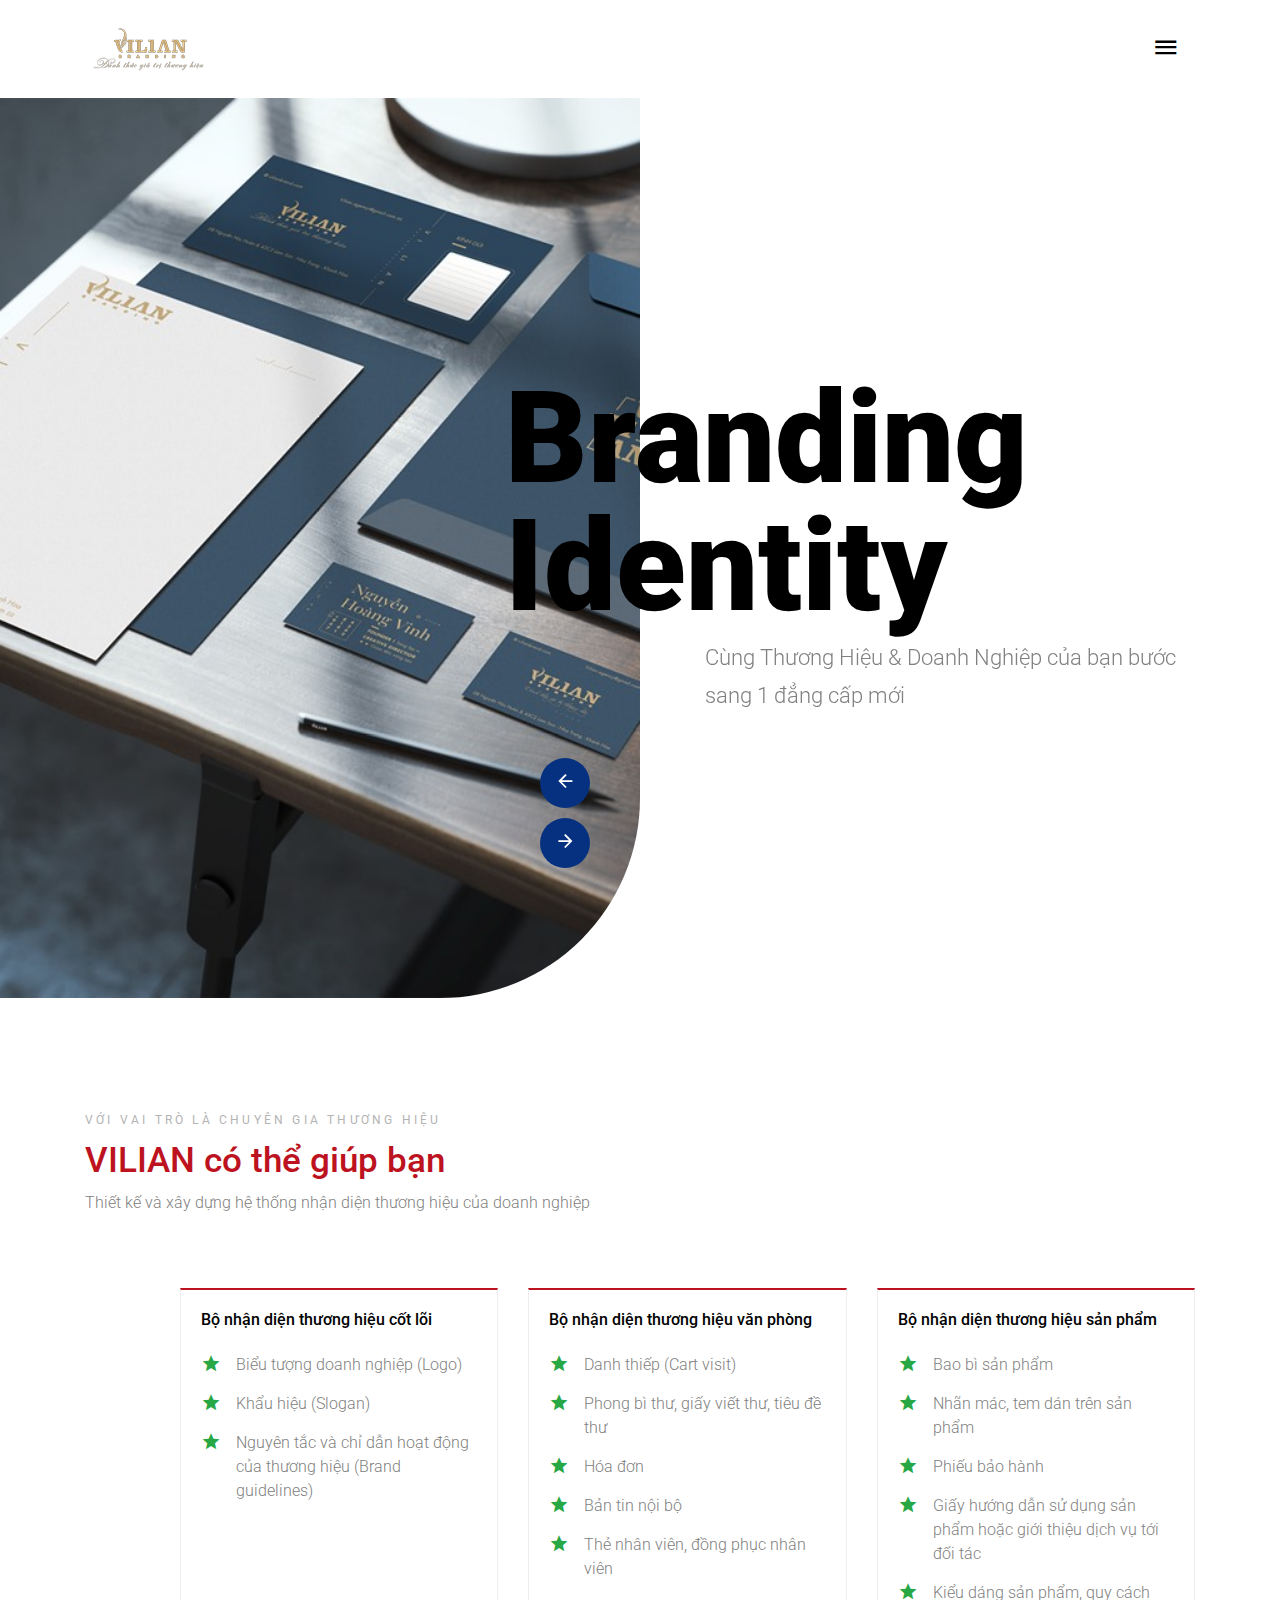
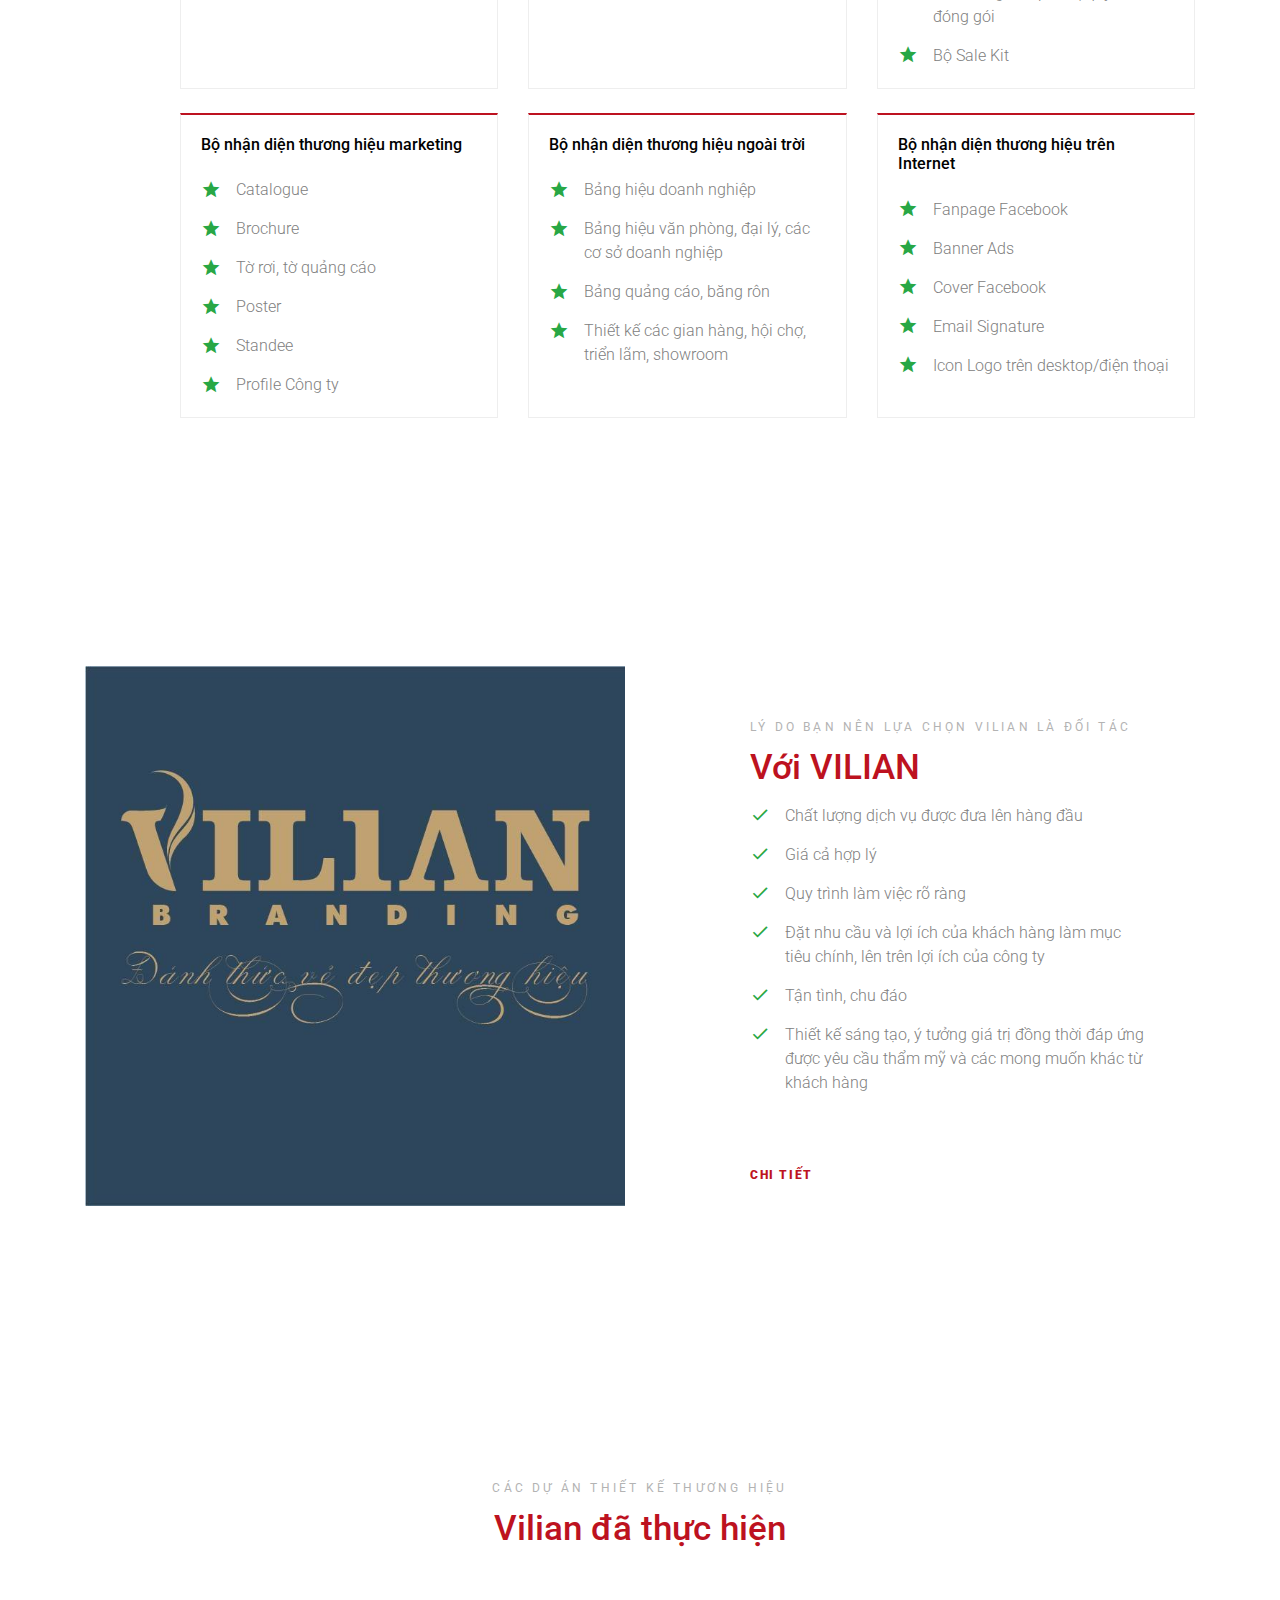
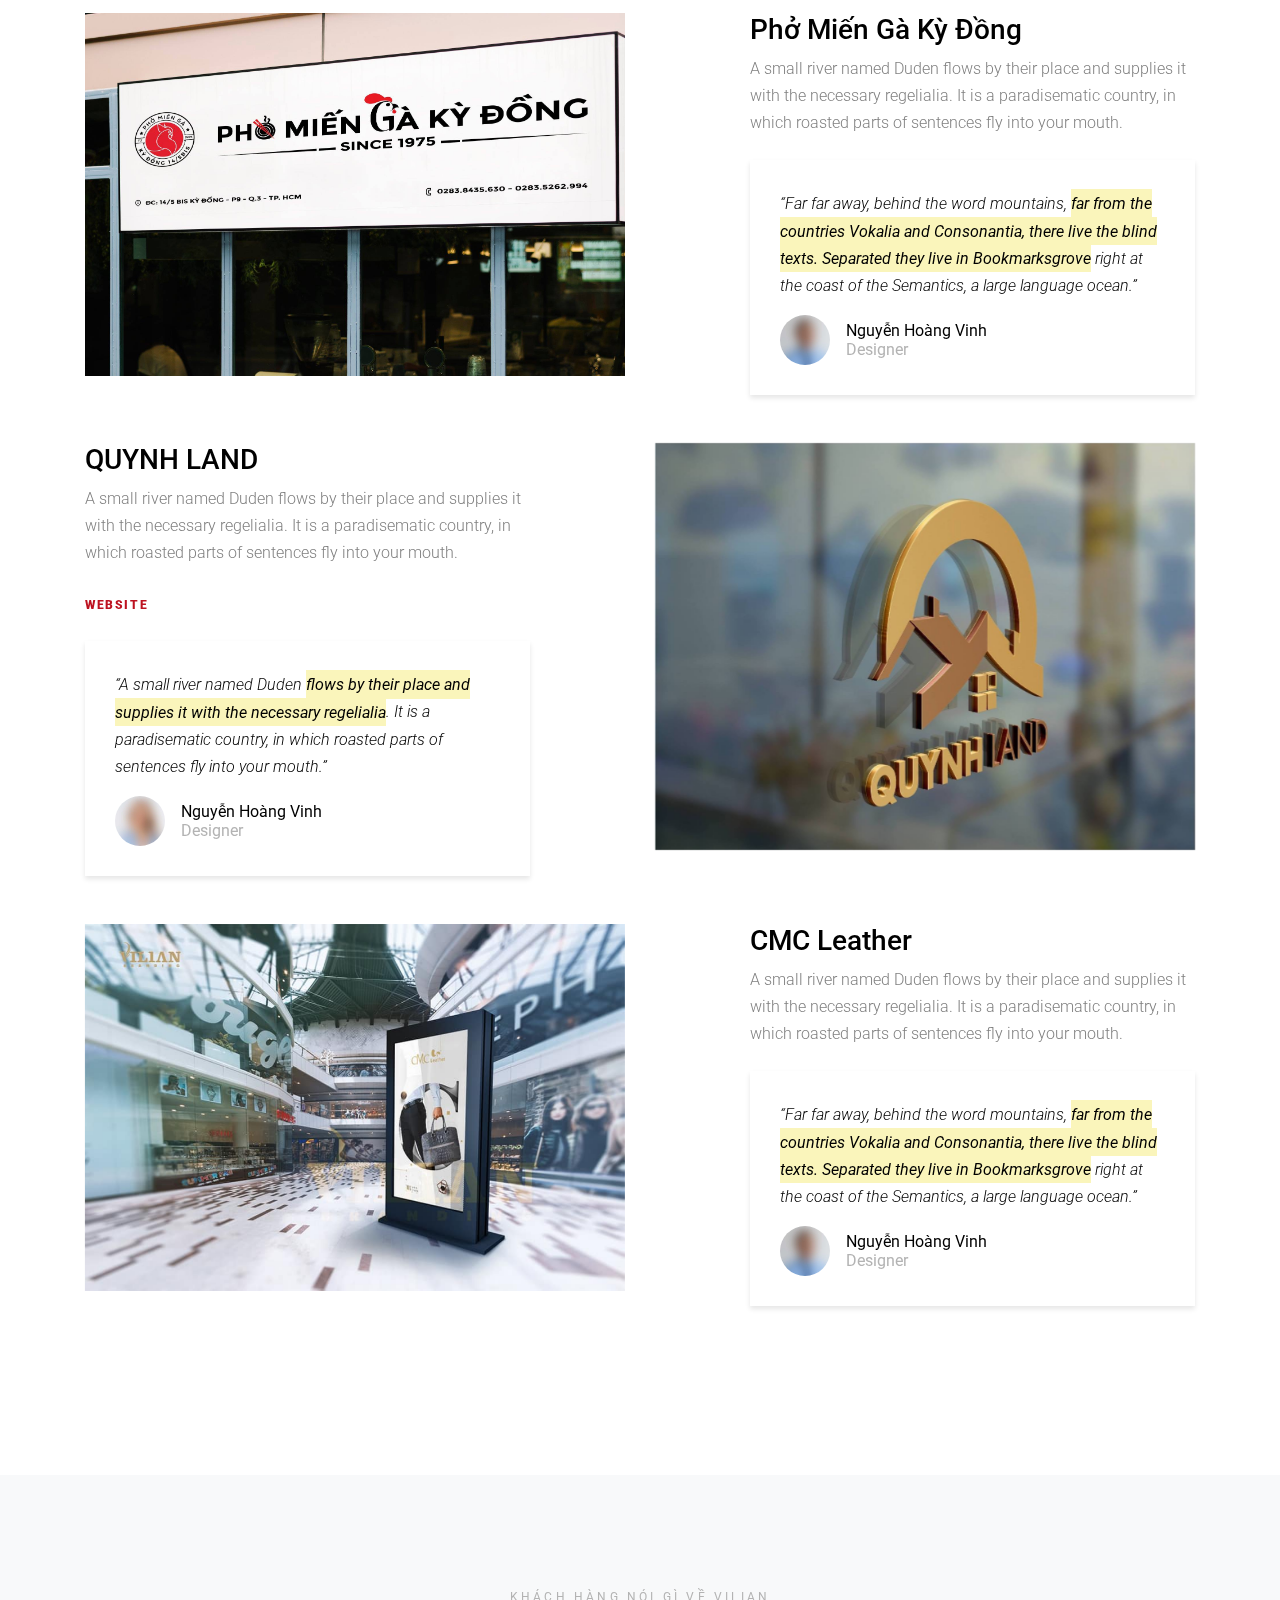
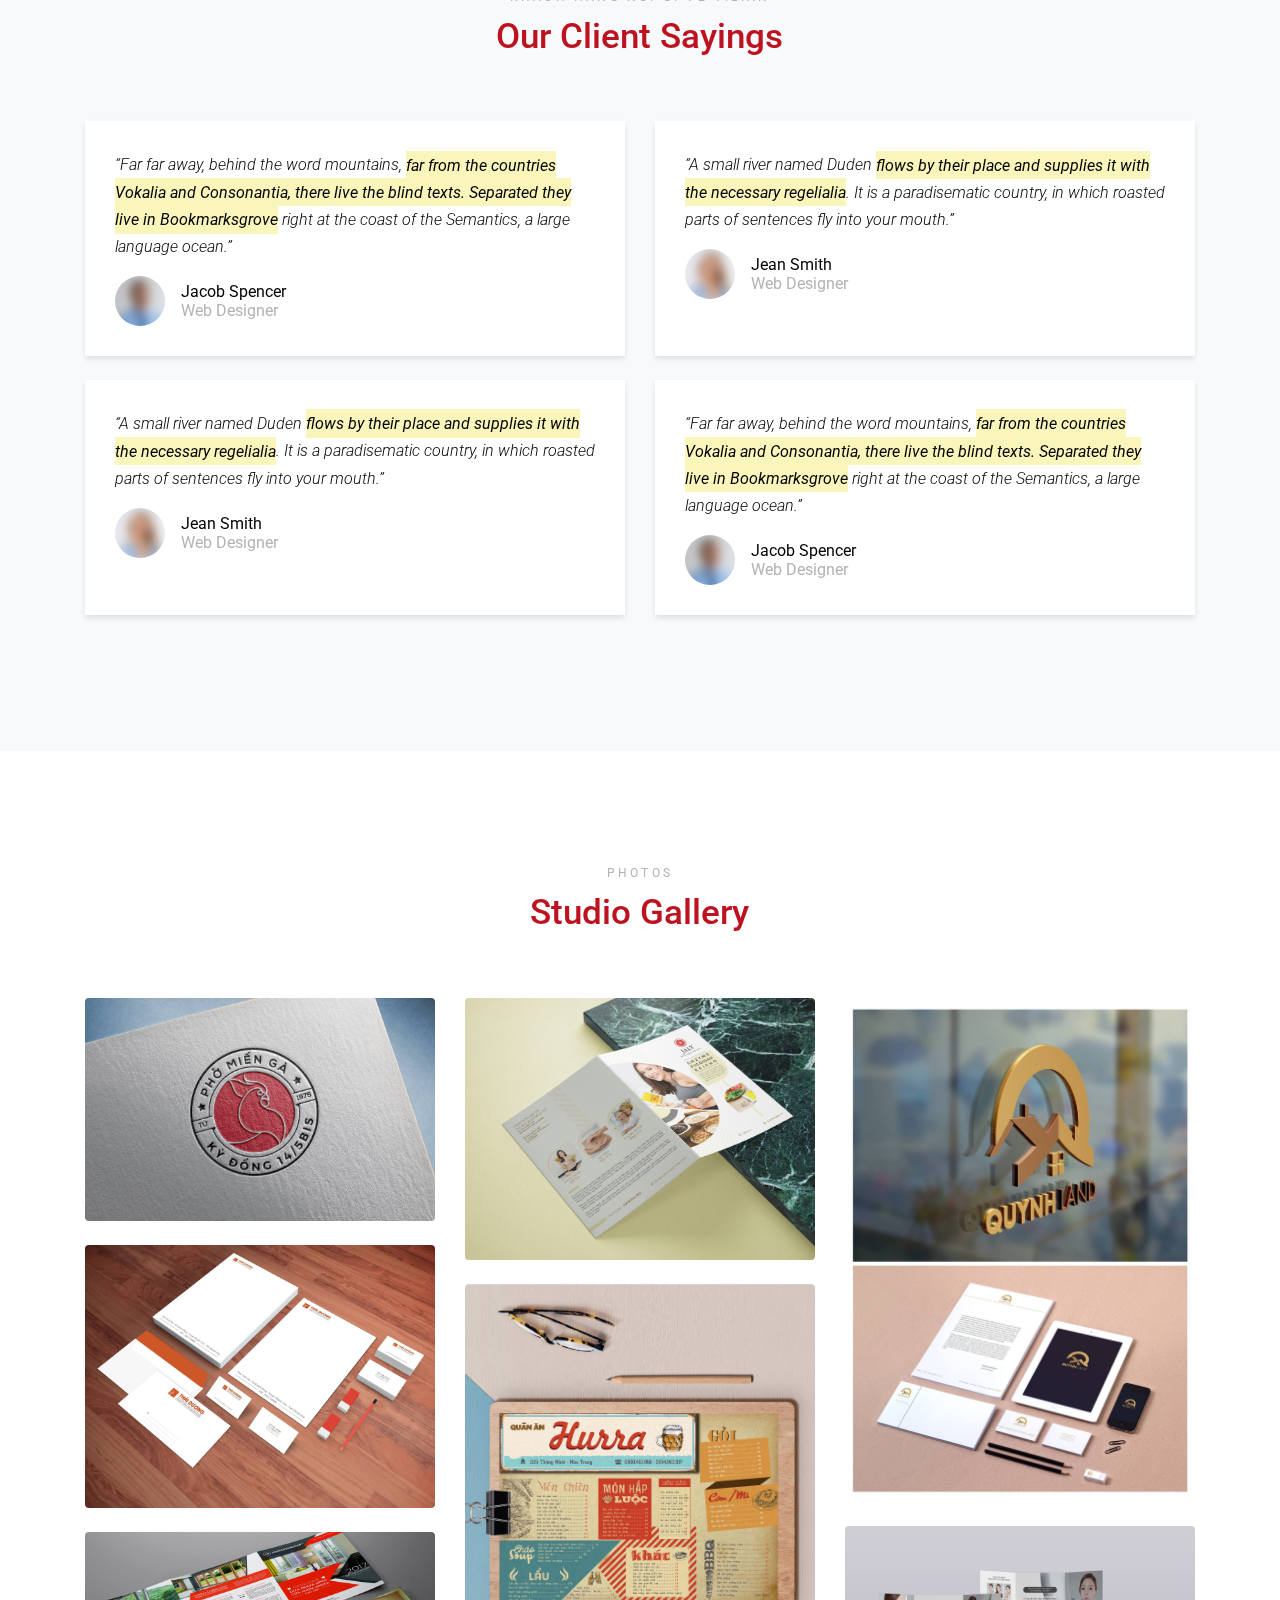
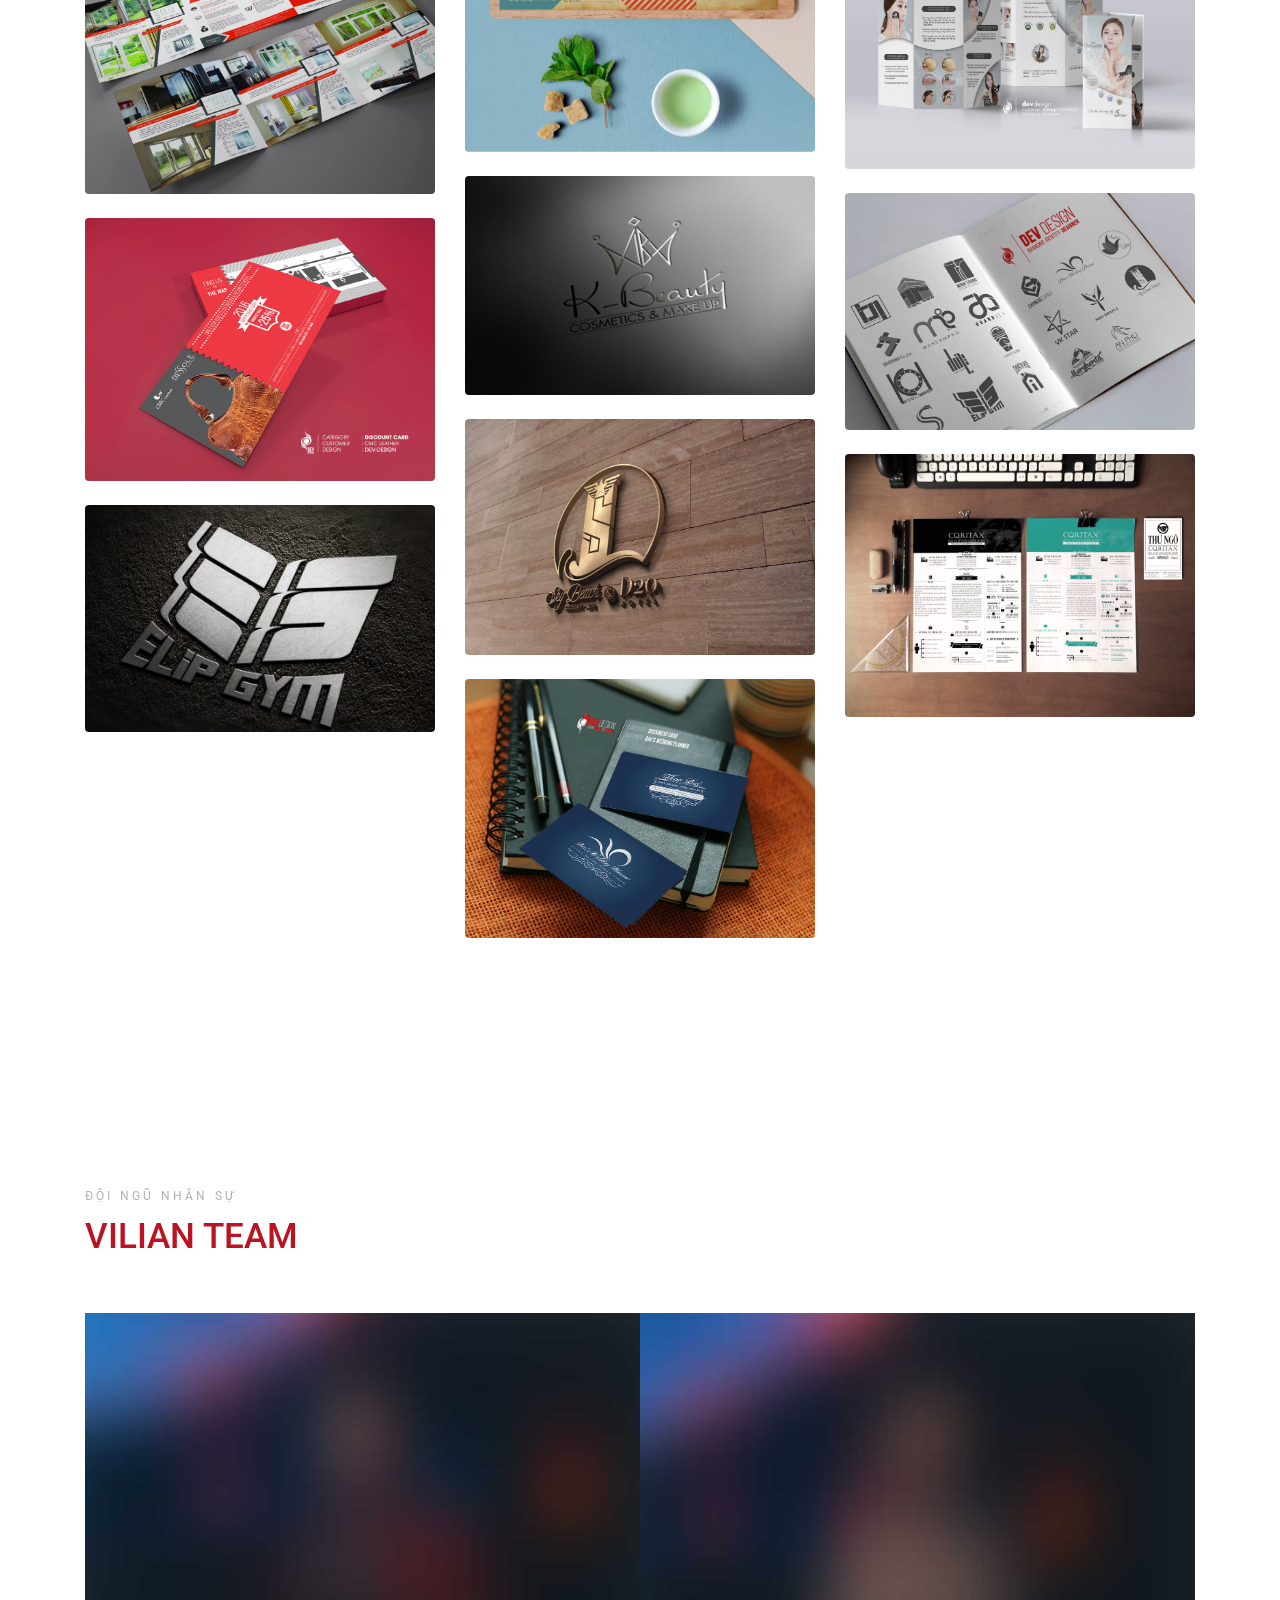
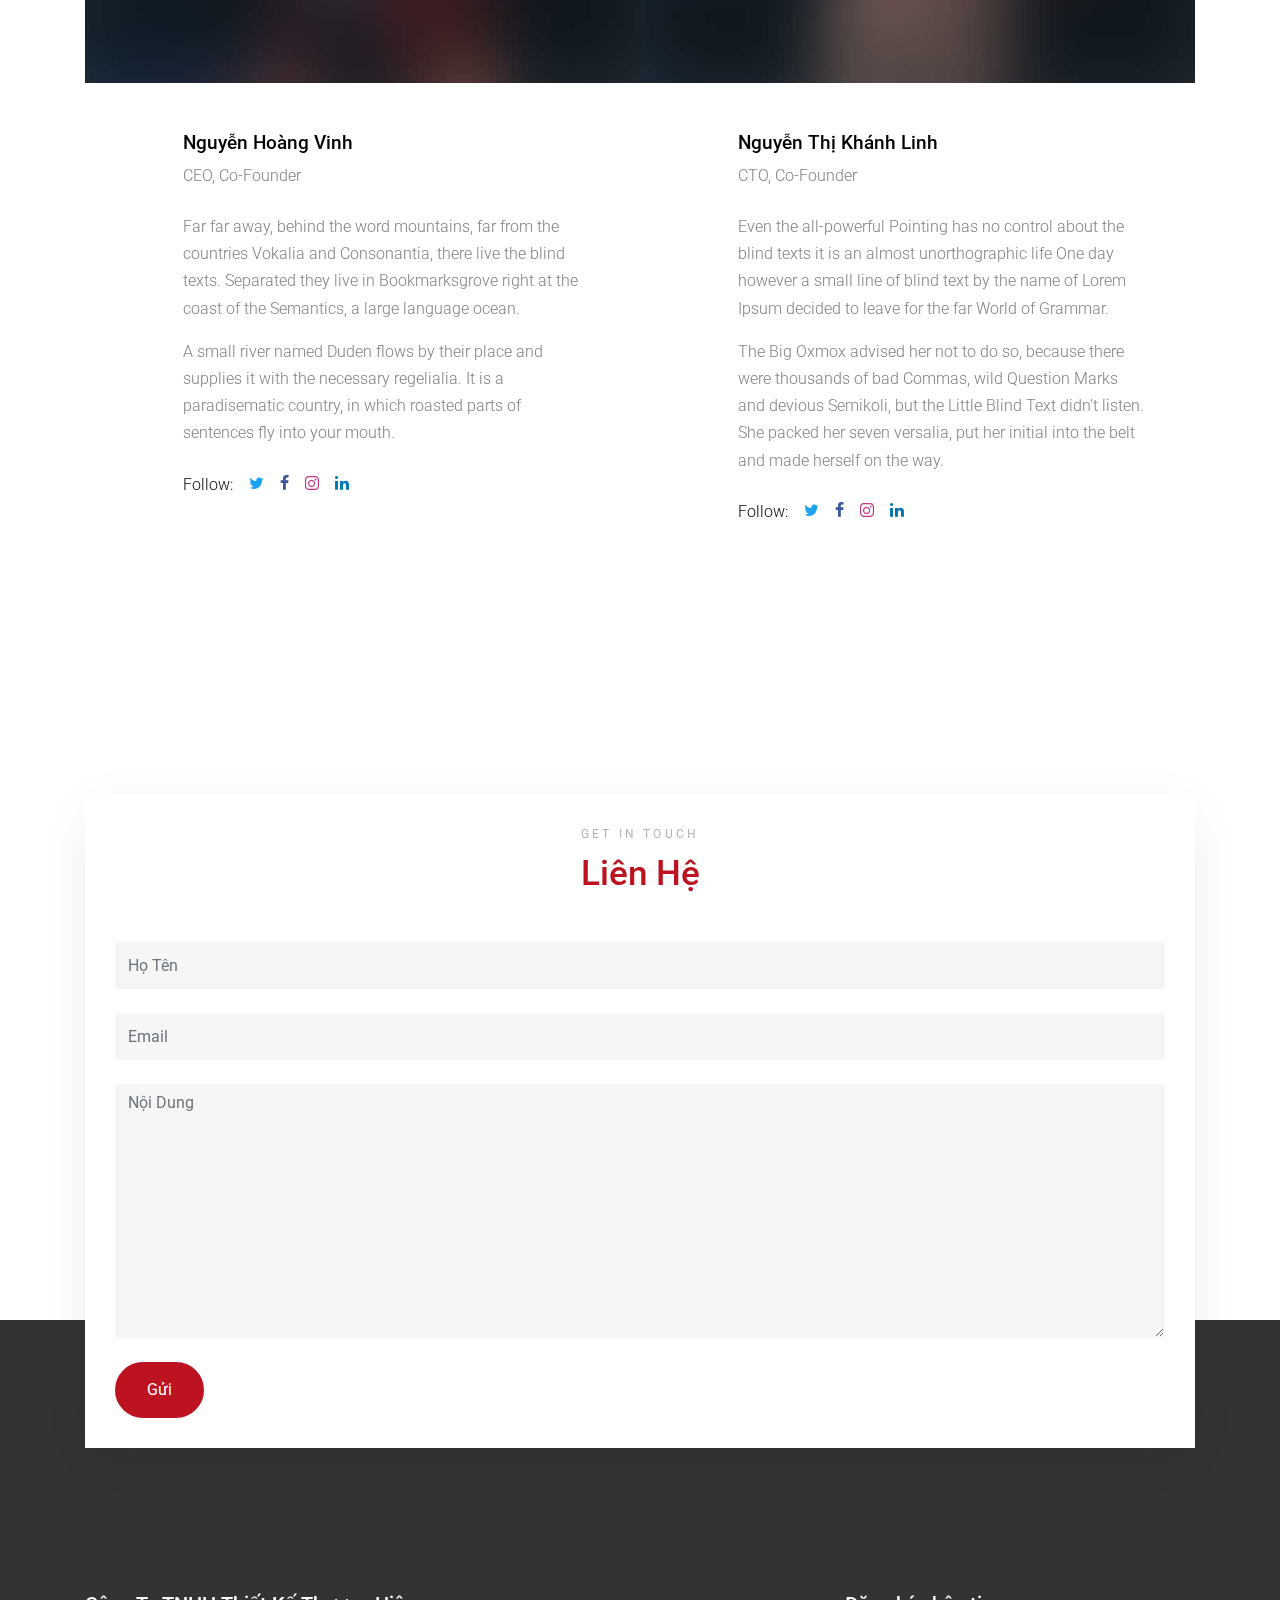
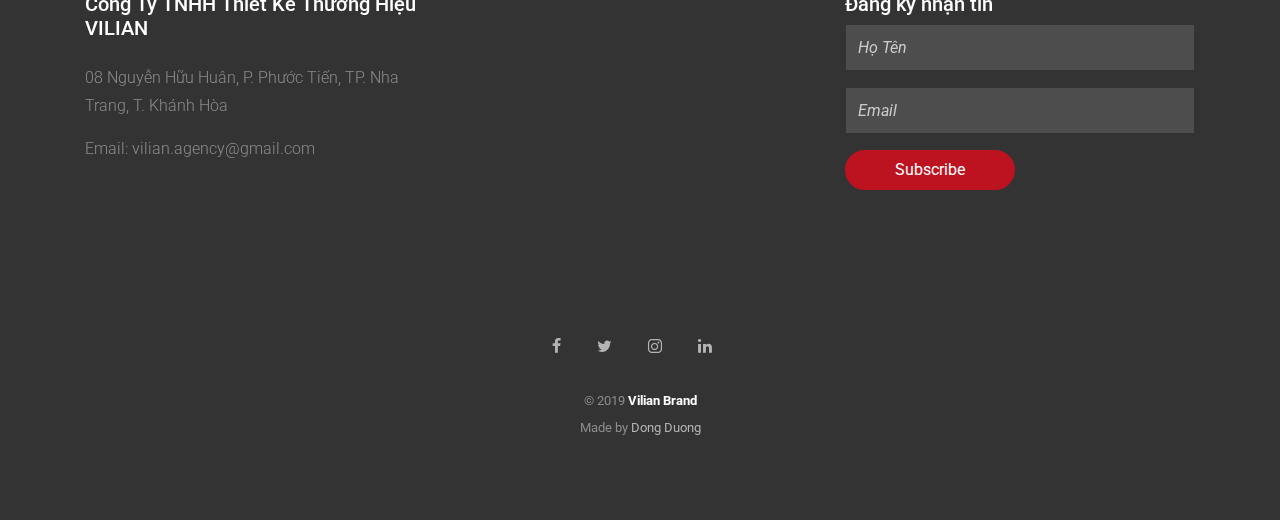
==== public/index.html @ 64f5fb16 "update" ====
<!DOCTYPE html>
<html lang="en">
  <head>
    <title>Vilian Branding Design</title>
    <meta charset="utf-8">
    <meta name="viewport" content="width=device-width, initial-scale=1, shrink-to-fit=no">
    
    <meta name="description" content="" />
    <meta name="keywords" content="" />
    <meta name="author" content="" />

    <link rel="shortcut icon" href="favicon.ico">

    <link href="https://fonts.googleapis.com/css?family=Roboto:300,400,500,700,900" rel="stylesheet">
    <link rel="stylesheet" href="fonts/icomoon/style.css">
    <link rel="stylesheet" href="css/bootstrap.min.css">
    <link rel="stylesheet" href="css/animate.css">
    <link rel="stylesheet" href="css/owl.carousel.min.css">
    <link rel="stylesheet" href="css/owl.theme.default.min.css">
    <link rel="stylesheet" href="css/bootstrap-datepicker.css">
    
    
    <link rel="stylesheet" href="fonts/flaticon/font/flaticon.css">
  
    <link rel="stylesheet" href="css/aos.css">
    <link rel="stylesheet" href="css/jquery.fancybox.min.css">
    

    <link rel="stylesheet" href="css/style.css">
    
  </head>
  <body data-spy="scroll" data-target=".site-navbar-target" data-offset="300">

    <!-- Load Facebook SDK for JavaScript -->
      <div id="fb-root"></div>
      <script>
        window.fbAsyncInit = function() {
          FB.init({
            xfbml            : true,
            version          : 'v4.0'
          });
        };

        (function(d, s, id) {
        var js, fjs = d.getElementsByTagName(s)[0];
        if (d.getElementById(id)) return;
        js = d.createElement(s); js.id = id;
        js.src = 'https://connect.facebook.net/vi_VN/sdk/xfbml.customerchat.js';
        fjs.parentNode.insertBefore(js, fjs);
      }(document, 'script', 'facebook-jssdk'));</script>

      <!-- Your customer chat code -->
      <div class="fb-customerchat"
        attribution=setup_tool
        page_id="670050579744004"
  theme_color="#6699cc">
      </div>
  
 <!--  <div id="overlayer"></div>
  <div class="loader">
    <div class="spinner-border text-primary" role="status">
      <span class="sr-only">Loading...</span>
    </div>
  </div> -->

  <div class="site-wrap">

    <div class="site-mobile-menu site-navbar-target">
      <div class="site-mobile-menu-header">
        <div class="site-mobile-menu-close mt-3">
          <span class="icon-close2 js-menu-toggle"></span>
        </div>
      </div>
      <div class="site-mobile-menu-body"></div>
    </div> <!-- .site-mobile-menu -->
    
    
    <div class="site-navbar-wrap">
      
      <div class="site-navbar site-navbar-target js-sticky-header">
        <div class="container">
          <div class="row align-items-center">
            <div class="col-6 col-md-4">
              <h1 class="my-0 site-logo"><a href="index.html"><img src="images/logo-m.png"></a></a></h1>
            </div>
            <div class="col-6 col-md-8">
              <nav class="site-navigation text-right" role="navigation">
                <div class="container">

                  <div class="d-inline-block d-lg-block ml-md-0 mr-auto py-3"><a href="#" class="site-menu-toggle js-menu-toggle text-black">
                    <span class="icon-menu h3"></span> <span class="menu-text"></span>
                  </a></div>

                  <ul class="site-menu main-menu js-clone-nav d-none d-lg-none">
                    <li><a href="#home-section" class="nav-link">Trang Chủ</a></li>
                    <li><a href="#what-we-do-section" class="nav-link">Dịch Vụ</a></li>
                    <li><a href="#about-section" class="nav-link">Về Chúng Tôi</a></li>
                    <li><a href="#portfolio-section" class="nav-link">Dự Án</a></li>
                    <li><a href="#studio-section" class="nav-link">Hình Ảnh</a></li>
                    <li><a href="#contact-section" class="nav-link">Liên Hệ</a></li>
                  </ul>
                </div>
              </nav>
            </div>
          </div>
        </div>
      </div>
    </div> <!-- END .site-navbar-wrap -->
    
    <div class="site-blocks-cover" id="home-section">
      <div class="img-wrap">
        <div class="owl-carousel slide-one-item hero-slider">
          <div class="slide">
            <img src="images/vilian_banner1.jpg" alt="">  
          </div>
          <div class="slide">
            <img src="images/vilian_banner2.jpg" alt="">  
          </div>
          <div class="slide">
            <img src="images/vilian_banner3.jpg" alt="">  
          </div>
        </div>
      </div>
      <div class="container">
        <div class="row">
          <div class="col-md-6 ml-auto align-self-center">
            <div class="intro">
              <div class="heading">
                <h1>Branding Identity</h1>
              </div>
              <div class="text">
                <p class="sub-text mb-2">Cùng Thương Hiệu & Doanh Nghiệp của bạn bước sang 1 đẳng cấp mới</p>
              </div>
            </div>
          </div>
        </div>
      </div>
    </div> <!-- END .site-blocks-cover -->

    <div class="site-section" id="what-we-do-section">
      <div class="container">
        <div class="row mb-5">
          <div class="col-lg-6 section-title">
            <span class="sub-title mb-2 d-block">Với vai trò là chuyên gia thương hiệu</span>
            <h2 class="title text-primary">VILIAN có thể giúp bạn</h2>
            <p class="mb-4">Thiết kế và xây dựng hệ thống nhận diện thương hiệu của doanh nghiệp</p>
          </div>
        </div>
        <div class="row">
          <div class="col-lg-11 ml-auto">
            <div class="row">
              <div class="col-md-6 col-lg-4 mb-4 mb-lg-4">
                <div class="service h-100 d-flex flex-column">
                  <h3>Bộ nhận diện thương hiệu cốt lõi</h3>
                  <!-- <p>A small river named Duden flows by their place and supplies it with the necessary regelialia.</p> -->
                  <p/>
                  <div class="d-flex">
                    <ul class="list-unstyled ul-star success mr-0">
                      <li>Biểu tượng doanh nghiệp (Logo)</li>
                      <li>Khẩu hiệu (Slogan)</li>
                      <li>Nguyên tắc và chỉ dẫn hoạt động của thương hiệu (Brand guidelines)</li>
                    </ul>
                  </div>
                  <!-- <br/> -->
                  <!-- <p class="mt-auto"><a href="#" class="readmore">Chi Tiết</a></p> -->
                </div>
              </div>
              <div class="col-md-6 col-lg-4 mb-4 mb-lg-4">
                <div class="service h-100 d-flex flex-column"> 
                  <h3>Bộ nhận diện thương hiệu văn phòng</h3>
                  <!-- <p>A small river named Duden flows by their place and supplies it with the necessary regelialia.</p> -->
                  <p/>
                  <div class="d-flex">
                    <ul class="list-unstyled ul-star success mr-0">
                      <li>Danh thiếp (Cart visit)</li>
                      <li>Phong bì thư, giấy viết thư, tiêu đề thư</li>
                      <li>Hóa đơn</li>
                      <li>Bản tin nội bộ</li>
                      <li>Thẻ nhân viên, đồng phục nhân viên</li>
                    </ul>
                  </div>
                  <!-- <br/>
                  <p class="mt-auto"><a href="#" class="readmore">Chi Tiết</a></p> -->
                </div>
              </div>
              <div class="col-md-6 col-lg-4 mb-4 mb-lg-4">
                <div class="service h-100 d-flex flex-column">
                  <h3>Bộ nhận diện thương hiệu sản phẩm</h3>
                  <!-- <p>A small river named Duden flows by their place and supplies it with the necessary regelialia.</p> -->
                  <p/>
                  <div class="d-flex">
                    <ul class="list-unstyled ul-star success mr-0">
                      <li>Bao bì sản phẩm</li>
                      <li>Nhãn mác, tem dán trên sản phẩm</li>
                      <li>Phiếu bảo hành</li>
                      <li>Giấy hướng dẫn sử dụng sản phẩm hoặc giới thiệu dịch vụ tới đối tác</li>
                      <li>Kiểu dáng sản phẩm, quy cách đóng gói</li>
                      <li>Bộ Sale Kit</li>
                    </ul>
                  </div>
                  <!-- <br/>
                  <p class="mt-auto"><a href="#" class="readmore">Chi Tiết</a></p> -->
                </div>
              </div>
            </div>
          </div>

          <div class="col-lg-11 ml-auto">
            <div class="row">
              <div class="col-md-6 col-lg-4 mb-4 mb-lg-4">
                <div class="service h-100 d-flex flex-column">
                  <h3>Bộ nhận diện thương hiệu marketing</h3>
                  <!-- <p>A small river named Duden flows by their place and supplies it with the necessary regelialia.</p> -->
                  <p/>
                  <div class="d-flex">
                    <ul class="list-unstyled ul-star success mr-0">
                      <li>Catalogue</li>
                      <li>Brochure</li>
                      <li>Tờ rơi, tờ quảng cáo</li>
                      <li>Poster</li>
                      <li>Standee</li>
                      <li>Profile Công ty</li>
                    </ul>
                  </div>
                  <!-- <br/>
                  <p class="mt-auto"><a href="#" class="readmore">Chi Tiết</a></p> -->
                </div>
              </div>
              <div class="col-md-6 col-lg-4 mb-4 mb-lg-4">
                <div class="service h-100 d-flex flex-column"> 
                  <h3>Bộ nhận diện thương hiệu ngoài trời</h3>
                  <!-- <p>A small river named Duden flows by their place and supplies it with the necessary regelialia.</p> -->
                  <p/>
                  <div class="d-flex">
                    <ul class="list-unstyled ul-star success mr-0">
                      <li>Bảng hiệu doanh nghiệp</li>
                      <li>Bảng hiệu văn phòng, đại lý, các cơ sở doanh nghiệp</li>
                      <li>Bảng quảng cáo, băng rôn</li>
                      <li>Thiết kế các gian hàng, hội chợ, triển lãm, showroom</li>
                    </ul>
                  </div>
                  <!-- <br/>
                  <p class="mt-auto"><a href="#" class="readmore">Chi Tiết</a></p> -->
                </div>
              </div>
              <div class="col-md-6 col-lg-4 mb-4 mb-lg-4">
                <div class="service h-100 d-flex flex-column">
                  <h3>Bộ nhận diện thương hiệu trên Internet</h3>
                  <!-- <p>A small river named Duden flows by their place and supplies it with the necessary regelialia.</p> -->
                  <p/>
                  <div class="d-flex">
                    <ul class="list-unstyled ul-star success mr-0">
                      <li>Fanpage Facebook</li>
                      <li>Banner Ads</li>
                      <li>Cover Facebook</li>
                      <li>Email Signature</li>
                      <li>Icon Logo trên desktop/điện thoại</li>
                    </ul>
                  </div>
                  <!-- <br/>
                  <p class="mt-auto"><a href="#" class="readmore">Chi Tiết</a></p> -->
                </div>
              </div>
            </div>
          </div>
        </div>
      </div>
    </div> <!-- END .site-section -->

    <div class="site-section" id="about-section">
      <div class="container">
        <div class="row align-items-center">
          <div class="col-lg-6 mb-5">
            <img src="images/about_us.jpg" alt="" class="img-fluid">
          </div>
          <div class="col-lg-5 ml-auto section-title">
            <span class="sub-title mb-2 d-block">Lý do bạn nên lựa chọn Vilian là đối tác</span>
            <h2 class="title text-primary mb-3">Với VILIAN</h2>
            <!-- <p class="mb-4">A small river named Duden flows by their place and supplies it with the necessary regelialia. It is a paradisematic country, in which roasted parts of sentences fly into your mouth.</p> -->


            <div class="d-flex">
              <ul class="list-unstyled ul-check success mr-5">
                <li>Chất lượng dịch vụ được đưa lên hàng đầu</li>
                <li>Giá cả hợp lý</li>
                <li>Quy trình làm việc rõ ràng</li>
                <li>Đặt nhu cầu và lợi ích của khách hàng làm mục tiêu chính, lên trên lợi ích của công ty</li>
                <li>Tận tình, chu đáo</li>
                <li>Thiết kế sáng tạo, ý tưởng giá trị đồng thời đáp ứng được yêu cầu thẩm mỹ và các mong muốn khác từ khách hàng</li>
                
              </ul>
              <!-- <ul class="list-unstyled ul-check success">
                
                <li>Mobile Apps</li>
                <li>Copywriting</li>
                <li>SEO</li>
              </ul> -->
            </div>
            <!-- <p><a data-fancybox data-ratio="2" href="https://vimeo.com/326176805" class="d-flex align-items-center"><span class="icon-play_circle_outline h4 m-0 mr-2"></span> <span>Watch the video</span></a></p> -->
            <p><a href="why-us.html" class="readmore">Chi Tiết</a></p>
          </div>
        </div>
      </div>
    </div> <!-- .END site-section -->

    <div class="site-section" id="portfolio-section">
      <div class="container">
        <div class="row mb-5 ">
          <div class="col-md-7 section-title text-center mx-auto">
            <span class="sub-title mb-2 d-block">Các dự án thiết kế thương hiệu</span>
            <h2 class="title text-primary mb-3">Vilian đã thực hiện</h2>
          </div>
        </div>
        <div class="row mb-5">
          <div class="col-lg-6 mb-4 mb-lg-0">
            <img src="images/project1.jpg" alt="Pho Mien Ga Ky Dong Logo" class="img-fluid">
          </div>
          <div class="col-lg-5 h-100 jm-sticky-top ml-auto">
            <h3>Phở Miến Gà Kỳ Đồng</h3>
            <p class="mb-4">A small river named Duden flows by their place and supplies it with the necessary regelialia. It is a paradisematic country, in which roasted parts of sentences fly into your mouth.</p> 
            <div class="testimonial bg-white h-100">
              <blockquote class="mb-3">
                <p>&ldquo;Far far away, behind the word mountains, <strong>far from the countries Vokalia and Consonantia, there live the blind texts. Separated they live in Bookmarksgrove</strong> right at the coast of the Semantics, a large language ocean.&rdquo;</p>
              </blockquote>
              <div class="d-flex align-items-center vcard">
                <figure class="mb-0 mr-3">
                  <img src="images/person_3.jpg" alt="" class="img-fluid ounded-circle">
                </figure>
                <div class="vcard-text">
                  <span class="d-block">Nguyễn Hoàng Vinh</span>
                  <span class="position">Designer</span>
                </div>
              </div>
            </div>
          </div>
        </div>

        <div class="row mb-5">
          <div class="col-lg-6 order-1 order-lg-2 mb-4 mb-lg-0">
            <img src="images/project2.jpg" alt="" class="img-fluid">
          </div>
          <div class="col-lg-5 h-100 jm-sticky-top mr-auto order-2 order-lg-1">
            <h3>QUYNH LAND</h3>
            <p class="mb-4">A small river named Duden flows by their place and supplies it with the necessary regelialia. It is a paradisematic country, in which roasted parts of sentences fly into your mouth.</p>
            <p class="mb-4"><a href="http://quynhland.vn" class="readmore">Website</a></p>
            <div class="testimonial bg-white h-100">
              <blockquote class="mb-3">
                <p>&ldquo;A small river named Duden <strong>flows by their place and supplies it with the necessary regelialia</strong>. It is a paradisematic country, in which roasted parts of sentences fly into your mouth.&rdquo;</p>
              </blockquote>
              <div class="d-flex align-items-center vcard">
                <figure class="mb-0 mr-3">
                  <img src="images/person_4.jpg" alt="" class="img-fluid ounded-circle">
                </figure>
                <div class="vcard-text">
                  <span class="d-block">Nguyễn Hoàng Vinh</span>
                  <span class="position">Designer</span>
                </div>
              </div>
            </div>
          </div>
        </div>

          <div class="row mb-5">
          <div class="col-lg-6 mb-4 mb-lg-40">
            <img src="images/project3.jpg" alt="" class="img-fluid">
          </div>
          <div class="col-lg-5 h-100 jm-sticky-top ml-auto">
            <h3>CMC Leather</h3>
            <p class="mb-4">A small river named Duden flows by their place and supplies it with the necessary regelialia. It is a paradisematic country, in which roasted parts of sentences fly into your mouth.</p>
            <div class="testimonial bg-white h-100">
              <blockquote class="mb-3">
                <p>&ldquo;Far far away, behind the word mountains, <strong>far from the countries Vokalia and Consonantia, there live the blind texts. Separated they live in Bookmarksgrove</strong> right at the coast of the Semantics, a large language ocean.&rdquo;</p>
              </blockquote>
              <div class="d-flex align-items-center vcard">
                <figure class="mb-0 mr-3">
                  <img src="images/person_3.jpg" alt="" class="img-fluid ounded-circle">
                </figure>
                <div class="vcard-text">
                  <span class="d-block">Nguyễn Hoàng Vinh</span>
                  <span class="position">Designer</span>
                </div>
              </div>
            </div>
          </div>
        </div>

      </div>
    </div>

    <div class="site-section bg-light">
      <div class="container">
         <div class="row mb-5 ">
          <div class="col-md-7 section-title text-center mx-auto">
            <span class="sub-title mb-2 d-block">Khách hàng nói gì về Vilian</span>
            <h2 class="title text-primary mb-3">Our Client Sayings</h2>
          </div>
        </div>
        <div class="row">
          <div class="col-lg-6 mb-4">
            <div class="testimonial bg-white h-100">
              <blockquote class="mb-3">
                <p>&ldquo;Far far away, behind the word mountains, <strong>far from the countries Vokalia and Consonantia, there live the blind texts. Separated they live in Bookmarksgrove</strong> right at the coast of the Semantics, a large language ocean.&rdquo;</p>
              </blockquote>
              <div class="d-flex align-items-center vcard">
                <figure class="mb-0 mr-3">
                  <img src="images/person_3.jpg" alt="" class="img-fluid ounded-circle">
                </figure>
                <div class="vcard-text">
                  <span class="d-block">Jacob Spencer</span>
                  <span class="position">Web Designer</span>
                </div>
              </div>
            </div>
          </div>
          <div class="col-lg-6 mb-4">
            <div class="testimonial bg-white h-100">
              <blockquote class="mb-3">
                <p>&ldquo;A small river named Duden <strong>flows by their place and supplies it with the necessary regelialia</strong>. It is a paradisematic country, in which roasted parts of sentences fly into your mouth.&rdquo;</p>
              </blockquote>
              <div class="d-flex align-items-center vcard">
                <figure class="mb-0 mr-3">
                  <img src="images/person_4.jpg" alt="" class="img-fluid ounded-circle">
                </figure>
                <div class="vcard-text">
                  <span class="d-block">Jean Smith</span>
                  <span class="position">Web Designer</span>
                </div>
              </div>
            </div>
          </div>

          <div class="col-lg-6 mb-4">
            <div class="testimonial bg-white h-100">
              <blockquote class="mb-3">
                <p>&ldquo;A small river named Duden <strong>flows by their place and supplies it with the necessary regelialia</strong>. It is a paradisematic country, in which roasted parts of sentences fly into your mouth.&rdquo;</p>
              </blockquote>
              <div class="d-flex align-items-center vcard">
                <figure class="mb-0 mr-3">
                  <img src="images/person_4.jpg" alt="" class="img-fluid ounded-circle">
                </figure>
                <div class="vcard-text">
                  <span class="d-block">Jean Smith</span>
                  <span class="position">Web Designer</span>
                </div>
              </div>
            </div>
            
          </div>
          <div class="col-lg-6 mb-4">
            <div class="testimonial bg-white h-100">
              <blockquote class="mb-3">
                <p>&ldquo;Far far away, behind the word mountains, <strong>far from the countries Vokalia and Consonantia, there live the blind texts. Separated they live in Bookmarksgrove</strong> right at the coast of the Semantics, a large language ocean.&rdquo;</p>
              </blockquote>
              <div class="d-flex align-items-center vcard">
                <figure class="mb-0 mr-3">
                  <img src="images/person_3.jpg" alt="" class="img-fluid ounded-circle">
                </figure>
                <div class="vcard-text">
                  <span class="d-block">Jacob Spencer</span>
                  <span class="position">Web Designer</span>
                </div>
              </div>
            </div>
          </div>
        </div>
      </div>
    </div>


    
    <div class="site-section" id="studio-section">
      <div class="container">

        <div class="row mb-5 ">
          <div class="col-md-7 section-title text-center mx-auto">
            <span class="sub-title mb-2 d-block">Photos</span>
            <h2 class="title text-primary mb-3">Studio Gallery</h2>
          </div>
        </div>
       
        <div id="posts" class="row no-gutter">
          <div class="item web col-6 col-sm-6 col-md-6 col-lg-4 col-xl-4 mb-4">
            <a href="images/galery1.jpg" class="item-wrap" data-fancybox="gal">
              <span class="icon-search2"></span>
              <img class="img-fluid" src="images/galery1.jpg">
            </a>
          </div>
          <div class="item web col-6 col-sm-6 col-md-6 col-lg-4 col-xl-4 mb-4">
            <a href="images/galery2.jpg" class="item-wrap" data-fancybox="gal">
              <span class="icon-search2"></span>
              <img class="img-fluid" src="images/galery2.jpg">
            </a>
          </div>

          <div class="item brand col-6 col-sm-6 col-md-6 col-lg-4 col-xl-4 mb-4">
            <a href="images/galery3.jpg" class="item-wrap" data-fancybox="gal">
              <span class="icon-search2"></span>
              <img class="img-fluid" src="images/galery3.jpg">
            </a>
          </div>

          <div class="item design col-6 col-sm-6 col-md-6 col-lg-4 col-xl-4 mb-4">
            <a href="images/galery4.jpg" class="item-wrap" data-fancybox="gal">
              <span class="icon-search2"></span>
              <img class="img-fluid" src="images/galery4.jpg">
            </a>
          </div>

          <div class="item web col-6 col-sm-6 col-md-6 col-lg-4 col-xl-4 mb-4">
            <a href="images/galery5.jpg" class="item-wrap" data-fancybox="gal">
              <span class="icon-search2"></span>
              <img class="img-fluid" src="images/galery5.jpg">
            </a>
          </div>

          <div class="item brand col-6 col-sm-6 col-md-6 col-lg-4 col-xl-4 mb-4">
            <a href="images/galery6.jpg" class="item-wrap" data-fancybox="gal">
              <span class="icon-search2"></span>
              <img class="img-fluid" src="images/galery6.jpg">
            </a>
          </div>

          <div class="item web col-6 col-sm-6 col-md-6 col-lg-4 col-xl-4 mb-4">
            <a href="images/galery7.jpg" class="item-wrap" data-fancybox="gal">
              <span class="icon-search2"></span>
              <img class="img-fluid" src="images/galery7.jpg">
            </a>
          </div>

          <div class="item web col-6 col-sm-6 col-md-6 col-lg-4 col-xl-4 mb-4">
            <a href="images/galery8.jpg" class="item-wrap" data-fancybox="gal">
              <span class="icon-search2"></span>
              <img class="img-fluid" src="images/galery8.jpg">
            </a>
          </div>

          <div class="item web col-6 col-sm-6 col-md-6 col-lg-4 col-xl-4 mb-4">
            <a href="images/galery9.jpg" class="item-wrap" data-fancybox="gal">
              <span class="icon-search2"></span>
              <img class="img-fluid" src="images/galery9.jpg">
            </a>
          </div>

          <div class="item design col-6 col-sm-6 col-md-6 col-lg-4 col-xl-4 mb-4">
            <a href="images/galery10.jpg" class="item-wrap" data-fancybox="gal">
              <span class="icon-search2"></span>
              <img class="img-fluid" src="images/galery10.jpg">
            </a>
          </div>

          <div class="item brand col-6 col-sm-6 col-md-6 col-lg-4 col-xl-4 mb-4">
            <a href="images/galery11.jpg" class="item-wrap" data-fancybox="gal">
              <span class="icon-search2"></span>
              <img class="img-fluid" src="images/galery11.jpg">
            </a>
          </div>

          <div class="item design col-6 col-sm-6 col-md-6 col-lg-4 col-xl-4 mb-4">
            <a href="images/galery12.jpg" class="item-wrap" data-fancybox="gal">
              <span class="icon-search2"></span>
              <img class="img-fluid" src="images/galery12.jpg">
            </a>
          </div>

          <div class="item brand col-6 col-sm-6 col-md-6 col-lg-4 col-xl-4 mb-4">
            <a href="images/galery13.jpg" class="item-wrap" data-fancybox="gal">
              <span class="icon-search2"></span>
              <img class="img-fluid" src="images/galery13.jpg">
            </a>
          </div>

          <div class="item design col-6 col-sm-6 col-md-6 col-lg-4 col-xl-4 mb-4">
            <a href="images/galery14.jpg" class="item-wrap" data-fancybox="gal">
              <span class="icon-search2"></span>
              <img class="img-fluid" src="images/galery14.jpg">
            </a>
          </div>


        </div>
      </div>
    </div> <!-- END .site-section -->

    <div class="site-section" id="what-we-do-section">
      <div class="container">
        <div class="row mb-5">
          <div class="col-lg-6 section-title">
            <span class="sub-title mb-2 d-block">ĐỘI NGŨ NHÂN SỰ</span>
            <h2 class="title text-primary">VILIAN TEAM</h2>
          </div>
        </div>
        <div class="row no-gutters">
          <div class="col-lg-6 mb-5 person">
            <img src="images/person_1.jpg" alt="" class="img-fluid mb-5">

            <div class="row">
              <div class="col-lg-10 ml-auto">
                <div class="pr-lg-5">
                  <h3>Nguyễn Hoàng Vinh</h3>
                  <span class="mb-4 d-block">CEO, Co-Founder</span>
                  <p>Far far away, behind the word mountains, far from the countries Vokalia and Consonantia, there live the blind texts. Separated they live in Bookmarksgrove right at the coast of the Semantics, a large language ocean.</p>
                  <p>A small river named Duden flows by their place and supplies it with the necessary regelialia. It is a paradisematic country, in which roasted parts of sentences fly into your mouth.</p>
                  <p class="d-flex align-items-center">
                    <span class="mr-3 text-black">Follow:</span>
                    <a href="#" class="twitter pr-2 pt-2 pb-2 pl-0"><span class="icon-twitter"></span></a>
                    <a href="#" class="facebook p-2"><span class="icon-facebook"></span></a>
                    <a href="#" class="instagram p-2"><span class="icon-instagram"></span></a>
                    <a href="#" class="linkedin p-2"><span class="icon-linkedin"></span></a>
                  </p>
                </div>
              </div>
            </div>
          </div>
          <div class="col-lg-6 person">
            <img src="images/person_2.jpg" alt="" class="img-fluid mb-5">
            <div class="row">
              <div class="col-lg-10 ml-auto">
                <div class="pr-lg-5">
                  <h3>Nguyễn Thị Khánh Linh</h3>
                  <span class="mb-4 d-block">CTO, Co-Founder</span>
                  <p>Even the all-powerful Pointing has no control about the blind texts it is an almost unorthographic life One day however a small line of blind text by the name of Lorem Ipsum decided to leave for the far World of Grammar.</p> 
                  <p>The Big Oxmox advised her not to do so, because there were thousands of bad Commas, wild Question Marks and devious Semikoli, but the Little Blind Text didn’t listen. She packed her seven versalia, put her initial into the belt and made herself on the way.</p>
                  <p class="d-flex align-items-center">
                    <span class="mr-3 text-black">Follow:</span>
                    <a href="#" class="twitter pr-2 pt-2 pb-2 pl-0"><span class="icon-twitter"></span></a>
                    <a href="#" class="facebook p-2"><span class="icon-facebook"></span></a>
                    <a href="#" class="instagram p-2"><span class="icon-instagram"></span></a>
                    <a href="#" class="linkedin p-2"><span class="icon-linkedin"></span></a>
                  </p>
                </div>
              </div>
            </div>
          </div>
        </div>
      </div>
    </div>
    
    <div class="site-section" id="contact-section">
      <div class="container">
        <form action="" class="contact-form">

          <div class="section-title text-center mb-5">
            <span class="sub-title mb-2 d-block">Get In Touch</span>
            <h2 class="title text-primary">Liên Hệ</h2>
          </div>

          <div class="row mb-4">
            <div class="col-12">
              <input type="text" class="form-control" placeholder="Họ Tên">
            </div>
          </div>

          <div class="row mb-4">
            <div class="col-12">
              <input type="text" class="form-control" placeholder="Email">
            </div>
          </div>

          <div class="row mb-4">
            <div class="col-12">
              <textarea class="form-control" name="" id="" cols="30" rows="10" placeholder="Nội Dung"></textarea>
            </div>
          </div>

          <div class="row">
            <div class="col-12">
              <button type="submit" class="btn btn-primary btn-md">Gửi</button>
            </div>
          </div>

        </form>
      </div>
    </div> <!-- END .site-section -->
  
    <footer class="site-footer">
      <div class="container">
        <div class="row">
          <div class="col-lg-4 mb-5 mb-lg-0">
            <div class="row mb-5">
              <div class="col-12">
                <h3 class="footer-heading mb-4">Công Ty TNHH Thiết Kế Thương Hiệu VILIAN</h3>
                <p>08 Nguyễn Hữu Huân, P. Phước Tiến, TP. Nha Trang, T. Khánh Hòa</p>
                <p>Email: vilian.agency@gmail.com</p>
              </div>
            </div>
            

            
          </div>
          <div class="col-lg-3 ml-auto">
           
            <!-- <div class="row mb-5">
              <div class="col-md-12">
                <h3 class="footer-heading mb-4">Navigation</h3>
              </div>
              <div class="col-md-6 col-lg-6">
                <ul class="list-unstyled">
                  <li><a href="#home-section" class="smoothscroll">Home</a></li>
                  <li><a href="#what-we-do-section" class="smoothscroll">What We Do</a></li>
                  <li><a href="#about-section" class="smoothscroll">About Us</a></li>
                  <li><a href="#team-section"  class="smoothscroll">Team</a></li>
                </ul>
              </div>
              
            </div> -->
            
          </div>
          

          <div class="col-lg-4 mb-5 mb-lg-0">

            <div class="mb-5">
              <h3 class="footer-heading mb-2">Đăng ký nhận tin</h3>
              <!-- <p>A small river named Duden flows by their place and supplies it with the necessary regelialia.</p> -->

              <form method="post" class="form-subscribe">
                <div class="form-group mb-3">
                  <input type="text" class="form-control border-white text-white bg-transparent" placeholder="Họ Tên" aria-label="Enter Email" aria-describedby="button-addon2">
                </div>
                <div class="form-group mb-3">
                  <input type="text" class="form-control border-white text-white bg-transparent" placeholder="Email" aria-label="Enter Email" aria-describedby="button-addon2">
                </div>
                <div class="form-group">
                  <button class="btn btn-primary px-5" type="submit">Subscribe</button>
                </div>
              </form>

            </div>

            


          </div>
          
        </div>
        <div class="row pt-5 mt-5 text-center">
          <div class="col-md-12">
            <div class="mb-4">
                  <a href="https://www.facebook.com/VilianBranding" class="pl-0 pr-3"><span class="icon-facebook"></span></a>
                  <a href="#" class="pl-3 pr-3"><span class="icon-twitter"></span></a>
                  <a href="#" class="pl-3 pr-3"><span class="icon-instagram"></span></a>
                  <a href="#" class="pl-3 pr-3"><span class="icon-linkedin"></span></a>
                </div>
            <p>

          <small class="block">&copy; 2019 <strong class="text-white">Vilian Brand</strong> <br> Made by <a href="https://www.facebook.com/dhoangdong" target="_blank">Dong Duong</a></small> 
          </p>
          </div>
          
        </div>
      </div>
    </footer>
  </div>

  <script src="js/jquery-3.3.1.min.js"></script>
  <script src="js/popper.min.js"></script>
  <script src="js/bootstrap.min.js"></script>
  <script src="js/owl.carousel.min.js"></script>
  <script src="js/aos.js"></script>
  <script src="js/jquery.sticky.js"></script>
  <script src="js/stickyfill.min.js"></script>
  <script src="js/jquery.easing.1.3.js"></script>
  <script src="js/isotope.pkgd.min.js"></script>
  
  <script src="js/jquery.fancybox.min.js"></script>
  <script src="js/main.js"></script>

     
  </body>
</html>
---- public/fonts/icomoon/style.css ----
@font-face {
  font-family: 'icomoon';
  src:  url('fonts/icomoon.eot?10si43');
  src:  url('fonts/icomoon.eot?10si43#iefix') format('embedded-opentype'),
    url('fonts/icomoon.ttf?10si43') format('truetype'),
    url('fonts/icomoon.woff?10si43') format('woff'),
    url('fonts/icomoon.svg?10si43#icomoon') format('svg');
  font-weight: normal;
  font-style: normal;
}

[class^="icon-"], [class*=" icon-"] {
  /* use !important to prevent issues with browser extensions that change fonts */
  font-family: 'icomoon' !important;
  speak: none;
  font-style: normal;
  font-weight: normal;
  font-variant: normal;
  text-transform: none;
  line-height: 1;

  /* Better Font Rendering =========== */
  -webkit-font-smoothing: antialiased;
  -moz-osx-font-smoothing: grayscale;
}

.icon-asterisk:before {
  content: "\f069";
}
.icon-plus:before {
  content: "\f067";
}
.icon-question:before {
  content: "\f128";
}
.icon-minus:before {
  content: "\f068";
}
.icon-glass:before {
  content: "\f000";
}
.icon-music:before {
  content: "\f001";
}
.icon-search:before {
  content: "\f002";
}
.icon-envelope-o:before {
  content: "\f003";
}
.icon-heart:before {
  content: "\f004";
}
.icon-star:before {
  content: "\f005";
}
.icon-star-o:before {
  content: "\f006";
}
.icon-user:before {
  content: "\f007";
}
.icon-film:before {
  content: "\f008";
}
.icon-th-large:before {
  content: "\f009";
}
.icon-th:before {
  content: "\f00a";
}
.icon-th-list:before {
  content: "\f00b";
}
.icon-check:before {
  content: "\f00c";
}
.icon-close:before {
  content: "\f00d";
}
.icon-remove:before {
  content: "\f00d";
}
.icon-times:before {
  content: "\f00d";
}
.icon-search-plus:before {
  content: "\f00e";
}
.icon-search-minus:before {
  content: "\f010";
}
.icon-power-off:before {
  content: "\f011";
}
.icon-signal:before {
  content: "\f012";
}
.icon-cog:before {
  content: "\f013";
}
.icon-gear:before {
  content: "\f013";
}
.icon-trash-o:before {
  content: "\f014";
}
.icon-home:before {
  content: "\f015";
}
.icon-file-o:before {
  content: "\f016";
}
.icon-clock-o:before {
  content: "\f017";
}
.icon-road:before {
  content: "\f018";
}
.icon-download:before {
  content: "\f019";
}
.icon-arrow-circle-o-down:before {
  content: "\f01a";
}
.icon-arrow-circle-o-up:before {
  content: "\f01b";
}
.icon-inbox:before {
  content: "\f01c";
}
.icon-play-circle-o:before {
  content: "\f01d";
}
.icon-repeat:before {
  content: "\f01e";
}
.icon-rotate-right:before {
  content: "\f01e";
}
.icon-refresh:before {
  content: "\f021";
}
.icon-list-alt:before {
  content: "\f022";
}
.icon-lock:before {
  content: "\f023";
}
.icon-flag:before {
  content: "\f024";
}
.icon-headphones:before {
  content: "\f025";
}
.icon-volume-off:before {
  content: "\f026";
}
.icon-volume-down:before {
  content: "\f027";
}
.icon-volume-up:before {
  content: "\f028";
}
.icon-qrcode:before {
  content: "\f029";
}
.icon-barcode:before {
  content: "\f02a";
}
.icon-tag:before {
  content: "\f02b";
}
.icon-tags:before {
  content: "\f02c";
}
.icon-book:before {
  content: "\f02d";
}
.icon-bookmark:before {
  content: "\f02e";
}
.icon-print:before {
  content: "\f02f";
}
.icon-camera:before {
  content: "\f030";
}
.icon-font:before {
  content: "\f031";
}
.icon-bold:before {
  content: "\f032";
}
.icon-italic:before {
  content: "\f033";
}
.icon-text-height:before {
  content: "\f034";
}
.icon-text-width:before {
  content: "\f035";
}
.icon-align-left:before {
  content: "\f036";
}
.icon-align-center:before {
  content: "\f037";
}
.icon-align-right:before {
  content: "\f038";
}
.icon-align-justify:before {
  content: "\f039";
}
.icon-list:before {
  content: "\f03a";
}
.icon-dedent:before {
  content: "\f03b";
}
.icon-outdent:before {
  content: "\f03b";
}
.icon-indent:before {
  content: "\f03c";
}
.icon-video-camera:before {
  content: "\f03d";
}
.icon-image:before {
  content: "\f03e";
}
.icon-photo:before {
  content: "\f03e";
}
.icon-picture-o:before {
  content: "\f03e";
}
.icon-pencil:before {
  content: "\f040";
}
.icon-map-marker:before {
  content: "\f041";
}
.icon-adjust:before {
  content: "\f042";
}
.icon-tint:before {
  content: "\f043";
}
.icon-edit:before {
  content: "\f044";
}
.icon-pencil-square-o:before {
  content: "\f044";
}
.icon-share-square-o:before {
  content: "\f045";
}
.icon-check-square-o:before {
  content: "\f046";
}
.icon-arrows:before {
  content: "\f047";
}
.icon-step-backward:before {
  content: "\f048";
}
.icon-fast-backward:before {
  content: "\f049";
}
.icon-backward:before {
  content: "\f04a";
}
.icon-play:before {
  content: "\f04b";
}
.icon-pause:before {
  content: "\f04c";
}
.icon-stop:before {
  content: "\f04d";
}
.icon-forward:before {
  content: "\f04e";
}
.icon-fast-forward:before {
  content: "\f050";
}
.icon-step-forward:before {
  content: "\f051";
}
.icon-eject:before {
  content: "\f052";
}
.icon-chevron-left:before {
  content: "\f053";
}
.icon-chevron-right:before {
  content: "\f054";
}
.icon-plus-circle:before {
  content: "\f055";
}
.icon-minus-circle:before {
  content: "\f056";
}
.icon-times-circle:before {
  content: "\f057";
}
.icon-check-circle:before {
  content: "\f058";
}
.icon-question-circle:before {
  content: "\f059";
}
.icon-info-circle:before {
  content: "\f05a";
}
.icon-crosshairs:before {
  content: "\f05b";
}
.icon-times-circle-o:before {
  content: "\f05c";
}
.icon-check-circle-o:before {
  content: "\f05d";
}
.icon-ban:before {
  content: "\f05e";
}
.icon-arrow-left:before {
  content: "\f060";
}
.icon-arrow-right:before {
  content: "\f061";
}
.icon-arrow-up:before {
  content: "\f062";
}
.icon-arrow-down:before {
  content: "\f063";
}
.icon-mail-forward:before {
  content: "\f064";
}
.icon-share:before {
  content: "\f064";
}
.icon-expand:before {
  content: "\f065";
}
.icon-compress:before {
  content: "\f066";
}
.icon-exclamation-circle:before {
  content: "\f06a";
}
.icon-gift:before {
  content: "\f06b";
}
.icon-leaf:before {
  content: "\f06c";
}
.icon-fire:before {
  content: "\f06d";
}
.icon-eye:before {
  content: "\f06e";
}
.icon-eye-slash:before {
  content: "\f070";
}
.icon-exclamation-triangle:before {
  content: "\f071";
}
.icon-warning:before {
  content: "\f071";
}
.icon-plane:before {
  content: "\f072";
}
.icon-calendar:before {
  content: "\f073";
}
.icon-random:before {
  content: "\f074";
}
.icon-comment:before {
  content: "\f075";
}
.icon-magnet:before {
  content: "\f076";
}
.icon-chevron-up:before {
  content: "\f077";
}
.icon-chevron-down:before {
  content: "\f078";
}
.icon-retweet:before {
  content: "\f079";
}
.icon-shopping-cart:before {
  content: "\f07a";
}
.icon-folder:before {
  content: "\f07b";
}
.icon-folder-open:before {
  content: "\f07c";
}
.icon-arrows-v:before {
  content: "\f07d";
}
.icon-arrows-h:before {
  content: "\f07e";
}
.icon-bar-chart:before {
  content: "\f080";
}
.icon-bar-chart-o:before {
  content: "\f080";
}
.icon-twitter-square:before {
  content: "\f081";
}
.icon-facebook-square:before {
  content: "\f082";
}
.icon-camera-retro:before {
  content: "\f083";
}
.icon-key:before {
  content: "\f084";
}
.icon-cogs:before {
  content: "\f085";
}
.icon-gears:before {
  content: "\f085";
}
.icon-comments:before {
  content: "\f086";
}
.icon-thumbs-o-up:before {
  content: "\f087";
}
.icon-thumbs-o-down:before {
  content: "\f088";
}
.icon-star-half:before {
  content: "\f089";
}
.icon-heart-o:before {
  content: "\f08a";
}
.icon-sign-out:before {
  content: "\f08b";
}
.icon-linkedin-square:before {
  content: "\f08c";
}
.icon-thumb-tack:before {
  content: "\f08d";
}
.icon-external-link:before {
  content: "\f08e";
}
.icon-sign-in:before {
  content: "\f090";
}
.icon-trophy:before {
  content: "\f091";
}
.icon-github-square:before {
  content: "\f092";
}
.icon-upload:before {
  content: "\f093";
}
.icon-lemon-o:before {
  content: "\f094";
}
.icon-phone:before {
  content: "\f095";
}
.icon-square-o:before {
  content: "\f096";
}
.icon-bookmark-o:before {
  content: "\f097";
}
.icon-phone-square:before {
  content: "\f098";
}
.icon-twitter:before {
  content: "\f099";
}
.icon-facebook:before {
  content: "\f09a";
}
.icon-facebook-f:before {
  content: "\f09a";
}
.icon-github:before {
  content: "\f09b";
}
.icon-unlock:before {
  content: "\f09c";
}
.icon-credit-card:before {
  content: "\f09d";
}
.icon-feed:before {
  content: "\f09e";
}
.icon-rss:before {
  content: "\f09e";
}
.icon-hdd-o:before {
  content: "\f0a0";
}
.icon-bullhorn:before {
  content: "\f0a1";
}
.icon-bell-o:before {
  content: "\f0a2";
}
.icon-certificate:before {
  content: "\f0a3";
}
.icon-hand-o-right:before {
  content: "\f0a4";
}
.icon-hand-o-left:before {
  content: "\f0a5";
}
.icon-hand-o-up:before {
  content: "\f0a6";
}
.icon-hand-o-down:before {
  content: "\f0a7";
}
.icon-arrow-circle-left:before {
  content: "\f0a8";
}
.icon-arrow-circle-right:before {
  content: "\f0a9";
}
.icon-arrow-circle-up:before {
  content: "\f0aa";
}
.icon-arrow-circle-down:before {
  content: "\f0ab";
}
.icon-globe:before {
  content: "\f0ac";
}
.icon-wrench:before {
  content: "\f0ad";
}
.icon-tasks:before {
  content: "\f0ae";
}
.icon-filter:before {
  content: "\f0b0";
}
.icon-briefcase:before {
  content: "\f0b1";
}
.icon-arrows-alt:before {
  content: "\f0b2";
}
.icon-group:before {
  content: "\f0c0";
}
.icon-users:before {
  content: "\f0c0";
}
.icon-chain:before {
  content: "\f0c1";
}
.icon-link:before {
  content: "\f0c1";
}
.icon-cloud:before {
  content: "\f0c2";
}
.icon-flask:before {
  content: "\f0c3";
}
.icon-cut:before {
  content: "\f0c4";
}
.icon-scissors:before {
  content: "\f0c4";
}
.icon-copy:before {
  content: "\f0c5";
}
.icon-files-o:before {
  content: "\f0c5";
}
.icon-paperclip:before {
  content: "\f0c6";
}
.icon-floppy-o:before {
  content: "\f0c7";
}
.icon-save:before {
  content: "\f0c7";
}
.icon-square:before {
  content: "\f0c8";
}
.icon-bars:before {
  content: "\f0c9";
}
.icon-navicon:before {
  content: "\f0c9";
}
.icon-reorder:before {
  content: "\f0c9";
}
.icon-list-ul:before {
  content: "\f0ca";
}
.icon-list-ol:before {
  content: "\f0cb";
}
.icon-strikethrough:before {
  content: "\f0cc";
}
.icon-underline:before {
  content: "\f0cd";
}
.icon-table:before {
  content: "\f0ce";
}
.icon-magic:before {
  content: "\f0d0";
}
.icon-truck:before {
  content: "\f0d1";
}
.icon-pinterest:before {
  content: "\f0d2";
}
.icon-pinterest-square:before {
  content: "\f0d3";
}
.icon-google-plus-square:before {
  content: "\f0d4";
}
.icon-google-plus:before {
  content: "\f0d5";
}
.icon-money:before {
  content: "\f0d6";
}
.icon-caret-down:before {
  content: "\f0d7";
}
.icon-caret-up:before {
  content: "\f0d8";
}
.icon-caret-left:before {
  content: "\f0d9";
}
.icon-caret-right:before {
  content: "\f0da";
}
.icon-columns:before {
  content: "\f0db";
}
.icon-sort:before {
  content: "\f0dc";
}
.icon-unsorted:before {
  content: "\f0dc";
}
.icon-sort-desc:before {
  content: "\f0dd";
}
.icon-sort-down:before {
  content: "\f0dd";
}
.icon-sort-asc:before {
  content: "\f0de";
}
.icon-sort-up:before {
  content: "\f0de";
}
.icon-envelope:before {
  content: "\f0e0";
}
.icon-linkedin:before {
  content: "\f0e1";
}
.icon-rotate-left:before {
  content: "\f0e2";
}
.icon-undo:before {
  content: "\f0e2";
}
.icon-gavel:before {
  content: "\f0e3";
}
.icon-legal:before {
  content: "\f0e3";
}
.icon-dashboard:before {
  content: "\f0e4";
}
.icon-tachometer:before {
  content: "\f0e4";
}
.icon-comment-o:before {
  content: "\f0e5";
}
.icon-comments-o:before {
  content: "\f0e6";
}
.icon-bolt:before {
  content: "\f0e7";
}
.icon-flash:before {
  content: "\f0e7";
}
.icon-sitemap:before {
  content: "\f0e8";
}
.icon-umbrella:before {
  content: "\f0e9";
}
.icon-clipboard:before {
  content: "\f0ea";
}
.icon-paste:before {
  content: "\f0ea";
}
.icon-lightbulb-o:before {
  content: "\f0eb";
}
.icon-exchange:before {
  content: "\f0ec";
}
.icon-cloud-download:before {
  content: "\f0ed";
}
.icon-cloud-upload:before {
  content: "\f0ee";
}
.icon-user-md:before {
  content: "\f0f0";
}
.icon-stethoscope:before {
  content: "\f0f1";
}
.icon-suitcase:before {
  content: "\f0f2";
}
.icon-bell:before {
  content: "\f0f3";
}
.icon-coffee:before {
  content: "\f0f4";
}
.icon-cutlery:before {
  content: "\f0f5";
}
.icon-file-text-o:before {
  content: "\f0f6";
}
.icon-building-o:before {
  content: "\f0f7";
}
.icon-hospital-o:before {
  content: "\f0f8";
}
.icon-ambulance:before {
  content: "\f0f9";
}
.icon-medkit:before {
  content: "\f0fa";
}
.icon-fighter-jet:before {
  content: "\f0fb";
}
.icon-beer:before {
  content: "\f0fc";
}
.icon-h-square:before {
  content: "\f0fd";
}
.icon-plus-square:before {
  content: "\f0fe";
}
.icon-angle-double-left:before {
  content: "\f100";
}
.icon-angle-double-right:before {
  content: "\f101";
}
.icon-angle-double-up:before {
  content: "\f102";
}
.icon-angle-double-down:before {
  content: "\f103";
}
.icon-angle-left:before {
  content: "\f104";
}
.icon-angle-right:before {
  content: "\f105";
}
.icon-angle-up:before {
  content: "\f106";
}
.icon-angle-down:before {
  content: "\f107";
}
.icon-desktop:before {
  content: "\f108";
}
.icon-laptop:before {
  content: "\f109";
}
.icon-tablet:before {
  content: "\f10a";
}
.icon-mobile:before {
  content: "\f10b";
}
.icon-mobile-phone:before {
  content: "\f10b";
}
.icon-circle-o:before {
  content: "\f10c";
}
.icon-quote-left:before {
  content: "\f10d";
}
.icon-quote-right:before {
  content: "\f10e";
}
.icon-spinner:before {
  content: "\f110";
}
.icon-circle:before {
  content: "\f111";
}
.icon-mail-reply:before {
  content: "\f112";
}
.icon-reply:before {
  content: "\f112";
}
.icon-github-alt:before {
  content: "\f113";
}
.icon-folder-o:before {
  content: "\f114";
}
.icon-folder-open-o:before {
  content: "\f115";
}
.icon-smile-o:before {
  content: "\f118";
}
.icon-frown-o:before {
  content: "\f119";
}
.icon-meh-o:before {
  content: "\f11a";
}
.icon-gamepad:before {
  content: "\f11b";
}
.icon-keyboard-o:before {
  content: "\f11c";
}
.icon-flag-o:before {
  content: "\f11d";
}
.icon-flag-checkered:before {
  content: "\f11e";
}
.icon-terminal:before {
  content: "\f120";
}
.icon-code:before {
  content: "\f121";
}
.icon-mail-reply-all:before {
  content: "\f122";
}
.icon-reply-all:before {
  content: "\f122";
}
.icon-star-half-empty:before {
  content: "\f123";
}
.icon-star-half-full:before {
  content: "\f123";
}
.icon-star-half-o:before {
  content: "\f123";
}
.icon-location-arrow:before {
  content: "\f124";
}
.icon-crop:before {
  content: "\f125";
}
.icon-code-fork:before {
  content: "\f126";
}
.icon-chain-broken:before {
  content: "\f127";
}
.icon-unlink:before {
  content: "\f127";
}
.icon-info:before {
  content: "\f129";
}
.icon-exclamation:before {
  content: "\f12a";
}
.icon-superscript:before {
  content: "\f12b";
}
.icon-subscript:before {
  content: "\f12c";
}
.icon-eraser:before {
  content: "\f12d";
}
.icon-puzzle-piece:before {
  content: "\f12e";
}
.icon-microphone:before {
  content: "\f130";
}
.icon-microphone-slash:before {
  content: "\f131";
}
.icon-shield:before {
  content: "\f132";
}
.icon-calendar-o:before {
  content: "\f133";
}
.icon-fire-extinguisher:before {
  content: "\f134";
}
.icon-rocket:before {
  content: "\f135";
}
.icon-maxcdn:before {
  content: "\f136";
}
.icon-chevron-circle-left:before {
  content: "\f137";
}
.icon-chevron-circle-right:before {
  content: "\f138";
}
.icon-chevron-circle-up:before {
  content: "\f139";
}
.icon-chevron-circle-down:before {
  content: "\f13a";
}
.icon-html5:before {
  content: "\f13b";
}
.icon-css3:before {
  content: "\f13c";
}
.icon-anchor:before {
  content: "\f13d";
}
.icon-unlock-alt:before {
  content: "\f13e";
}
.icon-bullseye:before {
  content: "\f140";
}
.icon-ellipsis-h:before {
  content: "\f141";
}
.icon-ellipsis-v:before {
  content: "\f142";
}
.icon-rss-square:before {
  content: "\f143";
}
.icon-play-circle:before {
  content: "\f144";
}
.icon-ticket:before {
  content: "\f145";
}
.icon-minus-square:before {
  content: "\f146";
}
.icon-minus-square-o:before {
  content: "\f147";
}
.icon-level-up:before {
  content: "\f148";
}
.icon-level-down:before {
  content: "\f149";
}
.icon-check-square:before {
  content: "\f14a";
}
.icon-pencil-square:before {
  content: "\f14b";
}
.icon-external-link-square:before {
  content: "\f14c";
}
.icon-share-square:before {
  content: "\f14d";
}
.icon-compass:before {
  content: "\f14e";
}
.icon-caret-square-o-down:before {
  content: "\f150";
}
.icon-toggle-down:before {
  content: "\f150";
}
.icon-caret-square-o-up:before {
  content: "\f151";
}
.icon-toggle-up:before {
  content: "\f151";
}
.icon-caret-square-o-right:before {
  content: "\f152";
}
.icon-toggle-right:before {
  content: "\f152";
}
.icon-eur:before {
  content: "\f153";
}
.icon-euro:before {
  content: "\f153";
}
.icon-gbp:before {
  content: "\f154";
}
.icon-dollar:before {
  content: "\f155";
}
.icon-usd:before {
  content: "\f155";
}
.icon-inr:before {
  content: "\f156";
}
.icon-rupee:before {
  content: "\f156";
}
.icon-cny:before {
  content: "\f157";
}
.icon-jpy:before {
  content: "\f157";
}
.icon-rmb:before {
  content: "\f157";
}
.icon-yen:before {
  content: "\f157";
}
.icon-rouble:before {
  content: "\f158";
}
.icon-rub:before {
  content: "\f158";
}
.icon-ruble:before {
  content: "\f158";
}
.icon-krw:before {
  content: "\f159";
}
.icon-won:before {
  content: "\f159";
}
.icon-bitcoin:before {
  content: "\f15a";
}
.icon-btc:before {
  content: "\f15a";
}
.icon-file:before {
  content: "\f15b";
}
.icon-file-text:before {
  content: "\f15c";
}
.icon-sort-alpha-asc:before {
  content: "\f15d";
}
.icon-sort-alpha-desc:before {
  content: "\f15e";
}
.icon-sort-amount-asc:before {
  content: "\f160";
}
.icon-sort-amount-desc:before {
  content: "\f161";
}
.icon-sort-numeric-asc:before {
  content: "\f162";
}
.icon-sort-numeric-desc:before {
  content: "\f163";
}
.icon-thumbs-up:before {
  content: "\f164";
}
.icon-thumbs-down:before {
  content: "\f165";
}
.icon-youtube-square:before {
  content: "\f166";
}
.icon-youtube:before {
  content: "\f167";
}
.icon-xing:before {
  content: "\f168";
}
.icon-xing-square:before {
  content: "\f169";
}
.icon-youtube-play:before {
  content: "\f16a";
}
.icon-dropbox:before {
  content: "\f16b";
}
.icon-stack-overflow:before {
  content: "\f16c";
}
.icon-instagram:before {
  content: "\f16d";
}
.icon-flickr:before {
  content: "\f16e";
}
.icon-adn:before {
  content: "\f170";
}
.icon-bitbucket:before {
  content: "\f171";
}
.icon-bitbucket-square:before {
  content: "\f172";
}
.icon-tumblr:before {
  content: "\f173";
}
.icon-tumblr-square:before {
  content: "\f174";
}
.icon-long-arrow-down:before {
  content: "\f175";
}
.icon-long-arrow-up:before {
  content: "\f176";
}
.icon-long-arrow-left:before {
  content: "\f177";
}
.icon-long-arrow-right:before {
  content: "\f178";
}
.icon-apple:before {
  content: "\f179";
}
.icon-windows:before {
  content: "\f17a";
}
.icon-android:before {
  content: "\f17b";
}
.icon-linux:before {
  content: "\f17c";
}
.icon-dribbble:before {
  content: "\f17d";
}
.icon-skype:before {
  content: "\f17e";
}
.icon-foursquare:before {
  content: "\f180";
}
.icon-trello:before {
  content: "\f181";
}
.icon-female:before {
  content: "\f182";
}
.icon-male:before {
  content: "\f183";
}
.icon-gittip:before {
  content: "\f184";
}
.icon-gratipay:before {
  content: "\f184";
}
.icon-sun-o:before {
  content: "\f185";
}
.icon-moon-o:before {
  content: "\f186";
}
.icon-archive:before {
  content: "\f187";
}
.icon-bug:before {
  content: "\f188";
}
.icon-vk:before {
  content: "\f189";
}
.icon-weibo:before {
  content: "\f18a";
}
.icon-renren:before {
  content: "\f18b";
}
.icon-pagelines:before {
  content: "\f18c";
}
.icon-stack-exchange:before {
  content: "\f18d";
}
.icon-arrow-circle-o-right:before {
  content: "\f18e";
}
.icon-arrow-circle-o-left:before {
  content: "\f190";
}
.icon-caret-square-o-left:before {
  content: "\f191";
}
.icon-toggle-left:before {
  content: "\f191";
}
.icon-dot-circle-o:before {
  content: "\f192";
}
.icon-wheelchair:before {
  content: "\f193";
}
.icon-vimeo-square:before {
  content: "\f194";
}
.icon-try:before {
  content: "\f195";
}
.icon-turkish-lira:before {
  content: "\f195";
}
.icon-plus-square-o:before {
  content: "\f196";
}
.icon-space-shuttle:before {
  content: "\f197";
}
.icon-slack:before {
  content: "\f198";
}
.icon-envelope-square:before {
  content: "\f199";
}
.icon-wordpress:before {
  content: "\f19a";
}
.icon-openid:before {
  content: "\f19b";
}
.icon-bank:before {
  content: "\f19c";
}
.icon-institution:before {
  content: "\f19c";
}
.icon-university:before {
  content: "\f19c";
}
.icon-graduation-cap:before {
  content: "\f19d";
}
.icon-mortar-board:before {
  content: "\f19d";
}
.icon-yahoo:before {
  content: "\f19e";
}
.icon-google:before {
  content: "\f1a0";
}
.icon-reddit:before {
  content: "\f1a1";
}
.icon-reddit-square:before {
  content: "\f1a2";
}
.icon-stumbleupon-circle:before {
  content: "\f1a3";
}
.icon-stumbleupon:before {
  content: "\f1a4";
}
.icon-delicious:before {
  content: "\f1a5";
}
.icon-digg:before {
  content: "\f1a6";
}
.icon-pied-piper-pp:before {
  content: "\f1a7";
}
.icon-pied-piper-alt:before {
  content: "\f1a8";
}
.icon-drupal:before {
  content: "\f1a9";
}
.icon-joomla:before {
  content: "\f1aa";
}
.icon-language:before {
  content: "\f1ab";
}
.icon-fax:before {
  content: "\f1ac";
}
.icon-building:before {
  content: "\f1ad";
}
.icon-child:before {
  content: "\f1ae";
}
.icon-paw:before {
  content: "\f1b0";
}
.icon-spoon:before {
  content: "\f1b1";
}
.icon-cube:before {
  content: "\f1b2";
}
.icon-cubes:before {
  content: "\f1b3";
}
.icon-behance:before {
  content: "\f1b4";
}
.icon-behance-square:before {
  content: "\f1b5";
}
.icon-steam:before {
  content: "\f1b6";
}
.icon-steam-square:before {
  content: "\f1b7";
}
.icon-recycle:before {
  content: "\f1b8";
}
.icon-automobile:before {
  content: "\f1b9";
}
.icon-car:before {
  content: "\f1b9";
}
.icon-cab:before {
  content: "\f1ba";
}
.icon-taxi:before {
  content: "\f1ba";
}
.icon-tree:before {
  content: "\f1bb";
}
.icon-spotify:before {
  content: "\f1bc";
}
.icon-deviantart:before {
  content: "\f1bd";
}
.icon-soundcloud:before {
  content: "\f1be";
}
.icon-database:before {
  content: "\f1c0";
}
.icon-file-pdf-o:before {
  content: "\f1c1";
}
.icon-file-word-o:before {
  content: "\f1c2";
}
.icon-file-excel-o:before {
  content: "\f1c3";
}
.icon-file-powerpoint-o:before {
  content: "\f1c4";
}
.icon-file-image-o:before {
  content: "\f1c5";
}
.icon-file-photo-o:before {
  content: "\f1c5";
}
.icon-file-picture-o:before {
  content: "\f1c5";
}
.icon-file-archive-o:before {
  content: "\f1c6";
}
.icon-file-zip-o:before {
  content: "\f1c6";
}
.icon-file-audio-o:before {
  content: "\f1c7";
}
.icon-file-sound-o:before {
  content: "\f1c7";
}
.icon-file-movie-o:before {
  content: "\f1c8";
}
.icon-file-video-o:before {
  content: "\f1c8";
}
.icon-file-code-o:before {
  content: "\f1c9";
}
.icon-vine:before {
  content: "\f1ca";
}
.icon-codepen:before {
  content: "\f1cb";
}
.icon-jsfiddle:before {
  content: "\f1cc";
}
.icon-life-bouy:before {
  content: "\f1cd";
}
.icon-life-buoy:before {
  content: "\f1cd";
}
.icon-life-ring:before {
  content: "\f1cd";
}
.icon-life-saver:before {
  content: "\f1cd";
}
.icon-support:before {
  content: "\f1cd";
}
.icon-circle-o-notch:before {
  content: "\f1ce";
}
.icon-ra:before {
  content: "\f1d0";
}
.icon-rebel:before {
  content: "\f1d0";
}
.icon-resistance:before {
  content: "\f1d0";
}
.icon-empire:before {
  content: "\f1d1";
}
.icon-ge:before {
  content: "\f1d1";
}
.icon-git-square:before {
  content: "\f1d2";
}
.icon-git:before {
  content: "\f1d3";
}
.icon-hacker-news:before {
  content: "\f1d4";
}
.icon-y-combinator-square:before {
  content: "\f1d4";
}
.icon-yc-square:before {
  content: "\f1d4";
}
.icon-tencent-weibo:before {
  content: "\f1d5";
}
.icon-qq:before {
  content: "\f1d6";
}
.icon-wechat:before {
  content: "\f1d7";
}
.icon-weixin:before {
  content: "\f1d7";
}
.icon-paper-plane:before {
  content: "\f1d8";
}
.icon-send:before {
  content: "\f1d8";
}
.icon-paper-plane-o:before {
  content: "\f1d9";
}
.icon-send-o:before {
  content: "\f1d9";
}
.icon-history:before {
  content: "\f1da";
}
.icon-circle-thin:before {
  content: "\f1db";
}
.icon-header:before {
  content: "\f1dc";
}
.icon-paragraph:before {
  content: "\f1dd";
}
.icon-sliders:before {
  content: "\f1de";
}
.icon-share-alt:before {
  content: "\f1e0";
}
.icon-share-alt-square:before {
  content: "\f1e1";
}
.icon-bomb:before {
  content: "\f1e2";
}
.icon-futbol-o:before {
  content: "\f1e3";
}
.icon-soccer-ball-o:before {
  content: "\f1e3";
}
.icon-tty:before {
  content: "\f1e4";
}
.icon-binoculars:before {
  content: "\f1e5";
}
.icon-plug:before {
  content: "\f1e6";
}
.icon-slideshare:before {
  content: "\f1e7";
}
.icon-twitch:before {
  content: "\f1e8";
}
.icon-yelp:before {
  content: "\f1e9";
}
.icon-newspaper-o:before {
  content: "\f1ea";
}
.icon-wifi:before {
  content: "\f1eb";
}
.icon-calculator:before {
  content: "\f1ec";
}
.icon-paypal:before {
  content: "\f1ed";
}
.icon-google-wallet:before {
  content: "\f1ee";
}
.icon-cc-visa:before {
  content: "\f1f0";
}
.icon-cc-mastercard:before {
  content: "\f1f1";
}
.icon-cc-discover:before {
  content: "\f1f2";
}
.icon-cc-amex:before {
  content: "\f1f3";
}
.icon-cc-paypal:before {
  content: "\f1f4";
}
.icon-cc-stripe:before {
  content: "\f1f5";
}
.icon-bell-slash:before {
  content: "\f1f6";
}
.icon-bell-slash-o:before {
  content: "\f1f7";
}
.icon-trash:before {
  content: "\f1f8";
}
.icon-copyright:before {
  content: "\f1f9";
}
.icon-at:before {
  content: "\f1fa";
}
.icon-eyedropper:before {
  content: "\f1fb";
}
.icon-paint-brush:before {
  content: "\f1fc";
}
.icon-birthday-cake:before {
  content: "\f1fd";
}
.icon-area-chart:before {
  content: "\f1fe";
}
.icon-pie-chart:before {
  content: "\f200";
}
.icon-line-chart:before {
  content: "\f201";
}
.icon-lastfm:before {
  content: "\f202";
}
.icon-lastfm-square:before {
  content: "\f203";
}
.icon-toggle-off:before {
  content: "\f204";
}
.icon-toggle-on:before {
  content: "\f205";
}
.icon-bicycle:before {
  content: "\f206";
}
.icon-bus:before {
  content: "\f207";
}
.icon-ioxhost:before {
  content: "\f208";
}
.icon-angellist:before {
  content: "\f209";
}
.icon-cc:before {
  content: "\f20a";
}
.icon-ils:before {
  content: "\f20b";
}
.icon-shekel:before {
  content: "\f20b";
}
.icon-sheqel:before {
  content: "\f20b";
}
.icon-meanpath:before {
  content: "\f20c";
}
.icon-buysellads:before {
  content: "\f20d";
}
.icon-connectdevelop:before {
  content: "\f20e";
}
.icon-dashcube:before {
  content: "\f210";
}
.icon-forumbee:before {
  content: "\f211";
}
.icon-leanpub:before {
  content: "\f212";
}
.icon-sellsy:before {
  content: "\f213";
}
.icon-shirtsinbulk:before {
  content: "\f214";
}
.icon-simplybuilt:before {
  content: "\f215";
}
.icon-skyatlas:before {
  content: "\f216";
}
.icon-cart-plus:before {
  content: "\f217";
}
.icon-cart-arrow-down:before {
  content: "\f218";
}
.icon-diamond:before {
  content: "\f219";
}
.icon-ship:before {
  content: "\f21a";
}
.icon-user-secret:before {
  content: "\f21b";
}
.icon-motorcycle:before {
  content: "\f21c";
}
.icon-street-view:before {
  content: "\f21d";
}
.icon-heartbeat:before {
  content: "\f21e";
}
.icon-venus:before {
  content: "\f221";
}
.icon-mars:before {
  content: "\f222";
}
.icon-mercury:before {
  content: "\f223";
}
.icon-intersex:before {
  content: "\f224";
}
.icon-transgender:before {
  content: "\f224";
}
.icon-transgender-alt:before {
  content: "\f225";
}
.icon-venus-double:before {
  content: "\f226";
}
.icon-mars-double:before {
  content: "\f227";
}
.icon-venus-mars:before {
  content: "\f228";
}
.icon-mars-stroke:before {
  content: "\f229";
}
.icon-mars-stroke-v:before {
  content: "\f22a";
}
.icon-mars-stroke-h:before {
  content: "\f22b";
}
.icon-neuter:before {
  content: "\f22c";
}
.icon-genderless:before {
  content: "\f22d";
}
.icon-facebook-official:before {
  content: "\f230";
}
.icon-pinterest-p:before {
  content: "\f231";
}
.icon-whatsapp:before {
  content: "\f232";
}
.icon-server:before {
  content: "\f233";
}
.icon-user-plus:before {
  content: "\f234";
}
.icon-user-times:before {
  content: "\f235";
}
.icon-bed:before {
  content: "\f236";
}
.icon-hotel:before {
  content: "\f236";
}
.icon-viacoin:before {
  content: "\f237";
}
.icon-train:before {
  content: "\f238";
}
.icon-subway:before {
  content: "\f239";
}
.icon-medium:before {
  content: "\f23a";
}
.icon-y-combinator:before {
  content: "\f23b";
}
.icon-yc:before {
  content: "\f23b";
}
.icon-optin-monster:before {
  content: "\f23c";
}
.icon-opencart:before {
  content: "\f23d";
}
.icon-expeditedssl:before {
  content: "\f23e";
}
.icon-battery:before {
  content: "\f240";
}
.icon-battery-4:before {
  content: "\f240";
}
.icon-battery-full:before {
  content: "\f240";
}
.icon-battery-3:before {
  content: "\f241";
}
.icon-battery-three-quarters:before {
  content: "\f241";
}
.icon-battery-2:before {
  content: "\f242";
}
.icon-battery-half:before {
  content: "\f242";
}
.icon-battery-1:before {
  content: "\f243";
}
.icon-battery-quarter:before {
  content: "\f243";
}
.icon-battery-0:before {
  content: "\f244";
}
.icon-battery-empty:before {
  content: "\f244";
}
.icon-mouse-pointer:before {
  content: "\f245";
}
.icon-i-cursor:before {
  content: "\f246";
}
.icon-object-group:before {
  content: "\f247";
}
.icon-object-ungroup:before {
  content: "\f248";
}
.icon-sticky-note:before {
  content: "\f249";
}
.icon-sticky-note-o:before {
  content: "\f24a";
}
.icon-cc-jcb:before {
  content: "\f24b";
}
.icon-cc-diners-club:before {
  content: "\f24c";
}
.icon-clone:before {
  content: "\f24d";
}
.icon-balance-scale:before {
  content: "\f24e";
}
.icon-hourglass-o:before {
  content: "\f250";
}
.icon-hourglass-1:before {
  content: "\f251";
}
.icon-hourglass-start:before {
  content: "\f251";
}
.icon-hourglass-2:before {
  content: "\f252";
}
.icon-hourglass-half:before {
  content: "\f252";
}
.icon-hourglass-3:before {
  content: "\f253";
}
.icon-hourglass-end:before {
  content: "\f253";
}
.icon-hourglass:before {
  content: "\f254";
}
.icon-hand-grab-o:before {
  content: "\f255";
}
.icon-hand-rock-o:before {
  content: "\f255";
}
.icon-hand-paper-o:before {
  content: "\f256";
}
.icon-hand-stop-o:before {
  content: "\f256";
}
.icon-hand-scissors-o:before {
  content: "\f257";
}
.icon-hand-lizard-o:before {
  content: "\f258";
}
.icon-hand-spock-o:before {
  content: "\f259";
}
.icon-hand-pointer-o:before {
  content: "\f25a";
}
.icon-hand-peace-o:before {
  content: "\f25b";
}
.icon-trademark:before {
  content: "\f25c";
}
.icon-registered:before {
  content: "\f25d";
}
.icon-creative-commons:before {
  content: "\f25e";
}
.icon-gg:before {
  content: "\f260";
}
.icon-gg-circle:before {
  content: "\f261";
}
.icon-tripadvisor:before {
  content: "\f262";
}
.icon-odnoklassniki:before {
  content: "\f263";
}
.icon-odnoklassniki-square:before {
  content: "\f264";
}
.icon-get-pocket:before {
  content: "\f265";
}
.icon-wikipedia-w:before {
  content: "\f266";
}
.icon-safari:before {
  content: "\f267";
}
.icon-chrome:before {
  content: "\f268";
}
.icon-firefox:before {
  content: "\f269";
}
.icon-opera:before {
  content: "\f26a";
}
.icon-internet-explorer:before {
  content: "\f26b";
}
.icon-television:before {
  content: "\f26c";
}
.icon-tv:before {
  content: "\f26c";
}
.icon-contao:before {
  content: "\f26d";
}
.icon-500px:before {
  content: "\f26e";
}
.icon-amazon:before {
  content: "\f270";
}
.icon-calendar-plus-o:before {
  content: "\f271";
}
.icon-calendar-minus-o:before {
  content: "\f272";
}
.icon-calendar-times-o:before {
  content: "\f273";
}
.icon-calendar-check-o:before {
  content: "\f274";
}
.icon-industry:before {
  content: "\f275";
}
.icon-map-pin:before {
  content: "\f276";
}
.icon-map-signs:before {
  content: "\f277";
}
.icon-map-o:before {
  content: "\f278";
}
.icon-map:before {
  content: "\f279";
}
.icon-commenting:before {
  content: "\f27a";
}
.icon-commenting-o:before {
  content: "\f27b";
}
.icon-houzz:before {
  content: "\f27c";
}
.icon-vimeo:before {
  content: "\f27d";
}
.icon-black-tie:before {
  content: "\f27e";
}
.icon-fonticons:before {
  content: "\f280";
}
.icon-reddit-alien:before {
  content: "\f281";
}
.icon-edge:before {
  content: "\f282";
}
.icon-credit-card-alt:before {
  content: "\f283";
}
.icon-codiepie:before {
  content: "\f284";
}
.icon-modx:before {
  content: "\f285";
}
.icon-fort-awesome:before {
  content: "\f286";
}
.icon-usb:before {
  content: "\f287";
}
.icon-product-hunt:before {
  content: "\f288";
}
.icon-mixcloud:before {
  content: "\f289";
}
.icon-scribd:before {
  content: "\f28a";
}
.icon-pause-circle:before {
  content: "\f28b";
}
.icon-pause-circle-o:before {
  content: "\f28c";
}
.icon-stop-circle:before {
  content: "\f28d";
}
.icon-stop-circle-o:before {
  content: "\f28e";
}
.icon-shopping-bag:before {
  content: "\f290";
}
.icon-shopping-basket:before {
  content: "\f291";
}
.icon-hashtag:before {
  content: "\f292";
}
.icon-bluetooth:before {
  content: "\f293";
}
.icon-bluetooth-b:before {
  content: "\f294";
}
.icon-percent:before {
  content: "\f295";
}
.icon-gitlab:before {
  content: "\f296";
}
.icon-wpbeginner:before {
  content: "\f297";
}
.icon-wpforms:before {
  content: "\f298";
}
.icon-envira:before {
  content: "\f299";
}
.icon-universal-access:before {
  content: "\f29a";
}
.icon-wheelchair-alt:before {
  content: "\f29b";
}
.icon-question-circle-o:before {
  content: "\f29c";
}
.icon-blind:before {
  content: "\f29d";
}
.icon-audio-description:before {
  content: "\f29e";
}
.icon-volume-control-phone:before {
  content: "\f2a0";
}
.icon-braille:before {
  content: "\f2a1";
}
.icon-assistive-listening-systems:before {
  content: "\f2a2";
}
.icon-american-sign-language-interpreting:before {
  content: "\f2a3";
}
.icon-asl-interpreting:before {
  content: "\f2a3";
}
.icon-deaf:before {
  content: "\f2a4";
}
.icon-deafness:before {
  content: "\f2a4";
}
.icon-hard-of-hearing:before {
  content: "\f2a4";
}
.icon-glide:before {
  content: "\f2a5";
}
.icon-glide-g:before {
  content: "\f2a6";
}
.icon-sign-language:before {
  content: "\f2a7";
}
.icon-signing:before {
  content: "\f2a7";
}
.icon-low-vision:before {
  content: "\f2a8";
}
.icon-viadeo:before {
  content: "\f2a9";
}
.icon-viadeo-square:before {
  content: "\f2aa";
}
.icon-snapchat:before {
  content: "\f2ab";
}
.icon-snapchat-ghost:before {
  content: "\f2ac";
}
.icon-snapchat-square:before {
  content: "\f2ad";
}
.icon-pied-piper:before {
  content: "\f2ae";
}
.icon-first-order:before {
  content: "\f2b0";
}
.icon-yoast:before {
  content: "\f2b1";
}
.icon-themeisle:before {
  content: "\f2b2";
}
.icon-google-plus-circle:before {
  content: "\f2b3";
}
.icon-google-plus-official:before {
  content: "\f2b3";
}
.icon-fa:before {
  content: "\f2b4";
}
.icon-font-awesome:before {
  content: "\f2b4";
}
.icon-handshake-o:before {
  content: "\f2b5";
}
.icon-envelope-open:before {
  content: "\f2b6";
}
.icon-envelope-open-o:before {
  content: "\f2b7";
}
.icon-linode:before {
  content: "\f2b8";
}
.icon-address-book:before {
  content: "\f2b9";
}
.icon-address-book-o:before {
  content: "\f2ba";
}
.icon-address-card:before {
  content: "\f2bb";
}
.icon-vcard:before {
  content: "\f2bb";
}
.icon-address-card-o:before {
  content: "\f2bc";
}
.icon-vcard-o:before {
  content: "\f2bc";
}
.icon-user-circle:before {
  content: "\f2bd";
}
.icon-user-circle-o:before {
  content: "\f2be";
}
.icon-user-o:before {
  content: "\f2c0";
}
.icon-id-badge:before {
  content: "\f2c1";
}
.icon-drivers-license:before {
  content: "\f2c2";
}
.icon-id-card:before {
  content: "\f2c2";
}
.icon-drivers-license-o:before {
  content: "\f2c3";
}
.icon-id-card-o:before {
  content: "\f2c3";
}
.icon-quora:before {
  content: "\f2c4";
}
.icon-free-code-camp:before {
  content: "\f2c5";
}
.icon-telegram:before {
  content: "\f2c6";
}
.icon-thermometer:before {
  content: "\f2c7";
}
.icon-thermometer-4:before {
  content: "\f2c7";
}
.icon-thermometer-full:before {
  content: "\f2c7";
}
.icon-thermometer-3:before {
  content: "\f2c8";
}
.icon-thermometer-three-quarters:before {
  content: "\f2c8";
}
.icon-thermometer-2:before {
  content: "\f2c9";
}
.icon-thermometer-half:before {
  content: "\f2c9";
}
.icon-thermometer-1:before {
  content: "\f2ca";
}
.icon-thermometer-quarter:before {
  content: "\f2ca";
}
.icon-thermometer-0:before {
  content: "\f2cb";
}
.icon-thermometer-empty:before {
  content: "\f2cb";
}
.icon-shower:before {
  content: "\f2cc";
}
.icon-bath:before {
  content: "\f2cd";
}
.icon-bathtub:before {
  content: "\f2cd";
}
.icon-s15:before {
  content: "\f2cd";
}
.icon-podcast:before {
  content: "\f2ce";
}
.icon-window-maximize:before {
  content: "\f2d0";
}
.icon-window-minimize:before {
  content: "\f2d1";
}
.icon-window-restore:before {
  content: "\f2d2";
}
.icon-times-rectangle:before {
  content: "\f2d3";
}
.icon-window-close:before {
  content: "\f2d3";
}
.icon-times-rectangle-o:before {
  content: "\f2d4";
}
.icon-window-close-o:before {
  content: "\f2d4";
}
.icon-bandcamp:before {
  content: "\f2d5";
}
.icon-grav:before {
  content: "\f2d6";
}
.icon-etsy:before {
  content: "\f2d7";
}
.icon-imdb:before {
  content: "\f2d8";
}
.icon-ravelry:before {
  content: "\f2d9";
}
.icon-eercast:before {
  content: "\f2da";
}
.icon-microchip:before {
  content: "\f2db";
}
.icon-snowflake-o:before {
  content: "\f2dc";
}
.icon-superpowers:before {
  content: "\f2dd";
}
.icon-wpexplorer:before {
  content: "\f2de";
}
.icon-meetup:before {
  content: "\f2e0";
}
.icon-3d_rotation:before {
  content: "\e84d";
}
.icon-ac_unit:before {
  content: "\eb3b";
}
.icon-alarm:before {
  content: "\e855";
}
.icon-access_alarms:before {
  content: "\e191";
}
.icon-schedule:before {
  content: "\e8b5";
}
.icon-accessibility:before {
  content: "\e84e";
}
.icon-accessible:before {
  content: "\e914";
}
.icon-account_balance:before {
  content: "\e84f";
}
.icon-account_balance_wallet:before {
  content: "\e850";
}
.icon-account_box:before {
  content: "\e851";
}
.icon-account_circle:before {
  content: "\e853";
}
.icon-adb:before {
  content: "\e60e";
}
.icon-add:before {
  content: "\e145";
}
.icon-add_a_photo:before {
  content: "\e439";
}
.icon-alarm_add:before {
  content: "\e856";
}
.icon-add_alert:before {
  content: "\e003";
}
.icon-add_box:before {
  content: "\e146";
}
.icon-add_circle:before {
  content: "\e147";
}
.icon-control_point:before {
  content: "\e3ba";
}
.icon-add_location:before {
  content: "\e567";
}
.icon-add_shopping_cart:before {
  content: "\e854";
}
.icon-queue:before {
  content: "\e03c";
}
.icon-add_to_queue:before {
  content: "\e05c";
}
.icon-adjust2:before {
  content: "\e39e";
}
.icon-airline_seat_flat:before {
  content: "\e630";
}
.icon-airline_seat_flat_angled:before {
  content: "\e631";
}
.icon-airline_seat_individual_suite:before {
  content: "\e632";
}
.icon-airline_seat_legroom_extra:before {
  content: "\e633";
}
.icon-airline_seat_legroom_normal:before {
  content: "\e634";
}
.icon-airline_seat_legroom_reduced:before {
  content: "\e635";
}
.icon-airline_seat_recline_extra:before {
  content: "\e636";
}
.icon-airline_seat_recline_normal:before {
  content: "\e637";
}
.icon-flight:before {
  content: "\e539";
}
.icon-airplanemode_inactive:before {
  content: "\e194";
}
.icon-airplay:before {
  content: "\e055";
}
.icon-airport_shuttle:before {
  content: "\eb3c";
}
.icon-alarm_off:before {
  content: "\e857";
}
.icon-alarm_on:before {
  content: "\e858";
}
.icon-album:before {
  content: "\e019";
}
.icon-all_inclusive:before {
  content: "\eb3d";
}
.icon-all_out:before {
  content: "\e90b";
}
.icon-android2:before {
  content: "\e859";
}
.icon-announcement:before {
  content: "\e85a";
}
.icon-apps:before {
  content: "\e5c3";
}
.icon-archive2:before {
  content: "\e149";
}
.icon-arrow_back:before {
  content: "\e5c4";
}
.icon-arrow_downward:before {
  content: "\e5db";
}
.icon-arrow_drop_down:before {
  content: "\e5c5";
}
.icon-arrow_drop_down_circle:before {
  content: "\e5c6";
}
.icon-arrow_drop_up:before {
  content: "\e5c7";
}
.icon-arrow_forward:before {
  content: "\e5c8";
}
.icon-arrow_upward:before {
  content: "\e5d8";
}
.icon-art_track:before {
  content: "\e060";
}
.icon-aspect_ratio:before {
  content: "\e85b";
}
.icon-poll:before {
  content: "\e801";
}
.icon-assignment:before {
  content: "\e85d";
}
.icon-assignment_ind:before {
  content: "\e85e";
}
.icon-assignment_late:before {
  content: "\e85f";
}
.icon-assignment_return:before {
  content: "\e860";
}
.icon-assignment_returned:before {
  content: "\e861";
}
.icon-assignment_turned_in:before {
  content: "\e862";
}
.icon-assistant:before {
  content: "\e39f";
}
.icon-flag2:before {
  content: "\e153";
}
.icon-attach_file:before {
  content: "\e226";
}
.icon-attach_money:before {
  content: "\e227";
}
.icon-attachment:before {
  content: "\e2bc";
}
.icon-audiotrack:before {
  content: "\e3a1";
}
.icon-autorenew:before {
  content: "\e863";
}
.icon-av_timer:before {
  content: "\e01b";
}
.icon-backspace:before {
  content: "\e14a";
}
.icon-cloud_upload:before {
  content: "\e2c3";
}
.icon-battery_alert:before {
  content: "\e19c";
}
.icon-battery_charging_full:before {
  content: "\e1a3";
}
.icon-battery_std:before {
  content: "\e1a5";
}
.icon-battery_unknown:before {
  content: "\e1a6";
}
.icon-beach_access:before {
  content: "\eb3e";
}
.icon-beenhere:before {
  content: "\e52d";
}
.icon-block:before {
  content: "\e14b";
}
.icon-bluetooth2:before {
  content: "\e1a7";
}
.icon-bluetooth_searching:before {
  content: "\e1aa";
}
.icon-bluetooth_connected:before {
  content: "\e1a8";
}
.icon-bluetooth_disabled:before {
  content: "\e1a9";
}
.icon-blur_circular:before {
  content: "\e3a2";
}
.icon-blur_linear:before {
  content: "\e3a3";
}
.icon-blur_off:before {
  content: "\e3a4";
}
.icon-blur_on:before {
  content: "\e3a5";
}
.icon-class:before {
  content: "\e86e";
}
.icon-turned_in:before {
  content: "\e8e6";
}
.icon-turned_in_not:before {
  content: "\e8e7";
}
.icon-border_all:before {
  content: "\e228";
}
.icon-border_bottom:before {
  content: "\e229";
}
.icon-border_clear:before {
  content: "\e22a";
}
.icon-border_color:before {
  content: "\e22b";
}
.icon-border_horizontal:before {
  content: "\e22c";
}
.icon-border_inner:before {
  content: "\e22d";
}
.icon-border_left:before {
  content: "\e22e";
}
.icon-border_outer:before {
  content: "\e22f";
}
.icon-border_right:before {
  content: "\e230";
}
.icon-border_style:before {
  content: "\e231";
}
.icon-border_top:before {
  content: "\e232";
}
.icon-border_vertical:before {
  content: "\e233";
}
.icon-branding_watermark:before {
  content: "\e06b";
}
.icon-brightness_1:before {
  content: "\e3a6";
}
.icon-brightness_2:before {
  content: "\e3a7";
}
.icon-brightness_3:before {
  content: "\e3a8";
}
.icon-brightness_4:before {
  content: "\e3a9";
}
.icon-brightness_low:before {
  content: "\e1ad";
}
.icon-brightness_medium:before {
  content: "\e1ae";
}
.icon-brightness_high:before {
  content: "\e1ac";
}
.icon-brightness_auto:before {
  content: "\e1ab";
}
.icon-broken_image:before {
  content: "\e3ad";
}
.icon-brush:before {
  content: "\e3ae";
}
.icon-bubble_chart:before {
  content: "\e6dd";
}
.icon-bug_report:before {
  content: "\e868";
}
.icon-build:before {
  content: "\e869";
}
.icon-burst_mode:before {
  content: "\e43c";
}
.icon-domain:before {
  content: "\e7ee";
}
.icon-business_center:before {
  content: "\eb3f";
}
.icon-cached:before {
  content: "\e86a";
}
.icon-cake:before {
  content: "\e7e9";
}
.icon-phone2:before {
  content: "\e0cd";
}
.icon-call_end:before {
  content: "\e0b1";
}
.icon-call_made:before {
  content: "\e0b2";
}
.icon-merge_type:before {
  content: "\e252";
}
.icon-call_missed:before {
  content: "\e0b4";
}
.icon-call_missed_outgoing:before {
  content: "\e0e4";
}
.icon-call_received:before {
  content: "\e0b5";
}
.icon-call_split:before {
  content: "\e0b6";
}
.icon-call_to_action:before {
  content: "\e06c";
}
.icon-camera2:before {
  content: "\e3af";
}
.icon-photo_camera:before {
  content: "\e412";
}
.icon-camera_enhance:before {
  content: "\e8fc";
}
.icon-camera_front:before {
  content: "\e3b1";
}
.icon-camera_rear:before {
  content: "\e3b2";
}
.icon-camera_roll:before {
  content: "\e3b3";
}
.icon-cancel:before {
  content: "\e5c9";
}
.icon-redeem:before {
  content: "\e8b1";
}
.icon-card_membership:before {
  content: "\e8f7";
}
.icon-card_travel:before {
  content: "\e8f8";
}
.icon-casino:before {
  content: "\eb40";
}
.icon-cast:before {
  content: "\e307";
}
.icon-cast_connected:before {
  content: "\e308";
}
.icon-center_focus_strong:before {
  content: "\e3b4";
}
.icon-center_focus_weak:before {
  content: "\e3b5";
}
.icon-change_history:before {
  content: "\e86b";
}
.icon-chat:before {
  content: "\e0b7";
}
.icon-chat_bubble:before {
  content: "\e0ca";
}
.icon-chat_bubble_outline:before {
  content: "\e0cb";
}
.icon-check2:before {
  content: "\e5ca";
}
.icon-check_box:before {
  content: "\e834";
}
.icon-check_box_outline_blank:before {
  content: "\e835";
}
.icon-check_circle:before {
  content: "\e86c";
}
.icon-navigate_before:before {
  content: "\e408";
}
.icon-navigate_next:before {
  content: "\e409";
}
.icon-child_care:before {
  content: "\eb41";
}
.icon-child_friendly:before {
  content: "\eb42";
}
.icon-chrome_reader_mode:before {
  content: "\e86d";
}
.icon-close2:before {
  content: "\e5cd";
}
.icon-clear_all:before {
  content: "\e0b8";
}
.icon-closed_caption:before {
  content: "\e01c";
}
.icon-wb_cloudy:before {
  content: "\e42d";
}
.icon-cloud_circle:before {
  content: "\e2be";
}
.icon-cloud_done:before {
  content: "\e2bf";
}
.icon-cloud_download:before {
  content: "\e2c0";
}
.icon-cloud_off:before {
  content: "\e2c1";
}
.icon-cloud_queue:before {
  content: "\e2c2";
}
.icon-code2:before {
  content: "\e86f";
}
.icon-photo_library:before {
  content: "\e413";
}
.icon-collections_bookmark:before {
  content: "\e431";
}
.icon-palette:before {
  content: "\e40a";
}
.icon-colorize:before {
  content: "\e3b8";
}
.icon-comment2:before {
  content: "\e0b9";
}
.icon-compare:before {
  content: "\e3b9";
}
.icon-compare_arrows:before {
  content: "\e915";
}
.icon-laptop2:before {
  content: "\e31e";
}
.icon-confirmation_number:before {
  content: "\e638";
}
.icon-contact_mail:before {
  content: "\e0d0";
}
.icon-contact_phone:before {
  content: "\e0cf";
}
.icon-contacts:before {
  content: "\e0ba";
}
.icon-content_copy:before {
  content: "\e14d";
}
.icon-content_cut:before {
  content: "\e14e";
}
.icon-content_paste:before {
  content: "\e14f";
}
.icon-control_point_duplicate:before {
  content: "\e3bb";
}
.icon-copyright2:before {
  content: "\e90c";
}
.icon-mode_edit:before {
  content: "\e254";
}
.icon-create_new_folder:before {
  content: "\e2cc";
}
.icon-payment:before {
  content: "\e8a1";
}
.icon-crop2:before {
  content: "\e3be";
}
.icon-crop_16_9:before {
  content: "\e3bc";
}
.icon-crop_3_2:before {
  content: "\e3bd";
}
.icon-crop_landscape:before {
  content: "\e3c3";
}
.icon-crop_7_5:before {
  content: "\e3c0";
}
.icon-crop_din:before {
  content: "\e3c1";
}
.icon-crop_free:before {
  content: "\e3c2";
}
.icon-crop_original:before {
  content: "\e3c4";
}
.icon-crop_portrait:before {
  content: "\e3c5";
}
.icon-crop_rotate:before {
  content: "\e437";
}
.icon-crop_square:before {
  content: "\e3c6";
}
.icon-dashboard2:before {
  content: "\e871";
}
.icon-data_usage:before {
  content: "\e1af";
}
.icon-date_range:before {
  content: "\e916";
}
.icon-dehaze:before {
  content: "\e3c7";
}
.icon-delete:before {
  content: "\e872";
}
.icon-delete_forever:before {
  content: "\e92b";
}
.icon-delete_sweep:before {
  content: "\e16c";
}
.icon-description:before {
  content: "\e873";
}
.icon-desktop_mac:before {
  content: "\e30b";
}
.icon-desktop_windows:before {
  content: "\e30c";
}
.icon-details:before {
  content: "\e3c8";
}
.icon-developer_board:before {
  content: "\e30d";
}
.icon-developer_mode:before {
  content: "\e1b0";
}
.icon-device_hub:before {
  content: "\e335";
}
.icon-phonelink:before {
  content: "\e326";
}
.icon-devices_other:before {
  content: "\e337";
}
.icon-dialer_sip:before {
  content: "\e0bb";
}
.icon-dialpad:before {
  content: "\e0bc";
}
.icon-directions:before {
  content: "\e52e";
}
.icon-directions_bike:before {
  content: "\e52f";
}
.icon-directions_boat:before {
  content: "\e532";
}
.icon-directions_bus:before {
  content: "\e530";
}
.icon-directions_car:before {
  content: "\e531";
}
.icon-directions_railway:before {
  content: "\e534";
}
.icon-directions_run:before {
  content: "\e566";
}
.icon-directions_transit:before {
  content: "\e535";
}
.icon-directions_walk:before {
  content: "\e536";
}
.icon-disc_full:before {
  content: "\e610";
}
.icon-dns:before {
  content: "\e875";
}
.icon-not_interested:before {
  content: "\e033";
}
.icon-do_not_disturb_alt:before {
  content: "\e611";
}
.icon-do_not_disturb_off:before {
  content: "\e643";
}
.icon-remove_circle:before {
  content: "\e15c";
}
.icon-dock:before {
  content: "\e30e";
}
.icon-done:before {
  content: "\e876";
}
.icon-done_all:before {
  content: "\e877";
}
.icon-donut_large:before {
  content: "\e917";
}
.icon-donut_small:before {
  content: "\e918";
}
.icon-drafts:before {
  content: "\e151";
}
.icon-drag_handle:before {
  content: "\e25d";
}
.icon-time_to_leave:before {
  content: "\e62c";
}
.icon-dvr:before {
  content: "\e1b2";
}
.icon-edit_location:before {
  content: "\e568";
}
.icon-eject2:before {
  content: "\e8fb";
}
.icon-markunread:before {
  content: "\e159";
}
.icon-enhanced_encryption:before {
  content: "\e63f";
}
.icon-equalizer:before {
  content: "\e01d";
}
.icon-error:before {
  content: "\e000";
}
.icon-error_outline:before {
  content: "\e001";
}
.icon-euro_symbol:before {
  content: "\e926";
}
.icon-ev_station:before {
  content: "\e56d";
}
.icon-insert_invitation:before {
  content: "\e24f";
}
.icon-event_available:before {
  content: "\e614";
}
.icon-event_busy:before {
  content: "\e615";
}
.icon-event_note:before {
  content: "\e616";
}
.icon-event_seat:before {
  content: "\e903";
}
.icon-exit_to_app:before {
  content: "\e879";
}
.icon-expand_less:before {
  content: "\e5ce";
}
.icon-expand_more:before {
  content: "\e5cf";
}
.icon-explicit:before {
  content: "\e01e";
}
.icon-explore:before {
  content: "\e87a";
}
.icon-exposure:before {
  content: "\e3ca";
}
.icon-exposure_neg_1:before {
  content: "\e3cb";
}
.icon-exposure_neg_2:before {
  content: "\e3cc";
}
.icon-exposure_plus_1:before {
  content: "\e3cd";
}
.icon-exposure_plus_2:before {
  content: "\e3ce";
}
.icon-exposure_zero:before {
  content: "\e3cf";
}
.icon-extension:before {
  content: "\e87b";
}
.icon-face:before {
  content: "\e87c";
}
.icon-fast_forward:before {
  content: "\e01f";
}
.icon-fast_rewind:before {
  content: "\e020";
}
.icon-favorite:before {
  content: "\e87d";
}
.icon-favorite_border:before {
  content: "\e87e";
}
.icon-featured_play_list:before {
  content: "\e06d";
}
.icon-featured_video:before {
  content: "\e06e";
}
.icon-sms_failed:before {
  content: "\e626";
}
.icon-fiber_dvr:before {
  content: "\e05d";
}
.icon-fiber_manual_record:before {
  content: "\e061";
}
.icon-fiber_new:before {
  content: "\e05e";
}
.icon-fiber_pin:before {
  content: "\e06a";
}
.icon-fiber_smart_record:before {
  content: "\e062";
}
.icon-get_app:before {
  content: "\e884";
}
.icon-file_upload:before {
  content: "\e2c6";
}
.icon-filter2:before {
  content: "\e3d3";
}
.icon-filter_1:before {
  content: "\e3d0";
}
.icon-filter_2:before {
  content: "\e3d1";
}
.icon-filter_3:before {
  content: "\e3d2";
}
.icon-filter_4:before {
  content: "\e3d4";
}
.icon-filter_5:before {
  content: "\e3d5";
}
.icon-filter_6:before {
  content: "\e3d6";
}
.icon-filter_7:before {
  content: "\e3d7";
}
.icon-filter_8:before {
  content: "\e3d8";
}
.icon-filter_9:before {
  content: "\e3d9";
}
.icon-filter_9_plus:before {
  content: "\e3da";
}
.icon-filter_b_and_w:before {
  content: "\e3db";
}
.icon-filter_center_focus:before {
  content: "\e3dc";
}
.icon-filter_drama:before {
  content: "\e3dd";
}
.icon-filter_frames:before {
  content: "\e3de";
}
.icon-terrain:before {
  content: "\e564";
}
.icon-filter_list:before {
  content: "\e152";
}
.icon-filter_none:before {
  content: "\e3e0";
}
.icon-filter_tilt_shift:before {
  content: "\e3e2";
}
.icon-filter_vintage:before {
  content: "\e3e3";
}
.icon-find_in_page:before {
  content: "\e880";
}
.icon-find_replace:before {
  content: "\e881";
}
.icon-fingerprint:before {
  content: "\e90d";
}
.icon-first_page:before {
  content: "\e5dc";
}
.icon-fitness_center:before {
  content: "\eb43";
}
.icon-flare:before {
  content: "\e3e4";
}
.icon-flash_auto:before {
  content: "\e3e5";
}
.icon-flash_off:before {
  content: "\e3e6";
}
.icon-flash_on:before {
  content: "\e3e7";
}
.icon-flight_land:before {
  content: "\e904";
}
.icon-flight_takeoff:before {
  content: "\e905";
}
.icon-flip:before {
  content: "\e3e8";
}
.icon-flip_to_back:before {
  content: "\e882";
}
.icon-flip_to_front:before {
  content: "\e883";
}
.icon-folder2:before {
  content: "\e2c7";
}
.icon-folder_open:before {
  content: "\e2c8";
}
.icon-folder_shared:before {
  content: "\e2c9";
}
.icon-folder_special:before {
  content: "\e617";
}
.icon-font_download:before {
  content: "\e167";
}
.icon-format_align_center:before {
  content: "\e234";
}
.icon-format_align_justify:before {
  content: "\e235";
}
.icon-format_align_left:before {
  content: "\e236";
}
.icon-format_align_right:before {
  content: "\e237";
}
.icon-format_bold:before {
  content: "\e238";
}
.icon-format_clear:before {
  content: "\e239";
}
.icon-format_color_fill:before {
  content: "\e23a";
}
.icon-format_color_reset:before {
  content: "\e23b";
}
.icon-format_color_text:before {
  content: "\e23c";
}
.icon-format_indent_decrease:before {
  content: "\e23d";
}
.icon-format_indent_increase:before {
  content: "\e23e";
}
.icon-format_italic:before {
  content: "\e23f";
}
.icon-format_line_spacing:before {
  content: "\e240";
}
.icon-format_list_bulleted:before {
  content: "\e241";
}
.icon-format_list_numbered:before {
  content: "\e242";
}
.icon-format_paint:before {
  content: "\e243";
}
.icon-format_quote:before {
  content: "\e244";
}
.icon-format_shapes:before {
  content: "\e25e";
}
.icon-format_size:before {
  content: "\e245";
}
.icon-format_strikethrough:before {
  content: "\e246";
}
.icon-format_textdirection_l_to_r:before {
  content: "\e247";
}
.icon-format_textdirection_r_to_l:before {
  content: "\e248";
}
.icon-format_underlined:before {
  content: "\e249";
}
.icon-question_answer:before {
  content: "\e8af";
}
.icon-forward2:before {
  content: "\e154";
}
.icon-forward_10:before {
  content: "\e056";
}
.icon-forward_30:before {
  content: "\e057";
}
.icon-forward_5:before {
  content: "\e058";
}
.icon-free_breakfast:before {
  content: "\eb44";
}
.icon-fullscreen:before {
  content: "\e5d0";
}
.icon-fullscreen_exit:before {
  content: "\e5d1";
}
.icon-functions:before {
  content: "\e24a";
}
.icon-g_translate:before {
  content: "\e927";
}
.icon-games:before {
  content: "\e021";
}
.icon-gavel2:before {
  content: "\e90e";
}
.icon-gesture:before {
  content: "\e155";
}
.icon-gif:before {
  content: "\e908";
}
.icon-goat:before {
  content: "\e900";
}
.icon-golf_course:before {
  content: "\eb45";
}
.icon-my_location:before {
  content: "\e55c";
}
.icon-location_searching:before {
  content: "\e1b7";
}
.icon-location_disabled:before {
  content: "\e1b6";
}
.icon-star2:before {
  content: "\e838";
}
.icon-gradient:before {
  content: "\e3e9";
}
.icon-grain:before {
  content: "\e3ea";
}
.icon-graphic_eq:before {
  content: "\e1b8";
}
.icon-grid_off:before {
  content: "\e3eb";
}
.icon-grid_on:before {
  content: "\e3ec";
}
.icon-people:before {
  content: "\e7fb";
}
.icon-group_add:before {
  content: "\e7f0";
}
.icon-group_work:before {
  content: "\e886";
}
.icon-hd:before {
  content: "\e052";
}
.icon-hdr_off:before {
  content: "\e3ed";
}
.icon-hdr_on:before {
  content: "\e3ee";
}
.icon-hdr_strong:before {
  content: "\e3f1";
}
.icon-hdr_weak:before {
  content: "\e3f2";
}
.icon-headset:before {
  content: "\e310";
}
.icon-headset_mic:before {
  content: "\e311";
}
.icon-healing:before {
  content: "\e3f3";
}
.icon-hearing:before {
  content: "\e023";
}
.icon-help:before {
  content: "\e887";
}
.icon-help_outline:before {
  content: "\e8fd";
}
.icon-high_quality:before {
  content: "\e024";
}
.icon-highlight:before {
  content: "\e25f";
}
.icon-highlight_off:before {
  content: "\e888";
}
.icon-restore:before {
  content: "\e8b3";
}
.icon-home2:before {
  content: "\e88a";
}
.icon-hot_tub:before {
  content: "\eb46";
}
.icon-local_hotel:before {
  content: "\e549";
}
.icon-hourglass_empty:before {
  content: "\e88b";
}
.icon-hourglass_full:before {
  content: "\e88c";
}
.icon-http:before {
  content: "\e902";
}
.icon-lock2:before {
  content: "\e897";
}
.icon-photo2:before {
  content: "\e410";
}
.icon-image_aspect_ratio:before {
  content: "\e3f5";
}
.icon-import_contacts:before {
  content: "\e0e0";
}
.icon-import_export:before {
  content: "\e0c3";
}
.icon-important_devices:before {
  content: "\e912";
}
.icon-inbox2:before {
  content: "\e156";
}
.icon-indeterminate_check_box:before {
  content: "\e909";
}
.icon-info2:before {
  content: "\e88e";
}
.icon-info_outline:before {
  content: "\e88f";
}
.icon-input:before {
  content: "\e890";
}
.icon-insert_comment:before {
  content: "\e24c";
}
.icon-insert_drive_file:before {
  content: "\e24d";
}
.icon-tag_faces:before {
  content: "\e420";
}
.icon-link2:before {
  content: "\e157";
}
.icon-invert_colors:before {
  content: "\e891";
}
.icon-invert_colors_off:before {
  content: "\e0c4";
}
.icon-iso:before {
  content: "\e3f6";
}
.icon-keyboard:before {
  content: "\e312";
}
.icon-keyboard_arrow_down:before {
  content: "\e313";
}
.icon-keyboard_arrow_left:before {
  content: "\e314";
}
.icon-keyboard_arrow_right:before {
  content: "\e315";
}
.icon-keyboard_arrow_up:before {
  content: "\e316";
}
.icon-keyboard_backspace:before {
  content: "\e317";
}
.icon-keyboard_capslock:before {
  content: "\e318";
}
.icon-keyboard_hide:before {
  content: "\e31a";
}
.icon-keyboard_return:before {
  content: "\e31b";
}
.icon-keyboard_tab:before {
  content: "\e31c";
}
.icon-keyboard_voice:before {
  content: "\e31d";
}
.icon-kitchen:before {
  content: "\eb47";
}
.icon-label:before {
  content: "\e892";
}
.icon-label_outline:before {
  content: "\e893";
}
.icon-language2:before {
  content: "\e894";
}
.icon-laptop_chromebook:before {
  content: "\e31f";
}
.icon-laptop_mac:before {
  content: "\e320";
}
.icon-laptop_windows:before {
  content: "\e321";
}
.icon-last_page:before {
  content: "\e5dd";
}
.icon-open_in_new:before {
  content: "\e89e";
}
.icon-layers:before {
  content: "\e53b";
}
.icon-layers_clear:before {
  content: "\e53c";
}
.icon-leak_add:before {
  content: "\e3f8";
}
.icon-leak_remove:before {
  content: "\e3f9";
}
.icon-lens:before {
  content: "\e3fa";
}
.icon-library_books:before {
  content: "\e02f";
}
.icon-library_music:before {
  content: "\e030";
}
.icon-lightbulb_outline:before {
  content: "\e90f";
}
.icon-line_style:before {
  content: "\e919";
}
.icon-line_weight:before {
  content: "\e91a";
}
.icon-linear_scale:before {
  content: "\e260";
}
.icon-linked_camera:before {
  content: "\e438";
}
.icon-list2:before {
  content: "\e896";
}
.icon-live_help:before {
  content: "\e0c6";
}
.icon-live_tv:before {
  content: "\e639";
}
.icon-local_play:before {
  content: "\e553";
}
.icon-local_airport:before {
  content: "\e53d";
}
.icon-local_atm:before {
  content: "\e53e";
}
.icon-local_bar:before {
  content: "\e540";
}
.icon-local_cafe:before {
  content: "\e541";
}
.icon-local_car_wash:before {
  content: "\e542";
}
.icon-local_convenience_store:before {
  content: "\e543";
}
.icon-restaurant_menu:before {
  content: "\e561";
}
.icon-local_drink:before {
  content: "\e544";
}
.icon-local_florist:before {
  content: "\e545";
}
.icon-local_gas_station:before {
  content: "\e546";
}
.icon-shopping_cart:before {
  content: "\e8cc";
}
.icon-local_hospital:before {
  content: "\e548";
}
.icon-local_laundry_service:before {
  content: "\e54a";
}
.icon-local_library:before {
  content: "\e54b";
}
.icon-local_mall:before {
  content: "\e54c";
}
.icon-theaters:before {
  content: "\e8da";
}
.icon-local_offer:before {
  content: "\e54e";
}
.icon-local_parking:before {
  content: "\e54f";
}
.icon-local_pharmacy:before {
  content: "\e550";
}
.icon-local_pizza:before {
  content: "\e552";
}
.icon-print2:before {
  content: "\e8ad";
}
.icon-local_shipping:before {
  content: "\e558";
}
.icon-local_taxi:before {
  content: "\e559";
}
.icon-location_city:before {
  content: "\e7f1";
}
.icon-location_off:before {
  content: "\e0c7";
}
.icon-room:before {
  content: "\e8b4";
}
.icon-lock_open:before {
  content: "\e898";
}
.icon-lock_outline:before {
  content: "\e899";
}
.icon-looks:before {
  content: "\e3fc";
}
.icon-looks_3:before {
  content: "\e3fb";
}
.icon-looks_4:before {
  content: "\e3fd";
}
.icon-looks_5:before {
  content: "\e3fe";
}
.icon-looks_6:before {
  content: "\e3ff";
}
.icon-looks_one:before {
  content: "\e400";
}
.icon-looks_two:before {
  content: "\e401";
}
.icon-sync:before {
  content: "\e627";
}
.icon-loupe:before {
  content: "\e402";
}
.icon-low_priority:before {
  content: "\e16d";
}
.icon-loyalty:before {
  content: "\e89a";
}
.icon-mail_outline:before {
  content: "\e0e1";
}
.icon-map2:before {
  content: "\e55b";
}
.icon-markunread_mailbox:before {
  content: "\e89b";
}
.icon-memory:before {
  content: "\e322";
}
.icon-menu:before {
  content: "\e5d2";
}
.icon-message:before {
  content: "\e0c9";
}
.icon-mic:before {
  content: "\e029";
}
.icon-mic_none:before {
  content: "\e02a";
}
.icon-mic_off:before {
  content: "\e02b";
}
.icon-mms:before {
  content: "\e618";
}
.icon-mode_comment:before {
  content: "\e253";
}
.icon-monetization_on:before {
  content: "\e263";
}
.icon-money_off:before {
  content: "\e25c";
}
.icon-monochrome_photos:before {
  content: "\e403";
}
.icon-mood_bad:before {
  content: "\e7f3";
}
.icon-more:before {
  content: "\e619";
}
.icon-more_horiz:before {
  content: "\e5d3";
}
.icon-more_vert:before {
  content: "\e5d4";
}
.icon-motorcycle2:before {
  content: "\e91b";
}
.icon-mouse:before {
  content: "\e323";
}
.icon-move_to_inbox:before {
  content: "\e168";
}
.icon-movie_creation:before {
  content: "\e404";
}
.icon-movie_filter:before {
  content: "\e43a";
}
.icon-multiline_chart:before {
  content: "\e6df";
}
.icon-music_note:before {
  content: "\e405";
}
.icon-music_video:before {
  content: "\e063";
}
.icon-nature:before {
  content: "\e406";
}
.icon-nature_people:before {
  content: "\e407";
}
.icon-navigation:before {
  content: "\e55d";
}
.icon-near_me:before {
  content: "\e569";
}
.icon-network_cell:before {
  content: "\e1b9";
}
.icon-network_check:before {
  content: "\e640";
}
.icon-network_locked:before {
  content: "\e61a";
}
.icon-network_wifi:before {
  content: "\e1ba";
}
.icon-new_releases:before {
  content: "\e031";
}
.icon-next_week:before {
  content: "\e16a";
}
.icon-nfc:before {
  content: "\e1bb";
}
.icon-no_encryption:before {
  content: "\e641";
}
.icon-signal_cellular_no_sim:before {
  content: "\e1ce";
}
.icon-note:before {
  content: "\e06f";
}
.icon-note_add:before {
  content: "\e89c";
}
.icon-notifications:before {
  content: "\e7f4";
}
.icon-notifications_active:before {
  content: "\e7f7";
}
.icon-notifications_none:before {
  content: "\e7f5";
}
.icon-notifications_off:before {
  content: "\e7f6";
}
.icon-notifications_paused:before {
  content: "\e7f8";
}
.icon-offline_pin:before {
  content: "\e90a";
}
.icon-ondemand_video:before {
  content: "\e63a";
}
.icon-opacity:before {
  content: "\e91c";
}
.icon-open_in_browser:before {
  content: "\e89d";
}
.icon-open_with:before {
  content: "\e89f";
}
.icon-pages:before {
  content: "\e7f9";
}
.icon-pageview:before {
  content: "\e8a0";
}
.icon-pan_tool:before {
  content: "\e925";
}
.icon-panorama:before {
  content: "\e40b";
}
.icon-radio_button_unchecked:before {
  content: "\e836";
}
.icon-panorama_horizontal:before {
  content: "\e40d";
}
.icon-panorama_vertical:before {
  content: "\e40e";
}
.icon-panorama_wide_angle:before {
  content: "\e40f";
}
.icon-party_mode:before {
  content: "\e7fa";
}
.icon-pause2:before {
  content: "\e034";
}
.icon-pause_circle_filled:before {
  content: "\e035";
}
.icon-pause_circle_outline:before {
  content: "\e036";
}
.icon-people_outline:before {
  content: "\e7fc";
}
.icon-perm_camera_mic:before {
  content: "\e8a2";
}
.icon-perm_contact_calendar:before {
  content: "\e8a3";
}
.icon-perm_data_setting:before {
  content: "\e8a4";
}
.icon-perm_device_information:before {
  content: "\e8a5";
}
.icon-person_outline:before {
  content: "\e7ff";
}
.icon-perm_media:before {
  content: "\e8a7";
}
.icon-perm_phone_msg:before {
  content: "\e8a8";
}
.icon-perm_scan_wifi:before {
  content: "\e8a9";
}
.icon-person:before {
  content: "\e7fd";
}
.icon-person_add:before {
  content: "\e7fe";
}
.icon-person_pin:before {
  content: "\e55a";
}
.icon-person_pin_circle:before {
  content: "\e56a";
}
.icon-personal_video:before {
  content: "\e63b";
}
.icon-pets:before {
  content: "\e91d";
}
.icon-phone_android:before {
  content: "\e324";
}
.icon-phone_bluetooth_speaker:before {
  content: "\e61b";
}
.icon-phone_forwarded:before {
  content: "\e61c";
}
.icon-phone_in_talk:before {
  content: "\e61d";
}
.icon-phone_iphone:before {
  content: "\e325";
}
.icon-phone_locked:before {
  content: "\e61e";
}
.icon-phone_missed:before {
  content: "\e61f";
}
.icon-phone_paused:before {
  content: "\e620";
}
.icon-phonelink_erase:before {
  content: "\e0db";
}
.icon-phonelink_lock:before {
  content: "\e0dc";
}
.icon-phonelink_off:before {
  content: "\e327";
}
.icon-phonelink_ring:before {
  content: "\e0dd";
}
.icon-phonelink_setup:before {
  content: "\e0de";
}
.icon-photo_album:before {
  content: "\e411";
}
.icon-photo_filter:before {
  content: "\e43b";
}
.icon-photo_size_select_actual:before {
  content: "\e432";
}
.icon-photo_size_select_large:before {
  content: "\e433";
}
.icon-photo_size_select_small:before {
  content: "\e434";
}
.icon-picture_as_pdf:before {
  content: "\e415";
}
.icon-picture_in_picture:before {
  content: "\e8aa";
}
.icon-picture_in_picture_alt:before {
  content: "\e911";
}
.icon-pie_chart:before {
  content: "\e6c4";
}
.icon-pie_chart_outlined:before {
  content: "\e6c5";
}
.icon-pin_drop:before {
  content: "\e55e";
}
.icon-play_arrow:before {
  content: "\e037";
}
.icon-play_circle_filled:before {
  content: "\e038";
}
.icon-play_circle_outline:before {
  content: "\e039";
}
.icon-play_for_work:before {
  content: "\e906";
}
.icon-playlist_add:before {
  content: "\e03b";
}
.icon-playlist_add_check:before {
  content: "\e065";
}
.icon-playlist_play:before {
  content: "\e05f";
}
.icon-plus_one:before {
  content: "\e800";
}
.icon-polymer:before {
  content: "\e8ab";
}
.icon-pool:before {
  content: "\eb48";
}
.icon-portable_wifi_off:before {
  content: "\e0ce";
}
.icon-portrait:before {
  content: "\e416";
}
.icon-power:before {
  content: "\e63c";
}
.icon-power_input:before {
  content: "\e336";
}
.icon-power_settings_new:before {
  content: "\e8ac";
}
.icon-pregnant_woman:before {
  content: "\e91e";
}
.icon-present_to_all:before {
  content: "\e0df";
}
.icon-priority_high:before {
  content: "\e645";
}
.icon-public:before {
  content: "\e80b";
}
.icon-publish:before {
  content: "\e255";
}
.icon-queue_music:before {
  content: "\e03d";
}
.icon-queue_play_next:before {
  content: "\e066";
}
.icon-radio:before {
  content: "\e03e";
}
.icon-radio_button_checked:before {
  content: "\e837";
}
.icon-rate_review:before {
  content: "\e560";
}
.icon-receipt:before {
  content: "\e8b0";
}
.icon-recent_actors:before {
  content: "\e03f";
}
.icon-record_voice_over:before {
  content: "\e91f";
}
.icon-redo:before {
  content: "\e15a";
}
.icon-refresh2:before {
  content: "\e5d5";
}
.icon-remove2:before {
  content: "\e15b";
}
.icon-remove_circle_outline:before {
  content: "\e15d";
}
.icon-remove_from_queue:before {
  content: "\e067";
}
.icon-visibility:before {
  content: "\e8f4";
}
.icon-remove_shopping_cart:before {
  content: "\e928";
}
.icon-reorder2:before {
  content: "\e8fe";
}
.icon-repeat2:before {
  content: "\e040";
}
.icon-repeat_one:before {
  content: "\e041";
}
.icon-replay:before {
  content: "\e042";
}
.icon-replay_10:before {
  content: "\e059";
}
.icon-replay_30:before {
  content: "\e05a";
}
.icon-replay_5:before {
  content: "\e05b";
}
.icon-reply2:before {
  content: "\e15e";
}
.icon-reply_all:before {
  content: "\e15f";
}
.icon-report:before {
  content: "\e160";
}
.icon-warning2:before {
  content: "\e002";
}
.icon-restaurant:before {
  content: "\e56c";
}
.icon-restore_page:before {
  content: "\e929";
}
.icon-ring_volume:before {
  content: "\e0d1";
}
.icon-room_service:before {
  content: "\eb49";
}
.icon-rotate_90_degrees_ccw:before {
  content: "\e418";
}
.icon-rotate_left:before {
  content: "\e419";
}
.icon-rotate_right:before {
  content: "\e41a";
}
.icon-rounded_corner:before {
  content: "\e920";
}
.icon-router:before {
  content: "\e328";
}
.icon-rowing:before {
  content: "\e921";
}
.icon-rss_feed:before {
  content: "\e0e5";
}
.icon-rv_hookup:before {
  content: "\e642";
}
.icon-satellite:before {
  content: "\e562";
}
.icon-save2:before {
  content: "\e161";
}
.icon-scanner:before {
  content: "\e329";
}
.icon-school:before {
  content: "\e80c";
}
.icon-screen_lock_landscape:before {
  content: "\e1be";
}
.icon-screen_lock_portrait:before {
  content: "\e1bf";
}
.icon-screen_lock_rotation:before {
  content: "\e1c0";
}
.icon-screen_rotation:before {
  content: "\e1c1";
}
.icon-screen_share:before {
  content: "\e0e2";
}
.icon-sd_storage:before {
  content: "\e1c2";
}
.icon-search2:before {
  content: "\e8b6";
}
.icon-security:before {
  content: "\e32a";
}
.icon-select_all:before {
  content: "\e162";
}
.icon-send2:before {
  content: "\e163";
}
.icon-sentiment_dissatisfied:before {
  content: "\e811";
}
.icon-sentiment_neutral:before {
  content: "\e812";
}
.icon-sentiment_satisfied:before {
  content: "\e813";
}
.icon-sentiment_very_dissatisfied:before {
  content: "\e814";
}
.icon-sentiment_very_satisfied:before {
  content: "\e815";
}
.icon-settings:before {
  content: "\e8b8";
}
.icon-settings_applications:before {
  content: "\e8b9";
}
.icon-settings_backup_restore:before {
  content: "\e8ba";
}
.icon-settings_bluetooth:before {
  content: "\e8bb";
}
.icon-settings_brightness:before {
  content: "\e8bd";
}
.icon-settings_cell:before {
  content: "\e8bc";
}
.icon-settings_ethernet:before {
  content: "\e8be";
}
.icon-settings_input_antenna:before {
  content: "\e8bf";
}
.icon-settings_input_composite:before {
  content: "\e8c1";
}
.icon-settings_input_hdmi:before {
  content: "\e8c2";
}
.icon-settings_input_svideo:before {
  content: "\e8c3";
}
.icon-settings_overscan:before {
  content: "\e8c4";
}
.icon-settings_phone:before {
  content: "\e8c5";
}
.icon-settings_power:before {
  content: "\e8c6";
}
.icon-settings_remote:before {
  content: "\e8c7";
}
.icon-settings_system_daydream:before {
  content: "\e1c3";
}
.icon-settings_voice:before {
  content: "\e8c8";
}
.icon-share2:before {
  content: "\e80d";
}
.icon-shop:before {
  content: "\e8c9";
}
.icon-shop_two:before {
  content: "\e8ca";
}
.icon-shopping_basket:before {
  content: "\e8cb";
}
.icon-short_text:before {
  content: "\e261";
}
.icon-show_chart:before {
  content: "\e6e1";
}
.icon-shuffle:before {
  content: "\e043";
}
.icon-signal_cellular_4_bar:before {
  content: "\e1c8";
}
.icon-signal_cellular_connected_no_internet_4_bar:before {
  content: "\e1cd";
}
.icon-signal_cellular_null:before {
  content: "\e1cf";
}
.icon-signal_cellular_off:before {
  content: "\e1d0";
}
.icon-signal_wifi_4_bar:before {
  content: "\e1d8";
}
.icon-signal_wifi_4_bar_lock:before {
  content: "\e1d9";
}
.icon-signal_wifi_off:before {
  content: "\e1da";
}
.icon-sim_card:before {
  content: "\e32b";
}
.icon-sim_card_alert:before {
  content: "\e624";
}
.icon-skip_next:before {
  content: "\e044";
}
.icon-skip_previous:before {
  content: "\e045";
}
.icon-slideshow:before {
  content: "\e41b";
}
.icon-slow_motion_video:before {
  content: "\e068";
}
.icon-stay_primary_portrait:before {
  content: "\e0d6";
}
.icon-smoke_free:before {
  content: "\eb4a";
}
.icon-smoking_rooms:before {
  content: "\eb4b";
}
.icon-textsms:before {
  content: "\e0d8";
}
.icon-snooze:before {
  content: "\e046";
}
.icon-sort2:before {
  content: "\e164";
}
.icon-sort_by_alpha:before {
  content: "\e053";
}
.icon-spa:before {
  content: "\eb4c";
}
.icon-space_bar:before {
  content: "\e256";
}
.icon-speaker:before {
  content: "\e32d";
}
.icon-speaker_group:before {
  content: "\e32e";
}
.icon-speaker_notes:before {
  content: "\e8cd";
}
.icon-speaker_notes_off:before {
  content: "\e92a";
}
.icon-speaker_phone:before {
  content: "\e0d2";
}
.icon-spellcheck:before {
  content: "\e8ce";
}
.icon-star_border:before {
  content: "\e83a";
}
.icon-star_half:before {
  content: "\e839";
}
.icon-stars:before {
  content: "\e8d0";
}
.icon-stay_primary_landscape:before {
  content: "\e0d5";
}
.icon-stop2:before {
  content: "\e047";
}
.icon-stop_screen_share:before {
  content: "\e0e3";
}
.icon-storage:before {
  content: "\e1db";
}
.icon-store_mall_directory:before {
  content: "\e563";
}
.icon-straighten:before {
  content: "\e41c";
}
.icon-streetview:before {
  content: "\e56e";
}
.icon-strikethrough_s:before {
  content: "\e257";
}
.icon-style:before {
  content: "\e41d";
}
.icon-subdirectory_arrow_left:before {
  content: "\e5d9";
}
.icon-subdirectory_arrow_right:before {
  content: "\e5da";
}
.icon-subject:before {
  content: "\e8d2";
}
.icon-subscriptions:before {
  content: "\e064";
}
.icon-subtitles:before {
  content: "\e048";
}
.icon-subway2:before {
  content: "\e56f";
}
.icon-supervisor_account:before {
  content: "\e8d3";
}
.icon-surround_sound:before {
  content: "\e049";
}
.icon-swap_calls:before {
  content: "\e0d7";
}
.icon-swap_horiz:before {
  content: "\e8d4";
}
.icon-swap_vert:before {
  content: "\e8d5";
}
.icon-swap_vertical_circle:before {
  content: "\e8d6";
}
.icon-switch_camera:before {
  content: "\e41e";
}
.icon-switch_video:before {
  content: "\e41f";
}
.icon-sync_disabled:before {
  content: "\e628";
}
.icon-sync_problem:before {
  content: "\e629";
}
.icon-system_update:before {
  content: "\e62a";
}
.icon-system_update_alt:before {
  content: "\e8d7";
}
.icon-tab:before {
  content: "\e8d8";
}
.icon-tab_unselected:before {
  content: "\e8d9";
}
.icon-tablet2:before {
  content: "\e32f";
}
.icon-tablet_android:before {
  content: "\e330";
}
.icon-tablet_mac:before {
  content: "\e331";
}
.icon-tap_and_play:before {
  content: "\e62b";
}
.icon-text_fields:before {
  content: "\e262";
}
.icon-text_format:before {
  content: "\e165";
}
.icon-texture:before {
  content: "\e421";
}
.icon-thumb_down:before {
  content: "\e8db";
}
.icon-thumb_up:before {
  content: "\e8dc";
}
.icon-thumbs_up_down:before {
  content: "\e8dd";
}
.icon-timelapse:before {
  content: "\e422";
}
.icon-timeline:before {
  content: "\e922";
}
.icon-timer:before {
  content: "\e425";
}
.icon-timer_10:before {
  content: "\e423";
}
.icon-timer_3:before {
  content: "\e424";
}
.icon-timer_off:before {
  content: "\e426";
}
.icon-title:before {
  content: "\e264";
}
.icon-toc:before {
  content: "\e8de";
}
.icon-today:before {
  content: "\e8df";
}
.icon-toll:before {
  content: "\e8e0";
}
.icon-tonality:before {
  content: "\e427";
}
.icon-touch_app:before {
  content: "\e913";
}
.icon-toys:before {
  content: "\e332";
}
.icon-track_changes:before {
  content: "\e8e1";
}
.icon-traffic:before {
  content: "\e565";
}
.icon-train2:before {
  content: "\e570";
}
.icon-tram:before {
  content: "\e571";
}
.icon-transfer_within_a_station:before {
  content: "\e572";
}
.icon-transform:before {
  content: "\e428";
}
.icon-translate:before {
  content: "\e8e2";
}
.icon-trending_down:before {
  content: "\e8e3";
}
.icon-trending_flat:before {
  content: "\e8e4";
}
.icon-trending_up:before {
  content: "\e8e5";
}
.icon-tune:before {
  content: "\e429";
}
.icon-tv2:before {
  content: "\e333";
}
.icon-unarchive:before {
  content: "\e169";
}
.icon-undo2:before {
  content: "\e166";
}
.icon-unfold_less:before {
  content: "\e5d6";
}
.icon-unfold_more:before {
  content: "\e5d7";
}
.icon-update:before {
  content: "\e923";
}
.icon-usb2:before {
  content: "\e1e0";
}
.icon-verified_user:before {
  content: "\e8e8";
}
.icon-vertical_align_bottom:before {
  content: "\e258";
}
.icon-vertical_align_center:before {
  content: "\e259";
}
.icon-vertical_align_top:before {
  content: "\e25a";
}
.icon-vibration:before {
  content: "\e62d";
}
.icon-video_call:before {
  content: "\e070";
}
.icon-video_label:before {
  content: "\e071";
}
.icon-video_library:before {
  content: "\e04a";
}
.icon-videocam:before {
  content: "\e04b";
}
.icon-videocam_off:before {
  content: "\e04c";
}
.icon-videogame_asset:before {
  content: "\e338";
}
.icon-view_agenda:before {
  content: "\e8e9";
}
.icon-view_array:before {
  content: "\e8ea";
}
.icon-view_carousel:before {
  content: "\e8eb";
}
.icon-view_column:before {
  content: "\e8ec";
}
.icon-view_comfy:before {
  content: "\e42a";
}
.icon-view_compact:before {
  content: "\e42b";
}
.icon-view_day:before {
  content: "\e8ed";
}
.icon-view_headline:before {
  content: "\e8ee";
}
.icon-view_list:before {
  content: "\e8ef";
}
.icon-view_module:before {
  content: "\e8f0";
}
.icon-view_quilt:before {
  content: "\e8f1";
}
.icon-view_stream:before {
  content: "\e8f2";
}
.icon-view_week:before {
  content: "\e8f3";
}
.icon-vignette:before {
  content: "\e435";
}
.icon-visibility_off:before {
  content: "\e8f5";
}
.icon-voice_chat:before {
  content: "\e62e";
}
.icon-voicemail:before {
  content: "\e0d9";
}
.icon-volume_down:before {
  content: "\e04d";
}
.icon-volume_mute:before {
  content: "\e04e";
}
.icon-volume_off:before {
  content: "\e04f";
}
.icon-volume_up:before {
  content: "\e050";
}
.icon-vpn_key:before {
  content: "\e0da";
}
.icon-vpn_lock:before {
  content: "\e62f";
}
.icon-wallpaper:before {
  content: "\e1bc";
}
.icon-watch:before {
  content: "\e334";
}
.icon-watch_later:before {
  content: "\e924";
}
.icon-wb_auto:before {
  content: "\e42c";
}
.icon-wb_incandescent:before {
  content: "\e42e";
}
.icon-wb_iridescent:before {
  content: "\e436";
}
.icon-wb_sunny:before {
  content: "\e430";
}
.icon-wc:before {
  content: "\e63d";
}
.icon-web:before {
  content: "\e051";
}
.icon-web_asset:before {
  content: "\e069";
}
.icon-weekend:before {
  content: "\e16b";
}
.icon-whatshot:before {
  content: "\e80e";
}
.icon-widgets:before {
  content: "\e1bd";
}
.icon-wifi2:before {
  content: "\e63e";
}
.icon-wifi_lock:before {
  content: "\e1e1";
}
.icon-wifi_tethering:before {
  content: "\e1e2";
}
.icon-work:before {
  content: "\e8f9";
}
.icon-wrap_text:before {
  content: "\e25b";
}
.icon-youtube_searched_for:before {
  content: "\e8fa";
}
.icon-zoom_in:before {
  content: "\e8ff";
}
.icon-zoom_out:before {
  content: "\e901";
}
.icon-zoom_out_map:before {
  content: "\e56b";
}
---- public/fonts/flaticon/font/flaticon.css ----
/*
  	Flaticon icon font: Flaticon
  	Creation date: 01/03/2019 00:45
  	*/

@font-face {
  font-family: "Flaticon";
  src: url("./Flaticon.eot");
  src: url("./Flaticon.eot?#iefix") format("embedded-opentype"),
       url("./Flaticon.woff2") format("woff2"),
       url("./Flaticon.woff") format("woff"),
       url("./Flaticon.ttf") format("truetype"),
       url("./Flaticon.svg#Flaticon") format("svg");
  font-weight: normal;
  font-style: normal;
}

@media screen and (-webkit-min-device-pixel-ratio:0) {
  @font-face {
    font-family: "Flaticon";
    src: url("./Flaticon.svg#Flaticon") format("svg");
  }
}

[class^="flaticon-"]:before, [class*=" flaticon-"]:before,
[class^="flaticon-"]:after, [class*=" flaticon-"]:after {   
  font-family: Flaticon;
font-style: normal;
/* Better Font Rendering =========== */
  -webkit-font-smoothing: antialiased;
  -moz-osx-font-smoothing: grayscale;
}

.flaticon-window:before { content: "\f100"; }
.flaticon-measuring:before { content: "\f101"; }
.flaticon-step-ladder:before { content: "\f102"; }
.flaticon-interior-design:before { content: "\f103"; }
.flaticon-sit-down:before { content: "\f104"; }
.flaticon-turned-off:before { content: "\f105"; }
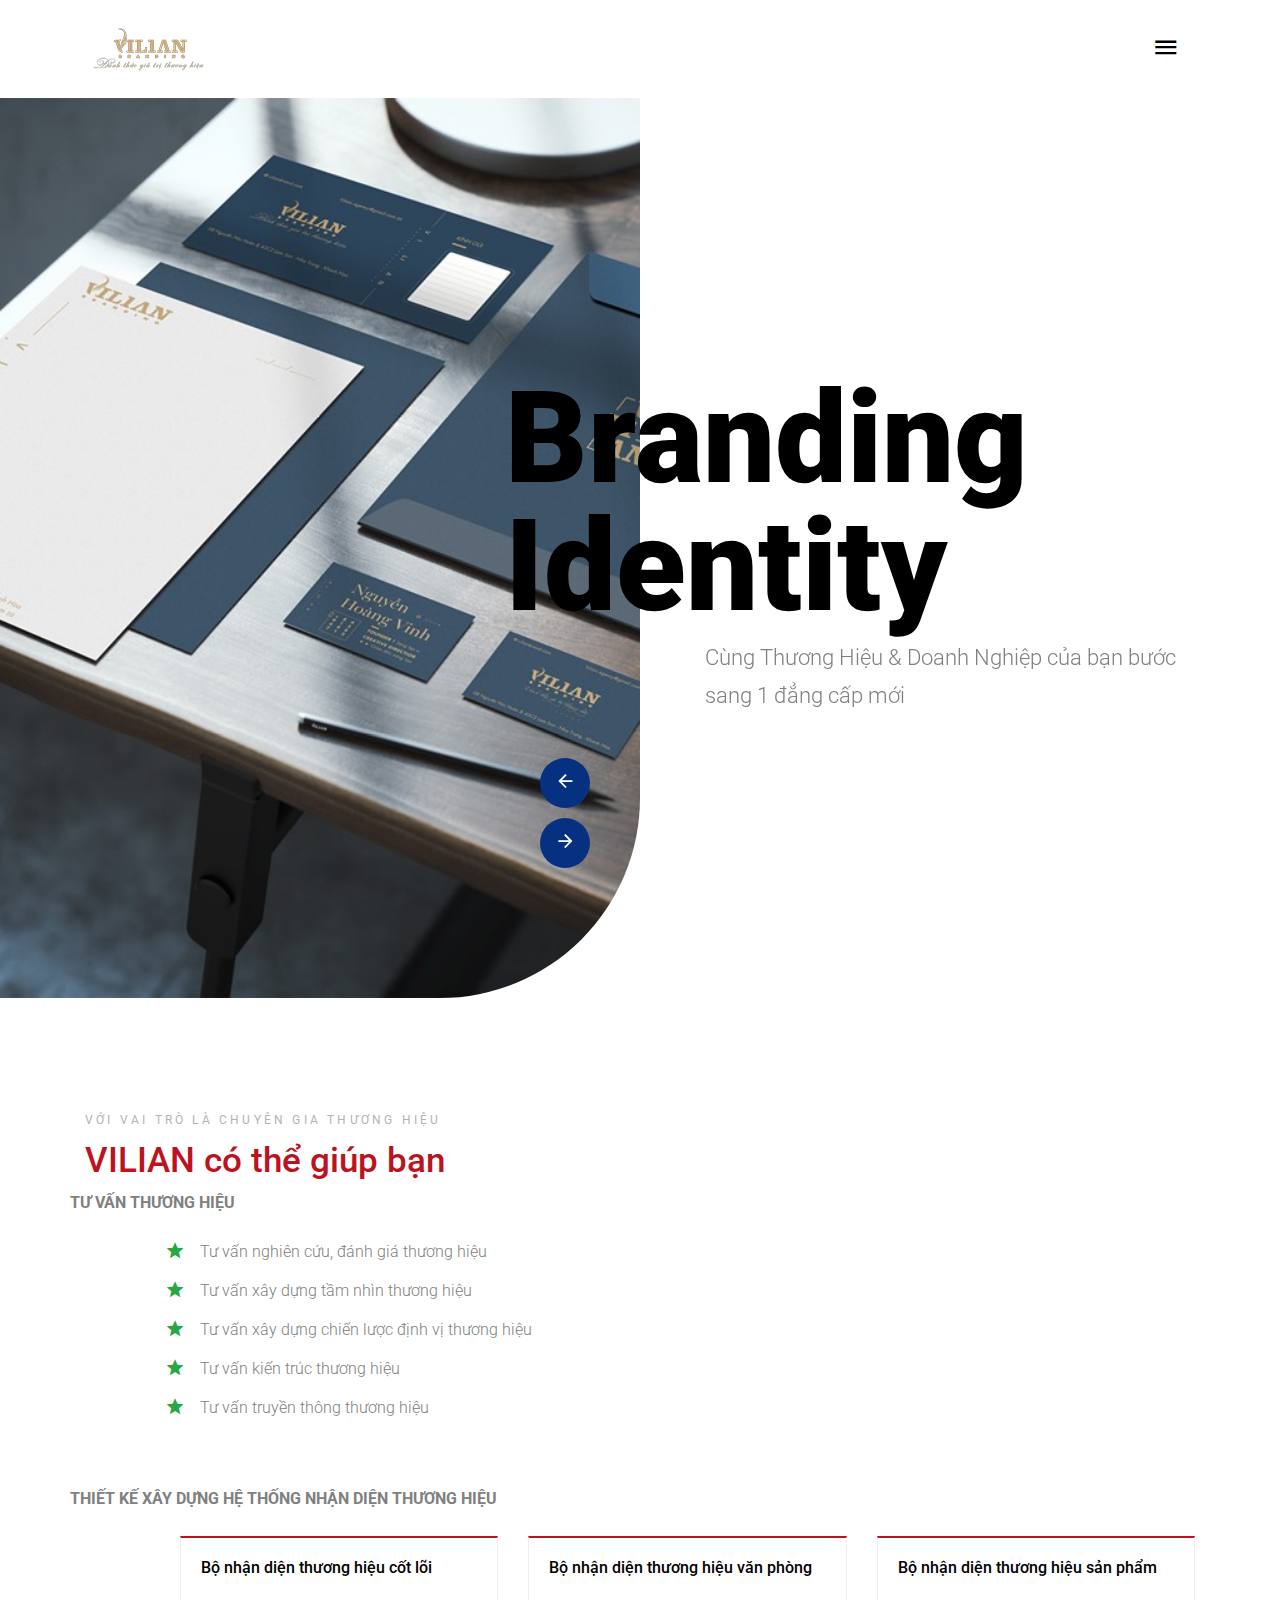
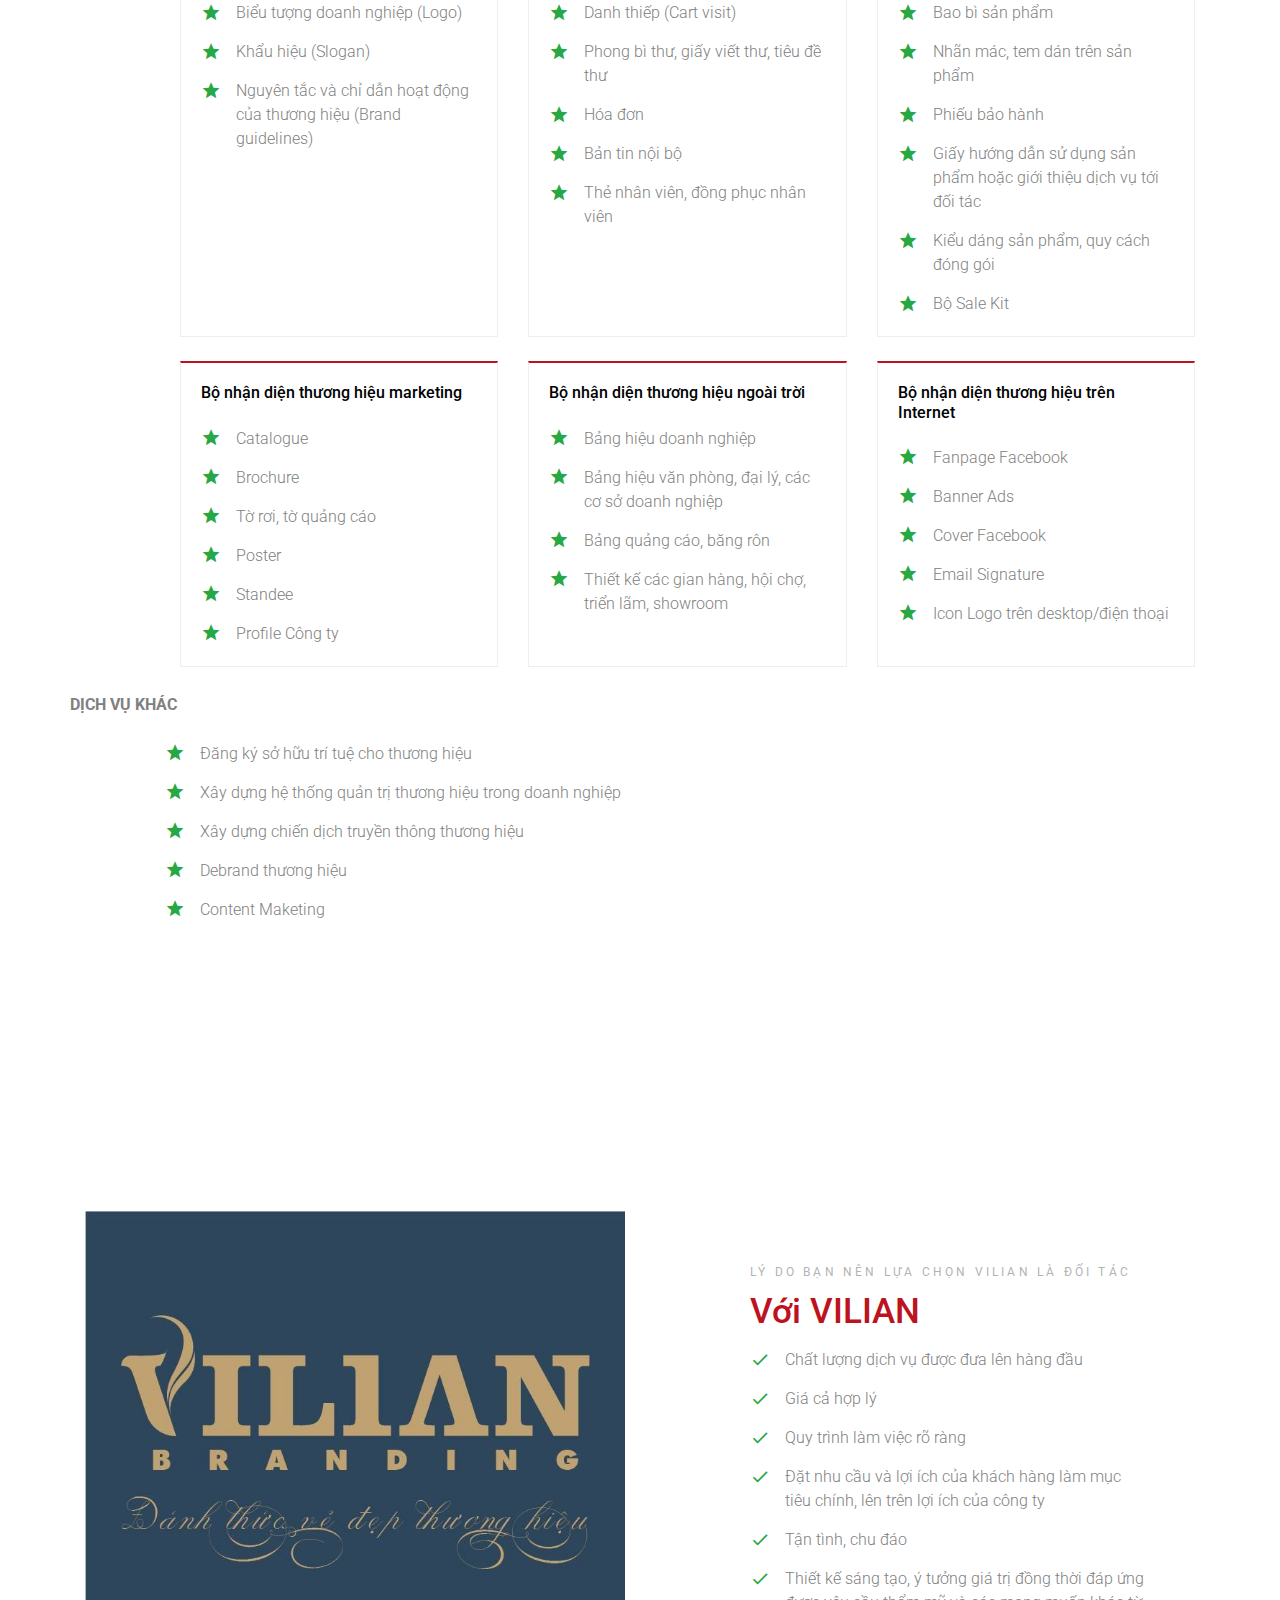
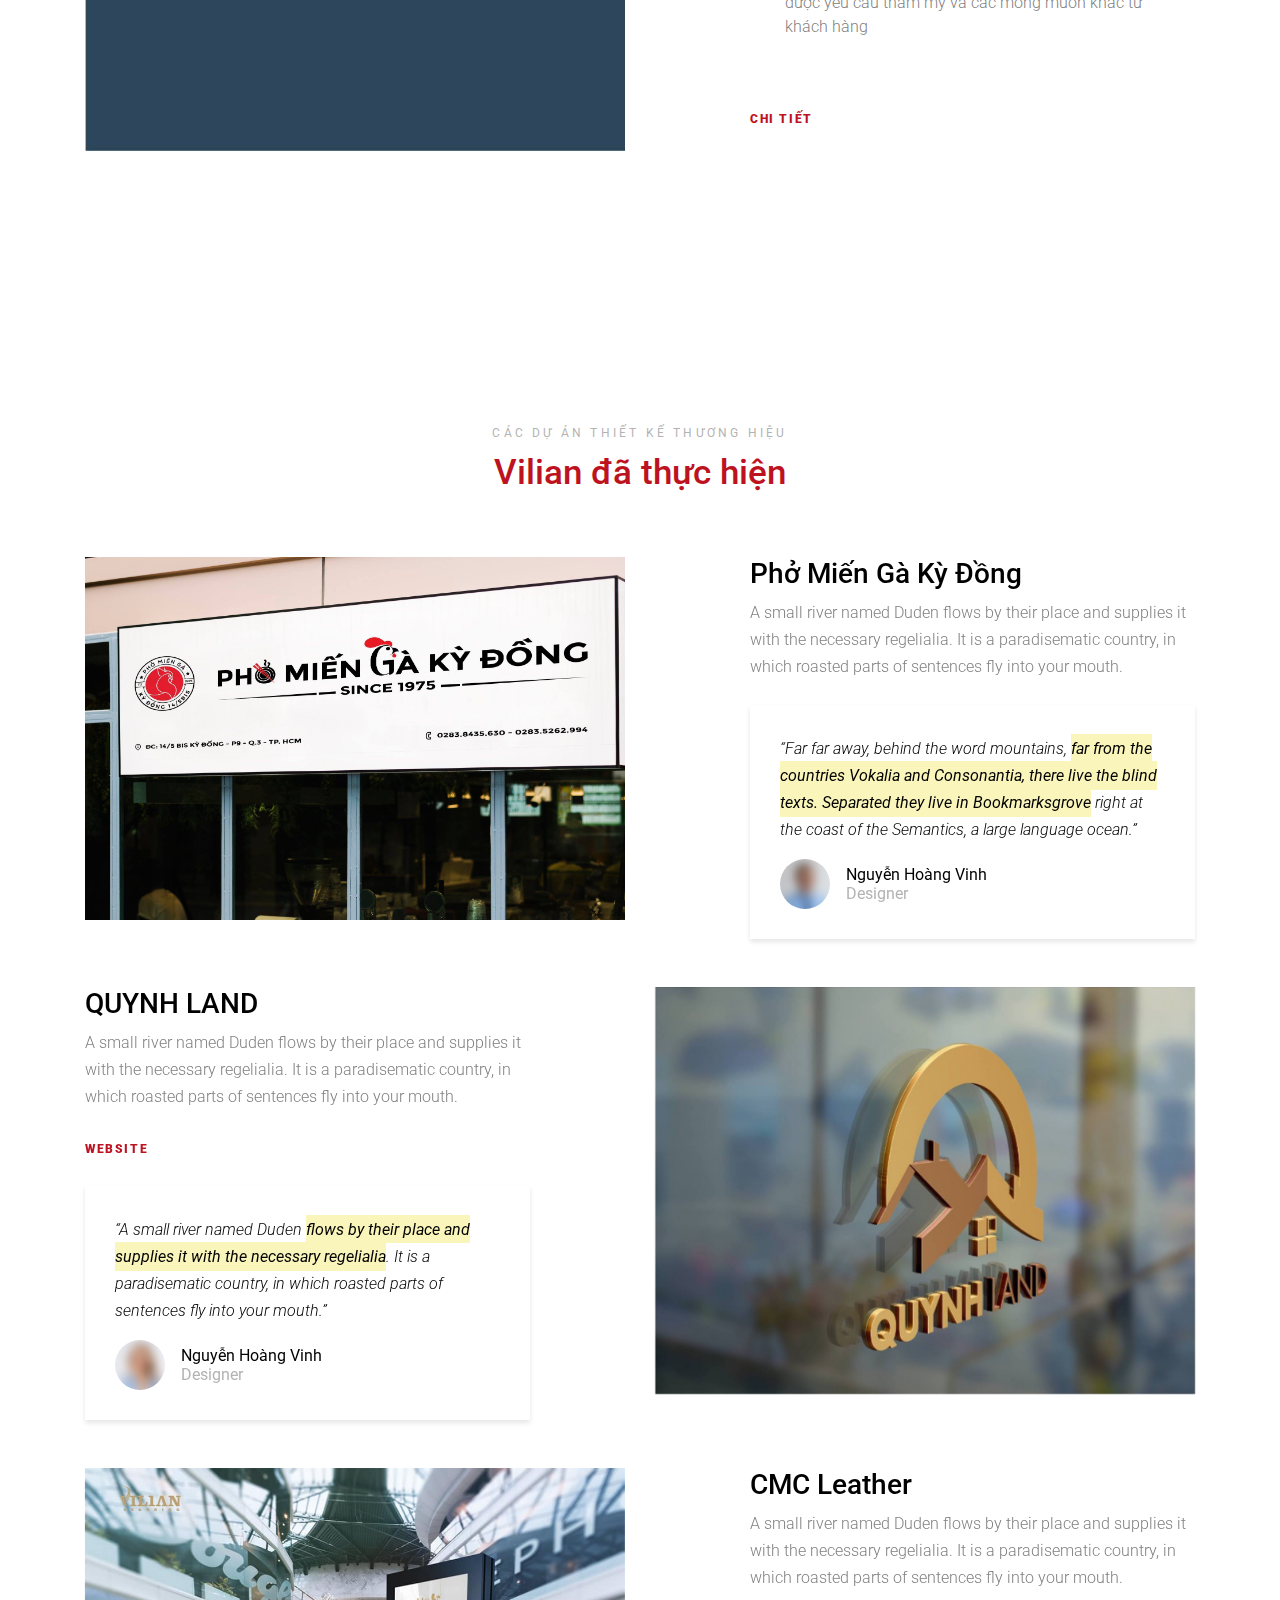
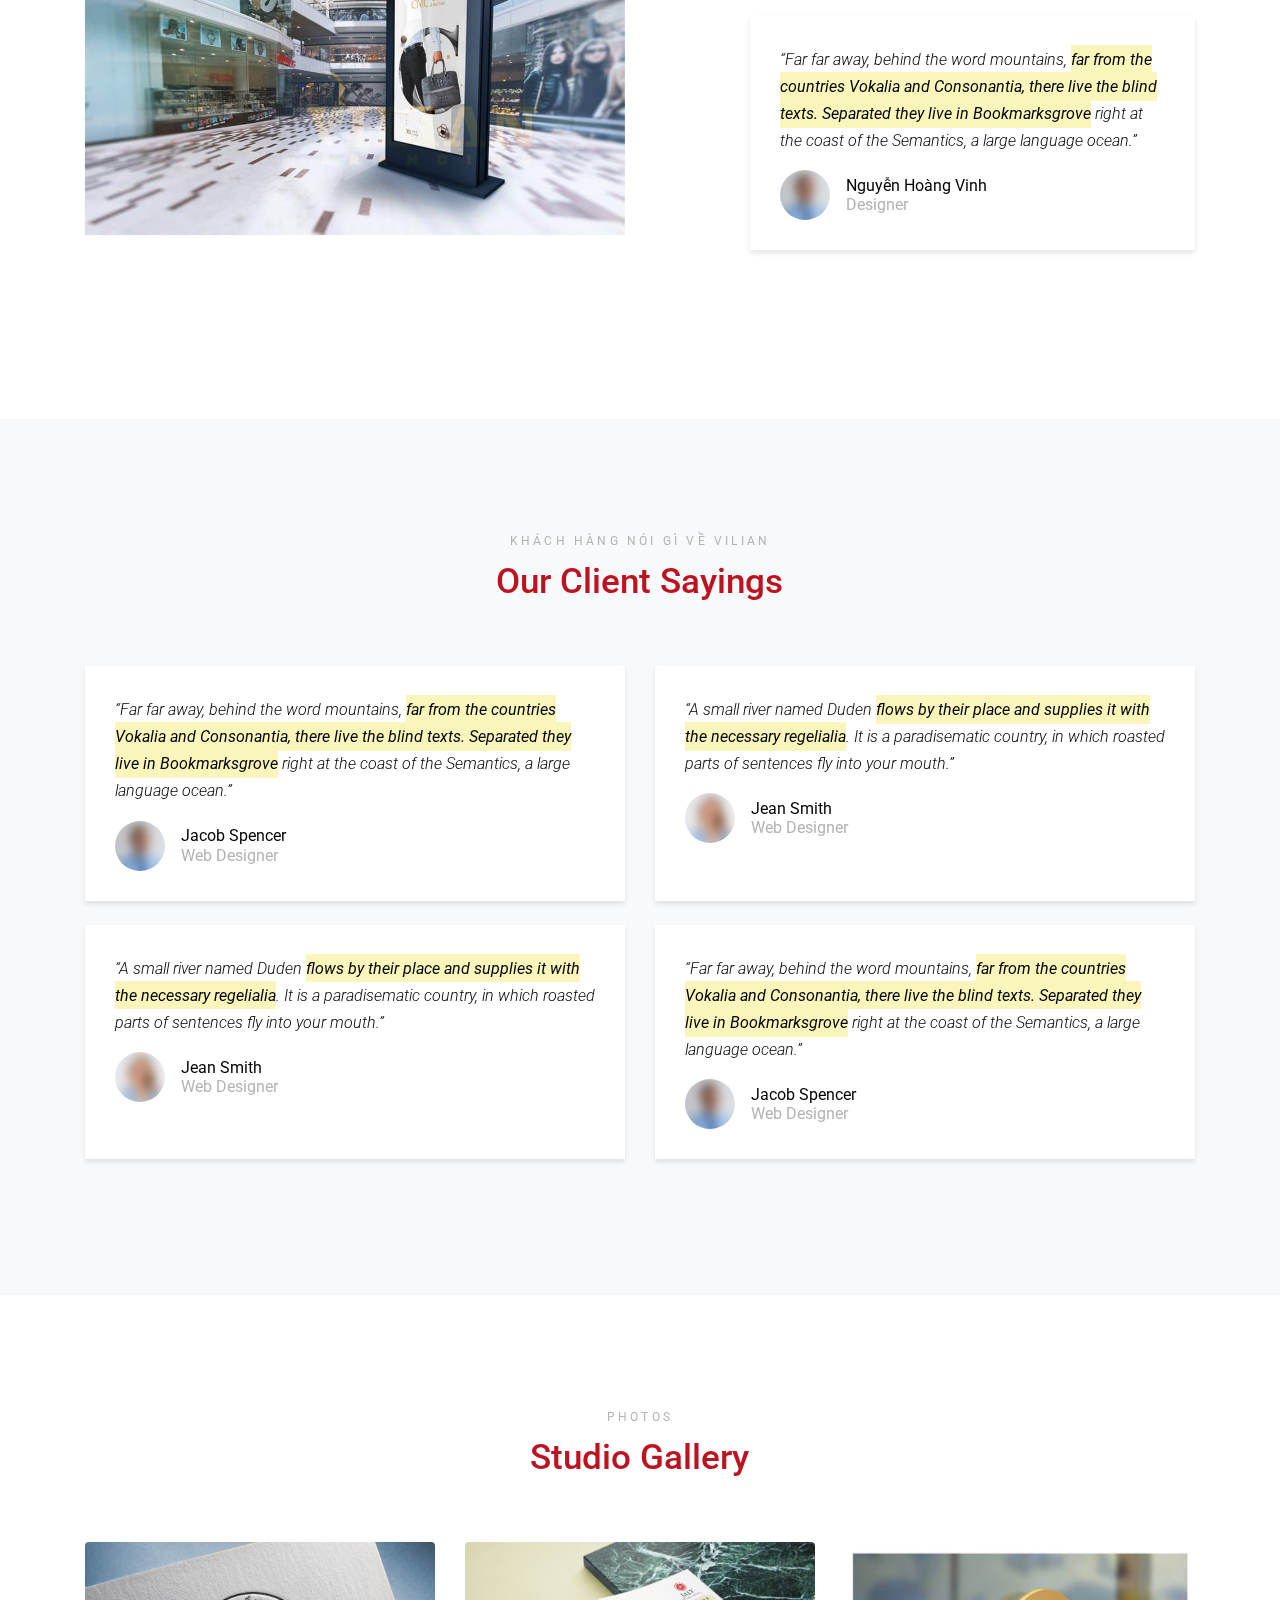
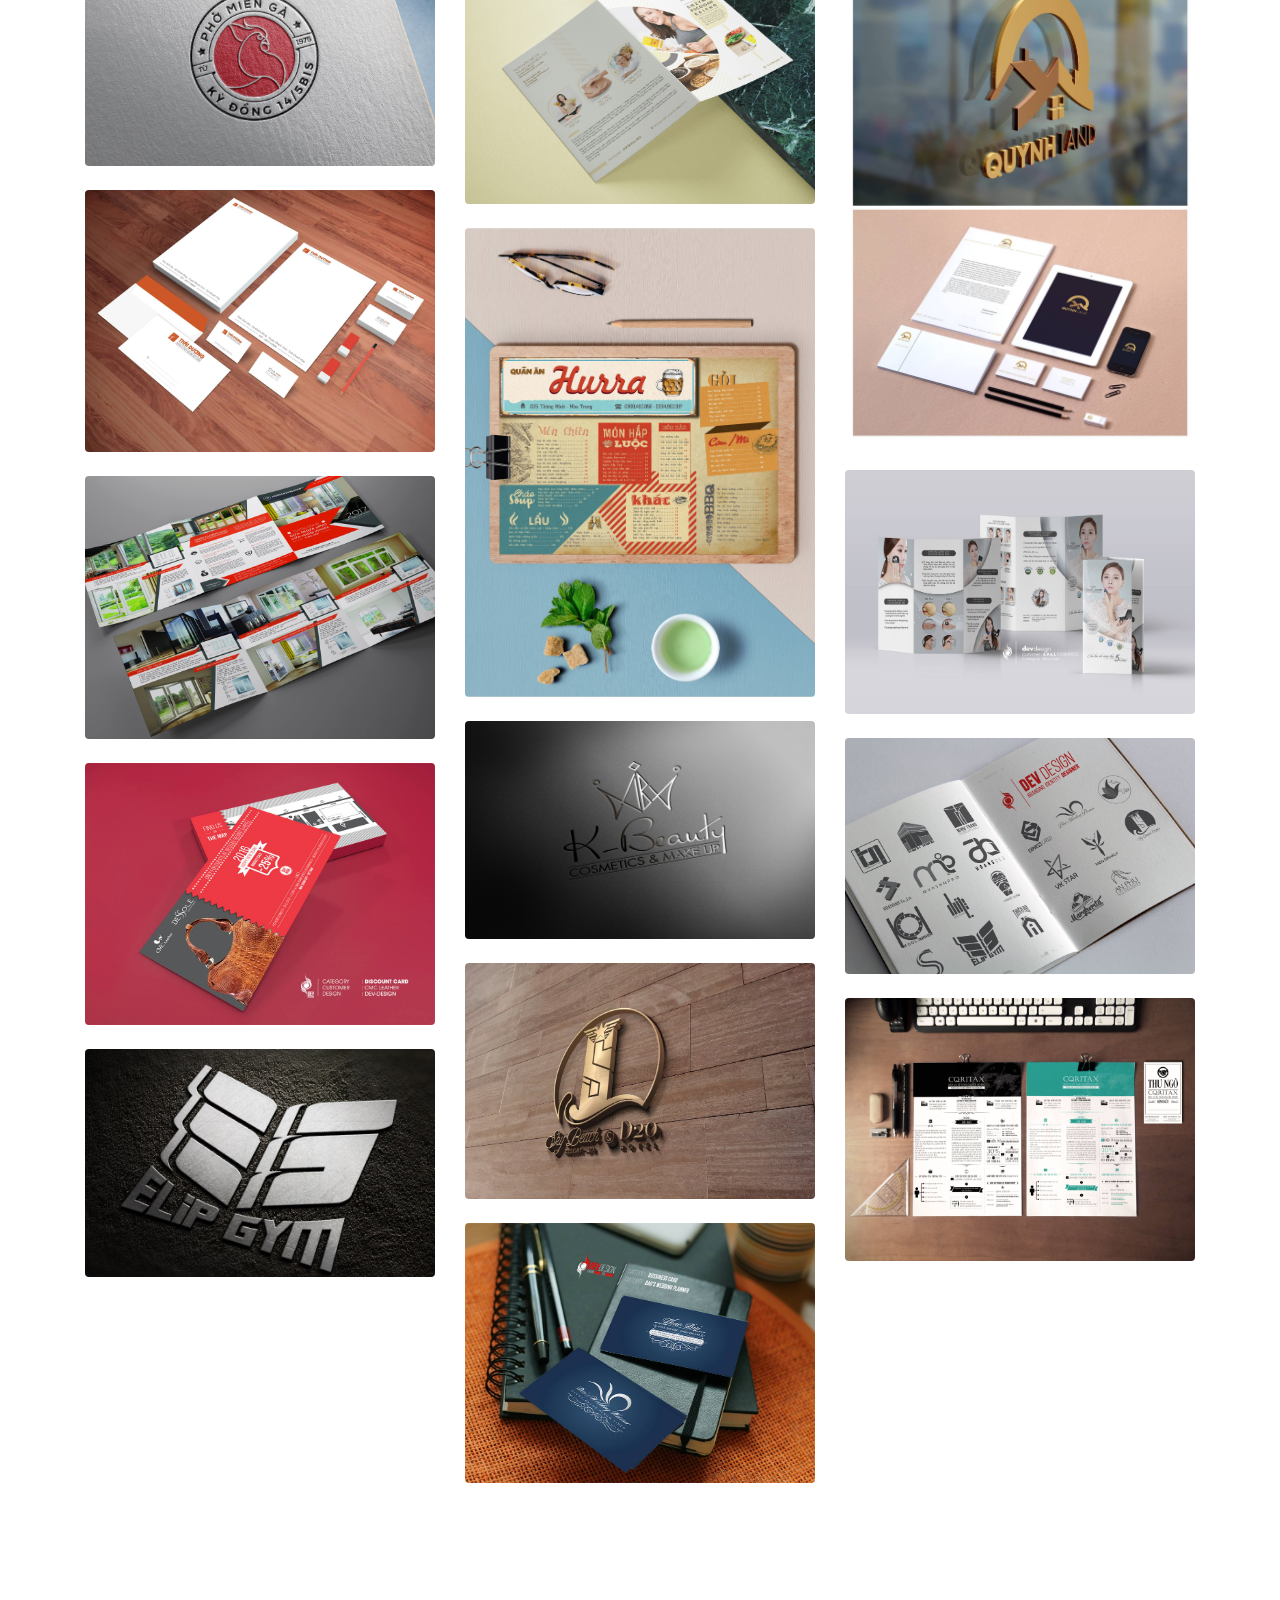
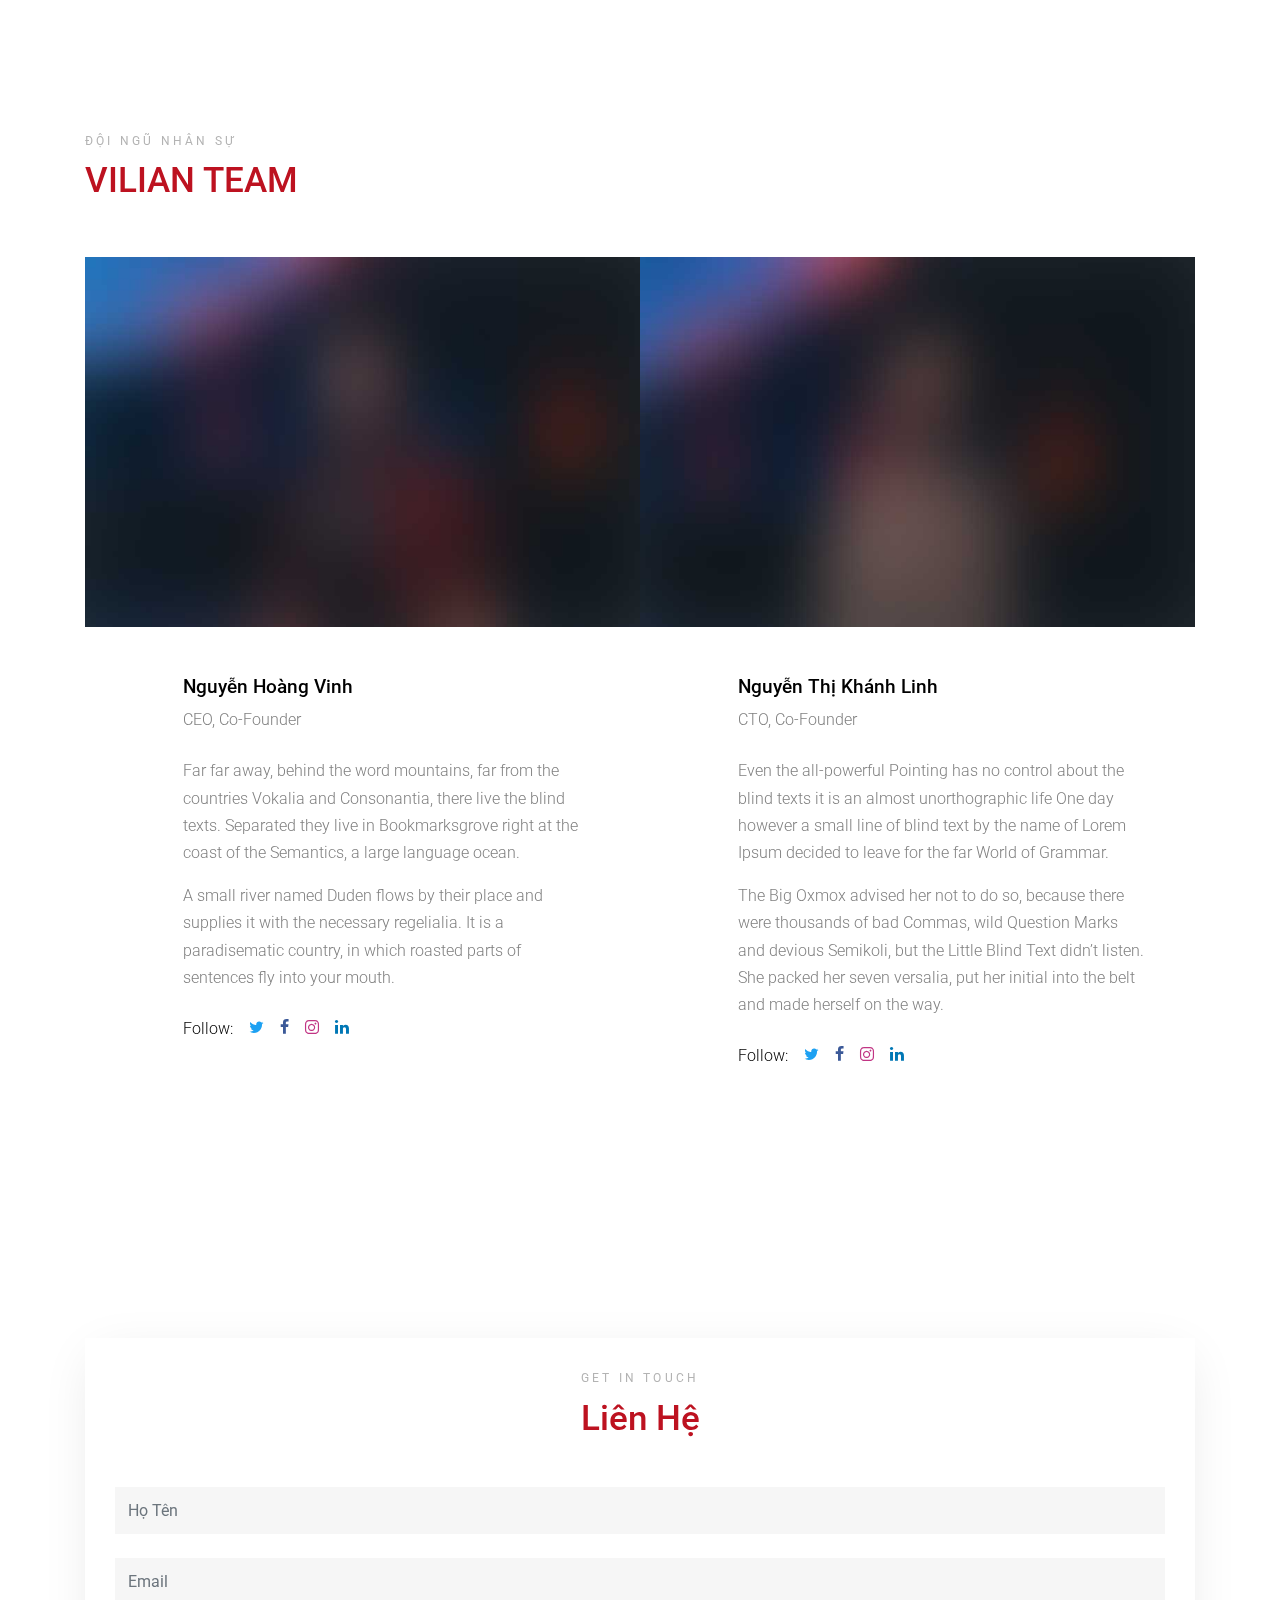
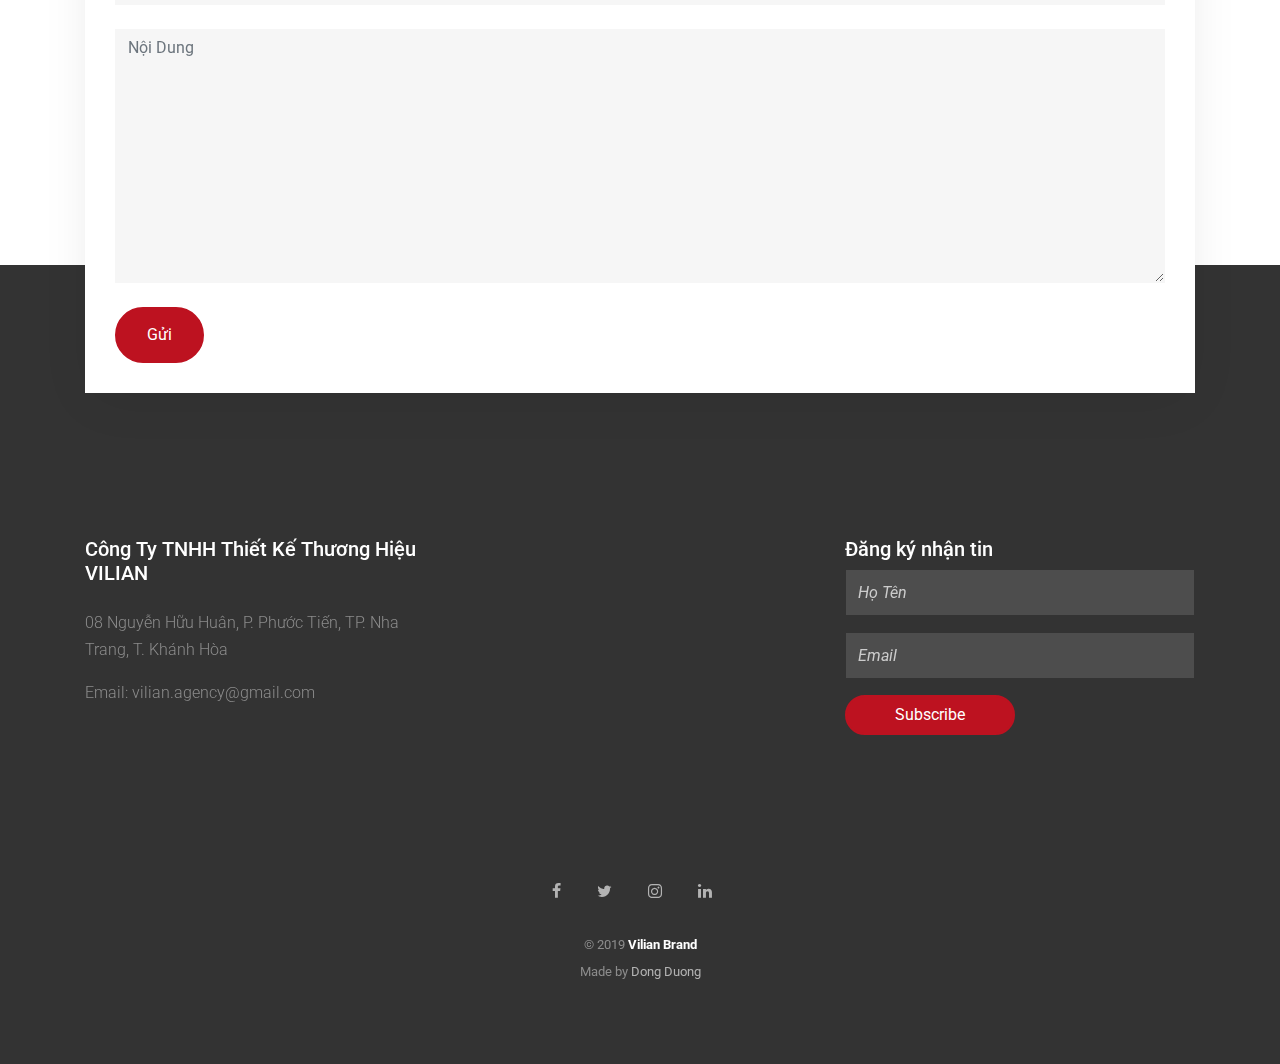
==== commit 9e1dea6a: "update" ====
--- a/public/index.html
+++ b/public/index.html
@@ -140,14 +140,30 @@
 
     <div class="site-section" id="what-we-do-section">
       <div class="container">
-        <div class="row mb-5">
+        <div class="row mb-0">
           <div class="col-lg-6 section-title">
             <span class="sub-title mb-2 d-block">Với vai trò là chuyên gia thương hiệu</span>
             <h2 class="title text-primary">VILIAN có thể giúp bạn</h2>
-            <p class="mb-4">Thiết kế và xây dựng hệ thống nhận diện thương hiệu của doanh nghiệp</p>
           </div>
         </div>
         <div class="row">
+          <p class="mb-4"><b><strong>TƯ VẤN THƯƠNG HIỆU</strong></b></p>
+          <div class="col-lg-11 ml-auto">
+            <div class="row">
+               <div class="d-flex">
+                <ul class="list-unstyled ul-star success mr-0">
+                  <li>Tư vấn nghiên cứu, đánh giá thương hiệu</li>
+                  <li>Tư vấn xây dựng tầm nhìn thương hiệu</li>
+                  <li>Tư vấn xây dựng chiến lược định vị thương hiệu</li>
+                  <li>Tư vấn kiến trúc thương hiệu</li>
+                  <li>Tư vấn truyền thông thương hiệu</li>
+                </ul>
+              </div>
+            </div>
+          </div>
+        </div>
+        <div class="row">
+          <p class="mb-4"><b><strong>THIẾT KẾ XÂY DỰNG HỆ THỐNG NHẬN DIỆN THƯƠNG HIỆU</strong></b></p>
           <div class="col-lg-11 ml-auto">
             <div class="row">
               <div class="col-md-6 col-lg-4 mb-4 mb-lg-4">
@@ -265,6 +281,22 @@
             </div>
           </div>
         </div>
+        <div class="row">
+          <p class="mb-4"><b><strong>DỊCH VỤ KHÁC</strong></b></p>
+          <div class="col-lg-11 ml-auto">
+            <div class="row">
+               <div class="d-flex">
+                <ul class="list-unstyled ul-star success mr-0">
+                  <li>Đăng ký sở hữu trí tuệ cho thương hiệu</li>
+                  <li>Xây dựng hệ thống quản trị thương hiệu trong doanh nghiệp</li>
+                  <li>Xây dựng chiến dịch truyền thông thương hiệu</li>
+                  <li>Debrand thương hiệu</li>
+                  <li>Content Maketing</li>
+                </ul>
+              </div>
+            </div>
+          </div>
+        </div>
       </div>
     </div> <!-- END .site-section -->
 
--- a/public/css/style.css
+++ b/public/css/style.css
@@ -879,3 +879,211 @@
     /* Firefox 18- */
     color: #ccc;
     font-style: italic; }
+
+.block-30 {
+  background-size: cover;
+  background-color: #ccc;
+  padding: 0;
+  position: relative; }
+  .block-30:before {
+    background: #000;
+    position: absolute;
+    content: "";
+    top: 0;
+    left: 0;
+    right: 0;
+    bottom: 0;
+    opacity: .4;
+    z-index: 0; }
+  .block-30.no-overlay:before {
+    display: none; }
+  .block-30, .block-30 .row {
+    min-height: 700px;
+    height: 100vh; }
+  .block-30 .subheading-sm {
+    margin-bottom: 30px;
+    color: #fff;
+    font-size: 18px;
+    text-transform: uppercase;
+    letter-spacing: .1em;
+    position: relative;
+    display: inline-block;
+    font-weight: 300; }
+    .block-30 .subheading-sm:after {
+      width: 80px;
+      height: 2px;
+      background: #fff;
+      position: absolute;
+      left: 120%;
+      top: 50%;
+      -webkit-transform: translateY(-50%);
+      -ms-transform: translateY(-50%);
+      transform: translateY(-50%);
+      content: ""; }
+  .block-30 .heading {
+    color: #fff;
+    font-size: 30px;
+    line-height: 1.1;
+    margin-bottom: 50px; }
+    @media (min-width: 768px) {
+      .block-30 .heading {
+        font-size: 50px; } }
+    @media (min-width: 992px) {
+      .block-30 .heading {
+        font-size: 100px; } }
+  .block-30 .btn {
+    background: #fff;
+    border-radius: 0;
+    border: 2px solid transparent;
+    font-size: 14px;
+    letter-spacing: .2em;
+    text-transform: uppercase;
+    color: #999999;
+    -webkit-box-shadow: 0 20px 40px -15px rgba(0, 0, 0, 0.2);
+    box-shadow: 0 20px 40px -15px rgba(0, 0, 0, 0.2); }
+    .block-30 .btn:hover {
+      border-color: #fff;
+      color: #fff; }
+  .block-30.block-30-sm, .block-30.block-30-sm .row {
+    min-height: 700px;
+    height: 70vh; }
+  .block-30.block-30-sm .heading {
+    font-size: 70px;
+    margin-bottom: 20px; }
+  .block-30 .lead {
+    color: #fff; }
+
+.block-23 ul, .block-23 ul li {
+  padding: 0;
+  margin: 0;
+  list-style: none; }
+
+.block-23 ul li, .block-23 ul li > a {
+  display: table;
+  line-height: 1.5;
+  margin-bottom: 15px; }
+
+.block-23 ul li .icon, .block-23 ul li .text {
+  display: table-cell;
+  vertical-align: top; }
+
+.block-23 ul li .icon {
+  width: 40px;
+  font-size: 18px;
+  padding-top: 2px;
+  color: #ccc; }
+
+.block-35 .nav {
+  margin-bottom: 70px; }
+  .block-35 .nav li {
+    width: 33.33333%; }
+    .block-35 .nav li a {
+      cursor: pointer;
+      padding: 40px;
+      display: block;
+      width: 100%;
+      text-align: center;
+      text-transform: uppercase;
+      border-bottom: 2px solid #e6e6e6;
+      color: #cccccc; }
+      .block-35 .nav li a:hover {
+        color: #000; }
+      .block-35 .nav li a.active {
+        color: #fc3c3c;
+        border-bottom: 2px solid #fc3c3c; }
+
+.block-33 {
+  background: #fff;
+  padding: 20px;
+  -webkit-box-shadow: 0 10px 20px -10px rgba(0, 0, 0, 0.2);
+  box-shadow: 0 10px 20px -10px rgba(0, 0, 0, 0.2); }
+  .block-33 .vcard .image {
+    -webkit-box-flex: 0;
+    -ms-flex: 0 0 60px;
+    flex: 0 0 60px;
+    margin-right: 20px; }
+    .block-33 .vcard .image img {
+      max-width: 100%;
+      border-radius: 50%; }
+  .block-33 .vcard .name-text .heading {
+    line-height: 1.5;
+    margin: 0;
+    padding: 0;
+    font-size: 18px;
+    font-weight: 300; }
+  .block-33 .vcard .name-text .meta {
+    color: #a6a6a6;
+    display: block;
+    font-size: 14px; }
+  .block-33 .text blockquote {
+    padding: 0;
+    margin-bottom: 0;
+    border: none !important;
+    font-size: 16px; }
+    .block-33 .text blockquote p:last-child {
+      margin-bottom: 0; }
+
+.block-34, .block-3 {
+  background: #fff;
+  -webkit-box-shadow: 0 10px 20px -10px rgba(0, 0, 0, 0.2);
+  box-shadow: 0 10px 20px -10px rgba(0, 0, 0, 0.2); }
+  .block-34 .image img, .block-3 .image img {
+    max-width: 100%; }
+  .block-34 .text, .block-3 .text {
+    padding: 30px; }
+    .block-34 .text .heading, .block-3 .text .heading {
+      font-size: 24px;
+      font-weight: 300; }
+    .block-34 .text .price, .block-3 .text .price {
+      font-size: 40px; }
+      .block-34 .text .price sup, .block-34 .text .price sub, .block-3 .text .price sup, .block-3 .text .price sub {
+        font-size: 16px; }
+      .block-34 .text .price sup, .block-3 .text .price sup {
+        top: -1em; }
+      .block-34 .text .price sub, .block-3 .text .price sub {
+        bottom: 0em; }
+    .block-34 .text .specs, .block-34 .text .specs li, .block-3 .text .specs, .block-3 .text .specs li {
+      padding: 0;
+      margin: 0;
+      list-style: none; }
+    .block-34 .text .specs li, .block-3 .text .specs li {
+      color: gray;
+      line-height: 1.5;
+      margin-bottom: 10px; }
+      .block-34 .text .specs li strong, .block-3 .text .specs li strong {
+        color: #000; }
+
+.block-3 .text, .block-3 .image {
+  width: 100%;
+  padding: 10% 7%; }
+  @media (min-width: 768px) {
+    .block-3 .text, .block-3 .image {
+      width: 50%;
+      padding: 10% 7%; } }
+
+.block-3 .text .subheading {
+  font-size: 13px;
+  text-transform: uppercase;
+  letter-spacing: .1em;
+  color: #a3c2d1; }
+
+.block-3 .text .heading {
+  font-size: 30px;
+  margin-bottom: 30px; }
+
+.block-3 .text p:last-child {
+  margin-bottom: 0; }
+
+.block-3 .image {
+  background-size: cover;
+  background-position: center center;
+  background-repeat: no-repeat; }
+  @media (max-width: 767.98px) {
+    .block-3 .image {
+      height: 300px; } }
+
+.why-us .container {
+  padding: 20px 30px 50px 30px; }
+  .why-us .container .row strong {
+    padding: .3rem 0;
+    background: #faf5bb; }
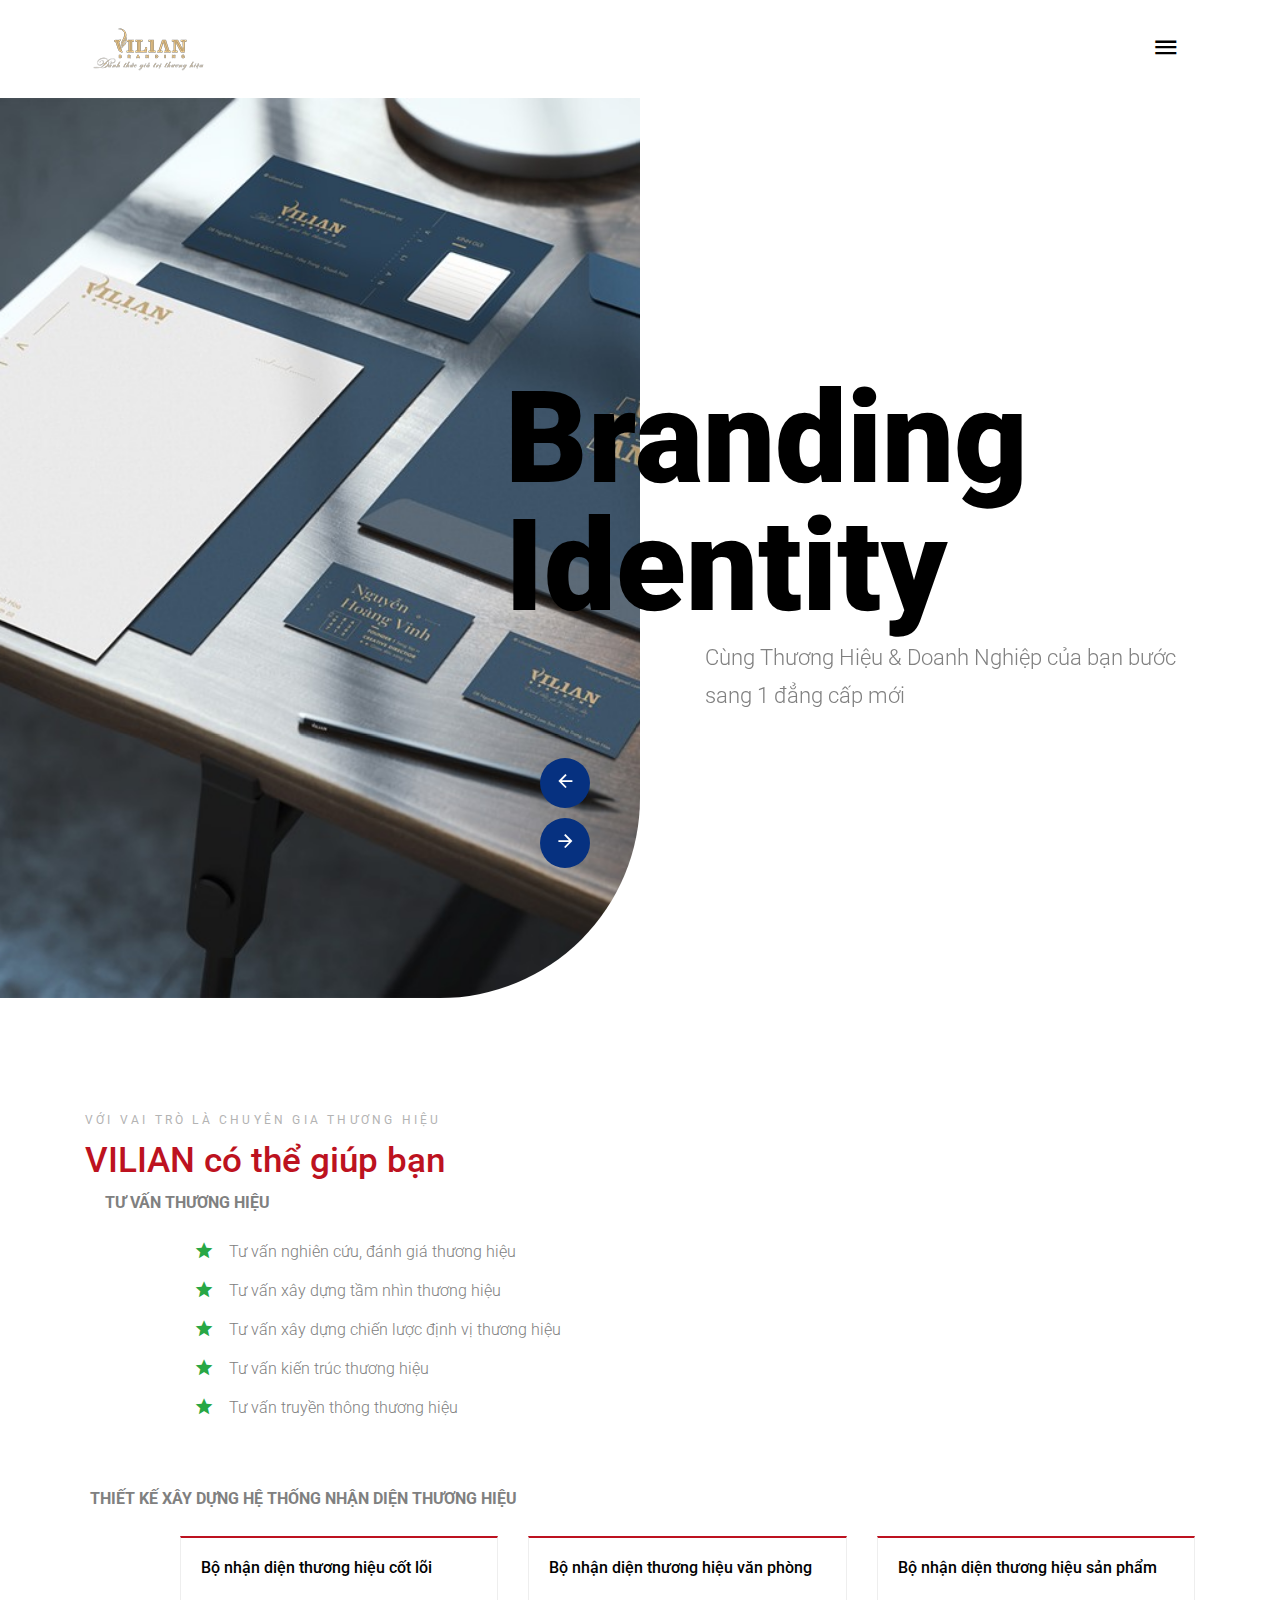
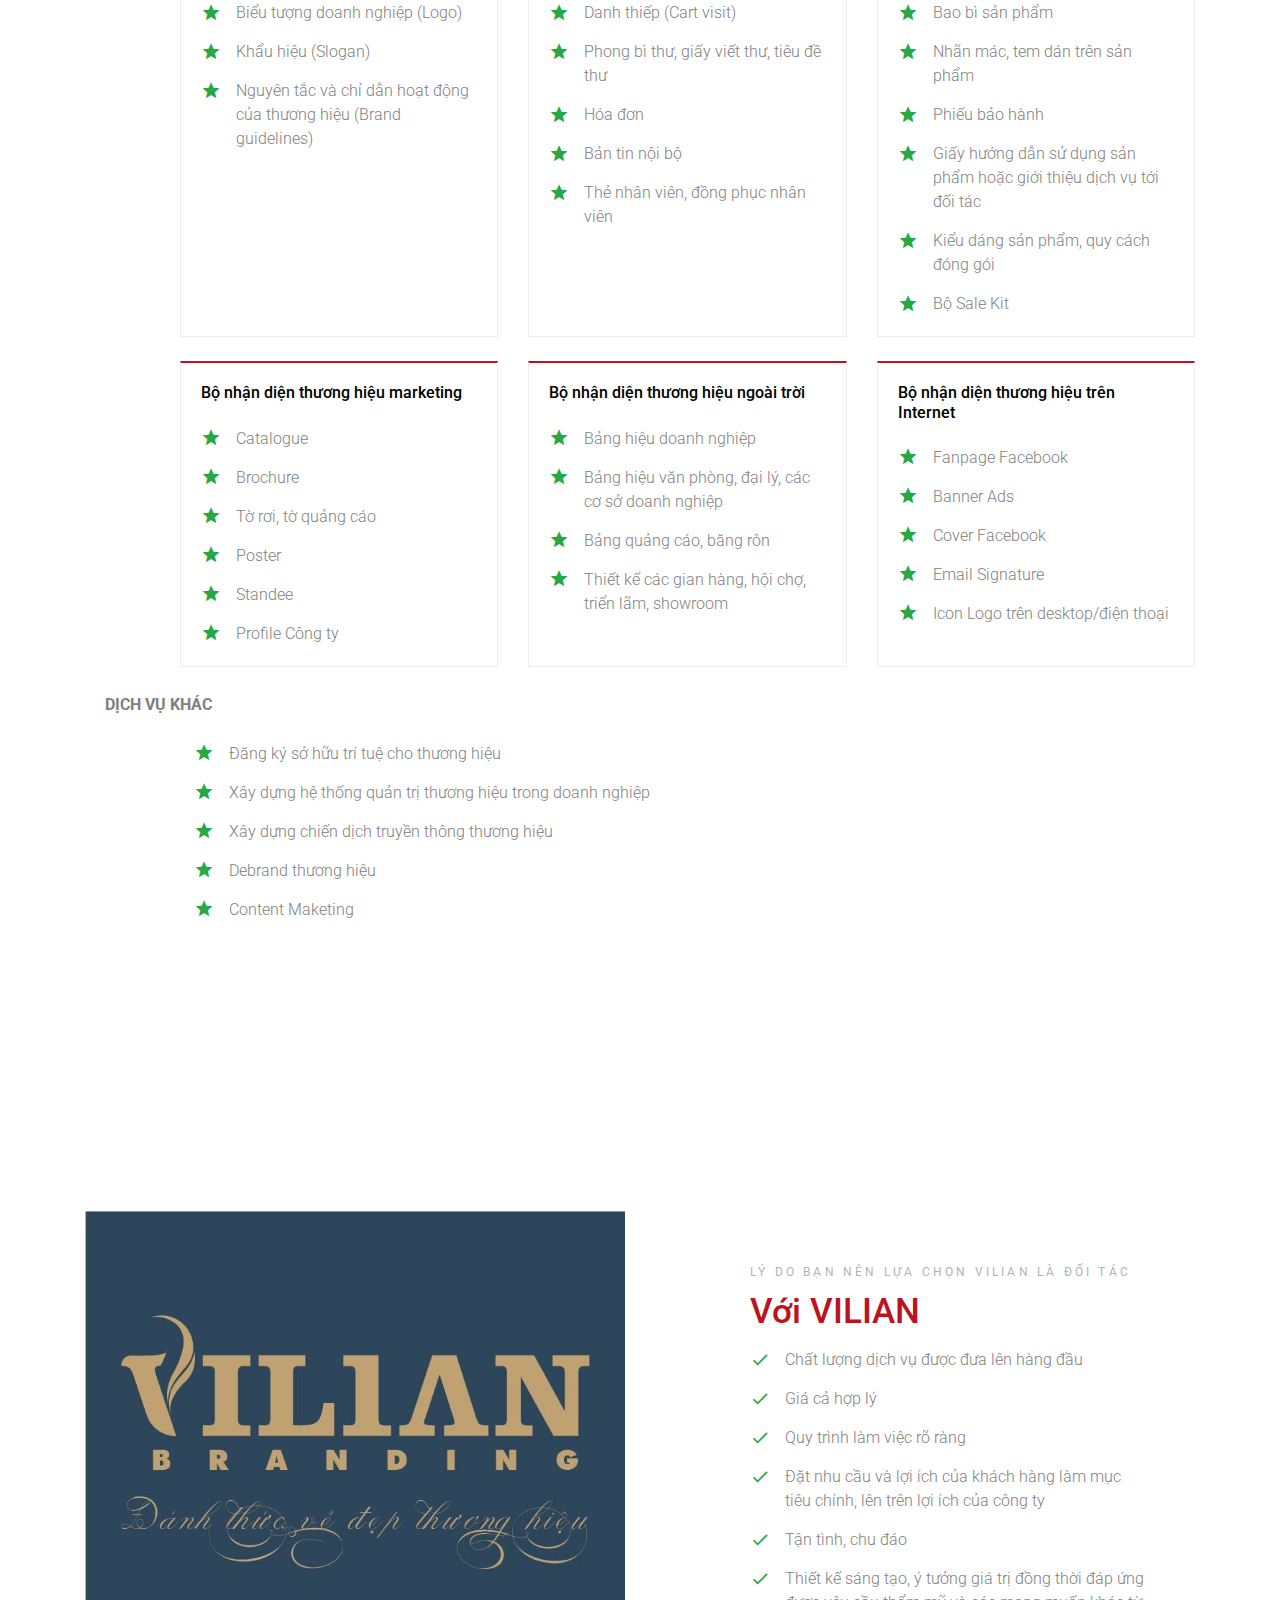
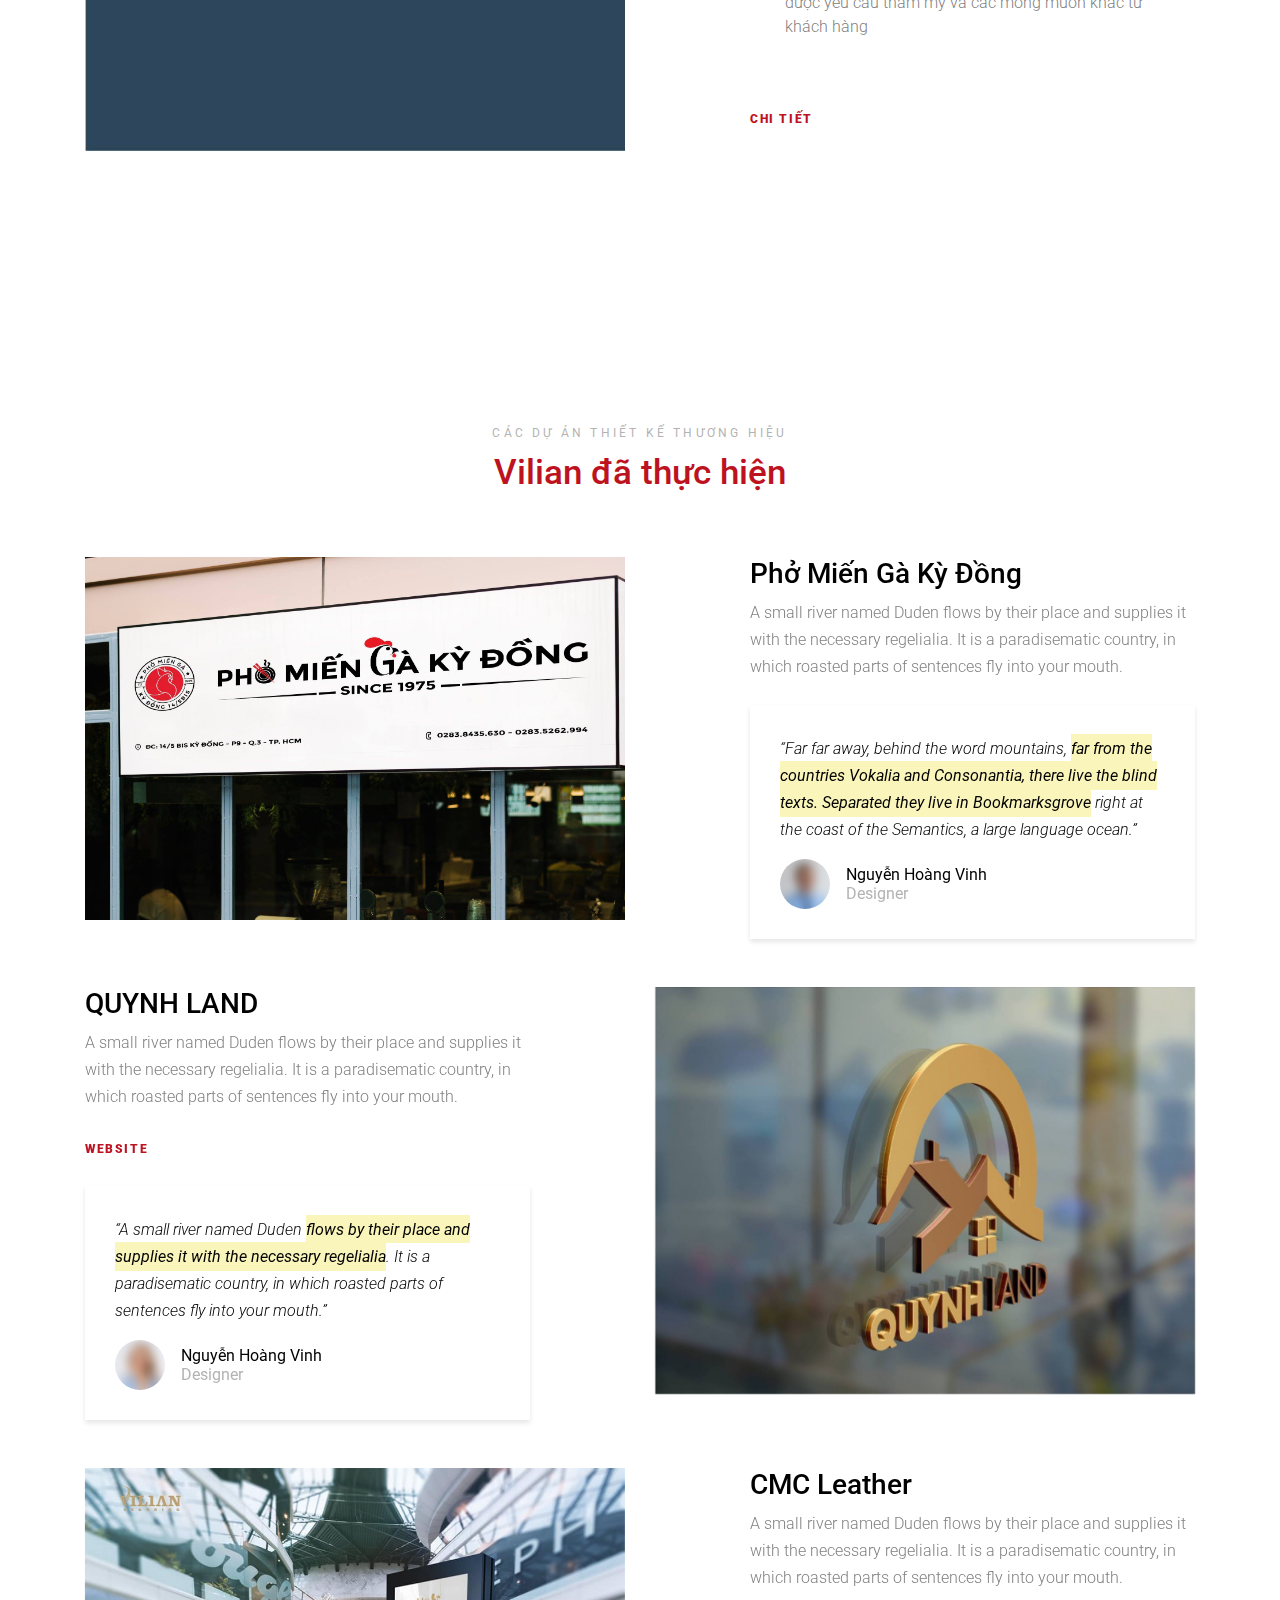
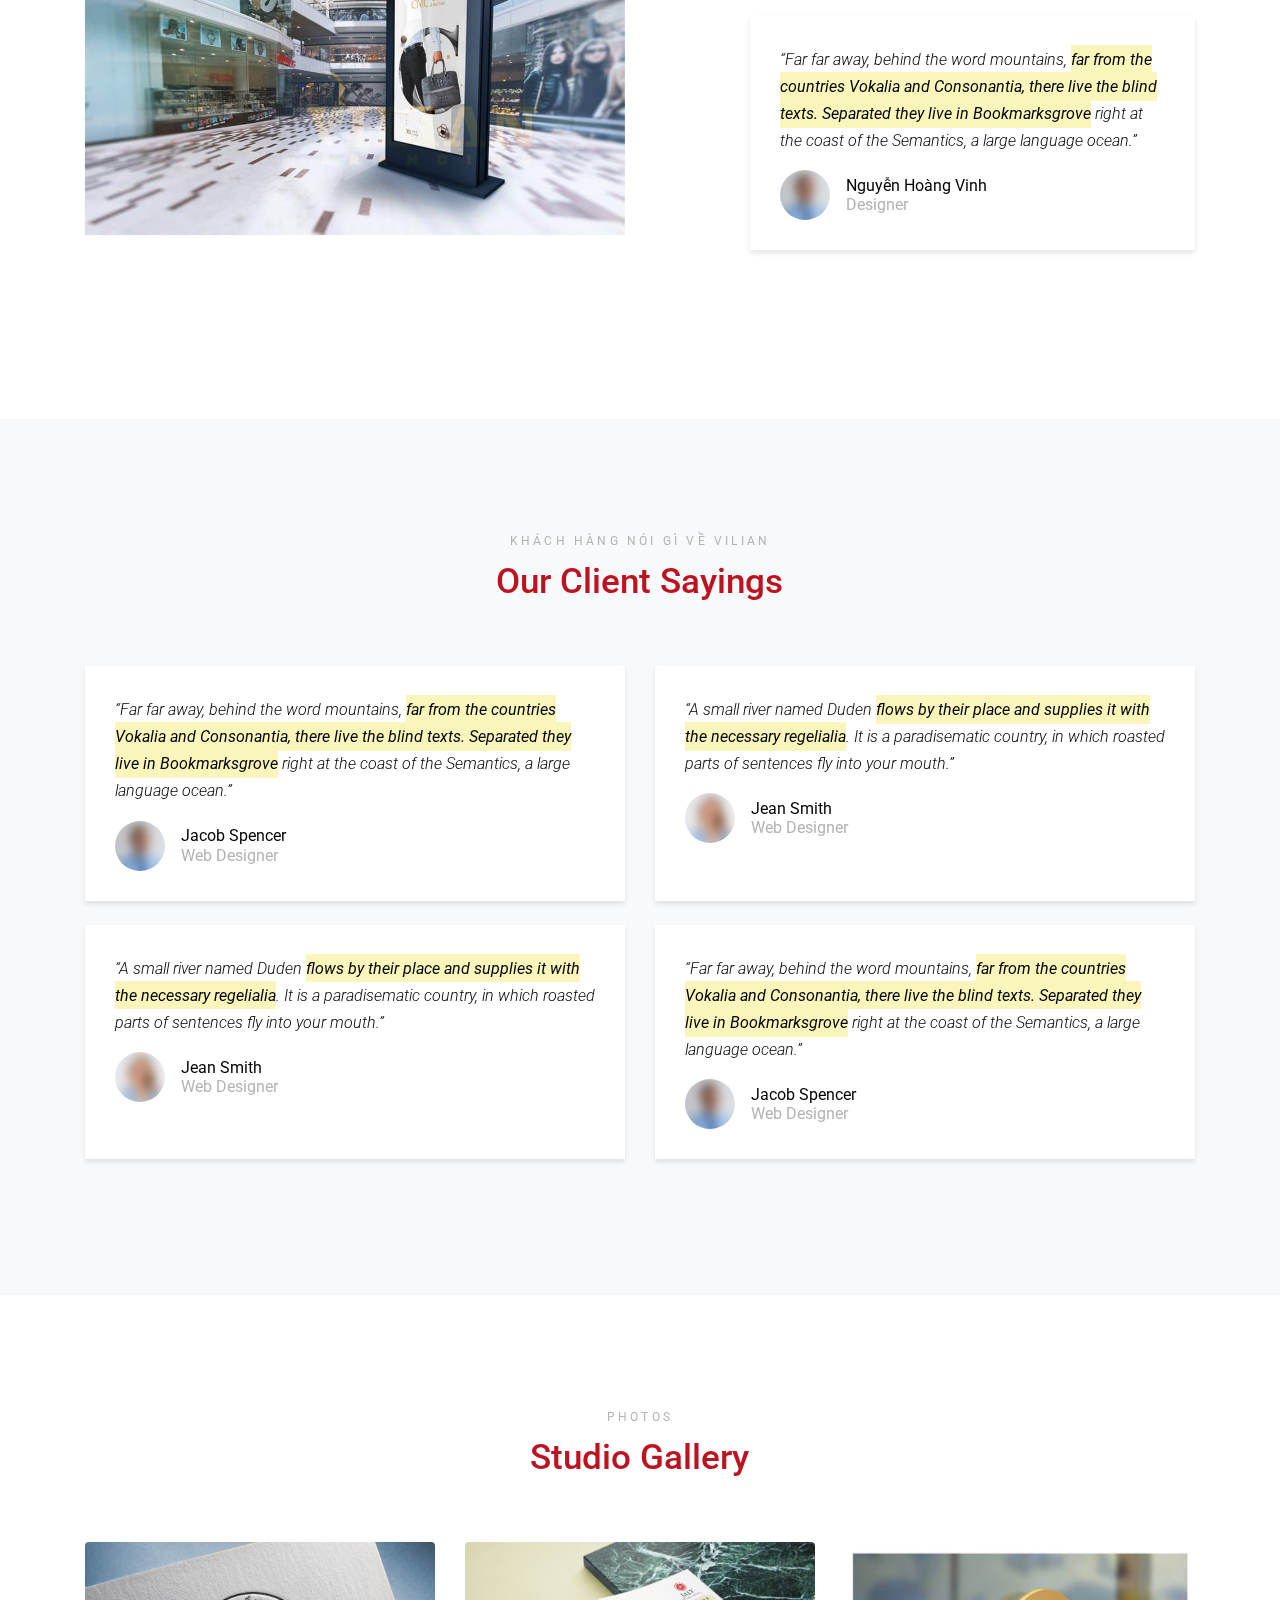
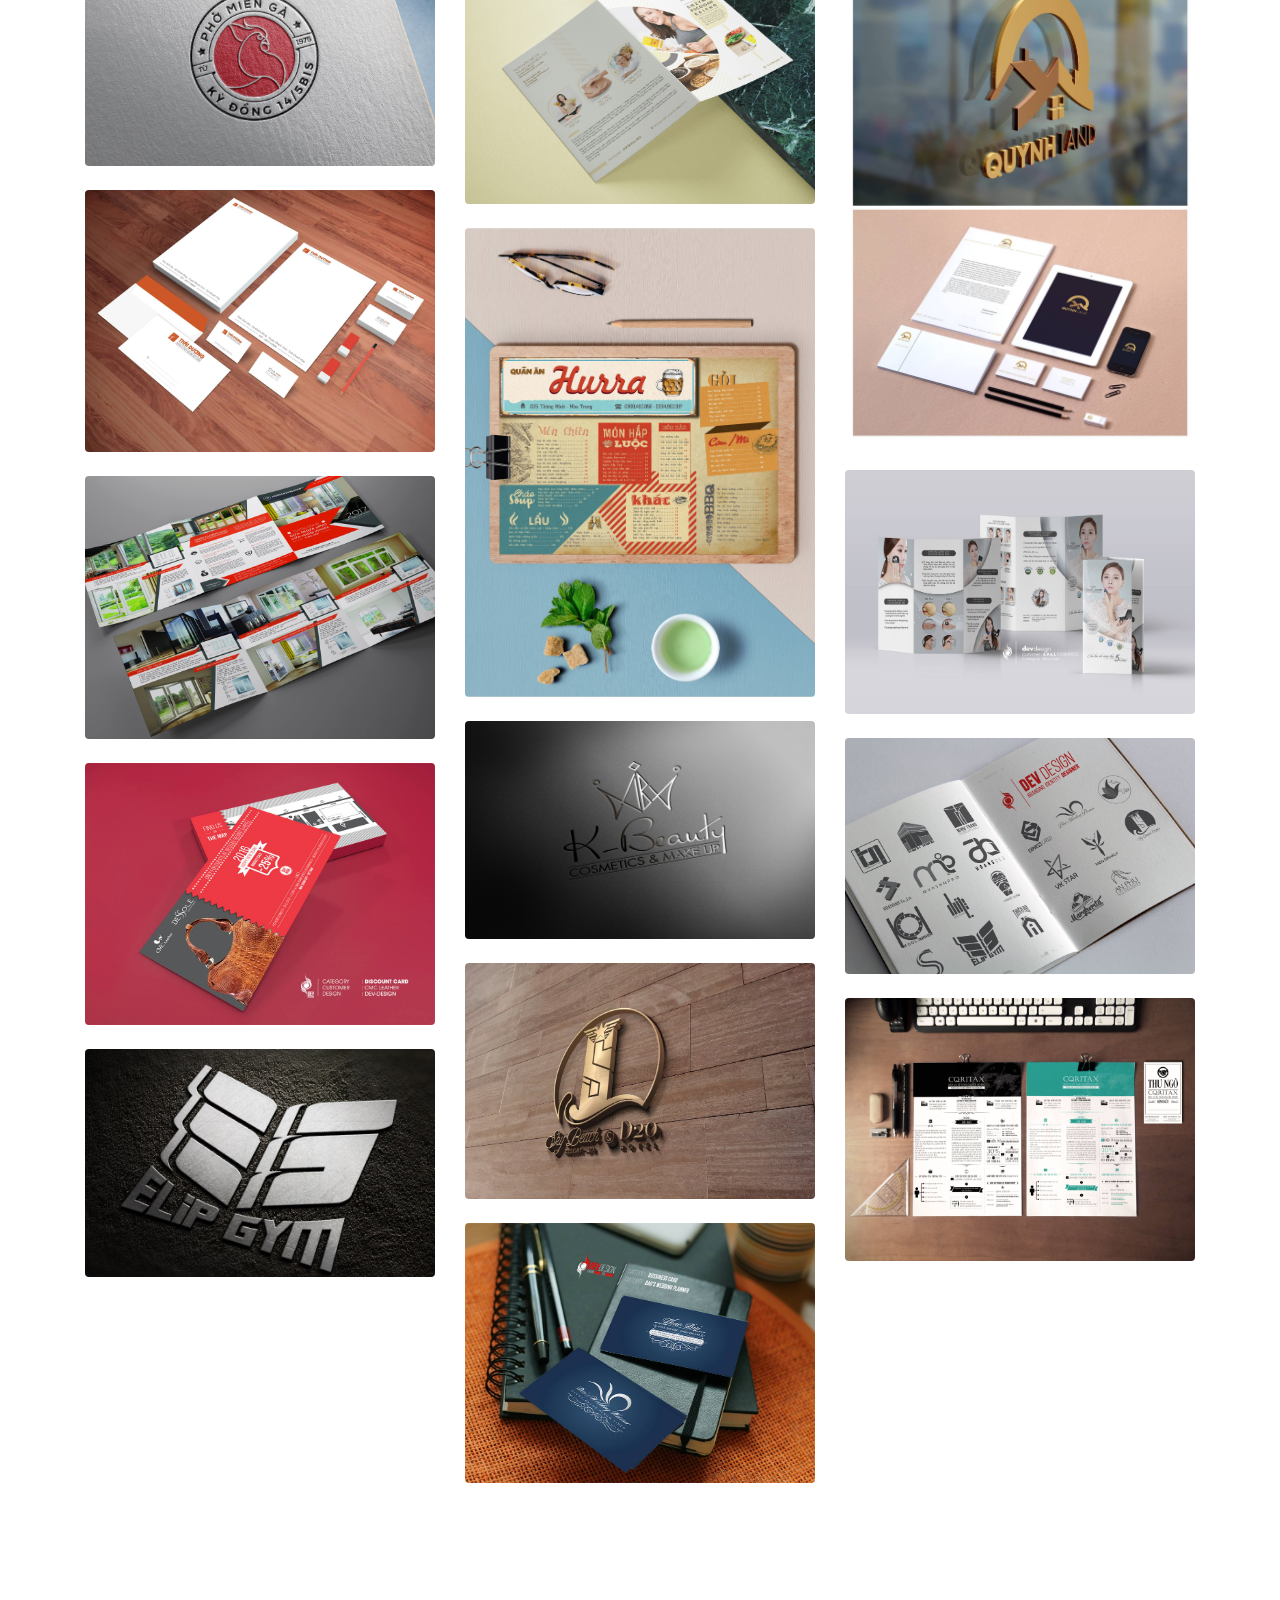
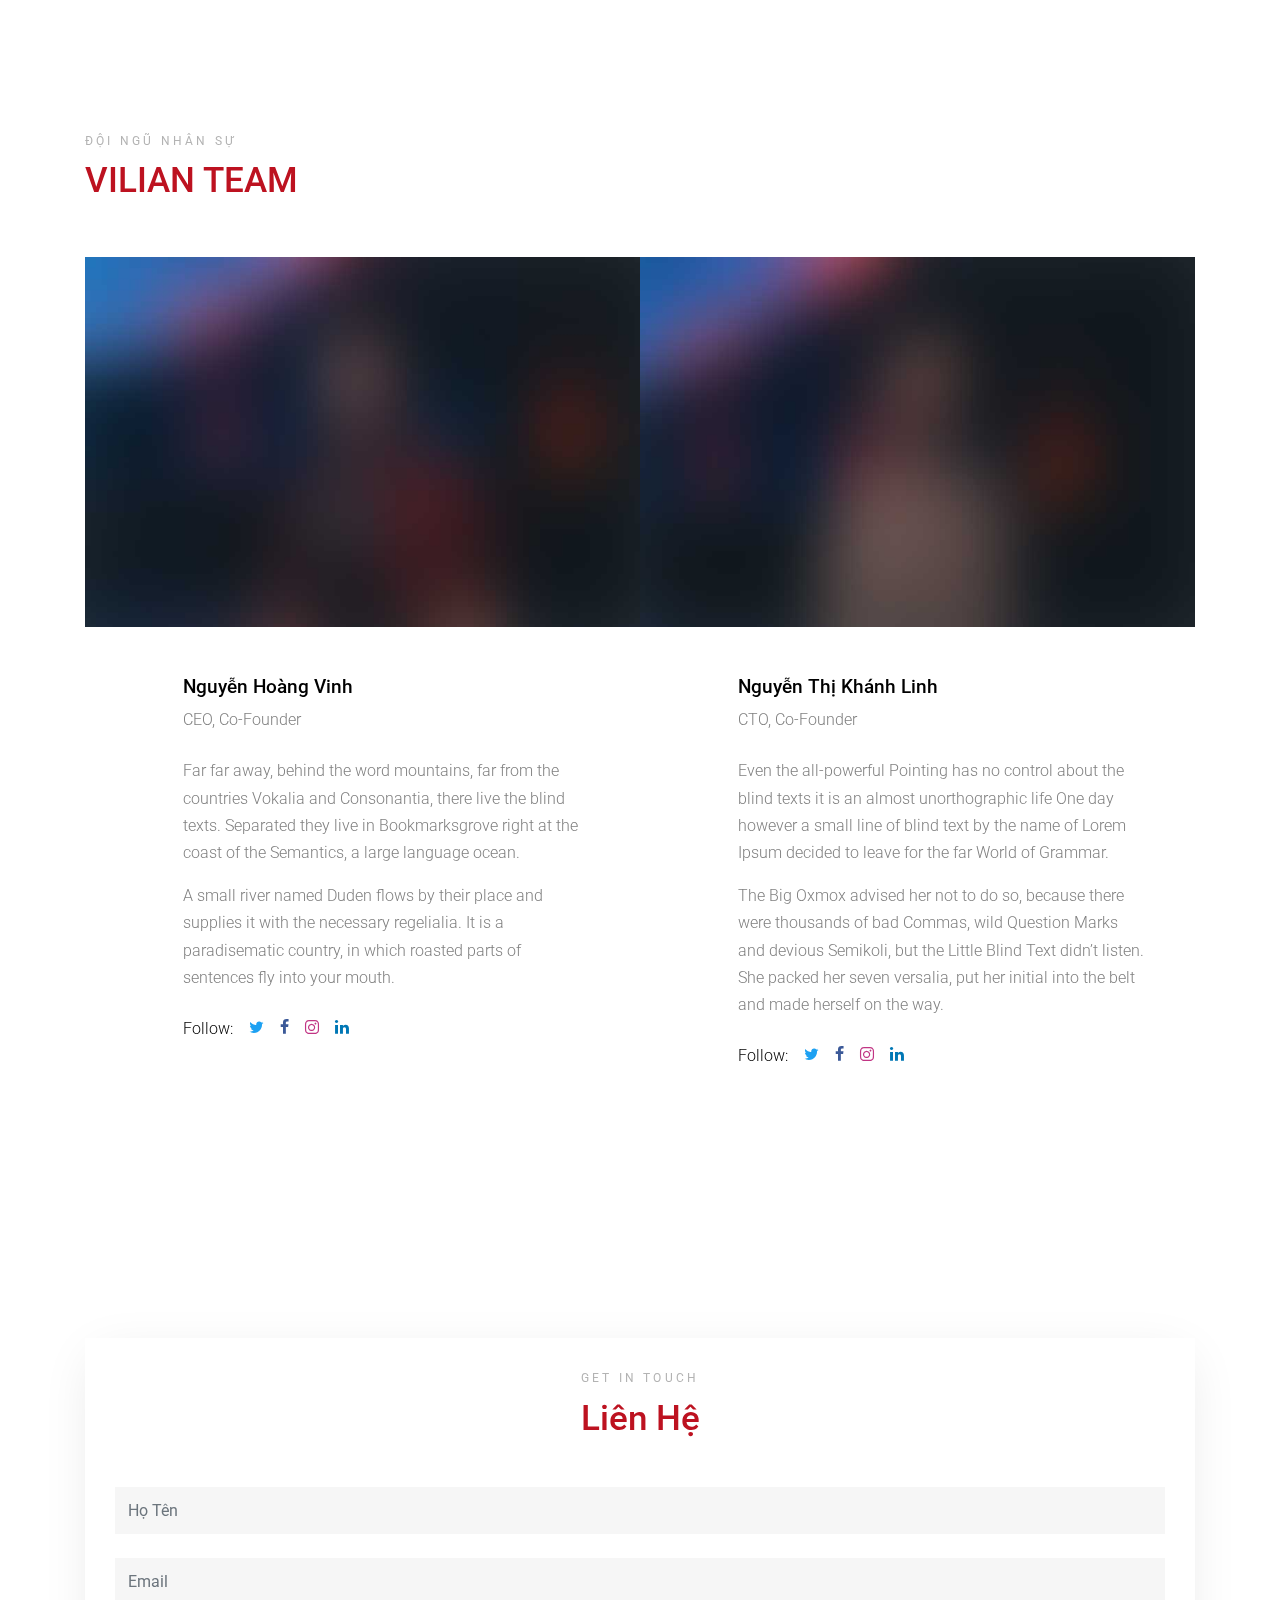
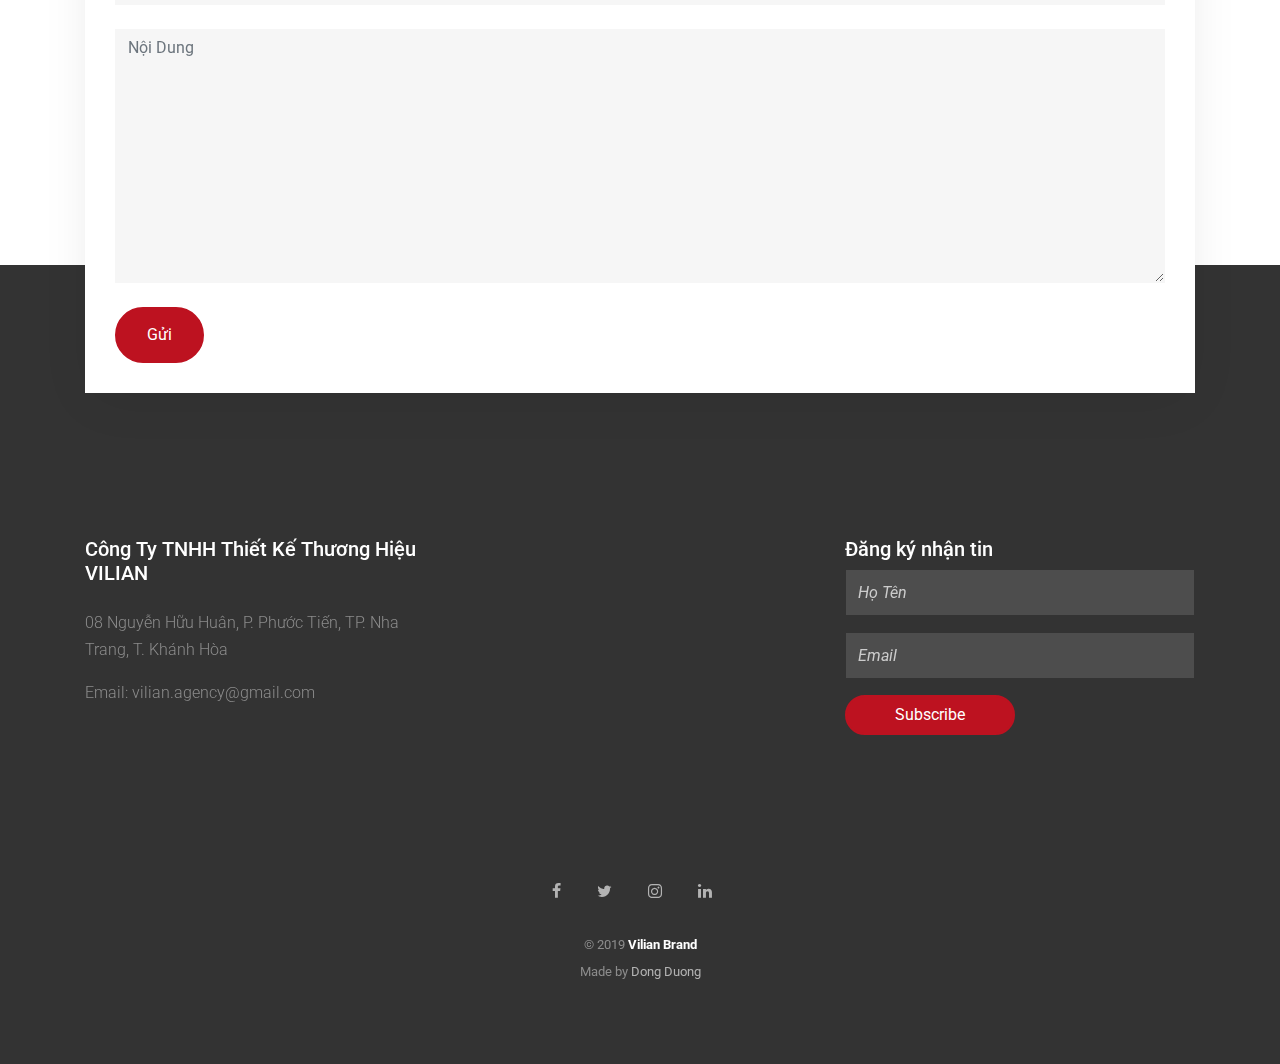
==== commit d60df767: "update" ====
--- a/public/index.html
+++ b/public/index.html
@@ -146,7 +146,7 @@
             <h2 class="title text-primary">VILIAN có thể giúp bạn</h2>
           </div>
         </div>
-        <div class="row">
+        <div class="rowa">
           <p class="mb-4"><b><strong>TƯ VẤN THƯƠNG HIỆU</strong></b></p>
           <div class="col-lg-11 ml-auto">
             <div class="row">
@@ -163,7 +163,7 @@
           </div>
         </div>
         <div class="row">
-          <p class="mb-4"><b><strong>THIẾT KẾ XÂY DỰNG HỆ THỐNG NHẬN DIỆN THƯƠNG HIỆU</strong></b></p>
+          <p class="mb-4" style="padding-left: 20px;"><b><strong>THIẾT KẾ XÂY DỰNG HỆ THỐNG NHẬN DIỆN THƯƠNG HIỆU</strong></b></p>
           <div class="col-lg-11 ml-auto">
             <div class="row">
               <div class="col-md-6 col-lg-4 mb-4 mb-lg-4">
@@ -281,7 +281,7 @@
             </div>
           </div>
         </div>
-        <div class="row">
+        <div class="rowa">
           <p class="mb-4"><b><strong>DỊCH VỤ KHÁC</strong></b></p>
           <div class="col-lg-11 ml-auto">
             <div class="row">
--- a/public/css/style.css
+++ b/public/css/style.css
@@ -120,6 +120,11 @@
       padding: 7em 0; } }
   .site-section.site-section-sm {
     padding: 4em 0; }
+
+  .site-section .rowa {
+    padding-right: 20px;
+    padding-left: 20px;
+  }
 
 .site-section-heading {
   font-size: 30px;
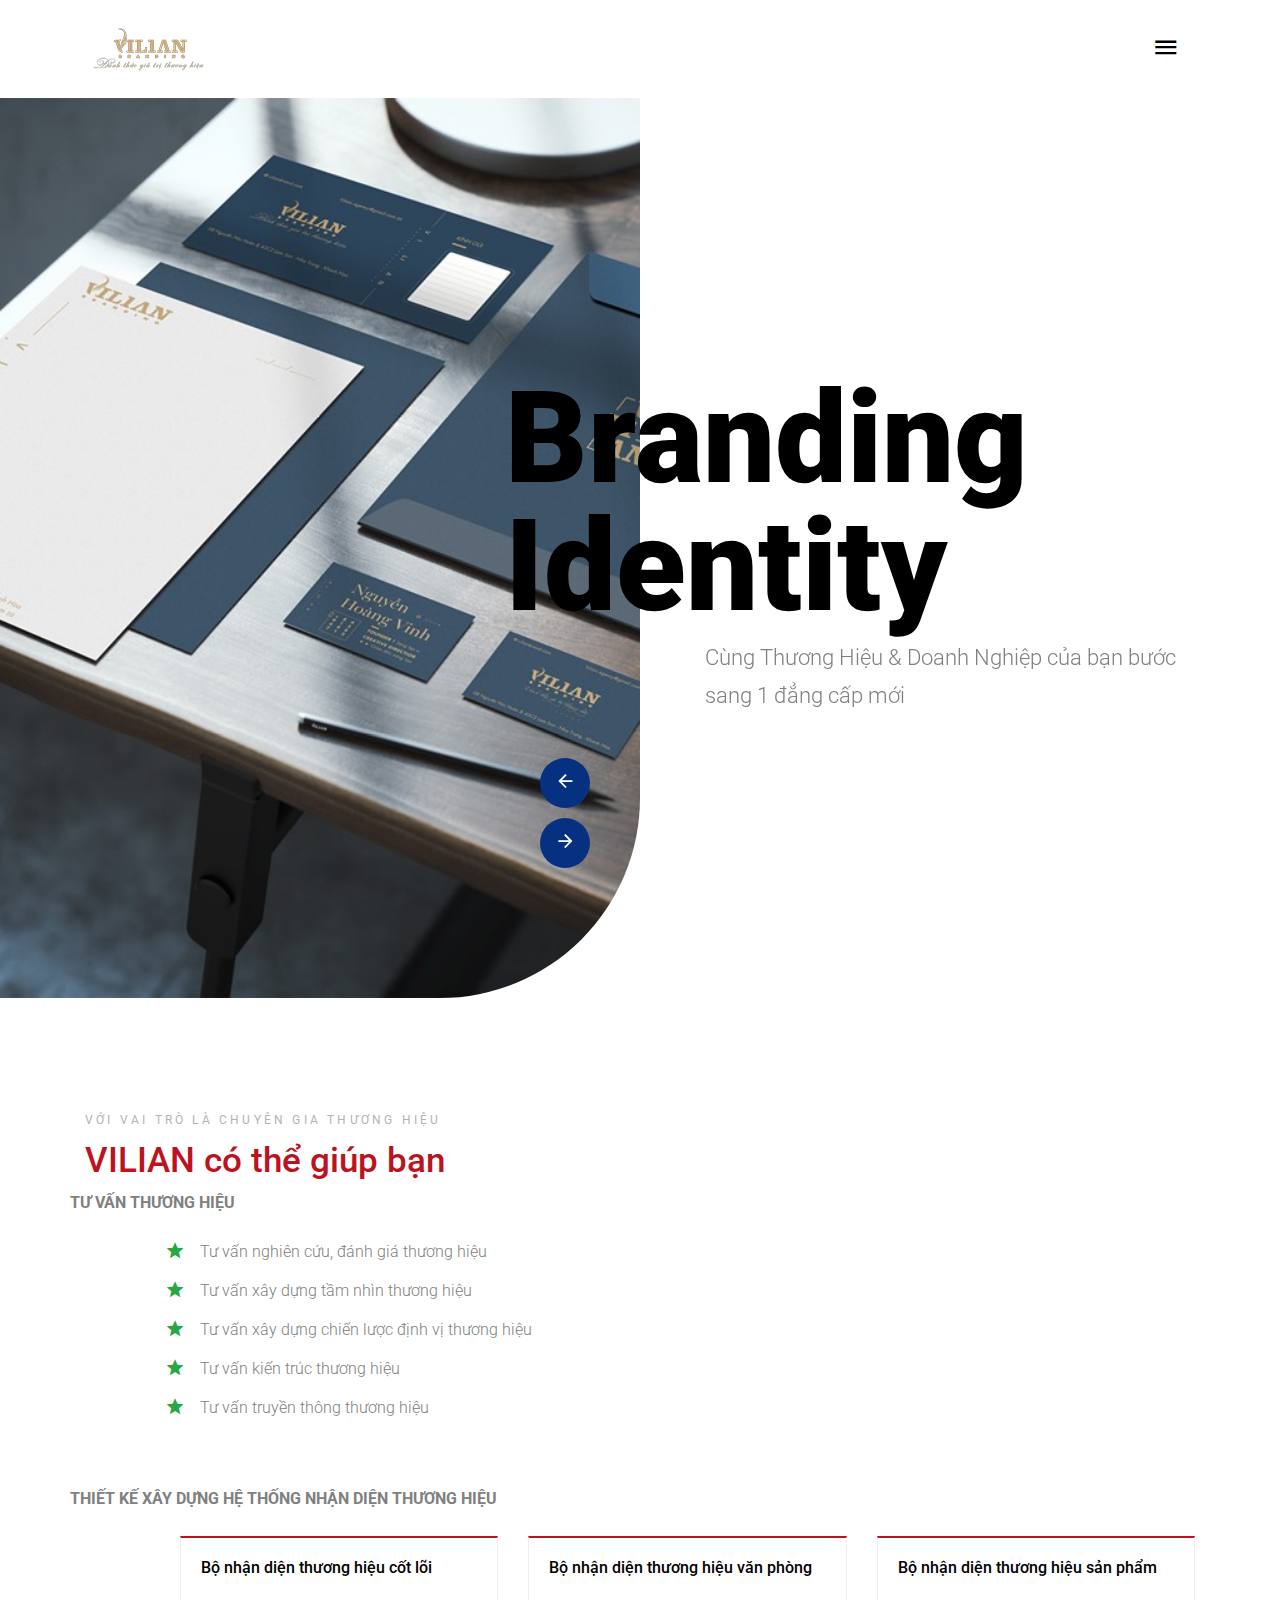
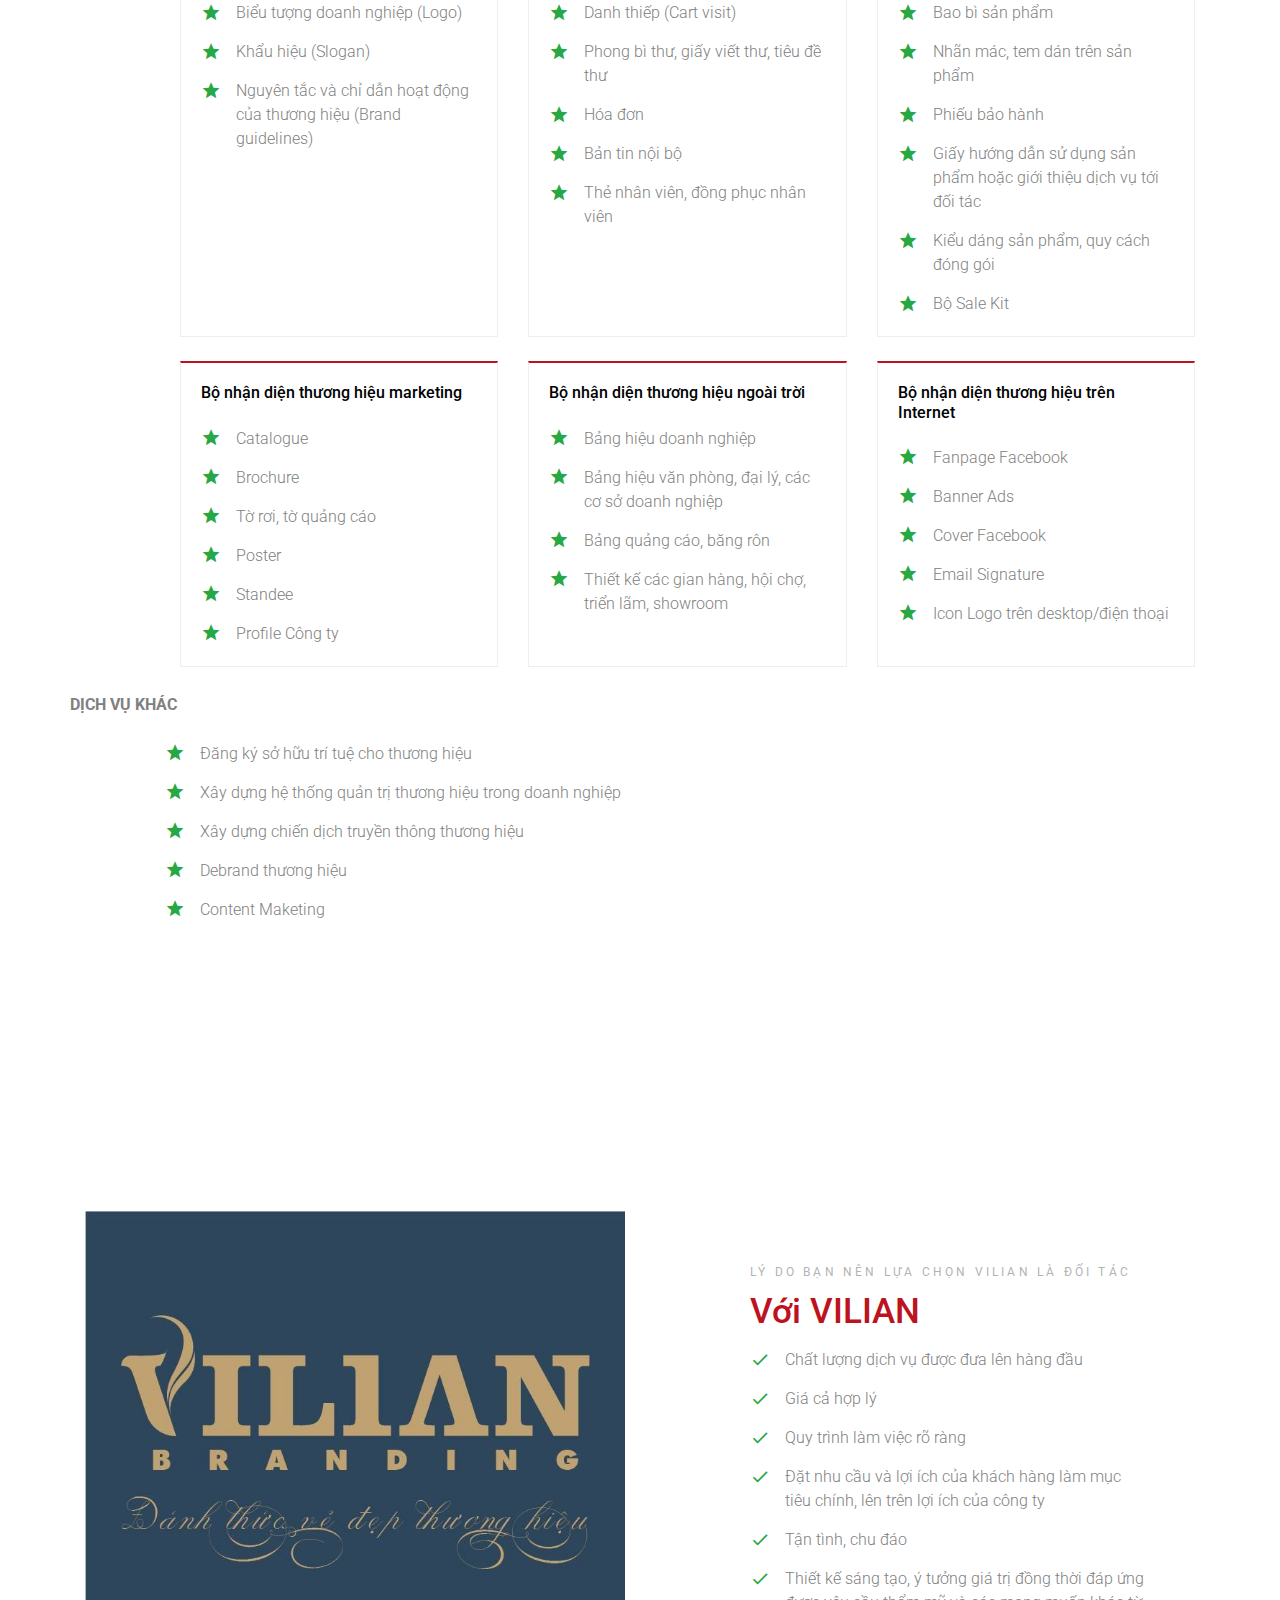
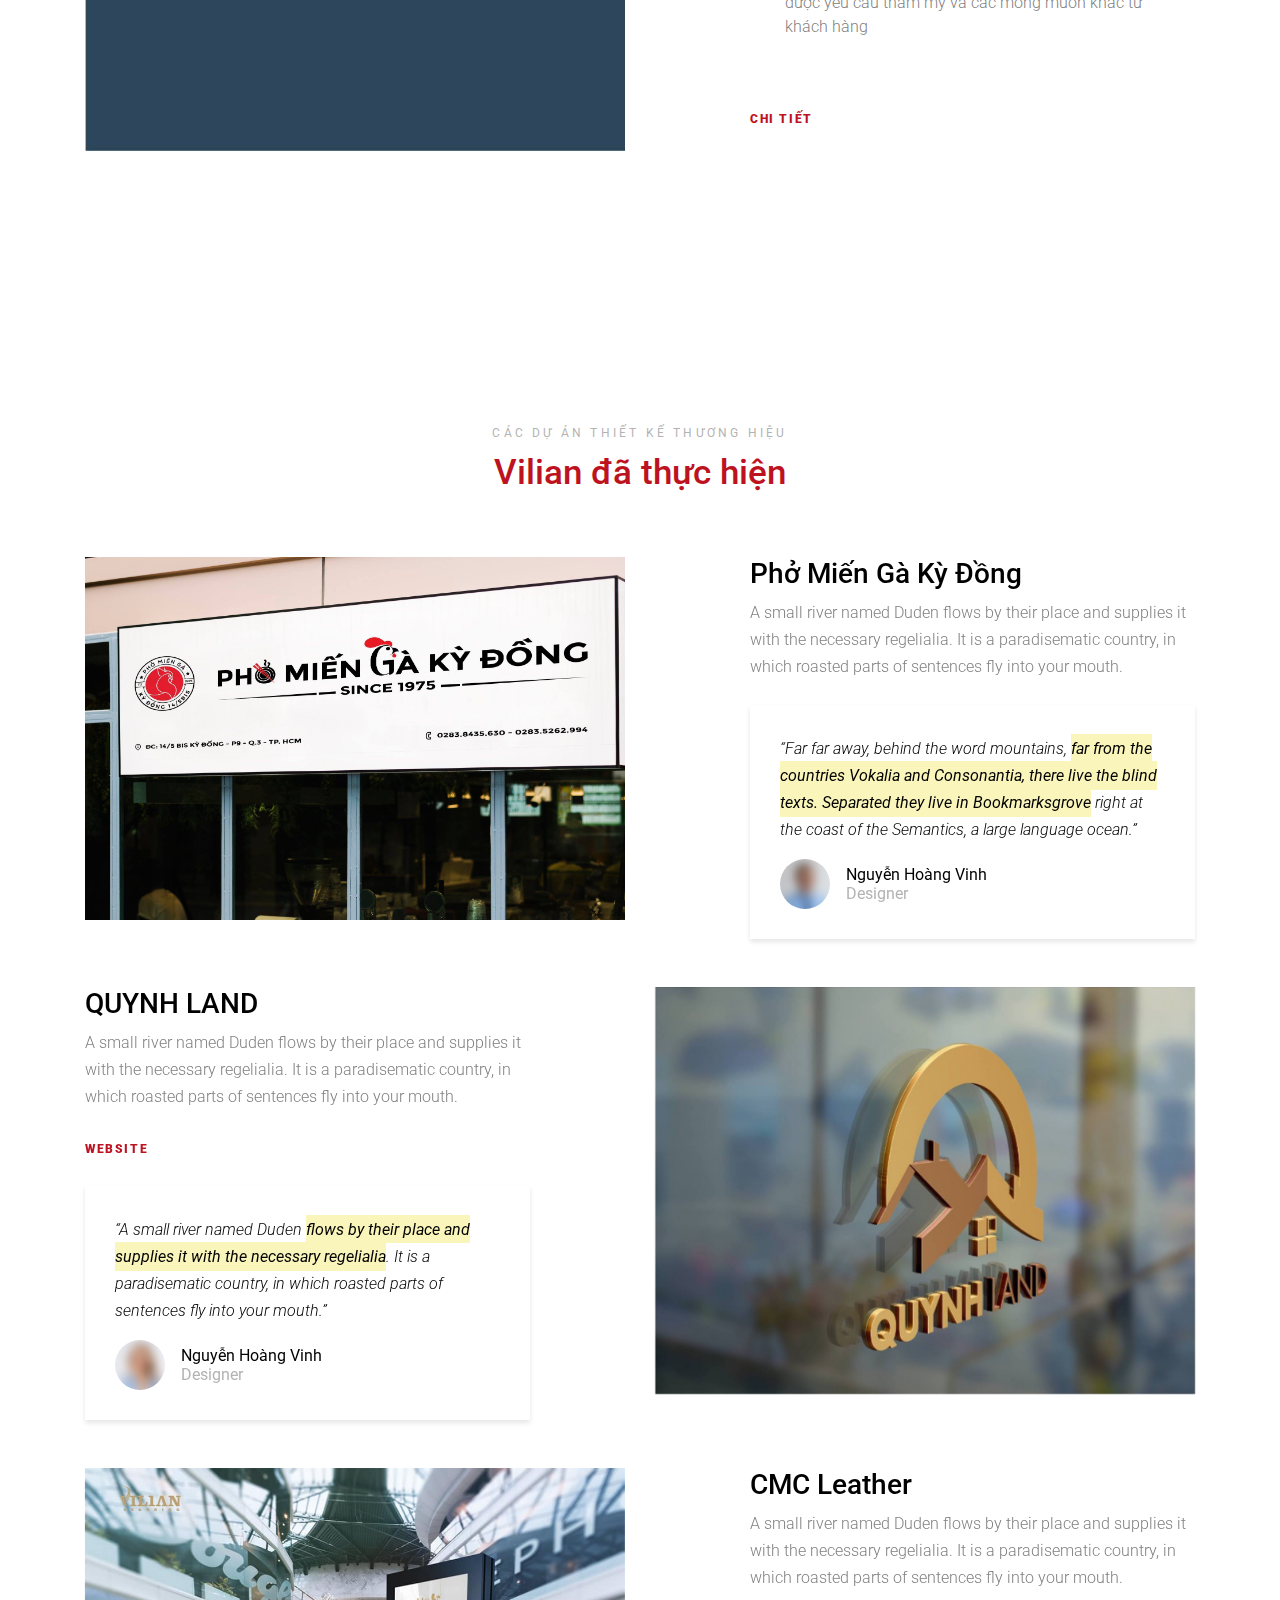
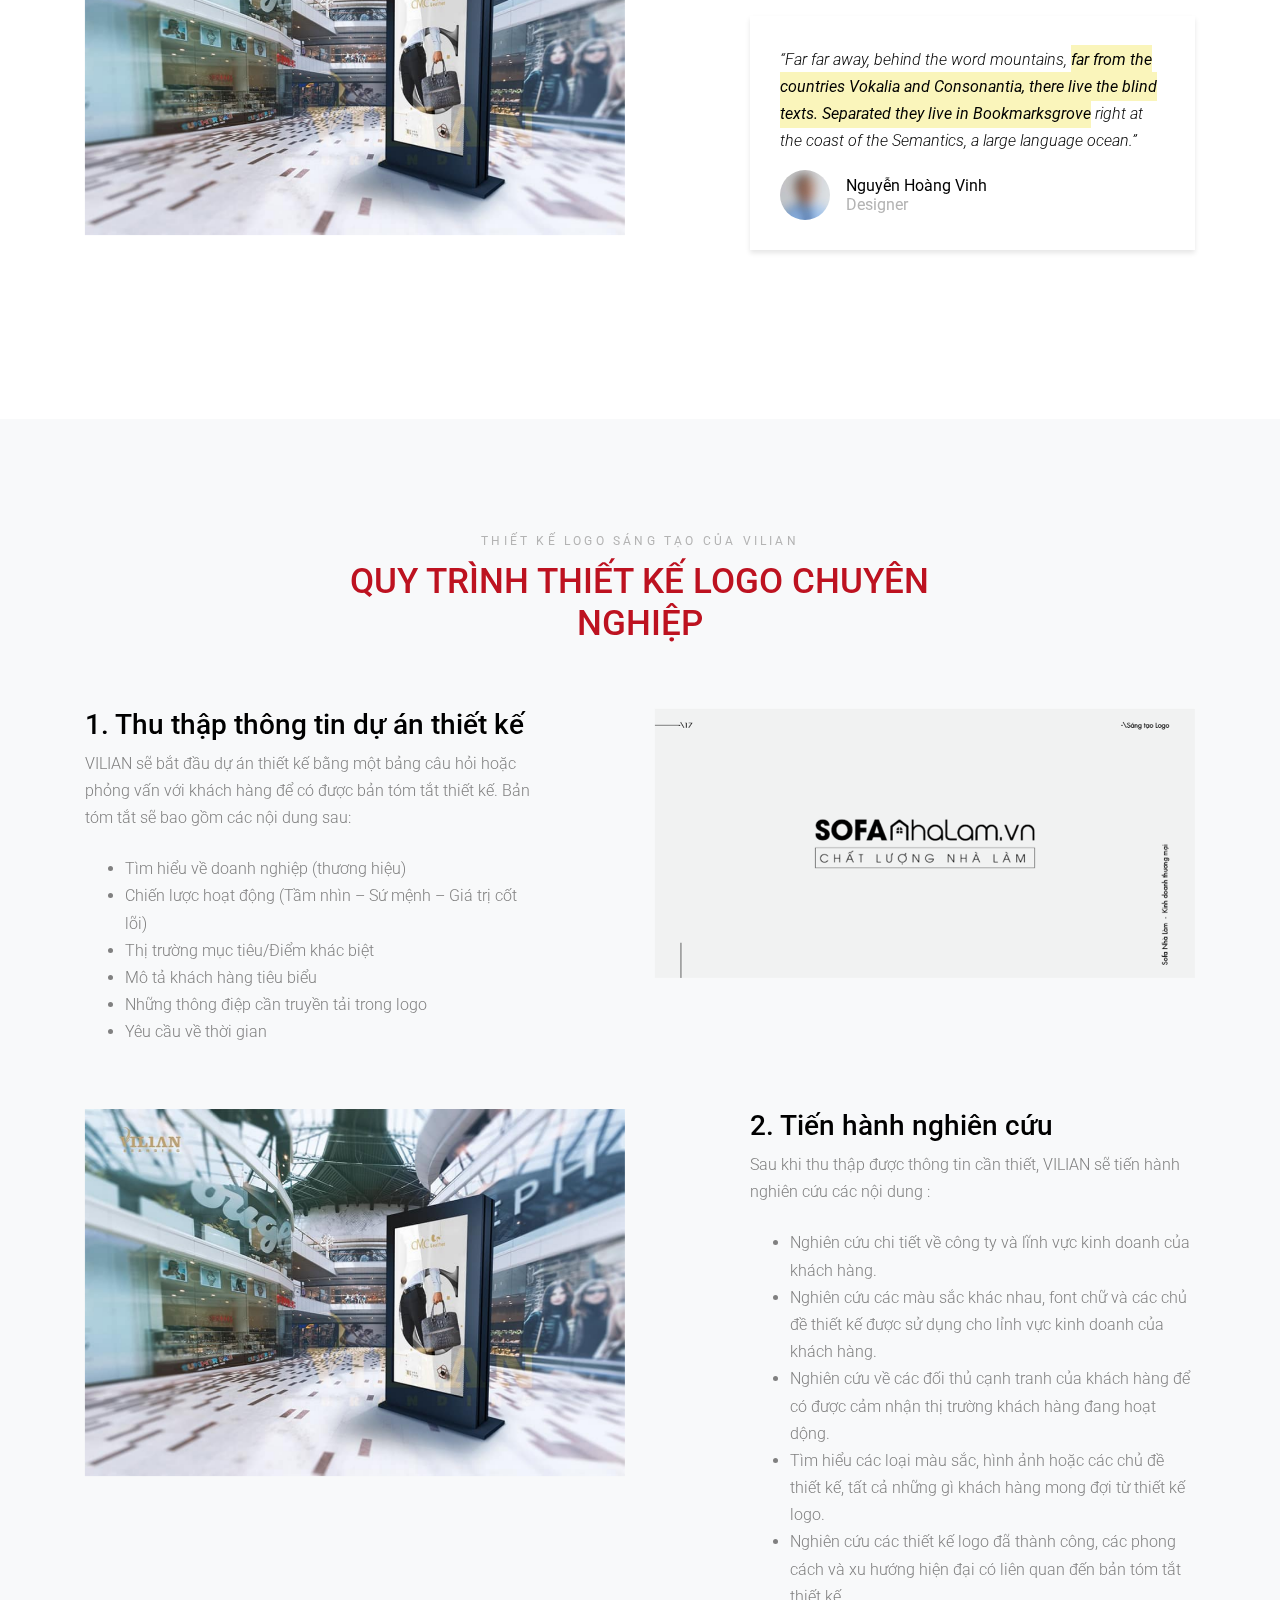
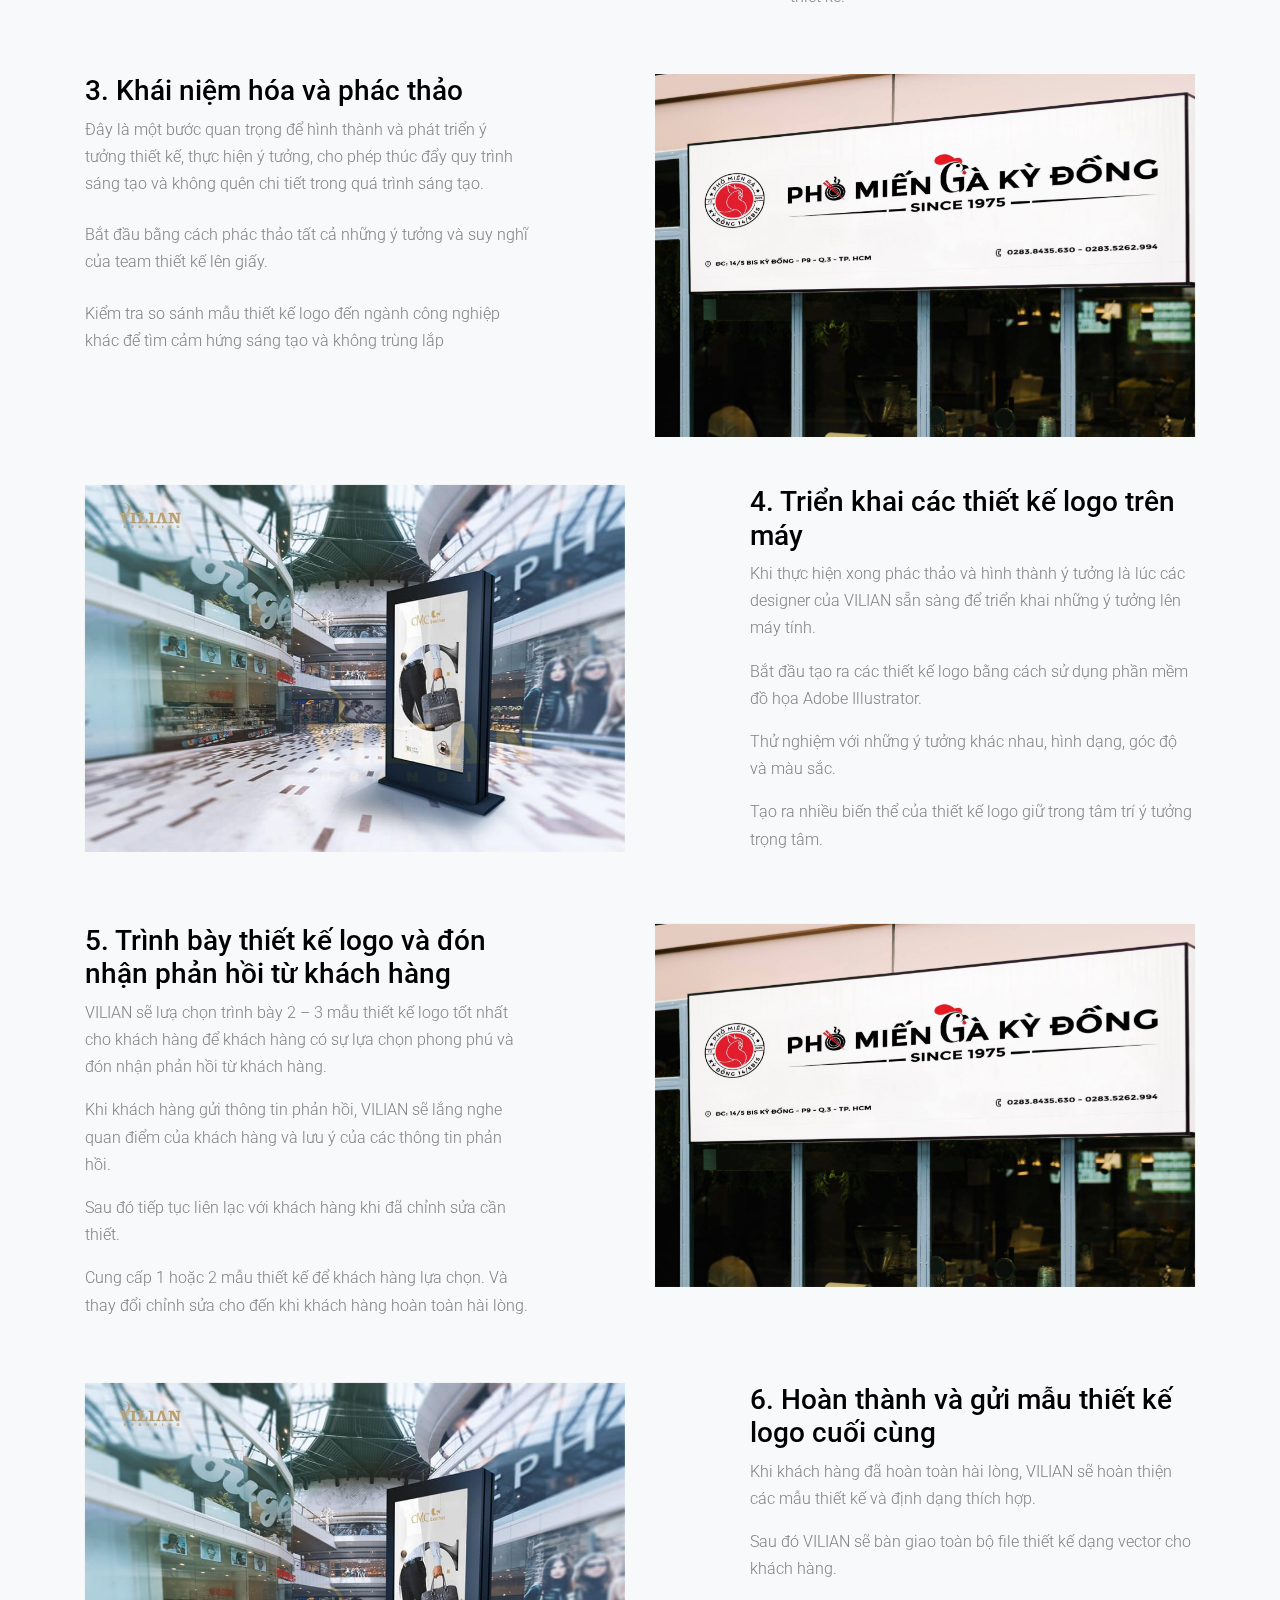
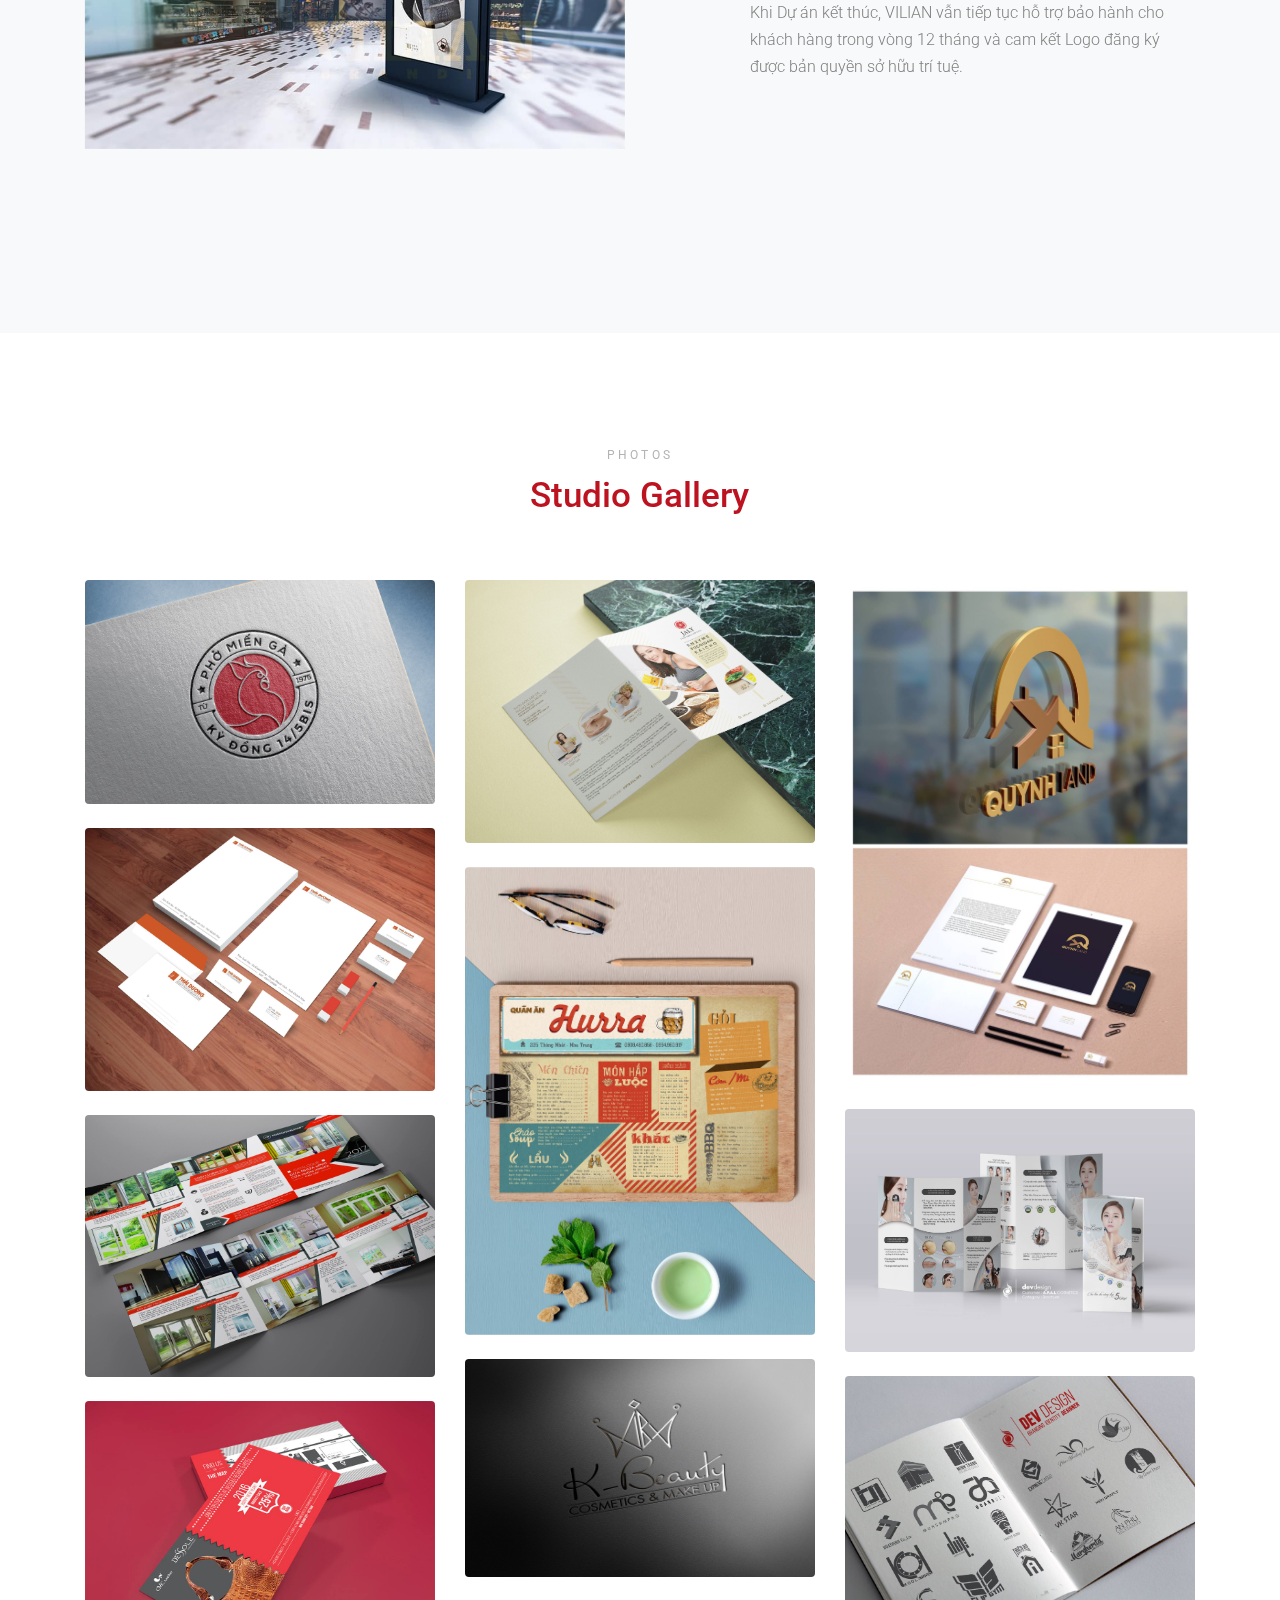
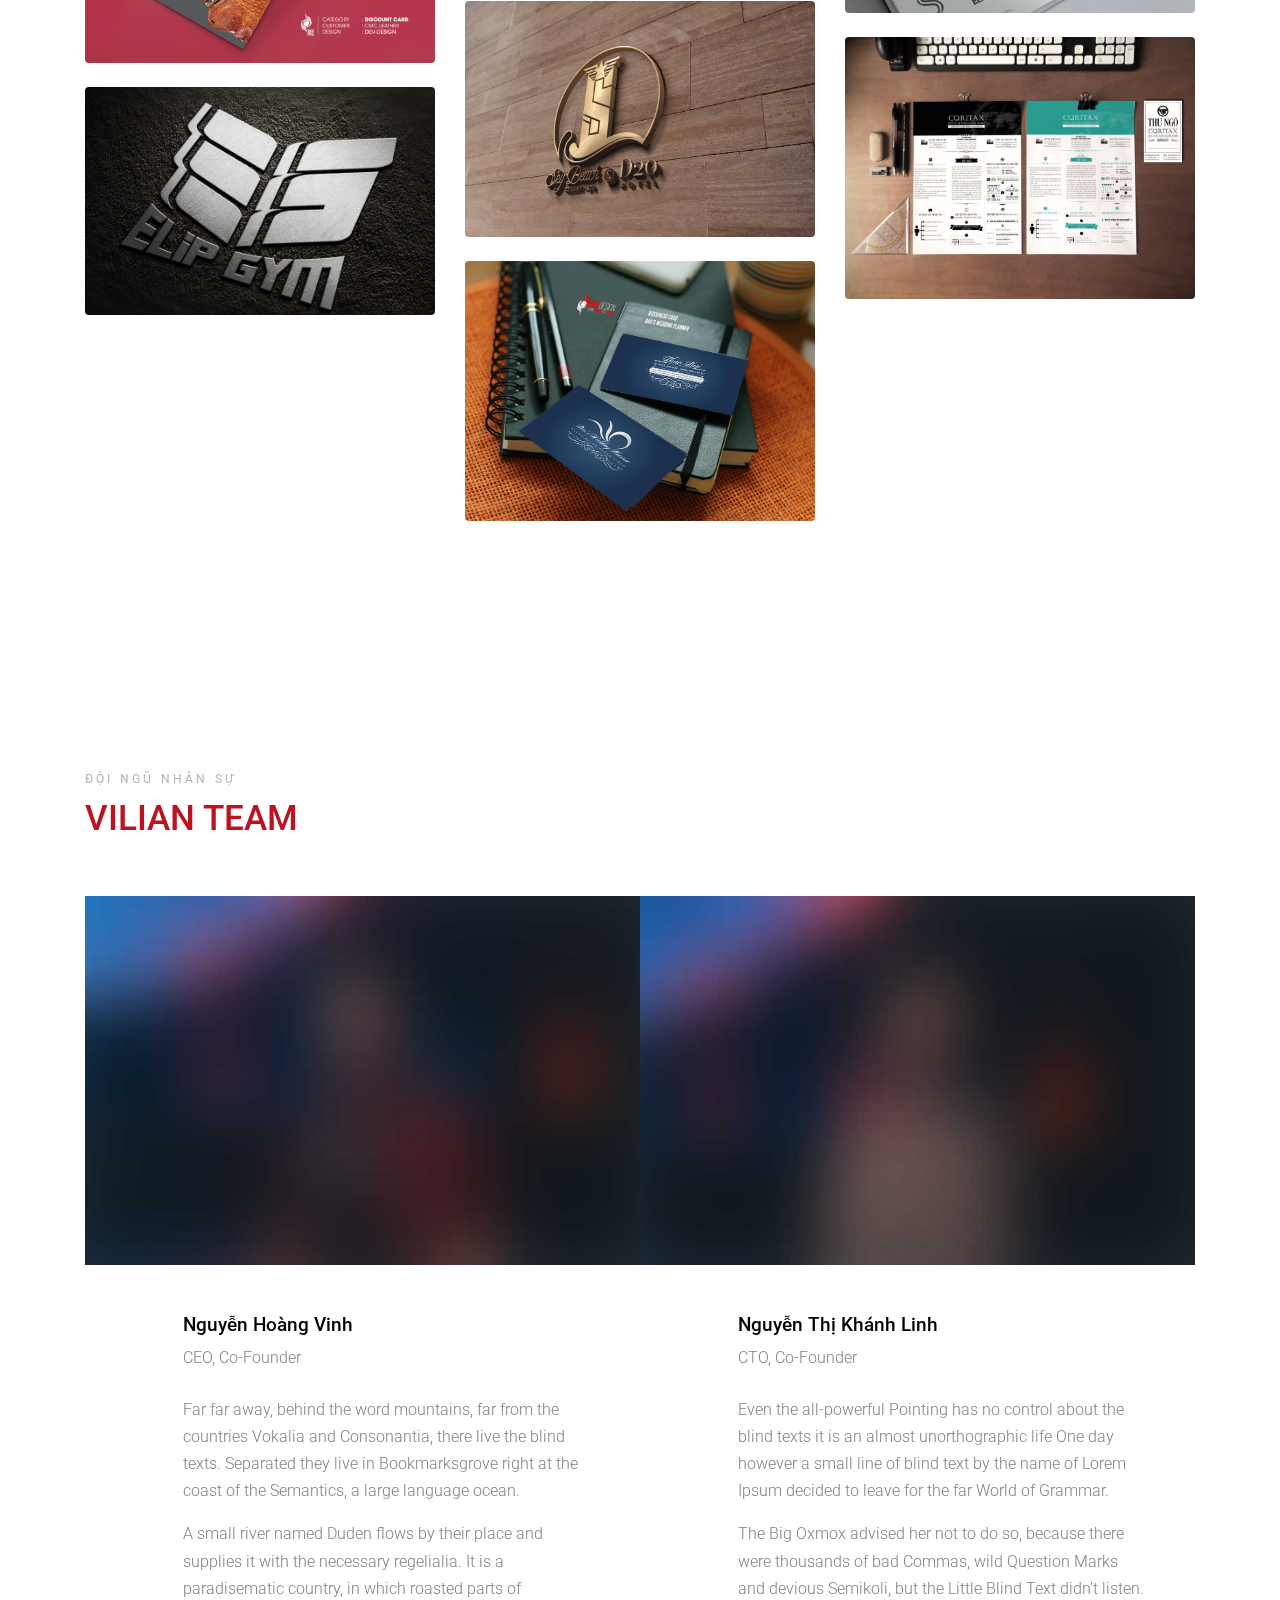
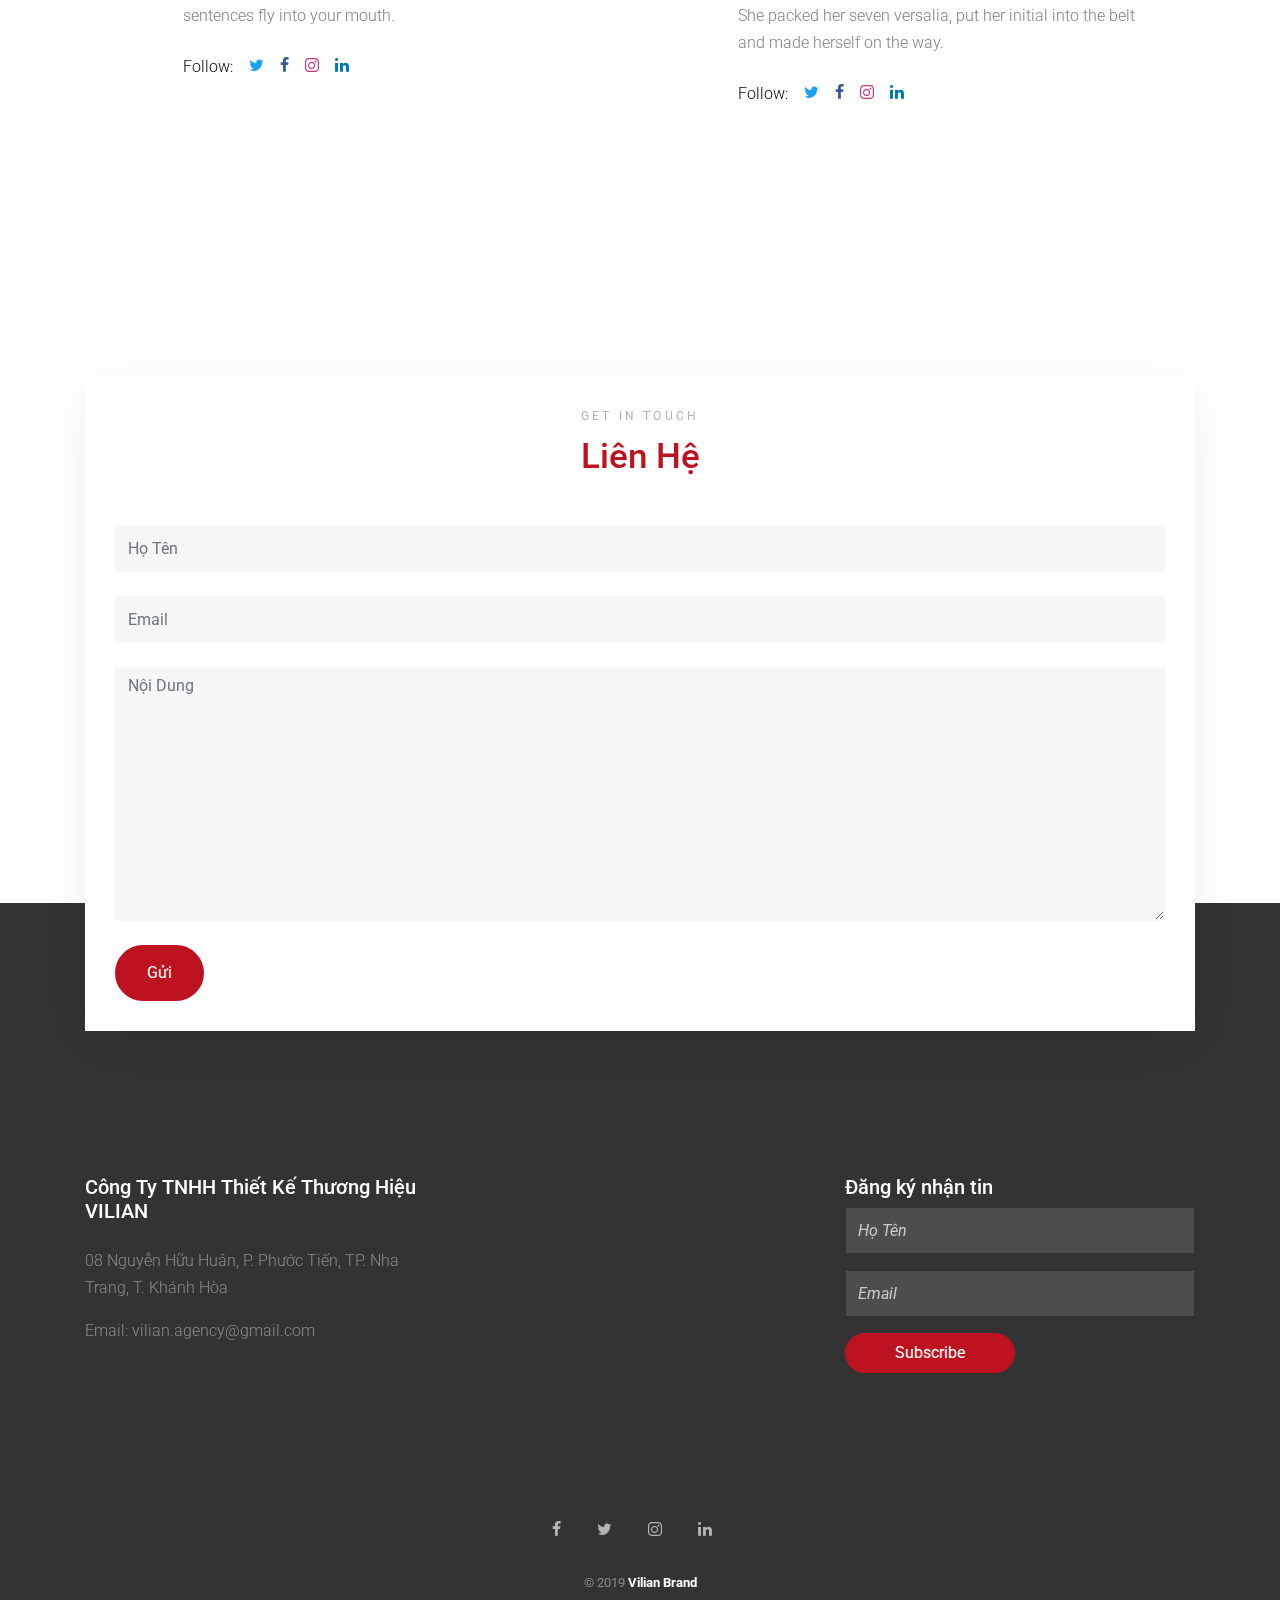
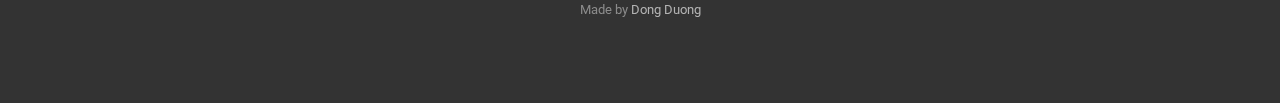
==== commit a08ba7f4: "update" ====
--- a/public/index.html
+++ b/public/index.html
@@ -146,7 +146,7 @@
             <h2 class="title text-primary">VILIAN có thể giúp bạn</h2>
           </div>
         </div>
-        <div class="rowa">
+        <div class="row">
           <p class="mb-4"><b><strong>TƯ VẤN THƯƠNG HIỆU</strong></b></p>
           <div class="col-lg-11 ml-auto">
             <div class="row">
@@ -163,7 +163,7 @@
           </div>
         </div>
         <div class="row">
-          <p class="mb-4" style="padding-left: 20px;"><b><strong>THIẾT KẾ XÂY DỰNG HỆ THỐNG NHẬN DIỆN THƯƠNG HIỆU</strong></b></p>
+          <p class="mb-4"><b><strong>THIẾT KẾ XÂY DỰNG HỆ THỐNG NHẬN DIỆN THƯƠNG HIỆU</strong></b></p>
           <div class="col-lg-11 ml-auto">
             <div class="row">
               <div class="col-md-6 col-lg-4 mb-4 mb-lg-4">
@@ -281,7 +281,7 @@
             </div>
           </div>
         </div>
-        <div class="rowa">
+        <div class="row">
           <p class="mb-4"><b><strong>DỊCH VỤ KHÁC</strong></b></p>
           <div class="col-lg-11 ml-auto">
             <div class="row">
@@ -424,78 +424,96 @@
       <div class="container">
          <div class="row mb-5 ">
           <div class="col-md-7 section-title text-center mx-auto">
-            <span class="sub-title mb-2 d-block">Khách hàng nói gì về Vilian</span>
-            <h2 class="title text-primary mb-3">Our Client Sayings</h2>
-          </div>
-        </div>
-        <div class="row">
-          <div class="col-lg-6 mb-4">
-            <div class="testimonial bg-white h-100">
-              <blockquote class="mb-3">
-                <p>&ldquo;Far far away, behind the word mountains, <strong>far from the countries Vokalia and Consonantia, there live the blind texts. Separated they live in Bookmarksgrove</strong> right at the coast of the Semantics, a large language ocean.&rdquo;</p>
-              </blockquote>
-              <div class="d-flex align-items-center vcard">
-                <figure class="mb-0 mr-3">
-                  <img src="images/person_3.jpg" alt="" class="img-fluid ounded-circle">
-                </figure>
-                <div class="vcard-text">
-                  <span class="d-block">Jacob Spencer</span>
-                  <span class="position">Web Designer</span>
-                </div>
-              </div>
-            </div>
-          </div>
-          <div class="col-lg-6 mb-4">
-            <div class="testimonial bg-white h-100">
-              <blockquote class="mb-3">
-                <p>&ldquo;A small river named Duden <strong>flows by their place and supplies it with the necessary regelialia</strong>. It is a paradisematic country, in which roasted parts of sentences fly into your mouth.&rdquo;</p>
-              </blockquote>
-              <div class="d-flex align-items-center vcard">
-                <figure class="mb-0 mr-3">
-                  <img src="images/person_4.jpg" alt="" class="img-fluid ounded-circle">
-                </figure>
-                <div class="vcard-text">
-                  <span class="d-block">Jean Smith</span>
-                  <span class="position">Web Designer</span>
-                </div>
-              </div>
-            </div>
-          </div>
-
-          <div class="col-lg-6 mb-4">
-            <div class="testimonial bg-white h-100">
-              <blockquote class="mb-3">
-                <p>&ldquo;A small river named Duden <strong>flows by their place and supplies it with the necessary regelialia</strong>. It is a paradisematic country, in which roasted parts of sentences fly into your mouth.&rdquo;</p>
-              </blockquote>
-              <div class="d-flex align-items-center vcard">
-                <figure class="mb-0 mr-3">
-                  <img src="images/person_4.jpg" alt="" class="img-fluid ounded-circle">
-                </figure>
-                <div class="vcard-text">
-                  <span class="d-block">Jean Smith</span>
-                  <span class="position">Web Designer</span>
-                </div>
-              </div>
-            </div>
-            
-          </div>
-          <div class="col-lg-6 mb-4">
-            <div class="testimonial bg-white h-100">
-              <blockquote class="mb-3">
-                <p>&ldquo;Far far away, behind the word mountains, <strong>far from the countries Vokalia and Consonantia, there live the blind texts. Separated they live in Bookmarksgrove</strong> right at the coast of the Semantics, a large language ocean.&rdquo;</p>
-              </blockquote>
-              <div class="d-flex align-items-center vcard">
-                <figure class="mb-0 mr-3">
-                  <img src="images/person_3.jpg" alt="" class="img-fluid ounded-circle">
-                </figure>
-                <div class="vcard-text">
-                  <span class="d-block">Jacob Spencer</span>
-                  <span class="position">Web Designer</span>
-                </div>
-              </div>
-            </div>
-          </div>
-        </div>
+            <span class="sub-title mb-2 d-block">Thiết kế logo sáng tạo của VILIAN</span>
+            <h2 class="title text-primary mb-3">QUY TRÌNH THIẾT KẾ LOGO CHUYÊN NGHIỆP</h2>
+          </div>
+        </div>
+
+        <div class="row mb-5">
+          <div class="col-lg-6 order-1 order-lg-2 mb-4 mb-lg-0">
+            <img src="images/logo-sofa-nha-lam.png" alt="" class="img-fluid">
+          </div>
+          <div class="col-lg-5 h-100 jm-sticky-top mr-auto order-2 order-lg-1">
+            <h3>1.  Thu thập thông tin dự án thiết kế </h3>
+            <p class="mb-4">VILIAN sẽ bắt đầu dự án thiết kế bằng một bảng câu hỏi hoặc phỏng vấn với khách hàng để có được bản tóm tắt thiết kế. Bản tóm tắt sẽ bao gồm các nội dung sau:</p>
+            <ul>
+              <li>Tìm hiểu về doanh nghiệp (thương hiệu)</li>
+              <li>Chiến lược hoạt động (Tầm nhìn – Sứ mệnh – Giá trị cốt lõi)</li>
+              <li>Thị trường mục tiêu/Điểm khác biệt</li>
+              <li>Mô tả khách hàng tiêu biểu </li>
+              <li>Những thông điệp cần truyền tải trong logo</li>
+              <li>Yêu cầu về thời gian</li>
+            </ul>
+          </div>
+        </div>
+
+        <div class="row mb-5">
+          <div class="col-lg-6 mb-4 mb-lg-40">
+            <img src="images/project3.jpg" alt="" class="img-fluid">
+          </div>
+          <div class="col-lg-5 h-100 jm-sticky-top ml-auto">
+            <h3>2.  Tiến hành nghiên cứu</h3>
+            <p class="mb-4">Sau khi thu thập được thông tin cần thiết, VILIAN sẽ tiến hành nghiên cứu các nội dung :</p>
+            <ul>
+              <li>Nghiên cứu chi tiết về công ty và lĩnh vực kinh doanh của khách hàng.</li>
+              <li>Nghiên cứu các màu sắc khác nhau, font chữ và các chủ đề thiết kế được sử dụng cho lỉnh vực kinh doanh của khách hàng.</li>
+              <li>Nghiên cứu về các đối thủ cạnh tranh của khách hàng để có được cảm nhận thị trường khách hàng đang hoạt dộng.</li>
+              <li>Tìm hiểu các loại màu sắc, hình ảnh hoặc các chủ đề thiết kế, tất cả những gì khách hàng mong đợi từ thiết kế logo.</li>
+              <li>Nghiên cứu các thiết kế logo đã thành công, các phong cách và xu hướng hiện đại có liên quan đến bản tóm tắt thiết kế.</li>
+            </ul>
+          </div>
+        </div>
+
+        <div class="row mb-5">
+          <div class="col-lg-6 order-1 order-lg-2 mb-4 mb-lg-0">
+            <img src="images/project1.jpg" alt="Pho Mien Ga Ky Dong Logo" class="img-fluid">
+          </div>
+          <div class="col-lg-5 h-100 jm-sticky-top mr-auto order-2 order-lg-1">
+            <h3>3.  Khái niệm hóa và phác thảo</h3>
+            <p class="mb-4">Đây là một bước quan trọng để hình thành và phát triển ý tưởng thiết kế, thực hiện ý tưởng, cho phép thúc đẩy quy trình sáng tạo và không quên chi tiết trong quá trình sáng tạo.</p>
+            <p class="mb-4">Bắt đầu bằng cách phác thảo tất cả những ý tưởng và suy nghĩ của team thiết kế lên giấy.</p>
+            <p class="mb-4">Kiểm tra so sánh mẫu thiết kế logo đến ngành công nghiệp khác để tìm cảm hứng sáng tạo và không trùng lắp</p>
+          </div>
+        </div>
+
+        <div class="row mb-5">
+          <div class="col-lg-6 mb-4 mb-lg-40">
+            <img src="images/project3.jpg" alt="" class="img-fluid">
+          </div>
+          <div class="col-lg-5 h-100 jm-sticky-top ml-auto">
+            <h3>4.  Triển khai các thiết kế logo trên máy</h3>
+            <p>Khi thực hiện xong phác thảo và hình thành ý tưởng là lúc các designer của VILIAN sẵn sàng để triển khai những ý tưởng lên máy tính.</p>
+            <p>Bắt đầu tạo ra các thiết kế logo bằng cách sử dụng phần mềm đồ họa Adobe Illustrator.</p>
+            <p>Thử nghiệm với những ý tưởng khác nhau, hình dạng, góc độ và màu sắc.</p>
+            <p>Tạo ra nhiều biến thể của thiết kế logo giữ trong tâm trí ý tưởng trọng tâm.</p>
+          </div>
+        </div>
+
+        <div class="row mb-5">
+          <div class="col-lg-6 order-1 order-lg-2 mb-4 mb-lg-0">
+            <img src="images/project1.jpg" alt="Pho Mien Ga Ky Dong Logo" class="img-fluid">
+          </div>
+          <div class="col-lg-5 h-100 jm-sticky-top mr-auto order-2 order-lg-1">
+            <h3>5.  Trình bày thiết kế logo và đón nhận phản hồi từ khách hàng</h3>
+            <p>VILIAN sẽ lưạ chọn trình bày 2 – 3 mẫu thiết kế logo tốt nhất cho khách hàng để khách hàng có sự lựa chọn phong phú và đón nhận phản hồi từ khách hàng.</p>
+            <p>Khi khách hàng gửi thông tin phản hồi, VILIAN sẽ lắng nghe quan điểm của khách hàng và lưu ý của các thông tin phản hồi.</p>
+            <p>Sau đó tiếp tục liên lạc với khách hàng khi đã chỉnh sửa cần thiết.</p>
+            <p>Cung cấp 1 hoặc 2 mẫu thiết kế để khách hàng lựa chọn. Và thay đổi chỉnh sửa cho đến khi khách hàng hoàn toàn hài lòng.</p>
+          </div>
+        </div>
+
+        <div class="row mb-5">
+          <div class="col-lg-6 mb-4 mb-lg-40">
+            <img src="images/project3.jpg" alt="" class="img-fluid">
+          </div>
+          <div class="col-lg-5 h-100 jm-sticky-top ml-auto">
+            <h3>6.  Hoàn thành và gửi mẫu thiết kế logo cuối cùng</h3>
+            <p>Khi khách hàng đã hoàn toàn hài lòng, VILIAN sẽ hoàn thiện các mẫu thiết kế và định dạng thích hợp.</p>
+            <p>Sau đó VILIAN sẽ bàn giao toàn bộ file thiết kế dạng vector cho khách hàng.</p>
+            <p>Khi Dự án kết thúc, VILIAN vẫn tiếp tục hỗ trợ bảo hành cho khách hàng trong vòng 12 tháng và cam kết Logo đăng ký được bản quyền sở hữu trí tuệ.</p>
+          </div>
+        </div>
+
       </div>
     </div>
 
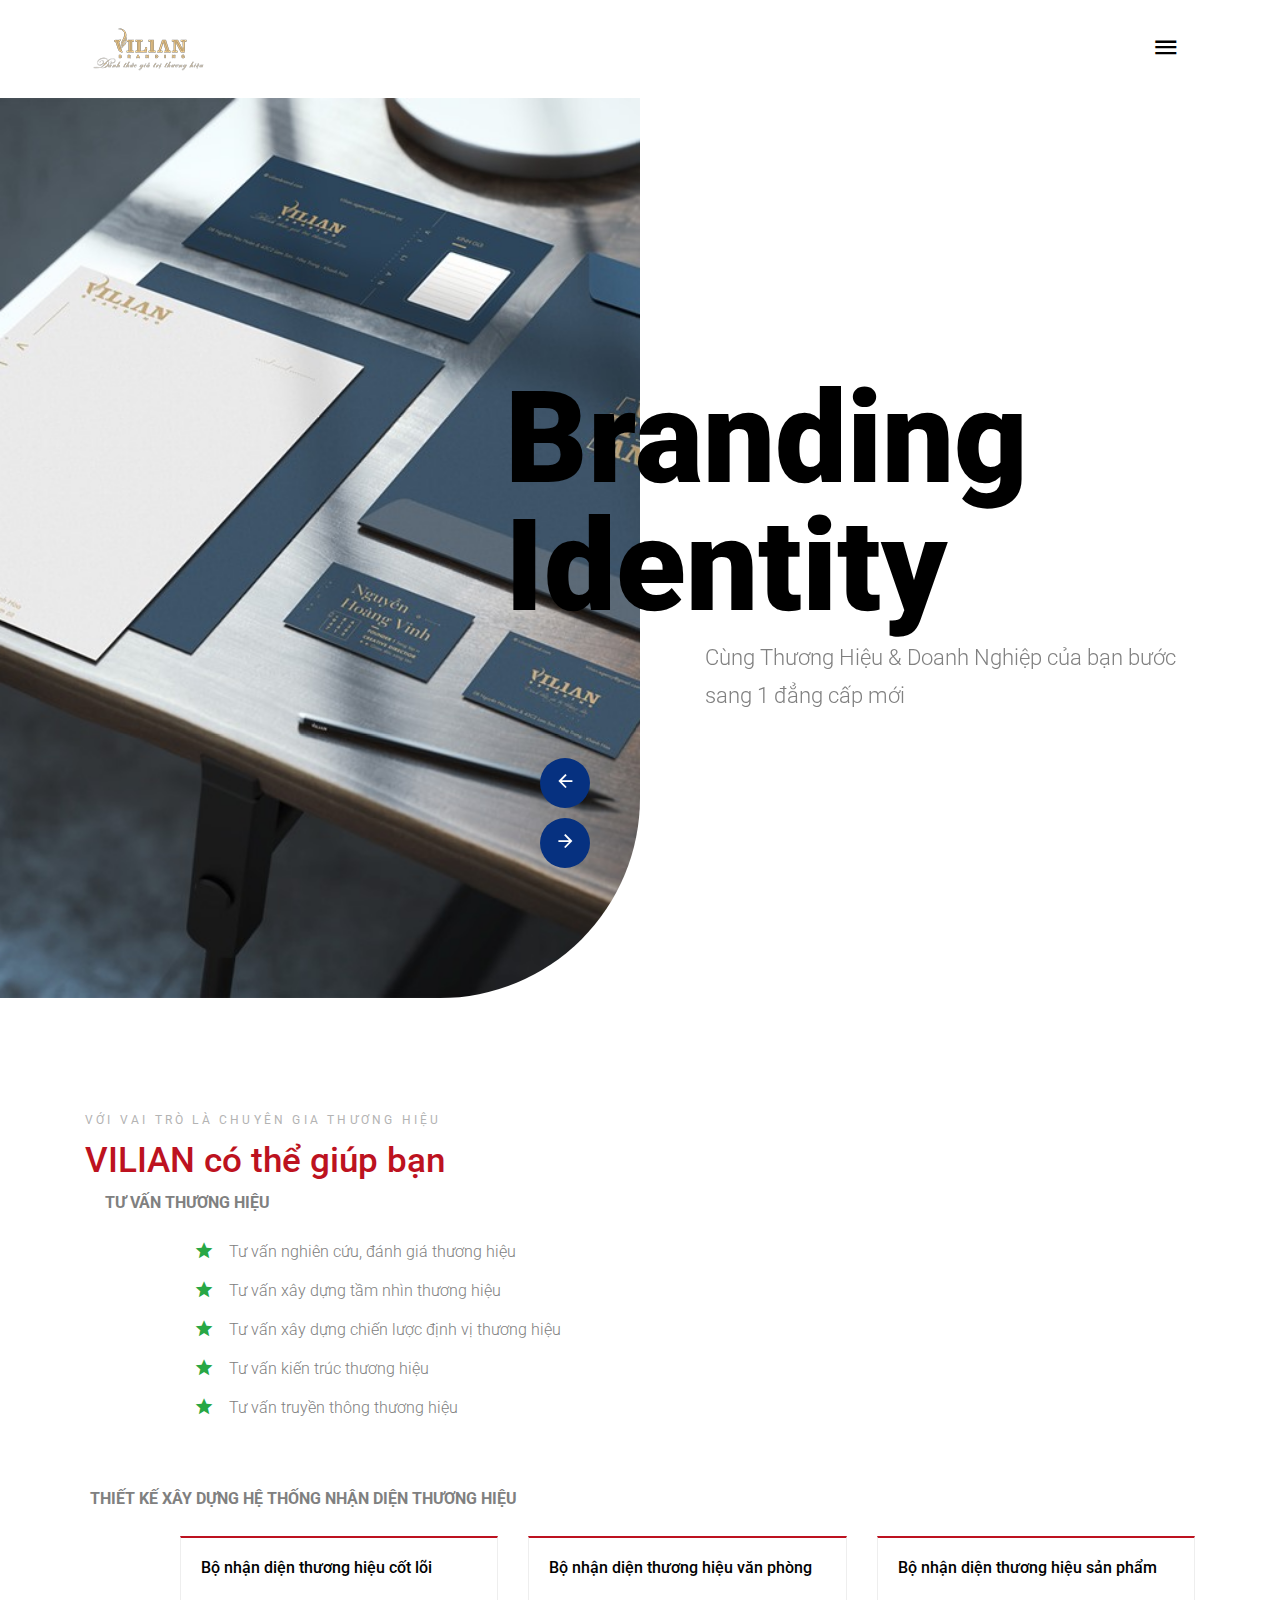
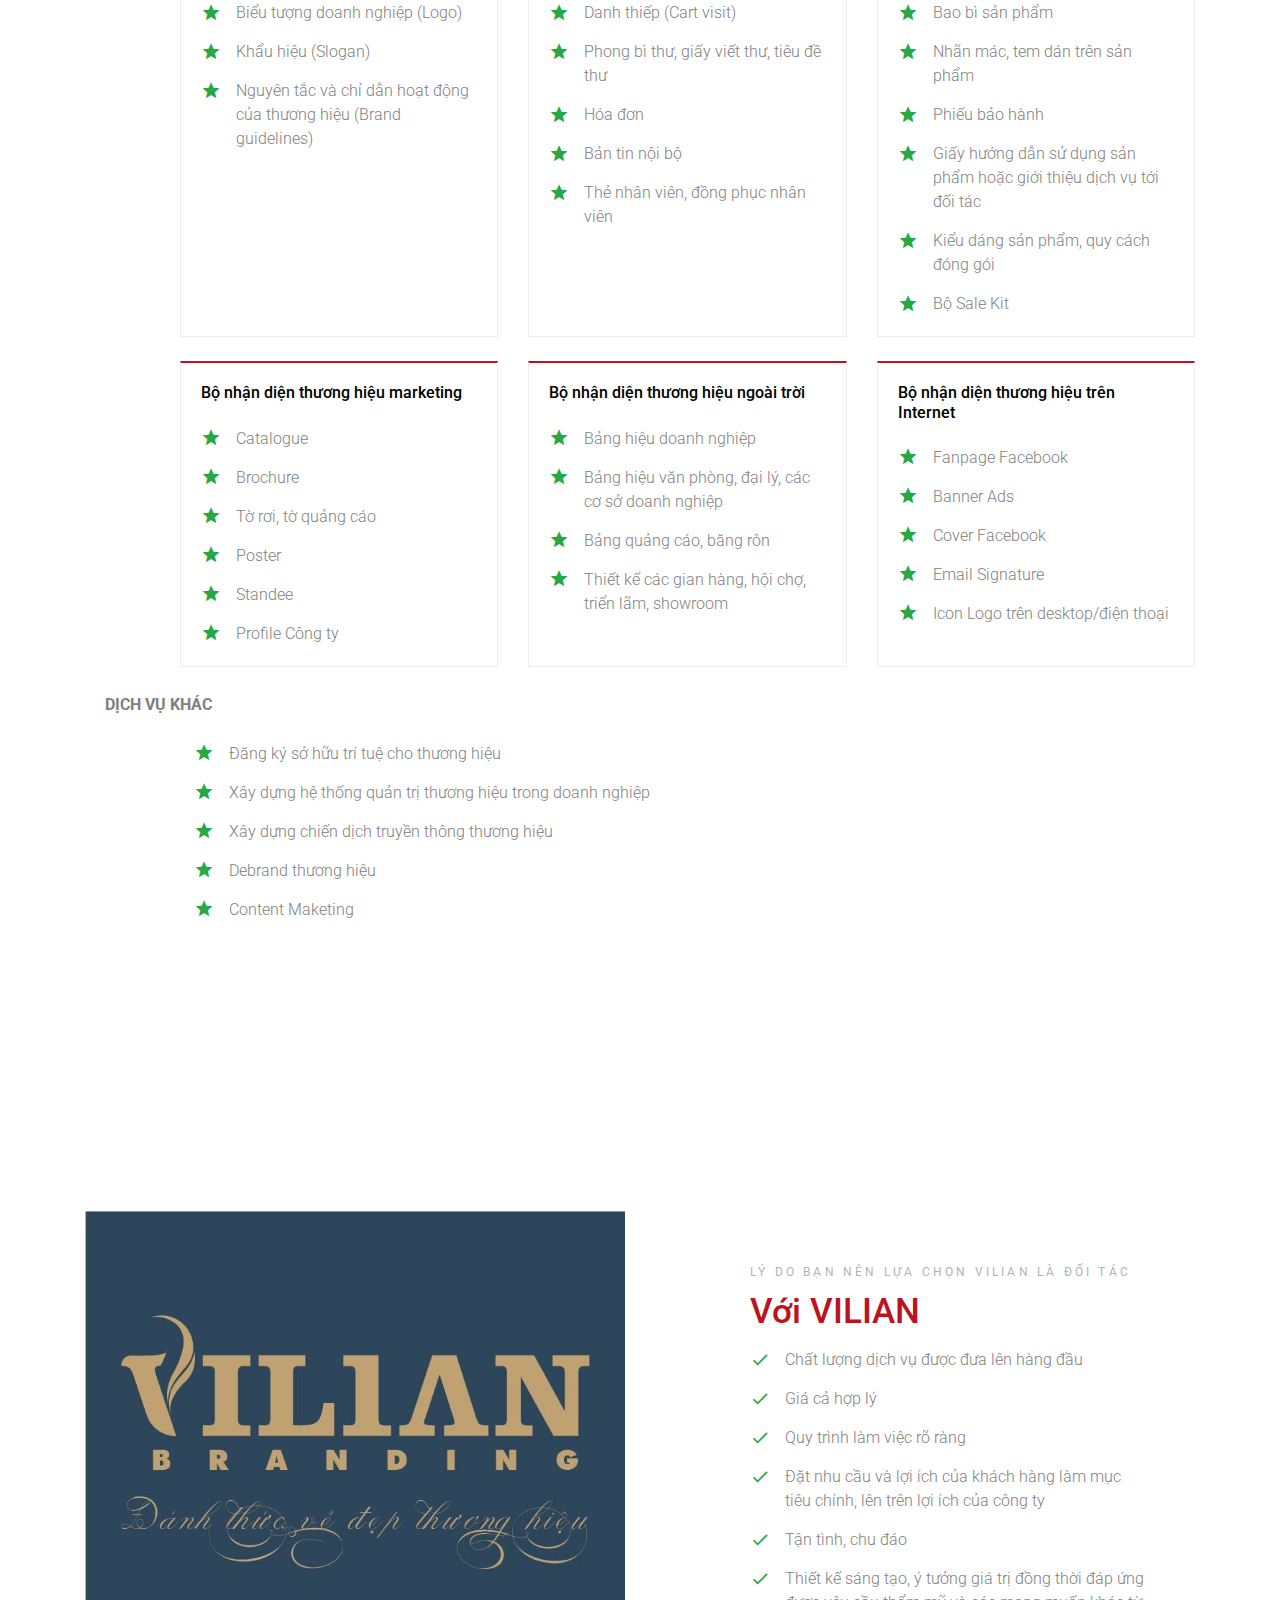
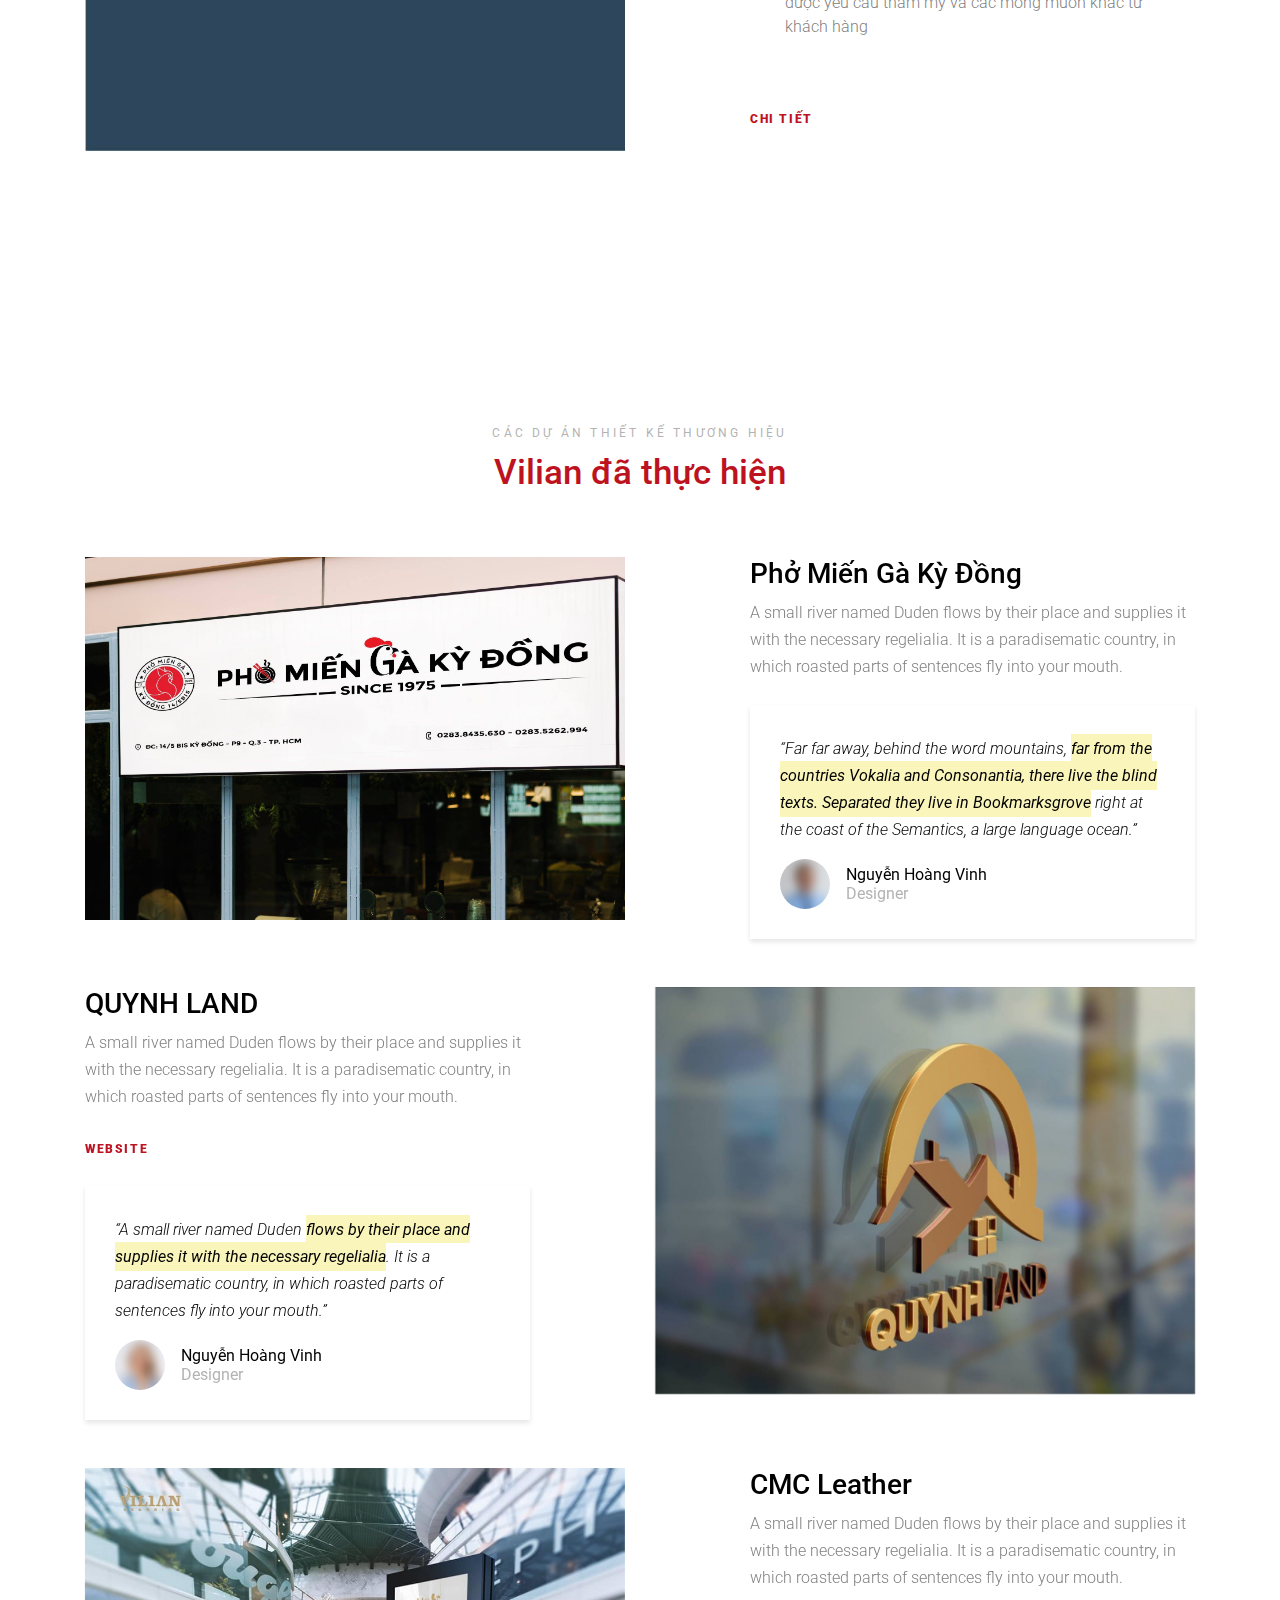
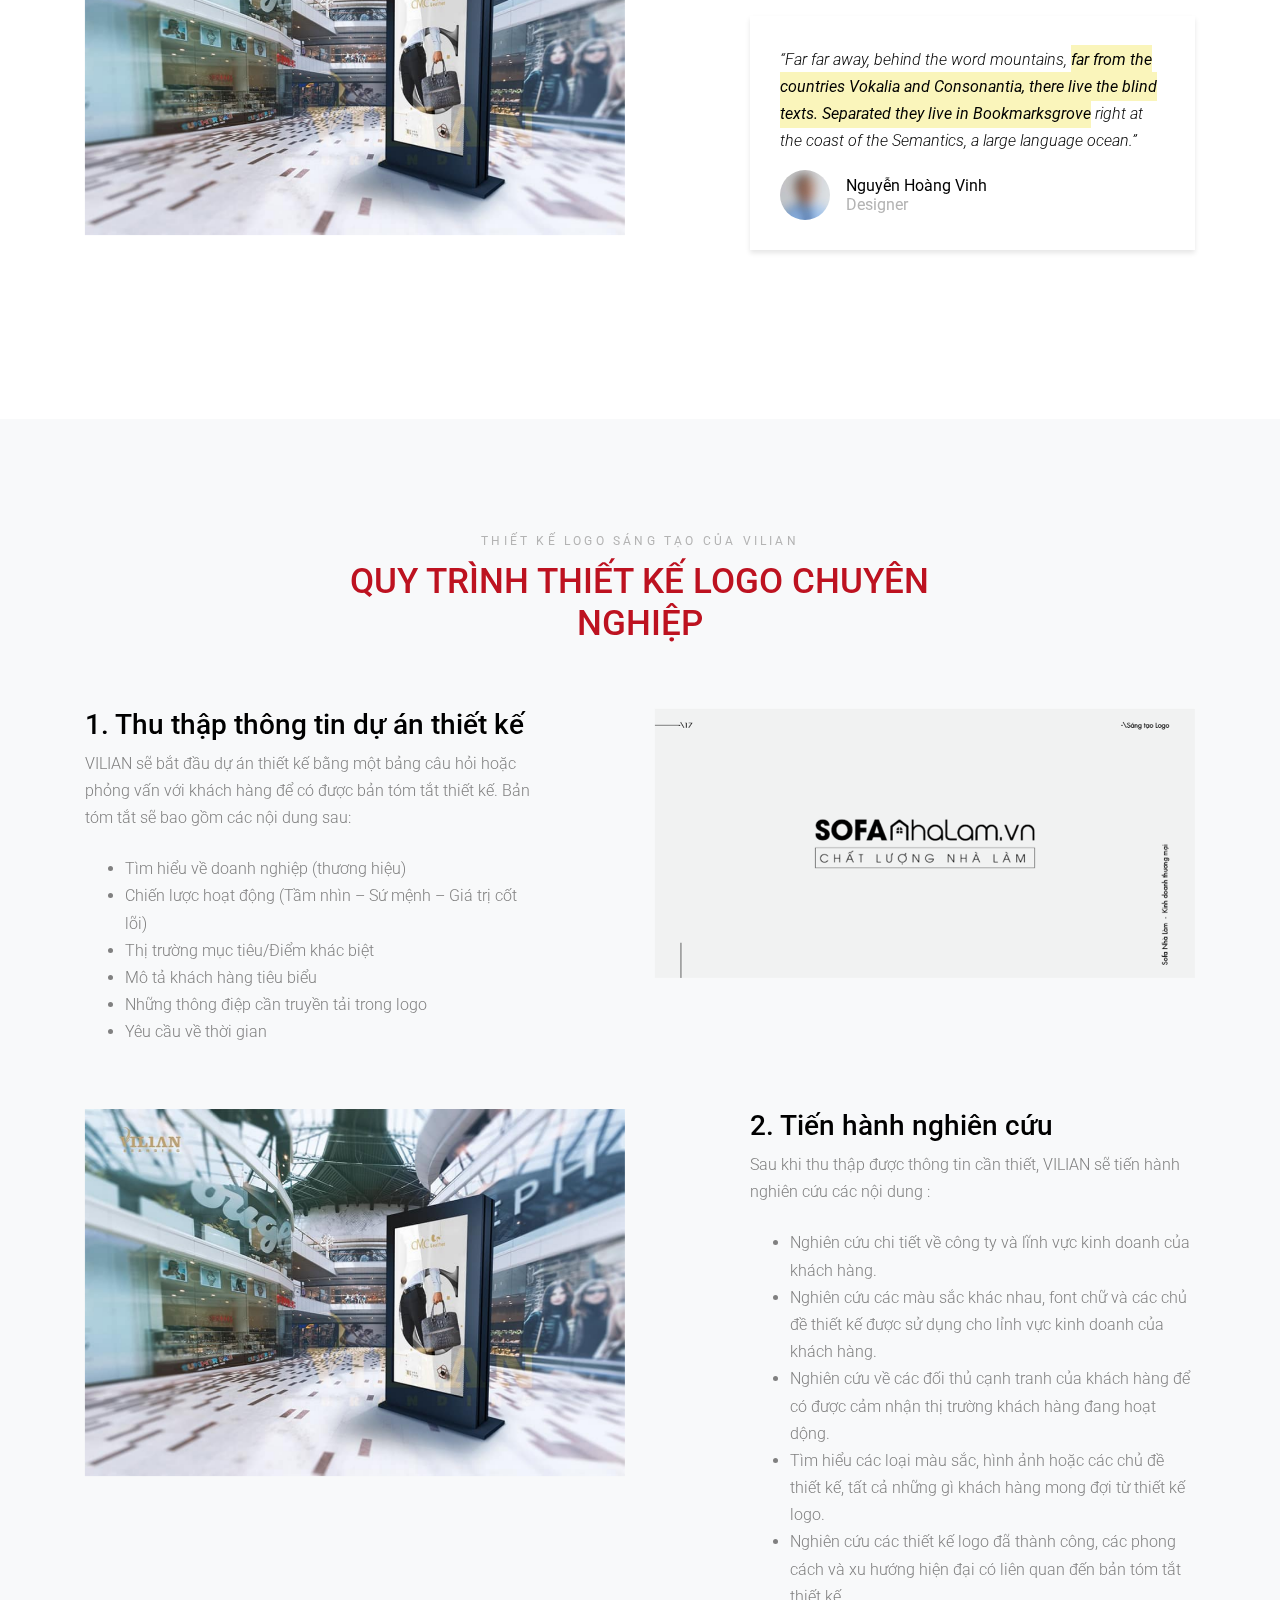
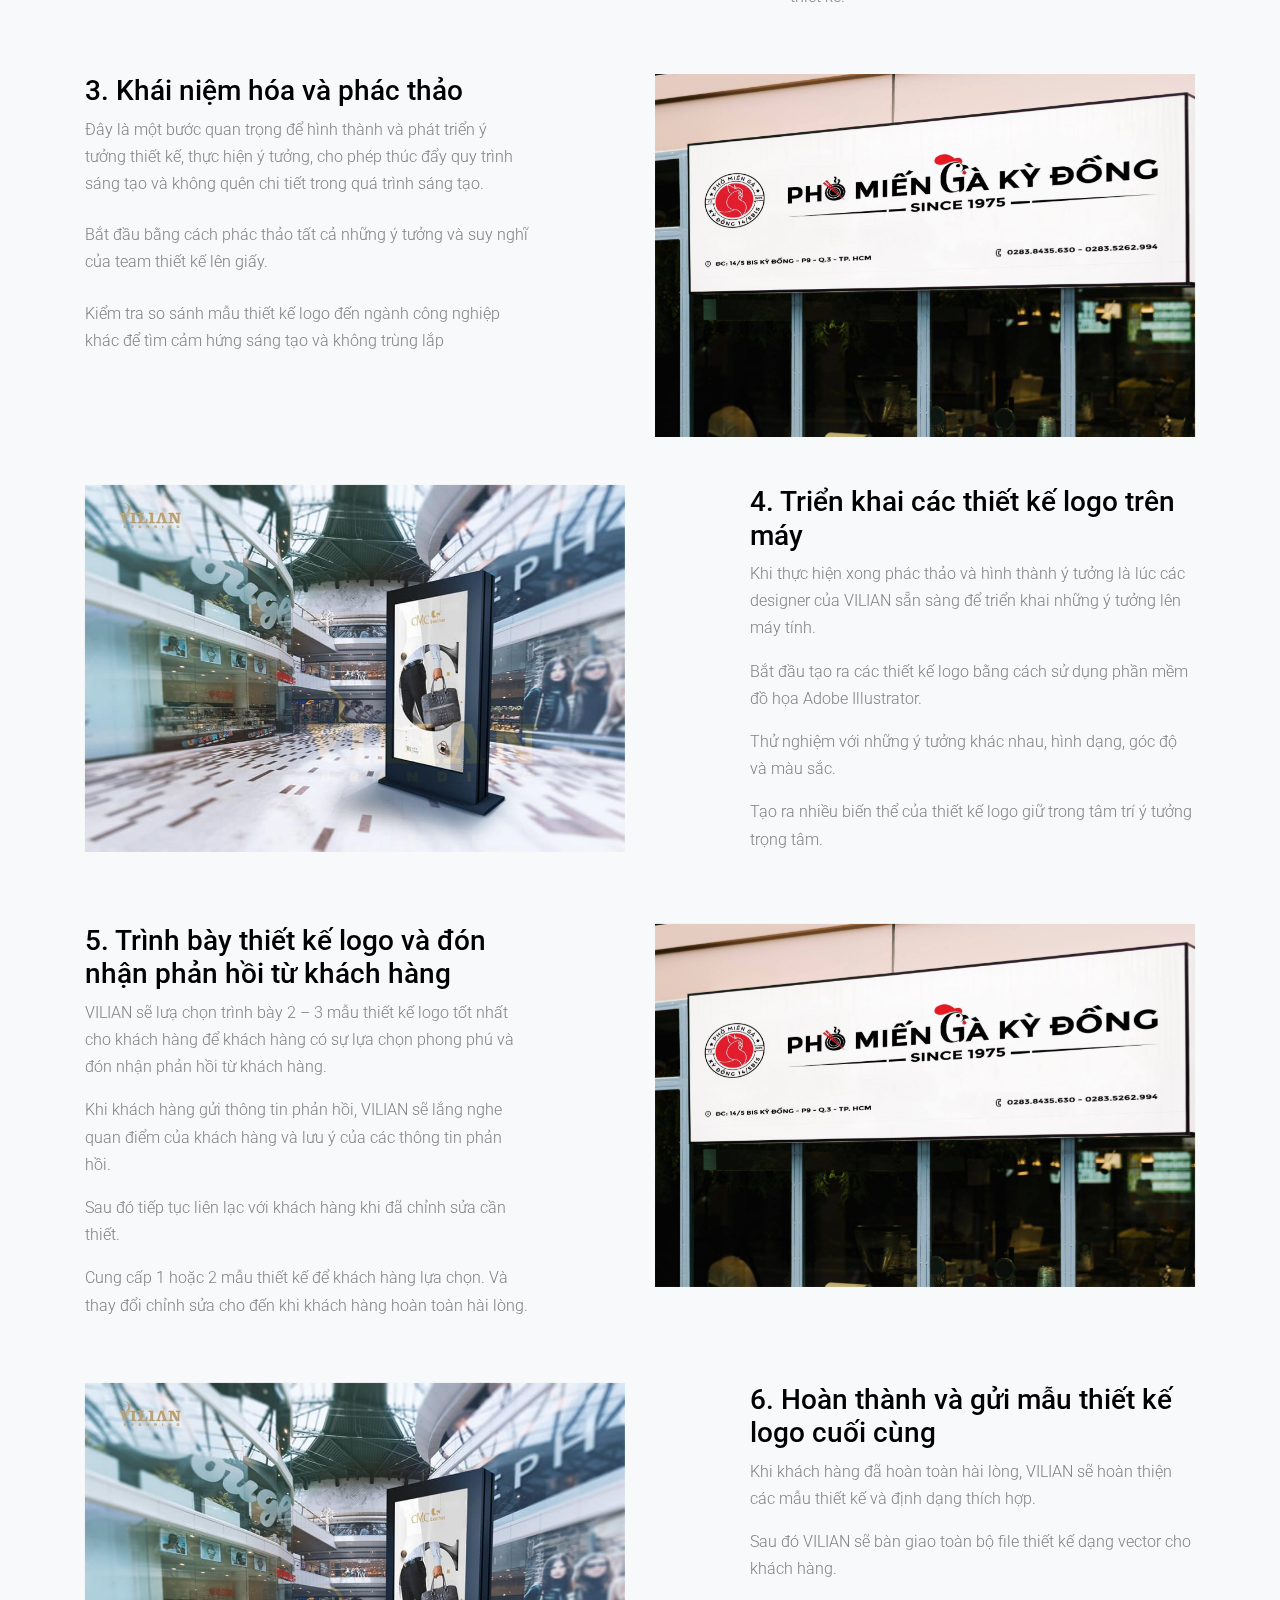
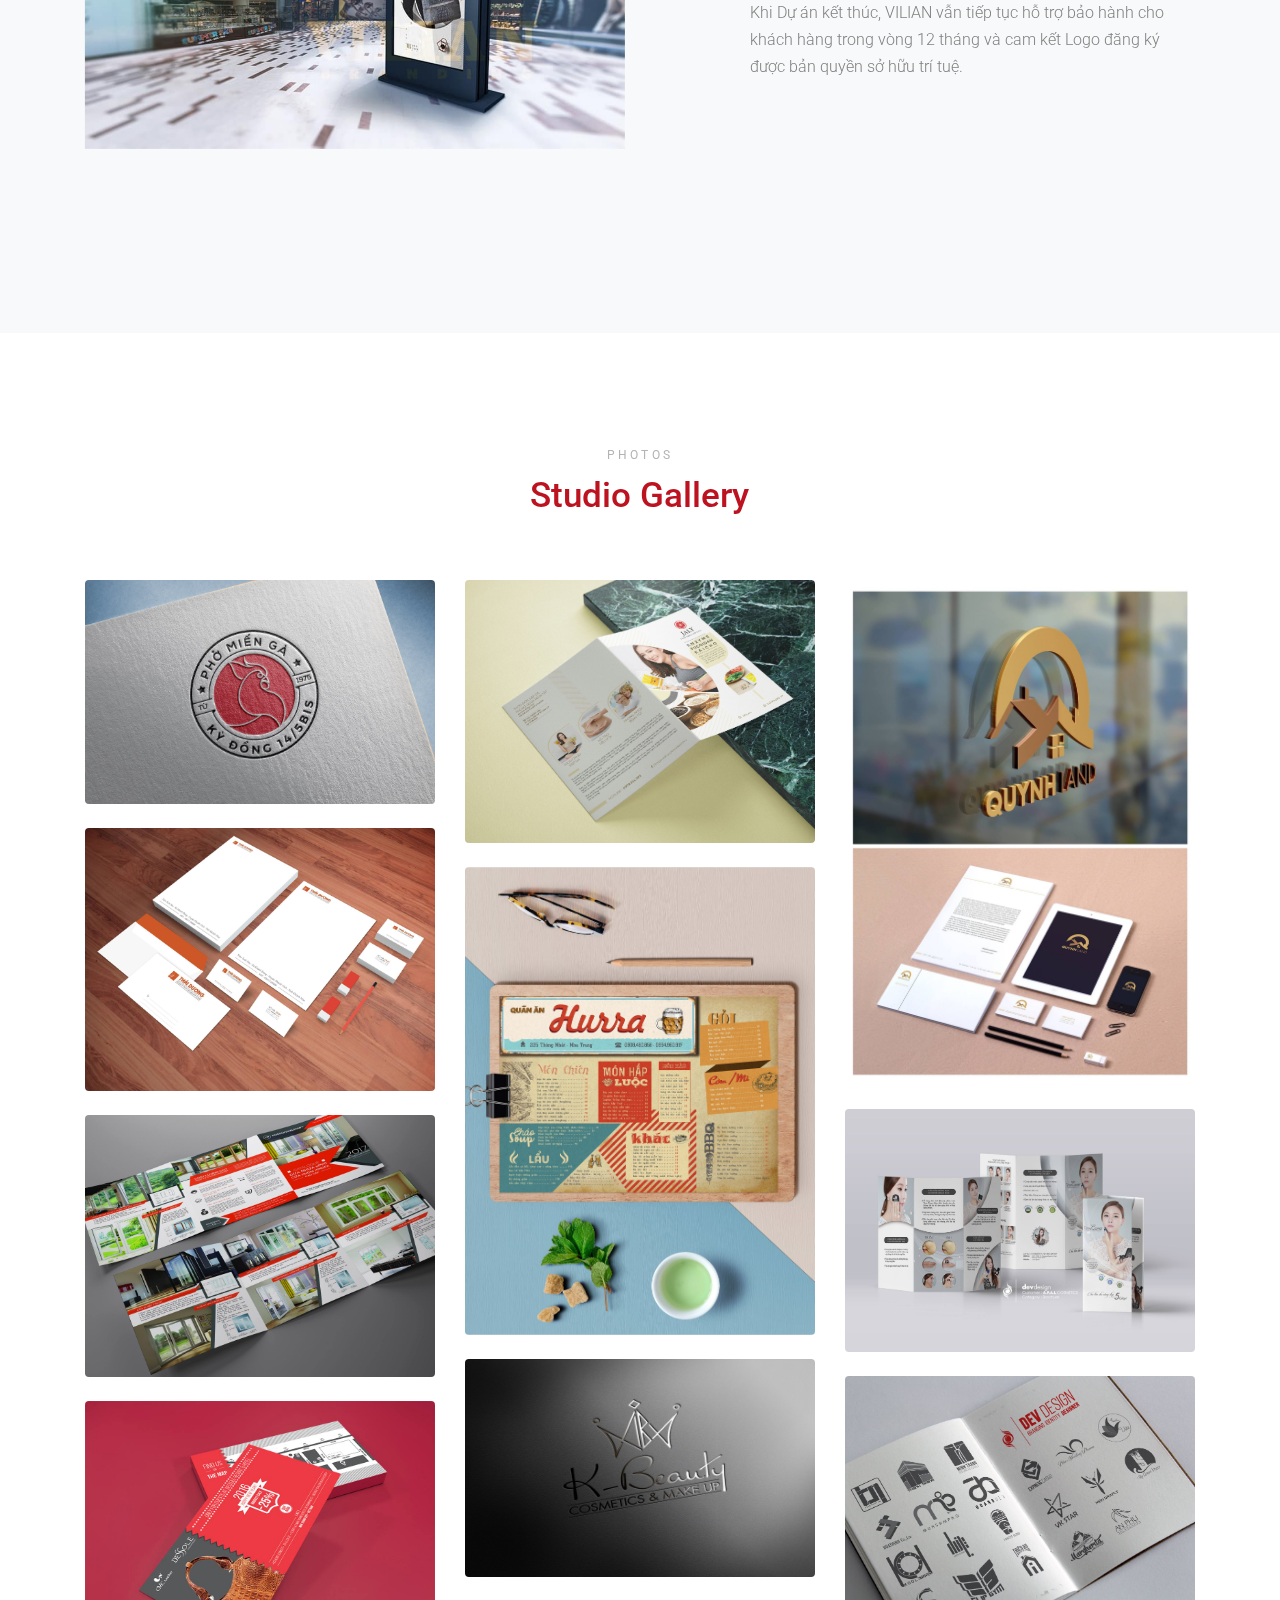
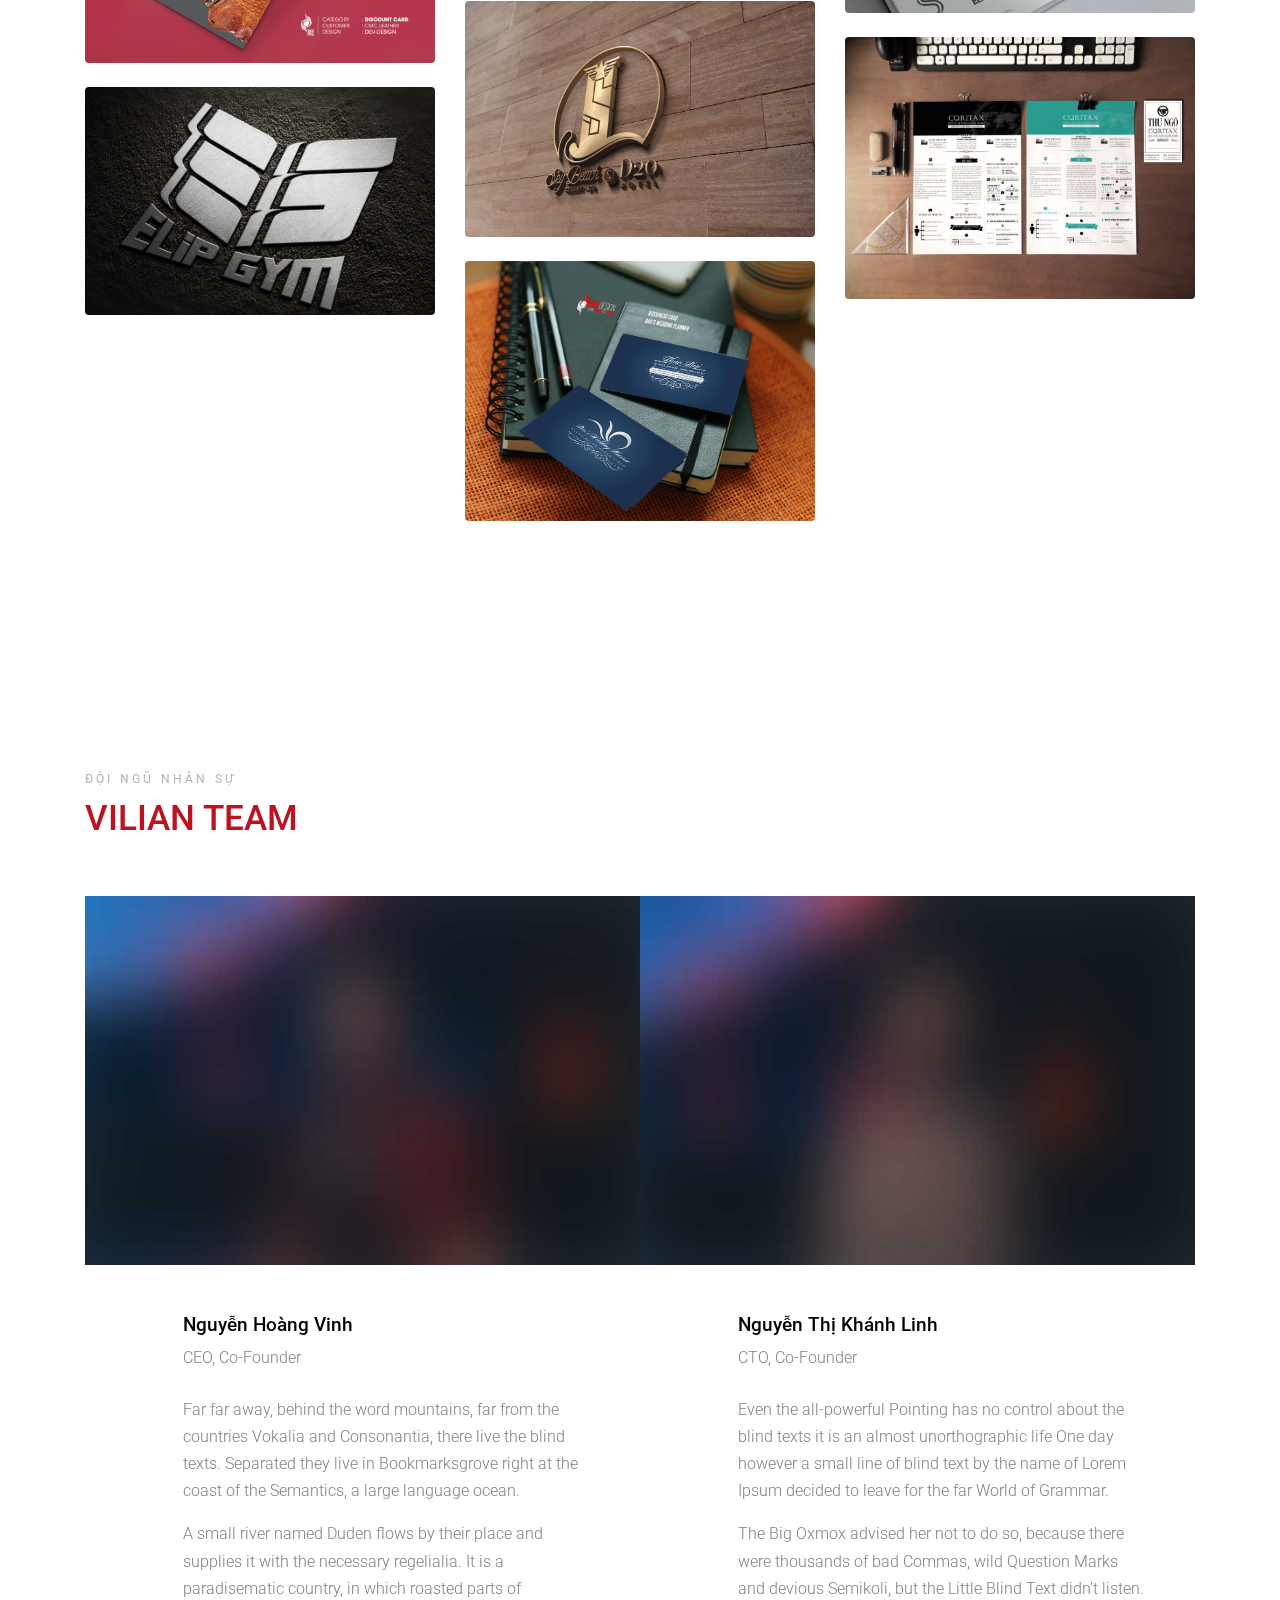
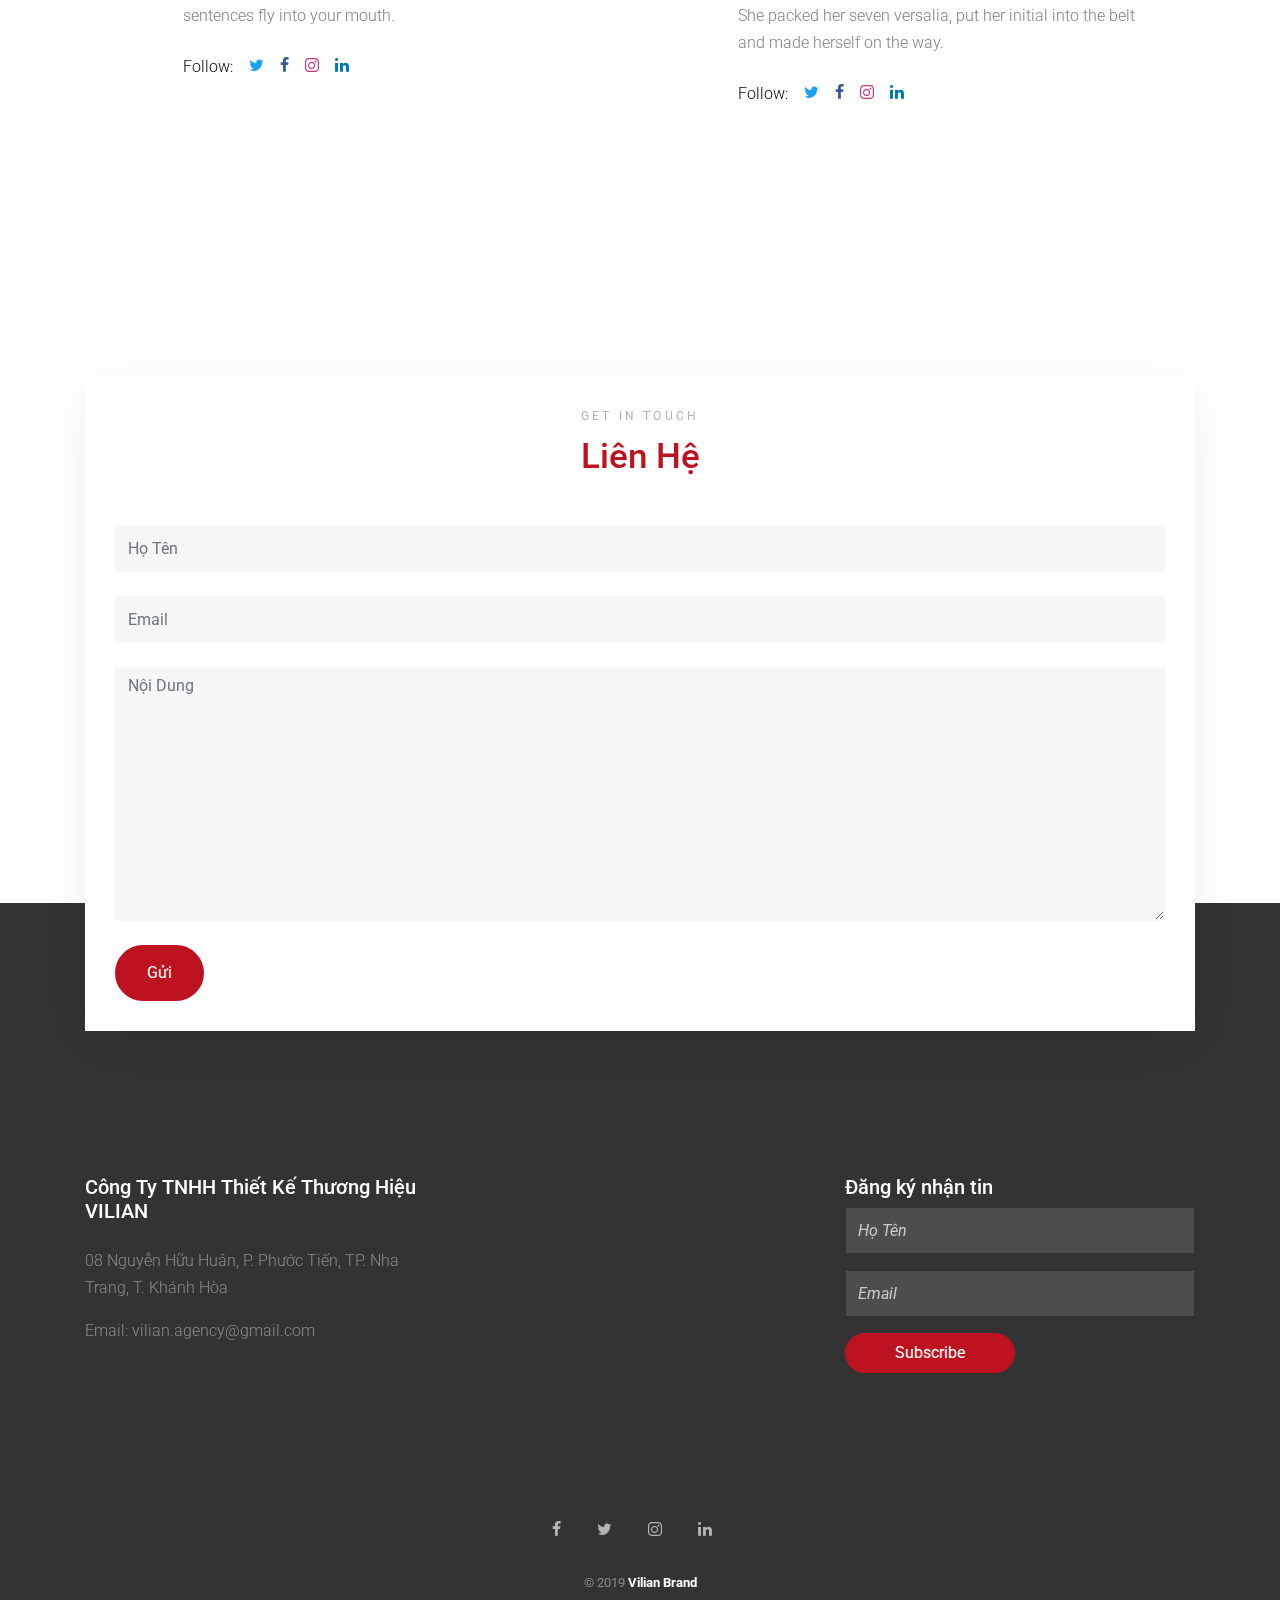
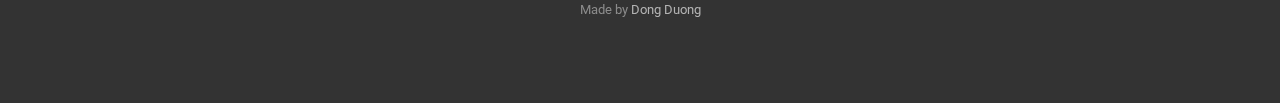
==== commit 507d26c2: "Merge branch 'master' of https://github.com/dongduong/web-vilian-branding" ====
--- a/public/index.html
+++ b/public/index.html
@@ -146,7 +146,7 @@
             <h2 class="title text-primary">VILIAN có thể giúp bạn</h2>
           </div>
         </div>
-        <div class="row">
+        <div class="rowa">
           <p class="mb-4"><b><strong>TƯ VẤN THƯƠNG HIỆU</strong></b></p>
           <div class="col-lg-11 ml-auto">
             <div class="row">
@@ -163,7 +163,7 @@
           </div>
         </div>
         <div class="row">
-          <p class="mb-4"><b><strong>THIẾT KẾ XÂY DỰNG HỆ THỐNG NHẬN DIỆN THƯƠNG HIỆU</strong></b></p>
+          <p class="mb-4" style="padding-left: 20px;"><b><strong>THIẾT KẾ XÂY DỰNG HỆ THỐNG NHẬN DIỆN THƯƠNG HIỆU</strong></b></p>
           <div class="col-lg-11 ml-auto">
             <div class="row">
               <div class="col-md-6 col-lg-4 mb-4 mb-lg-4">
@@ -281,7 +281,7 @@
             </div>
           </div>
         </div>
-        <div class="row">
+        <div class="rowa">
           <p class="mb-4"><b><strong>DỊCH VỤ KHÁC</strong></b></p>
           <div class="col-lg-11 ml-auto">
             <div class="row">
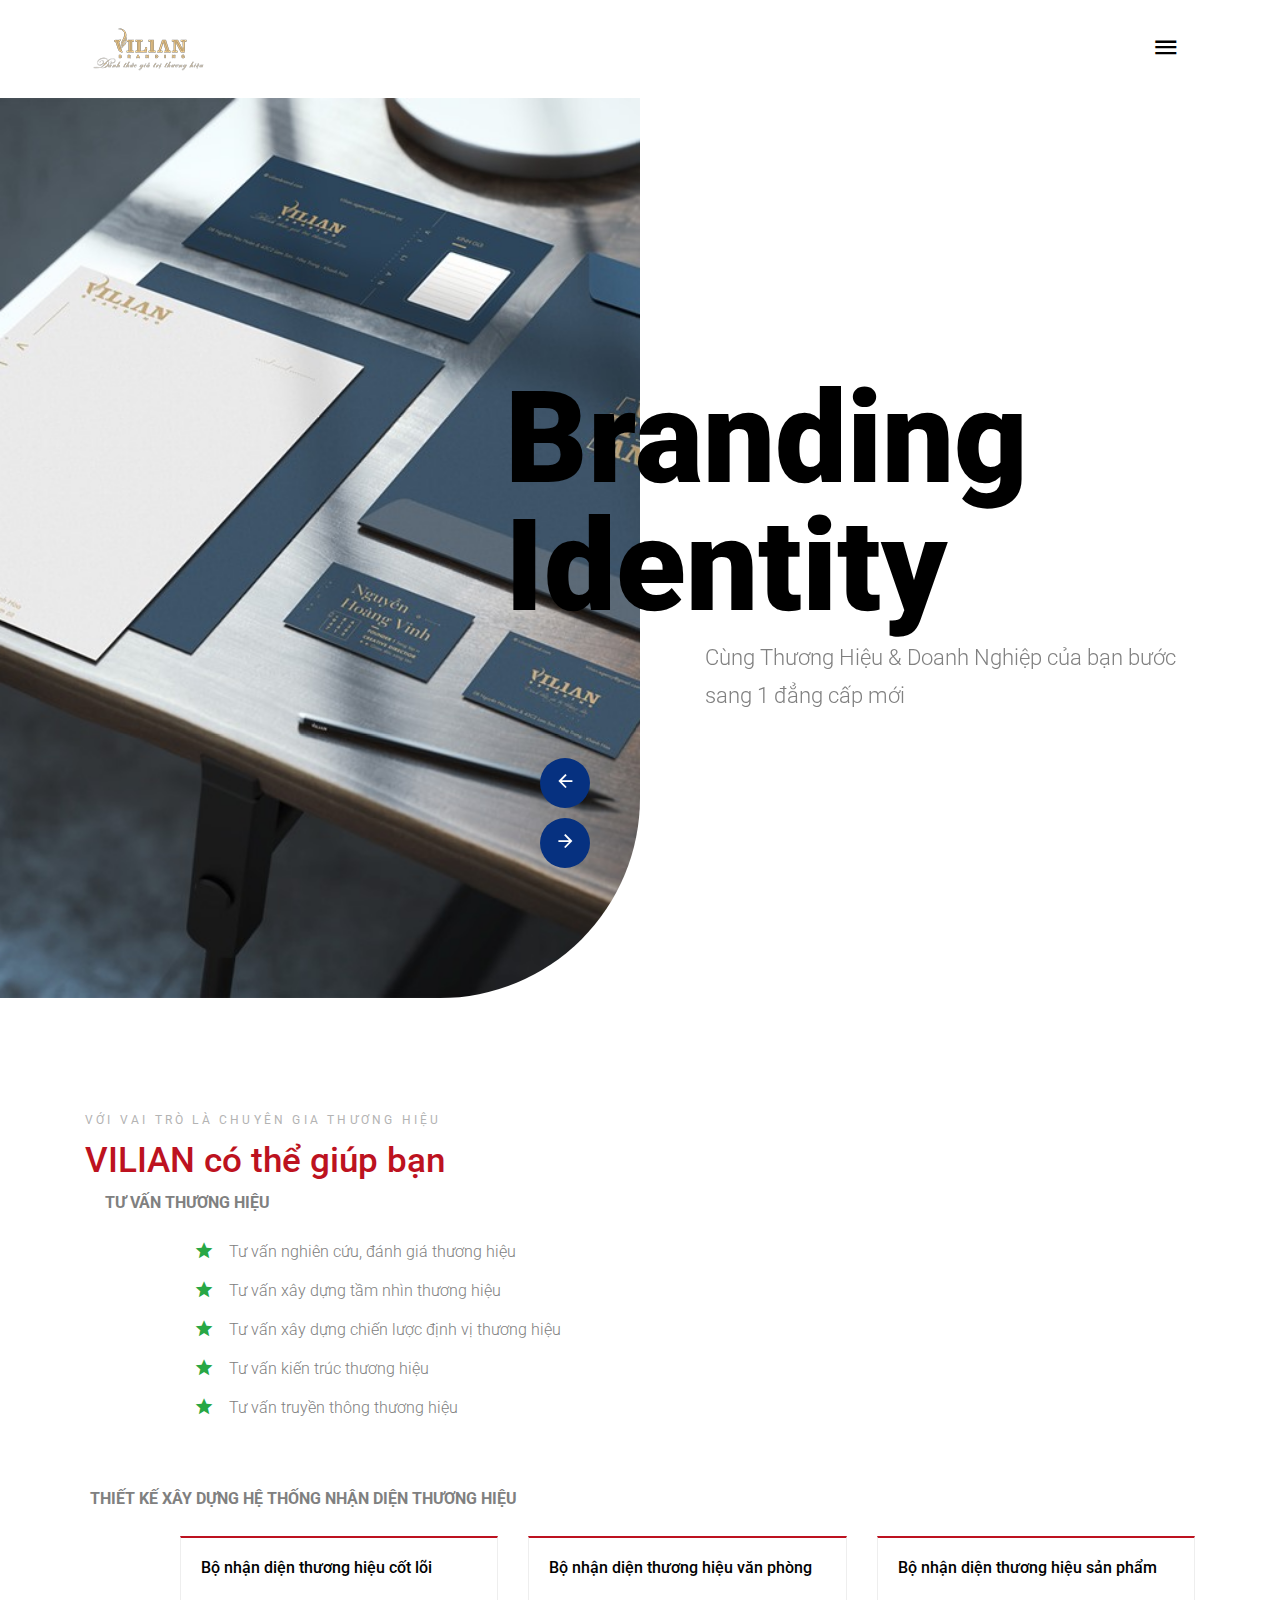
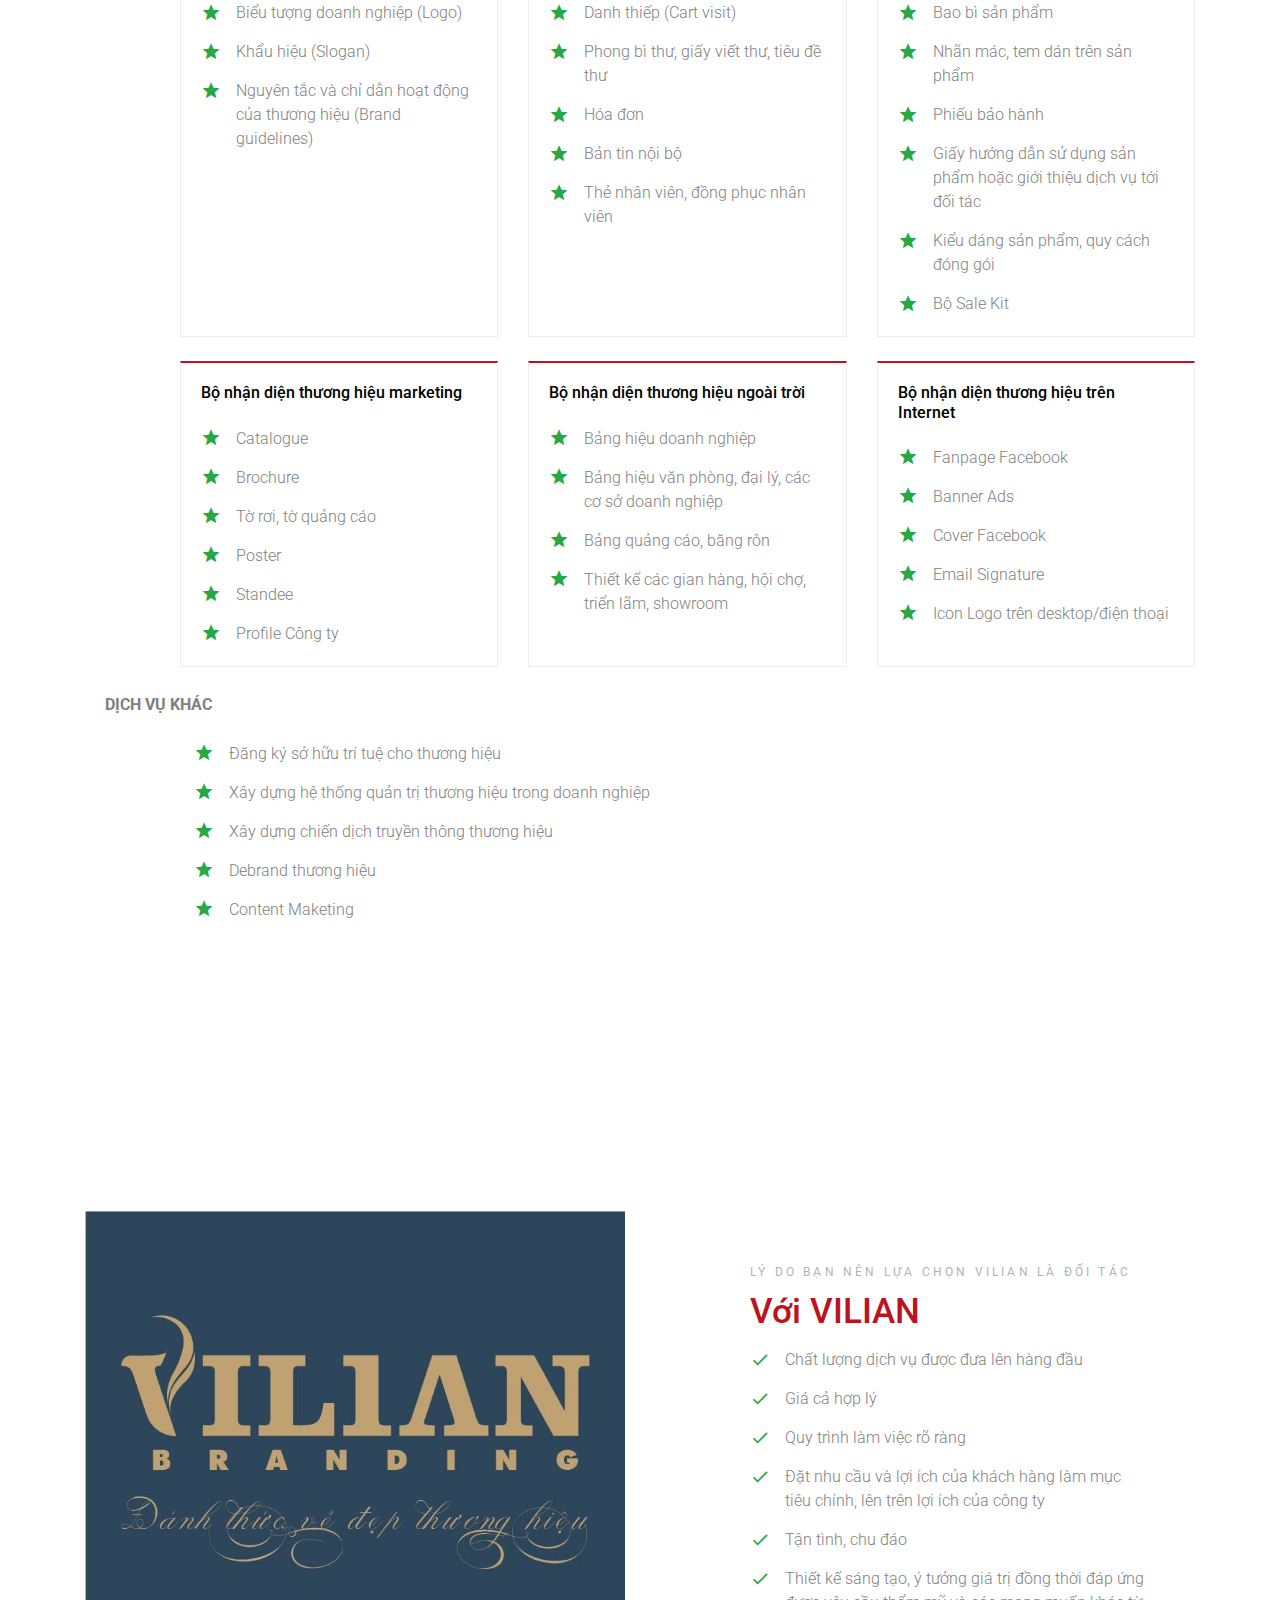
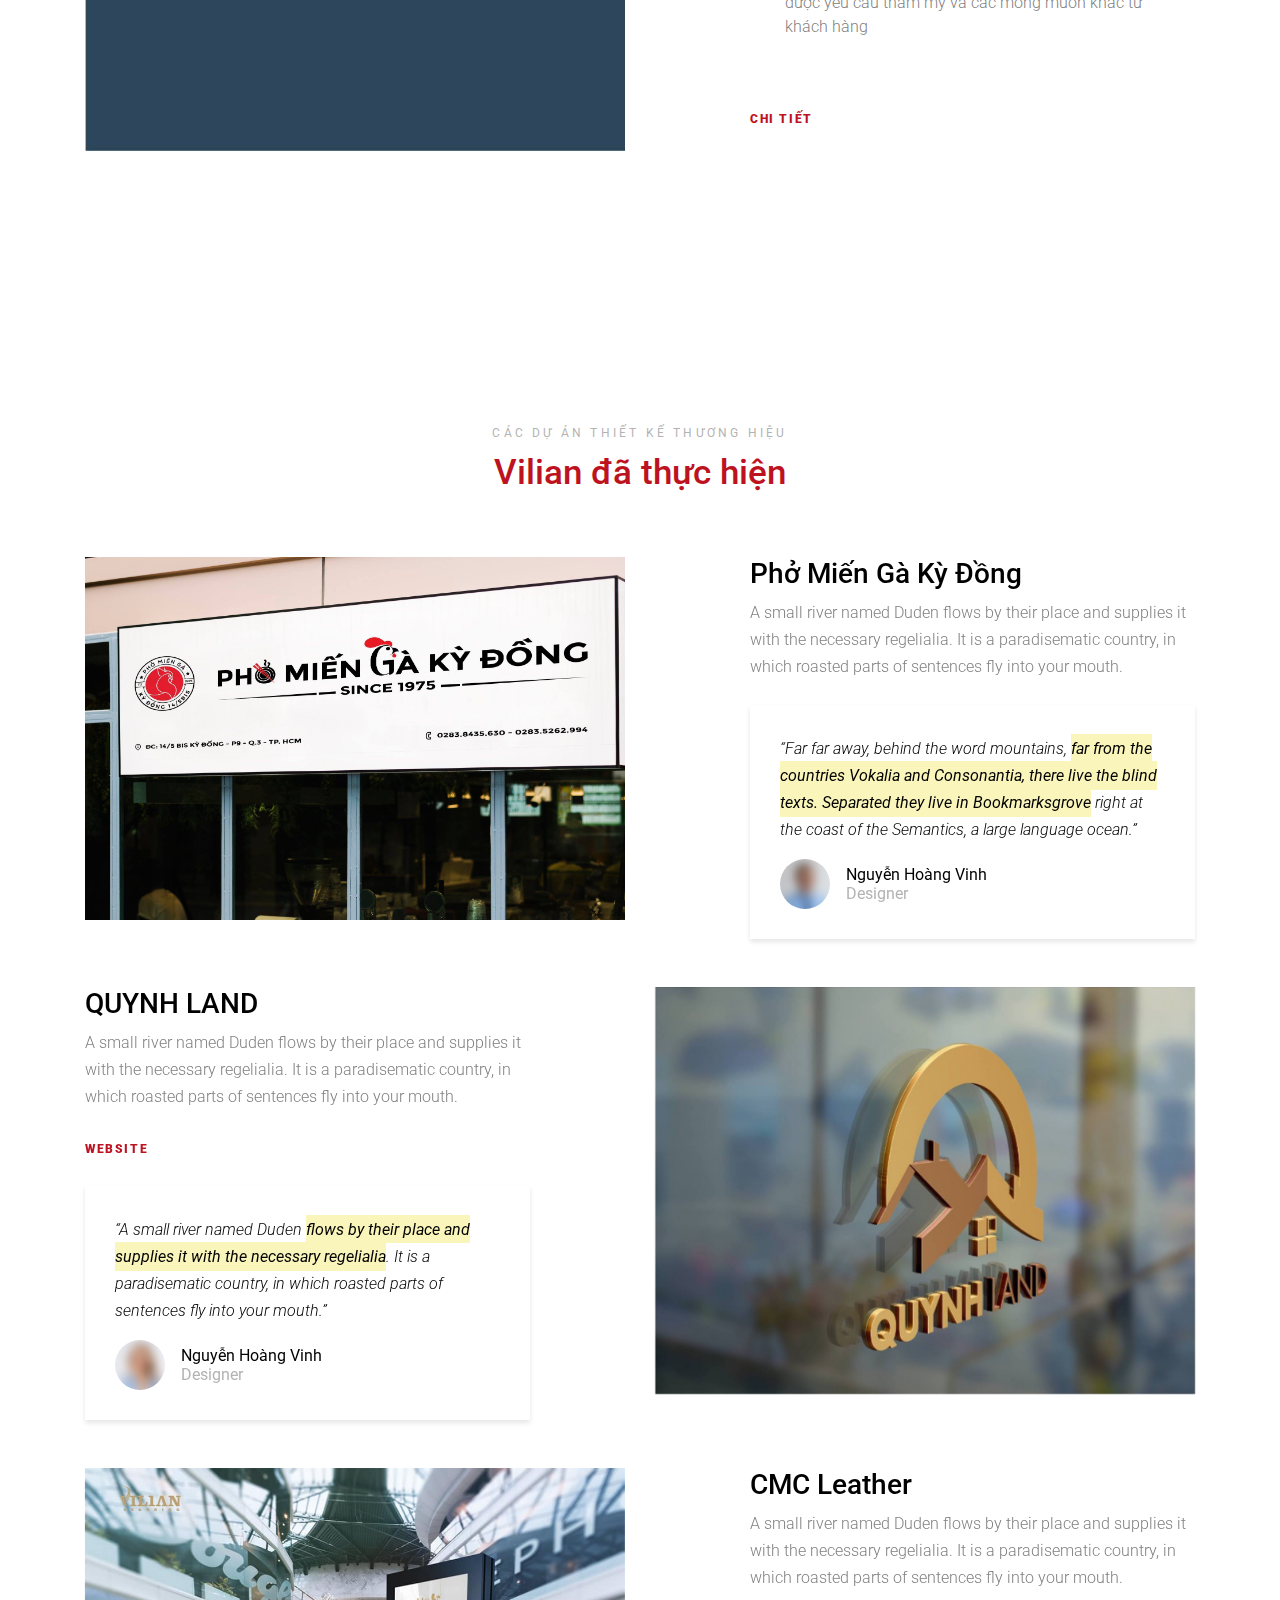
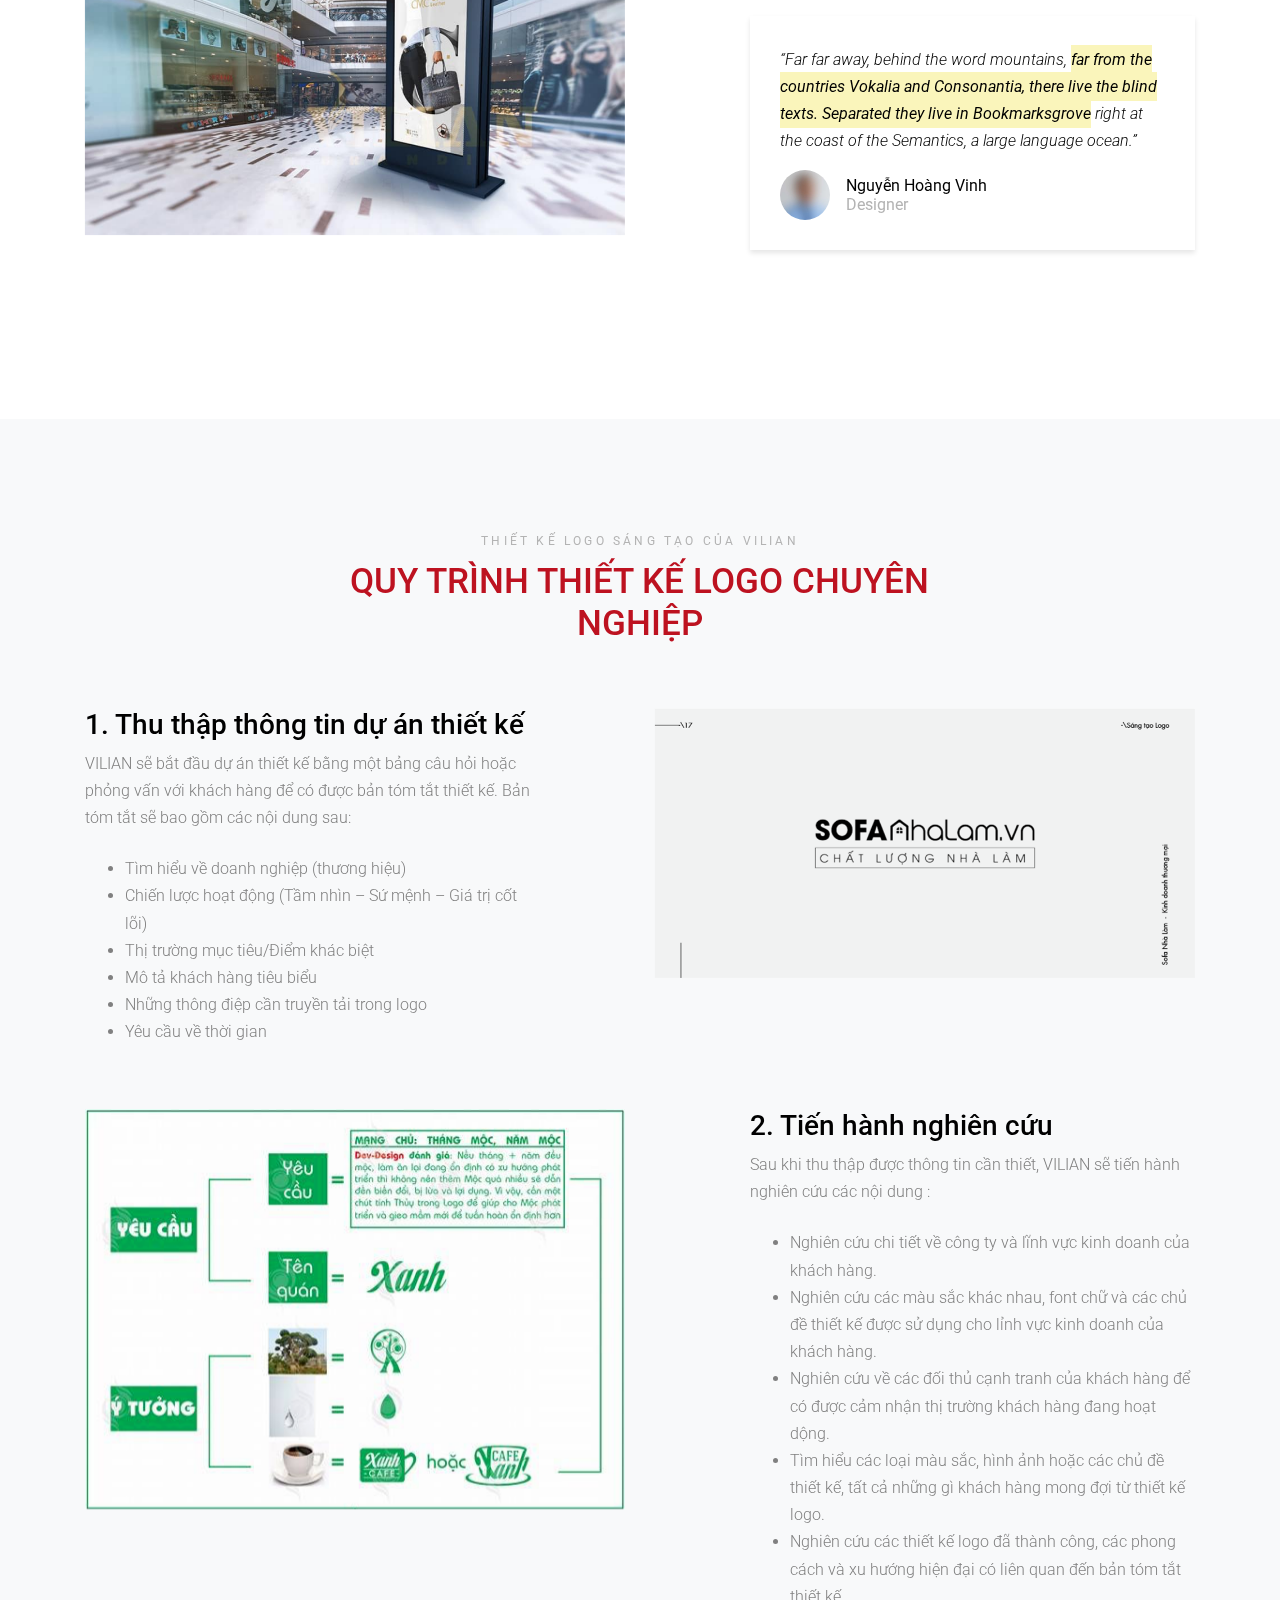
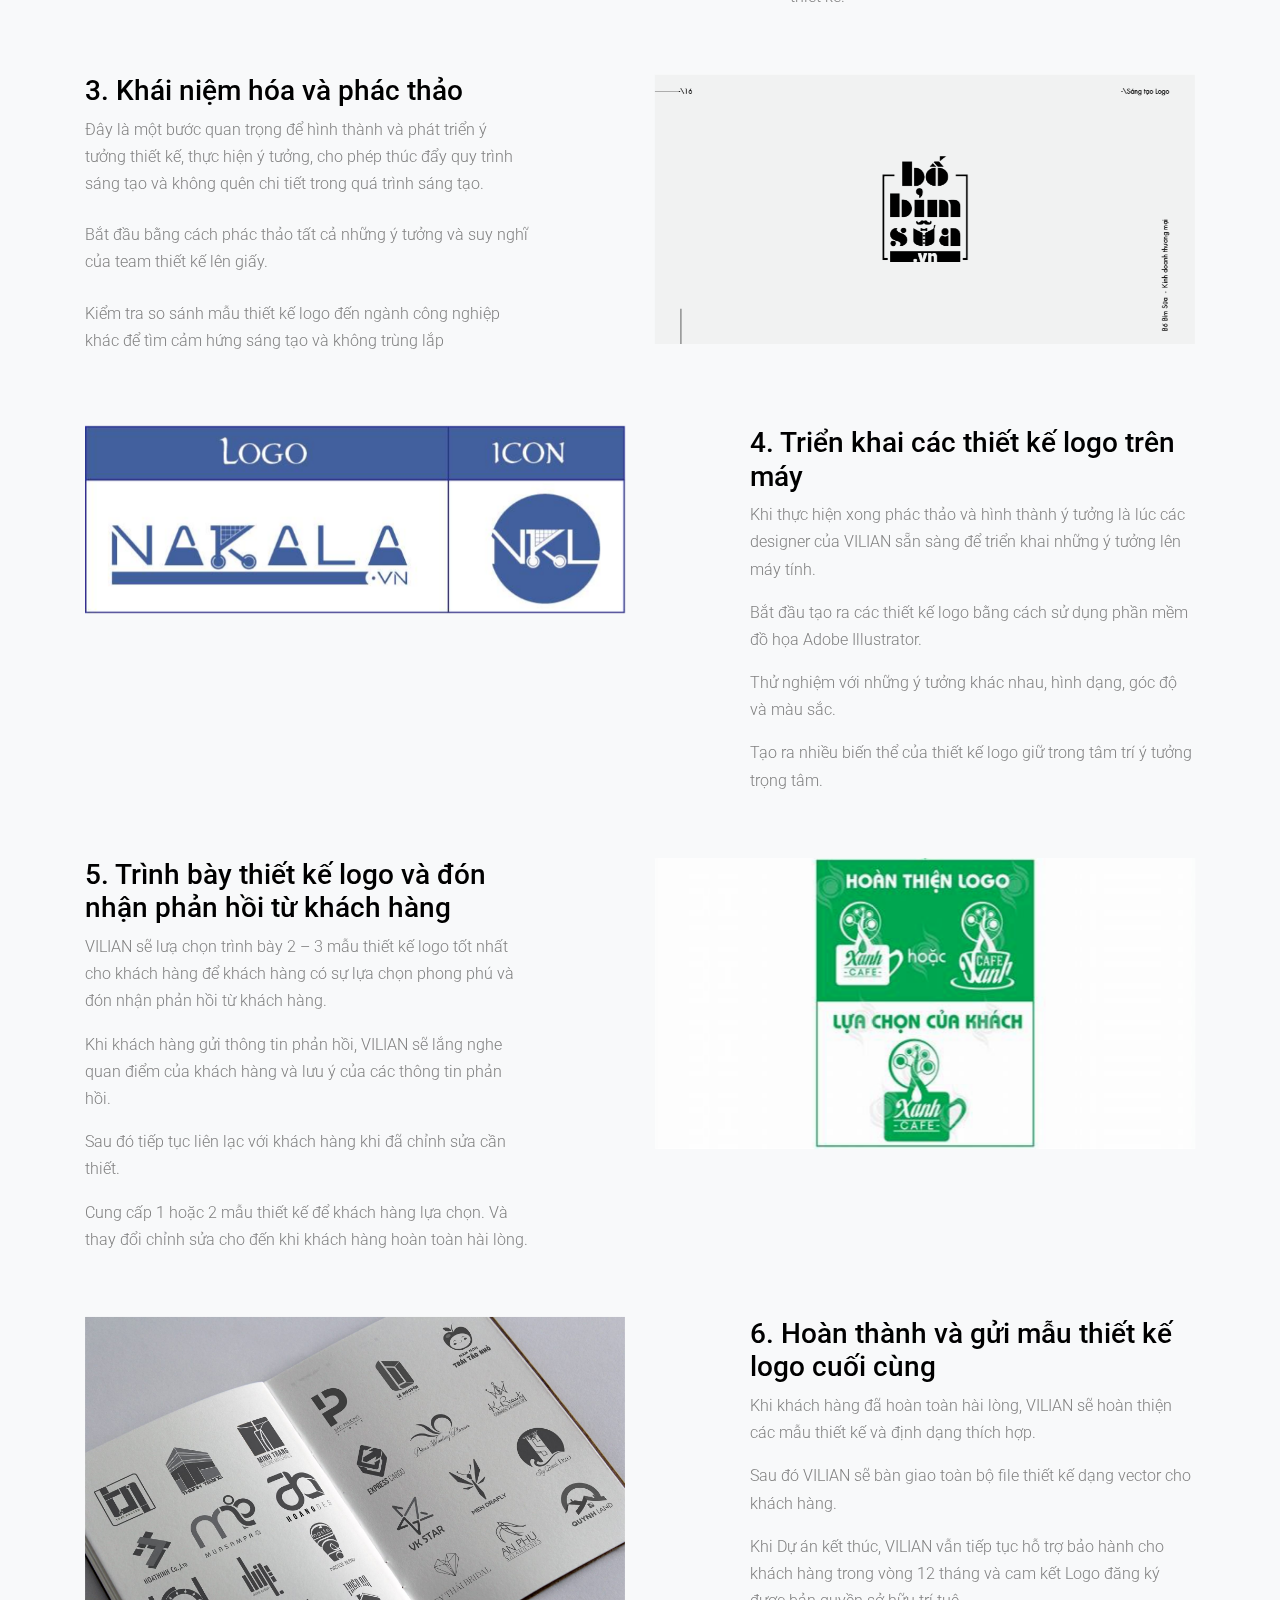
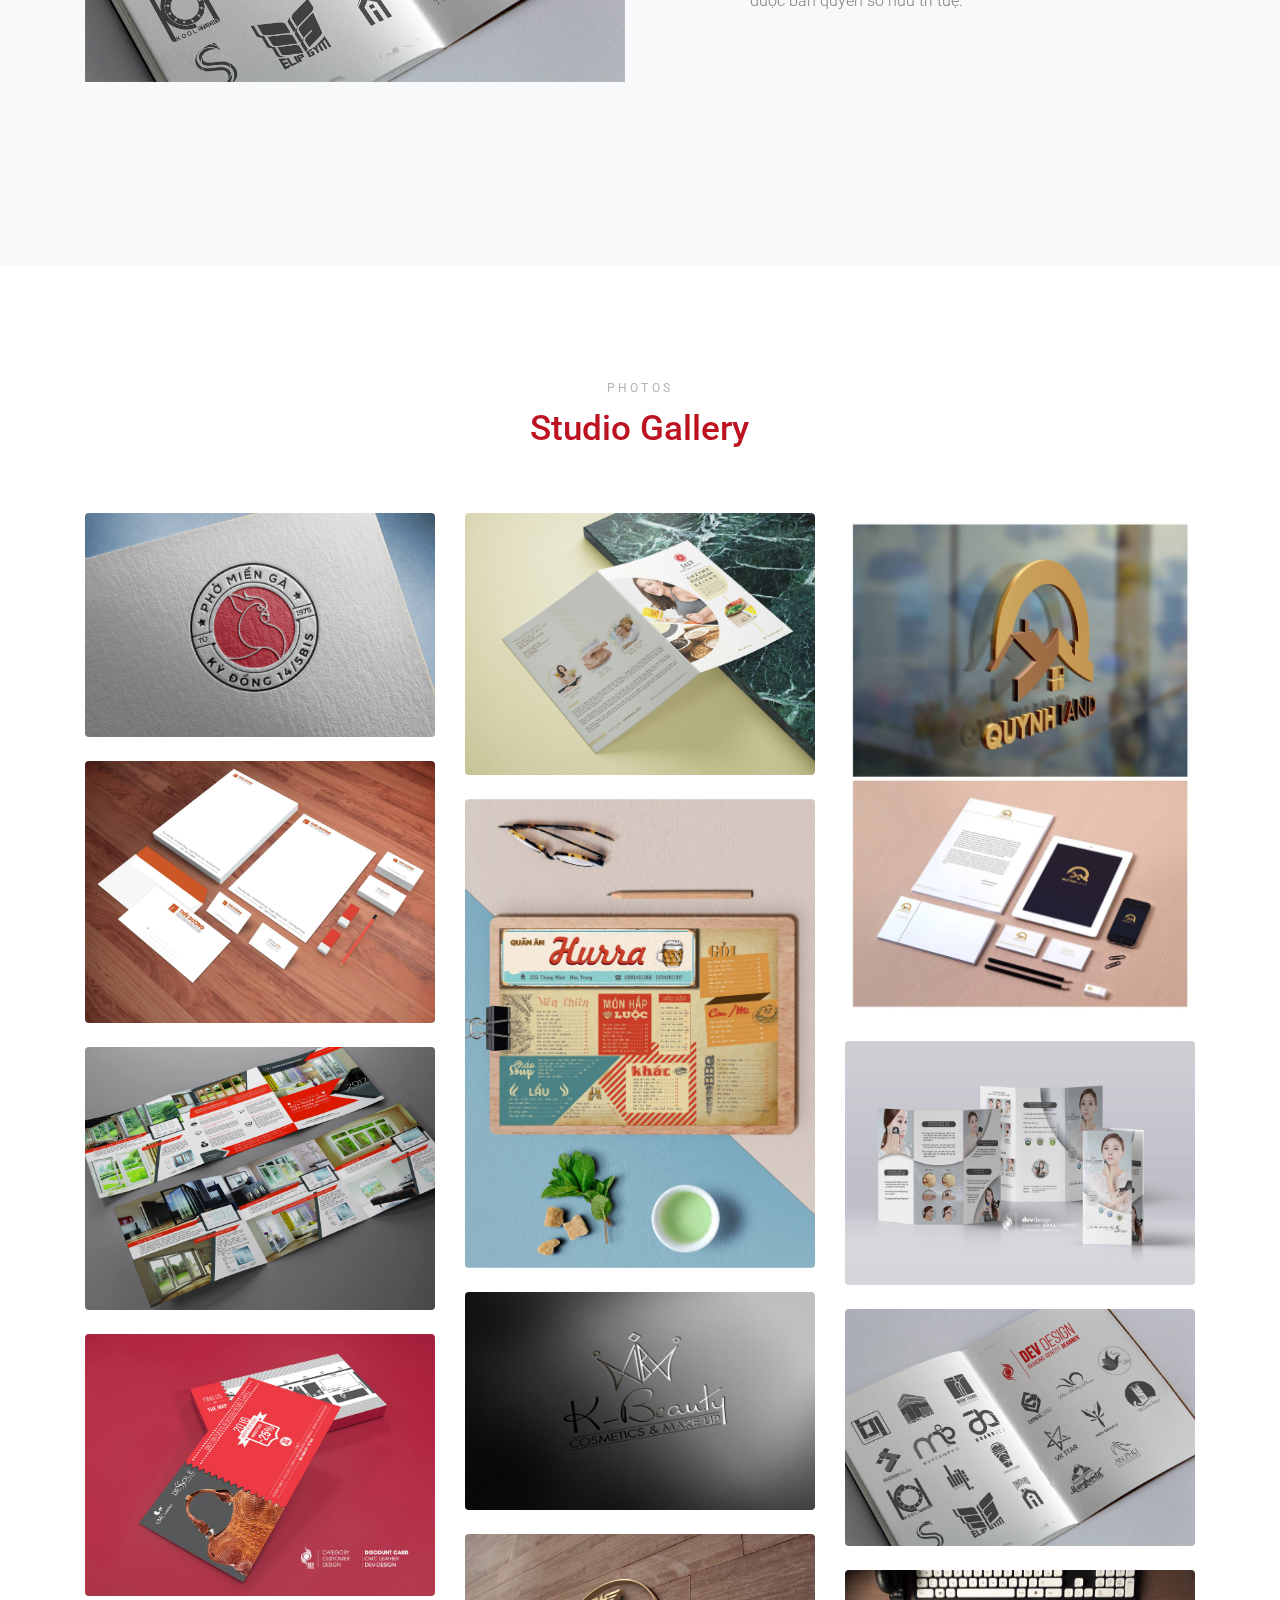
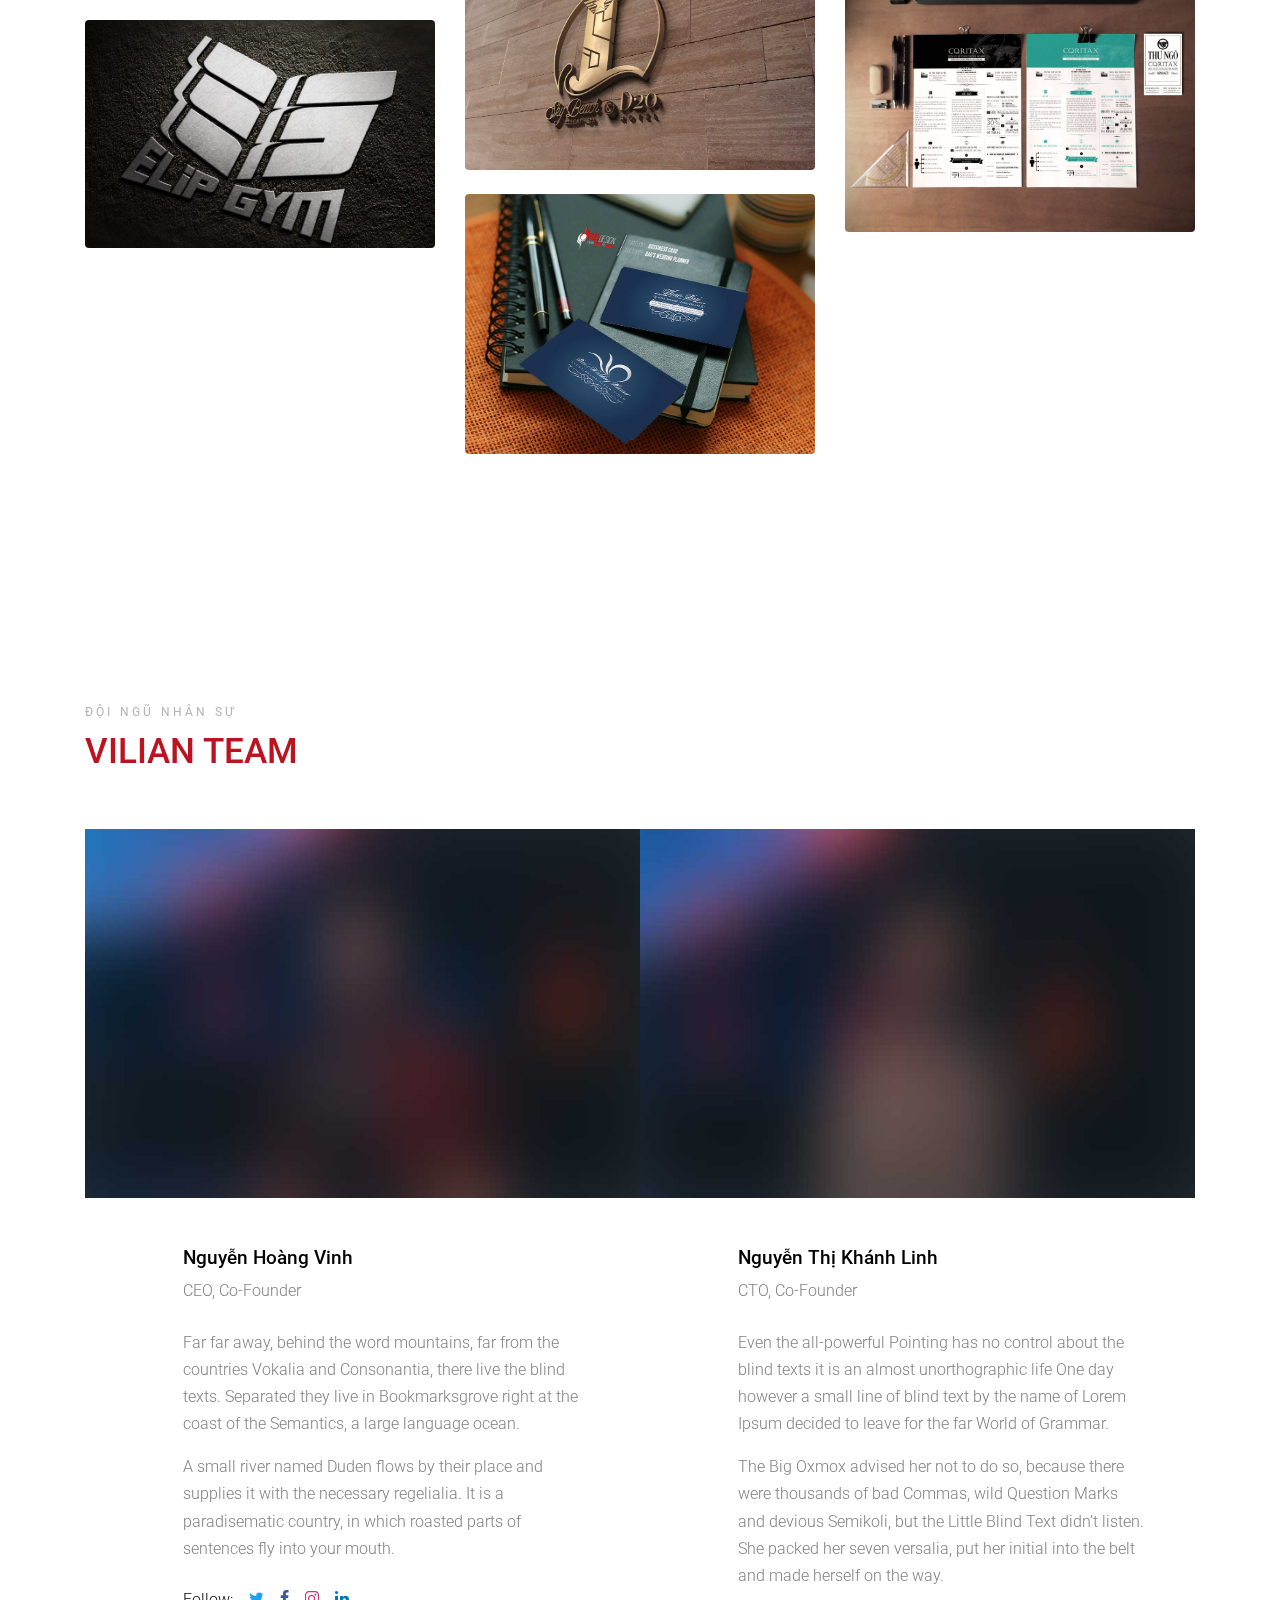
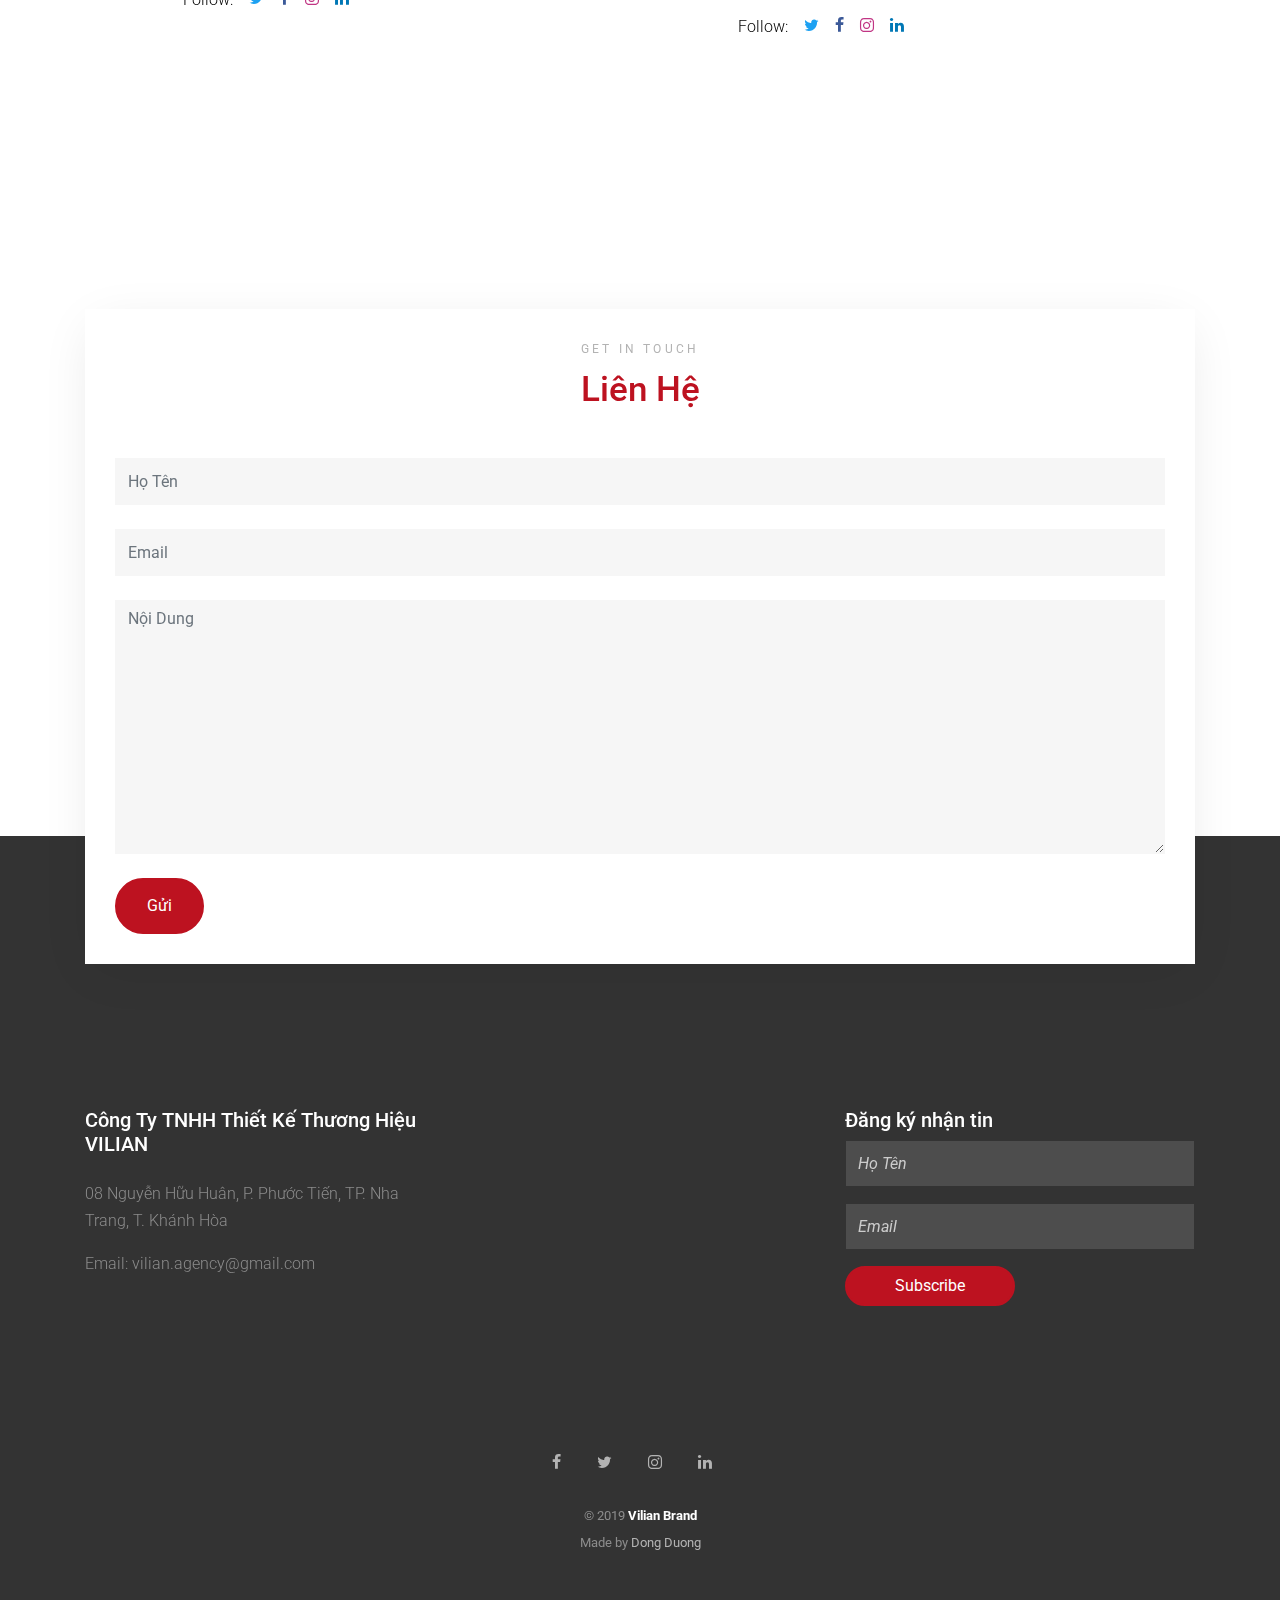
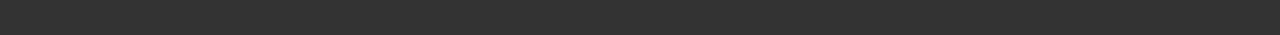
==== commit 15979522: "update" ====
--- a/public/index.html
+++ b/public/index.html
@@ -449,7 +449,7 @@
 
         <div class="row mb-5">
           <div class="col-lg-6 mb-4 mb-lg-40">
-            <img src="images/project3.jpg" alt="" class="img-fluid">
+            <img src="images/logo-xanh-cf-process.png" alt="" class="img-fluid">
           </div>
           <div class="col-lg-5 h-100 jm-sticky-top ml-auto">
             <h3>2.  Tiến hành nghiên cứu</h3>
@@ -466,7 +466,7 @@
 
         <div class="row mb-5">
           <div class="col-lg-6 order-1 order-lg-2 mb-4 mb-lg-0">
-            <img src="images/project1.jpg" alt="Pho Mien Ga Ky Dong Logo" class="img-fluid">
+            <img src="images/logo-bo-bim-sua.png" alt="Pho Mien Ga Ky Dong Logo" class="img-fluid">
           </div>
           <div class="col-lg-5 h-100 jm-sticky-top mr-auto order-2 order-lg-1">
             <h3>3.  Khái niệm hóa và phác thảo</h3>
@@ -478,7 +478,7 @@
 
         <div class="row mb-5">
           <div class="col-lg-6 mb-4 mb-lg-40">
-            <img src="images/project3.jpg" alt="" class="img-fluid">
+            <img src="images/logo-nakala.jpg" alt="" class="img-fluid">
           </div>
           <div class="col-lg-5 h-100 jm-sticky-top ml-auto">
             <h3>4.  Triển khai các thiết kế logo trên máy</h3>
@@ -491,7 +491,7 @@
 
         <div class="row mb-5">
           <div class="col-lg-6 order-1 order-lg-2 mb-4 mb-lg-0">
-            <img src="images/project1.jpg" alt="Pho Mien Ga Ky Dong Logo" class="img-fluid">
+            <img src="images/logo-khach-hang-lua-chon.png" alt="Pho Mien Ga Ky Dong Logo" class="img-fluid">
           </div>
           <div class="col-lg-5 h-100 jm-sticky-top mr-auto order-2 order-lg-1">
             <h3>5.  Trình bày thiết kế logo và đón nhận phản hồi từ khách hàng</h3>
@@ -504,7 +504,7 @@
 
         <div class="row mb-5">
           <div class="col-lg-6 mb-4 mb-lg-40">
-            <img src="images/project3.jpg" alt="" class="img-fluid">
+            <img src="images/logo-hoan-thanh.jpg" alt="" class="img-fluid">
           </div>
           <div class="col-lg-5 h-100 jm-sticky-top ml-auto">
             <h3>6.  Hoàn thành và gửi mẫu thiết kế logo cuối cùng</h3>
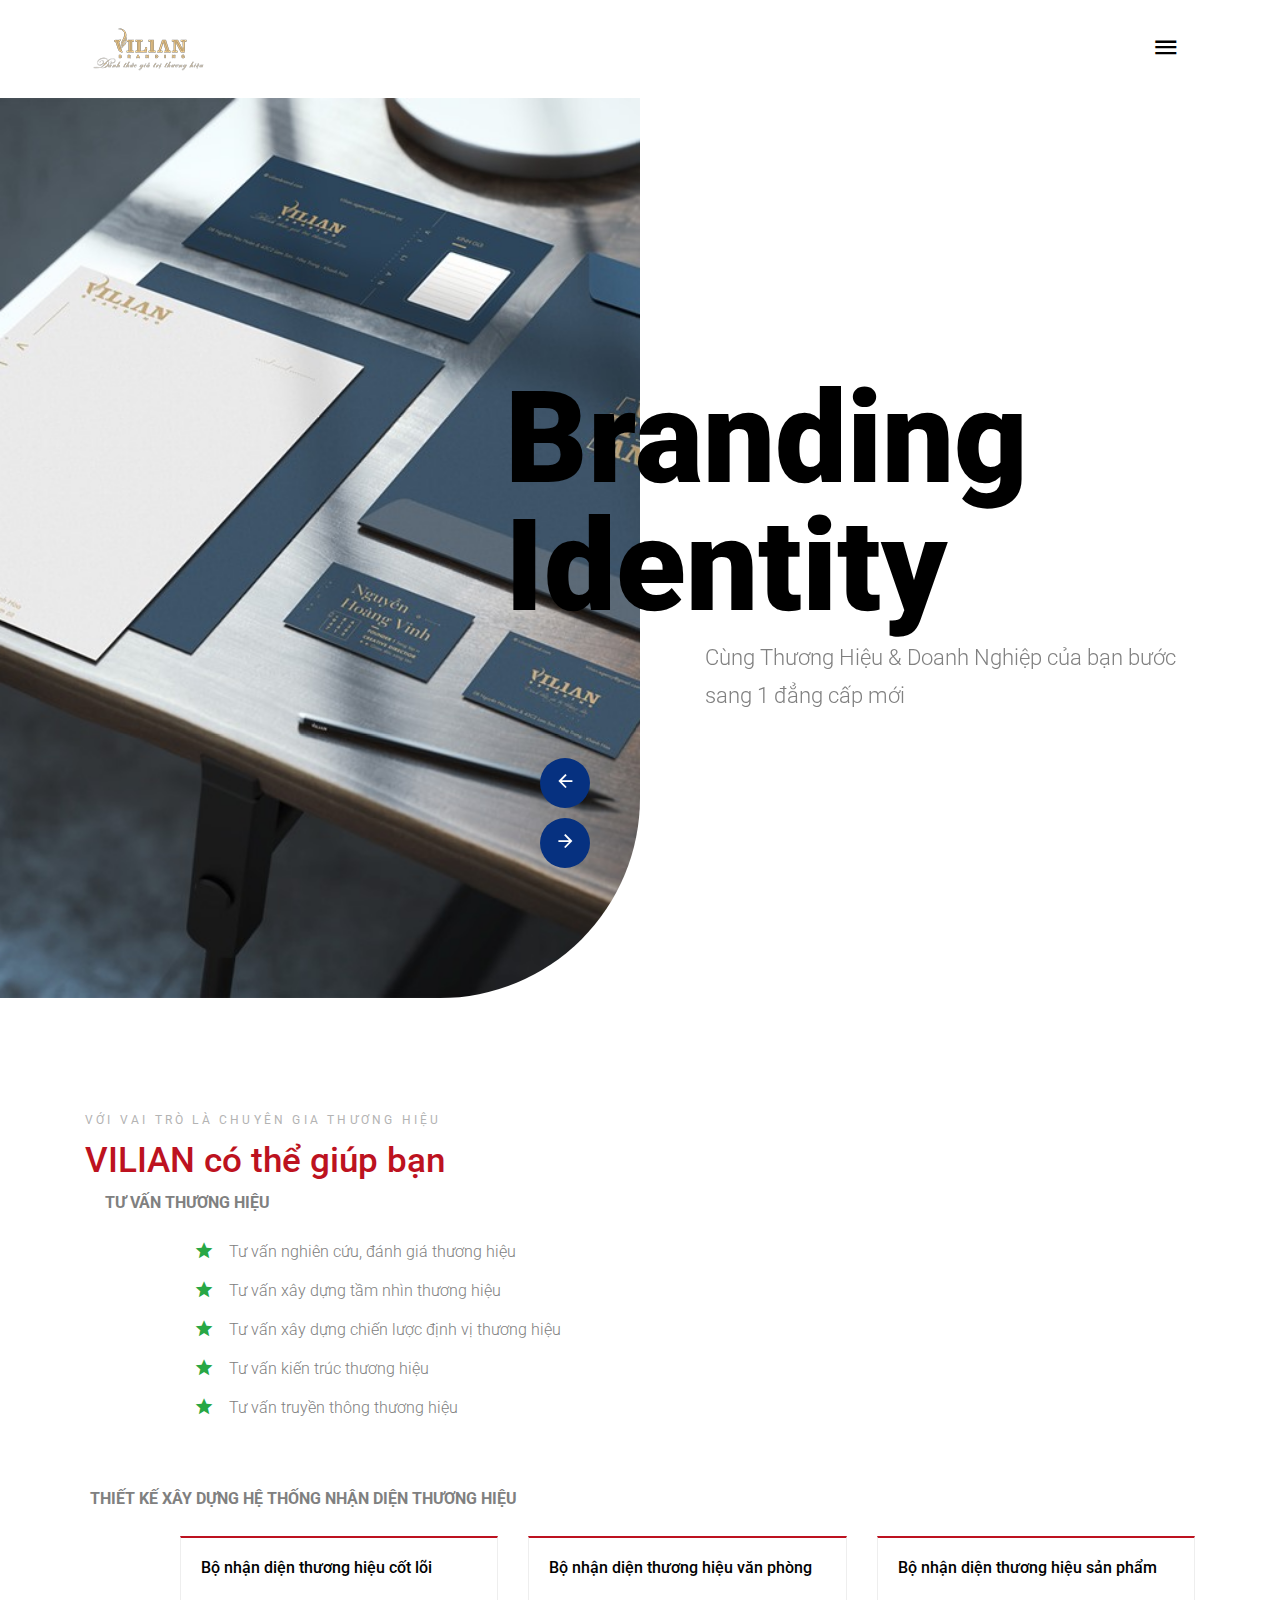
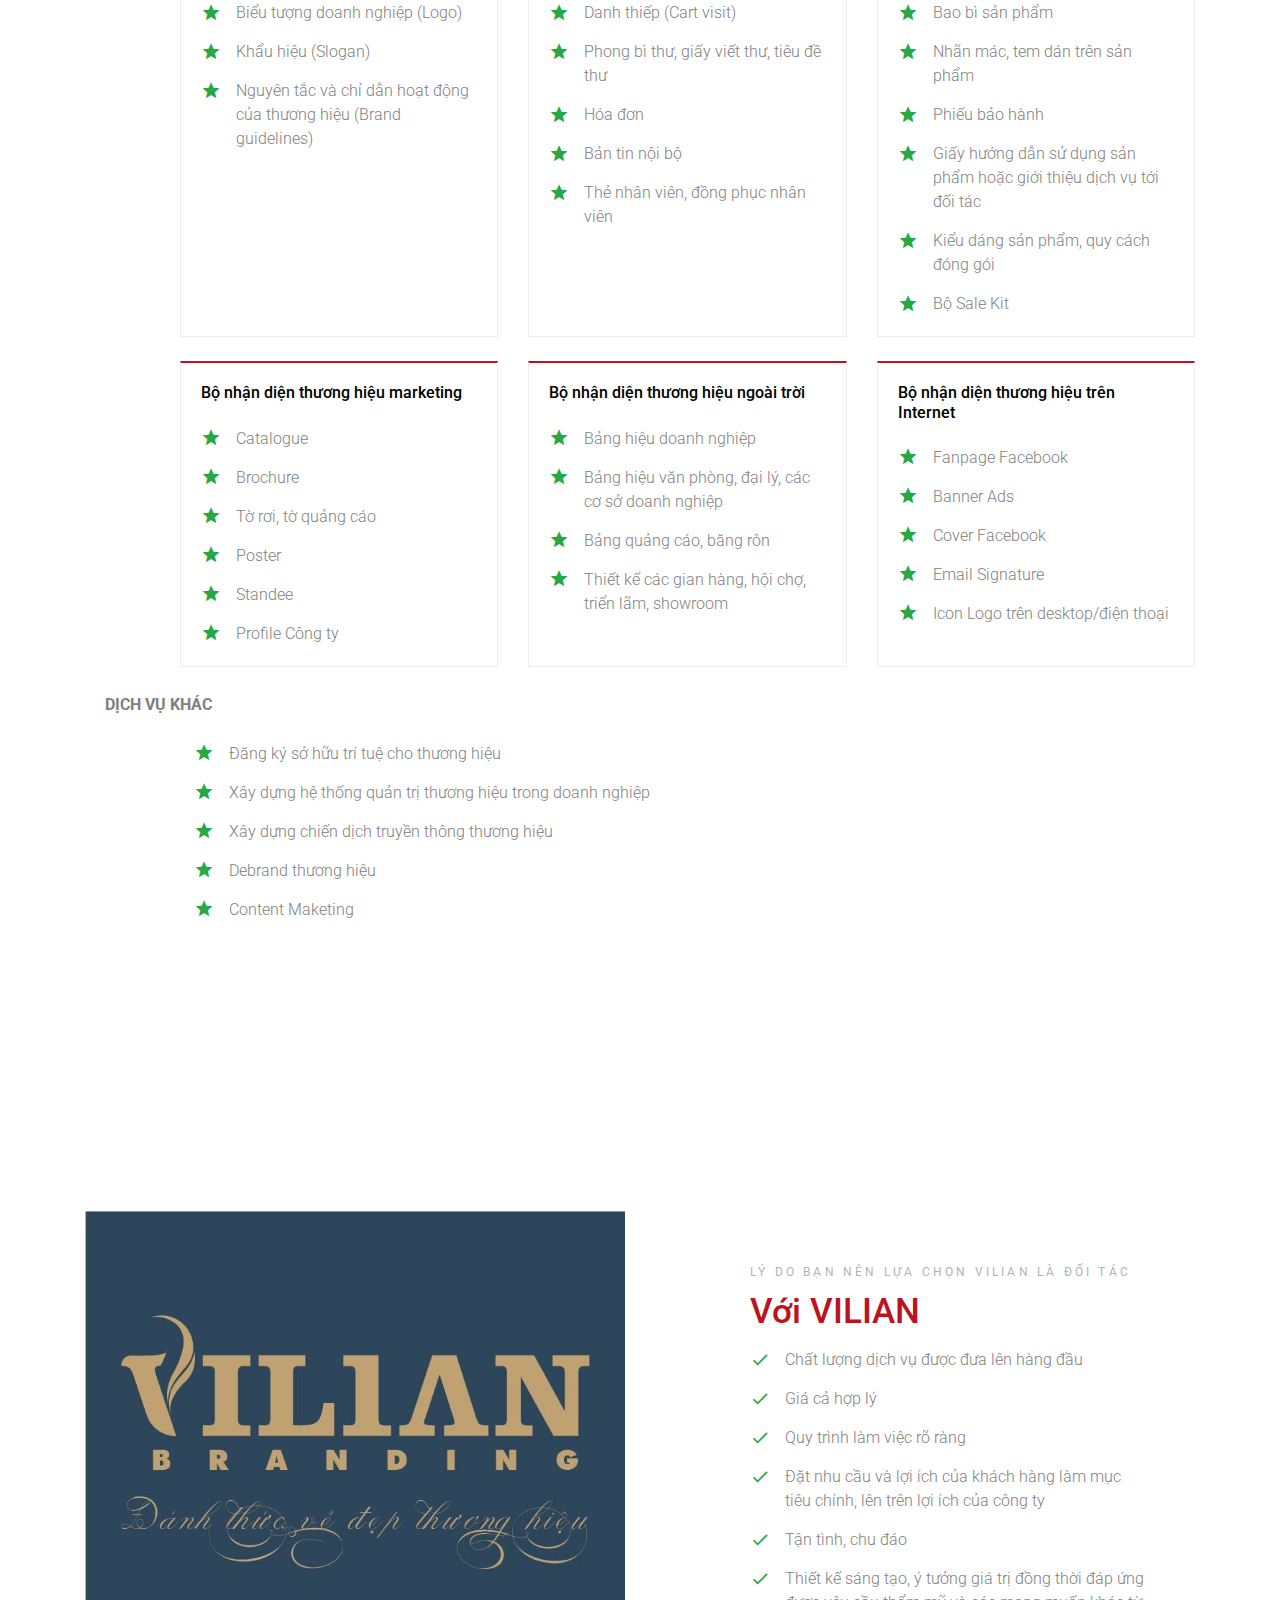
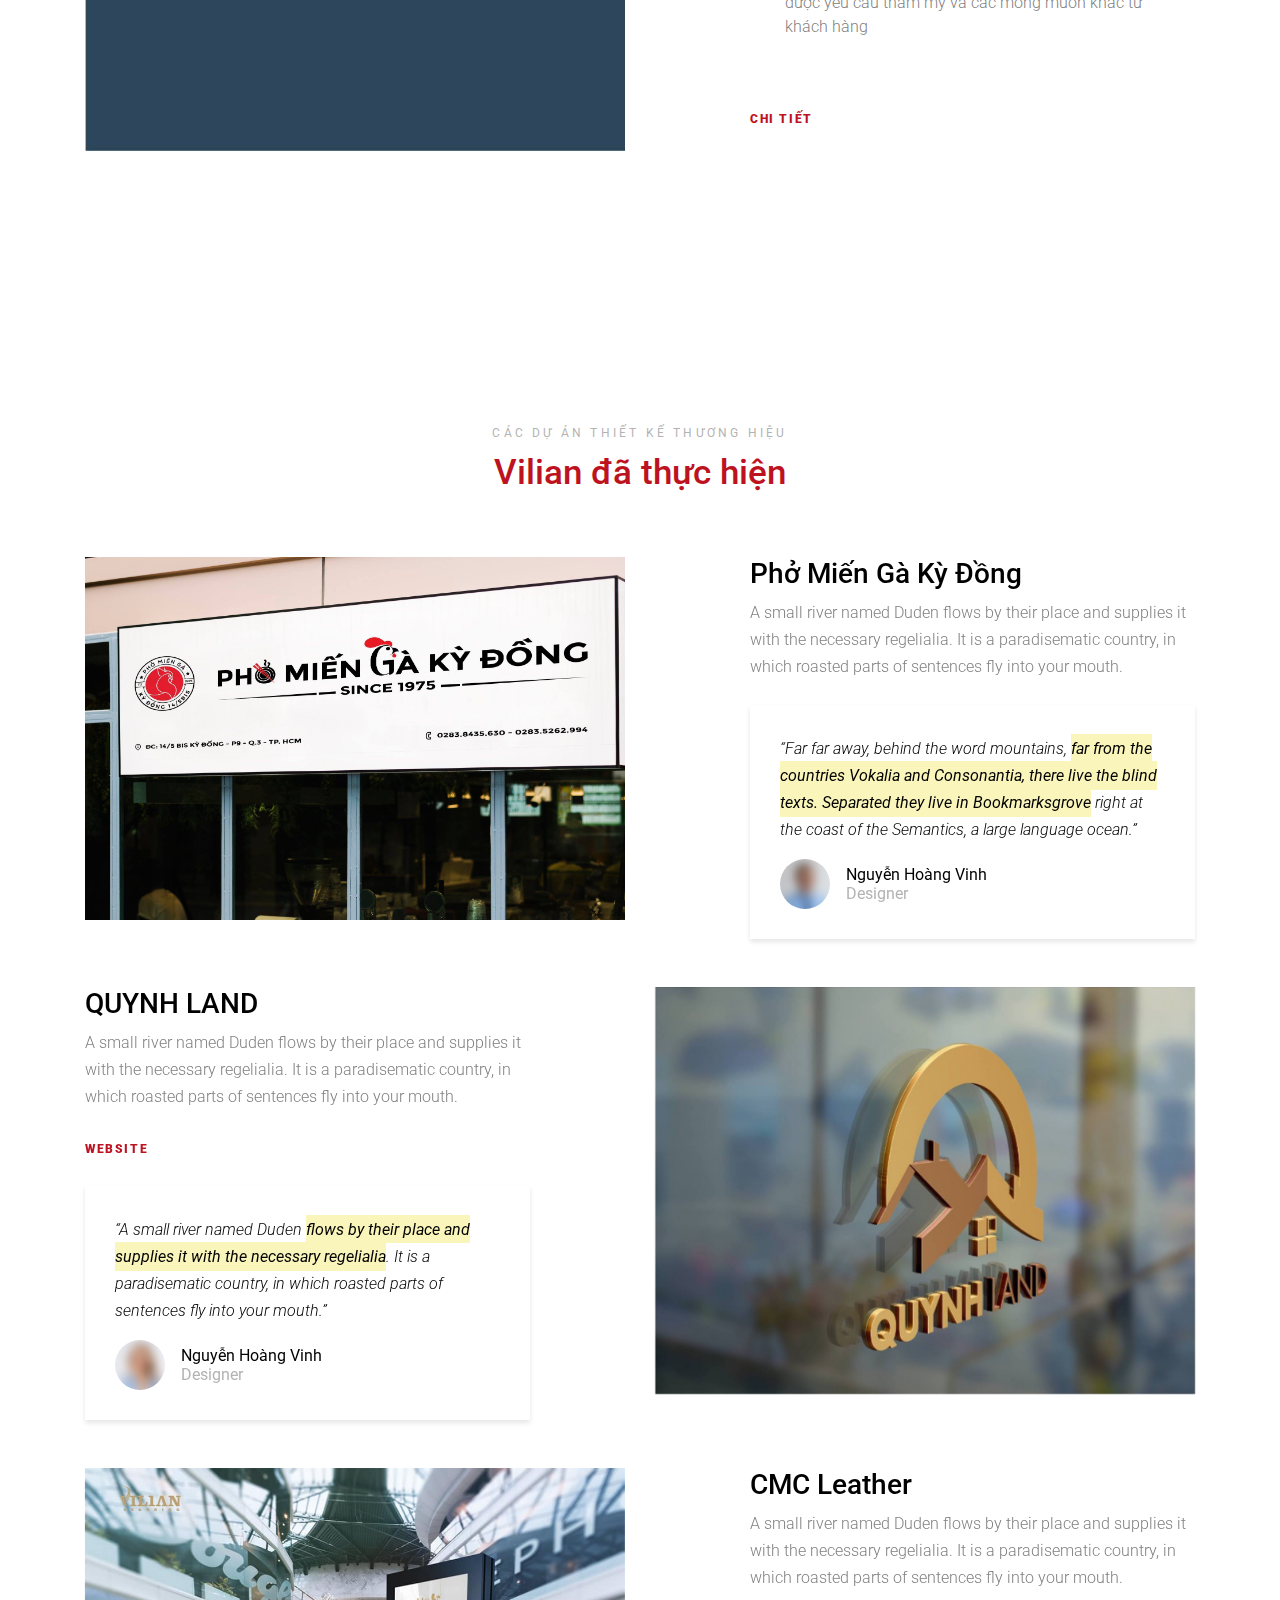
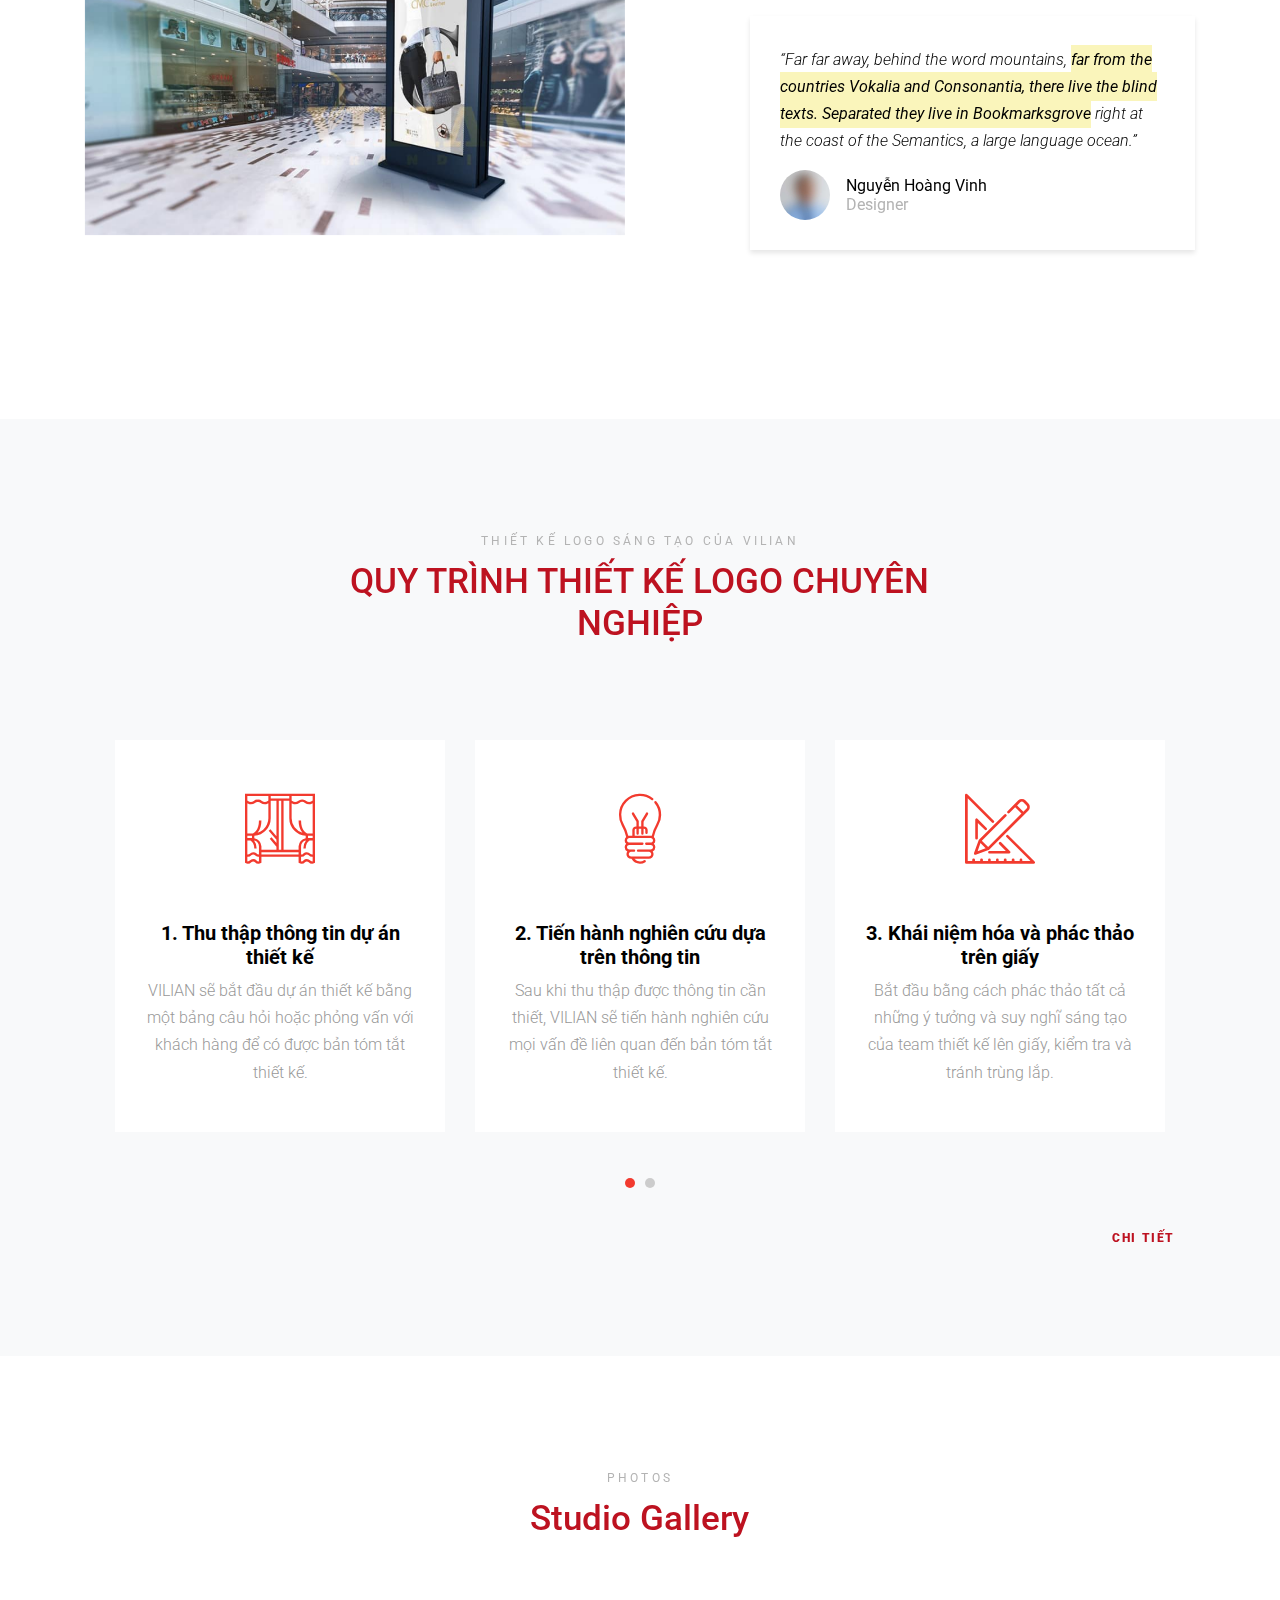
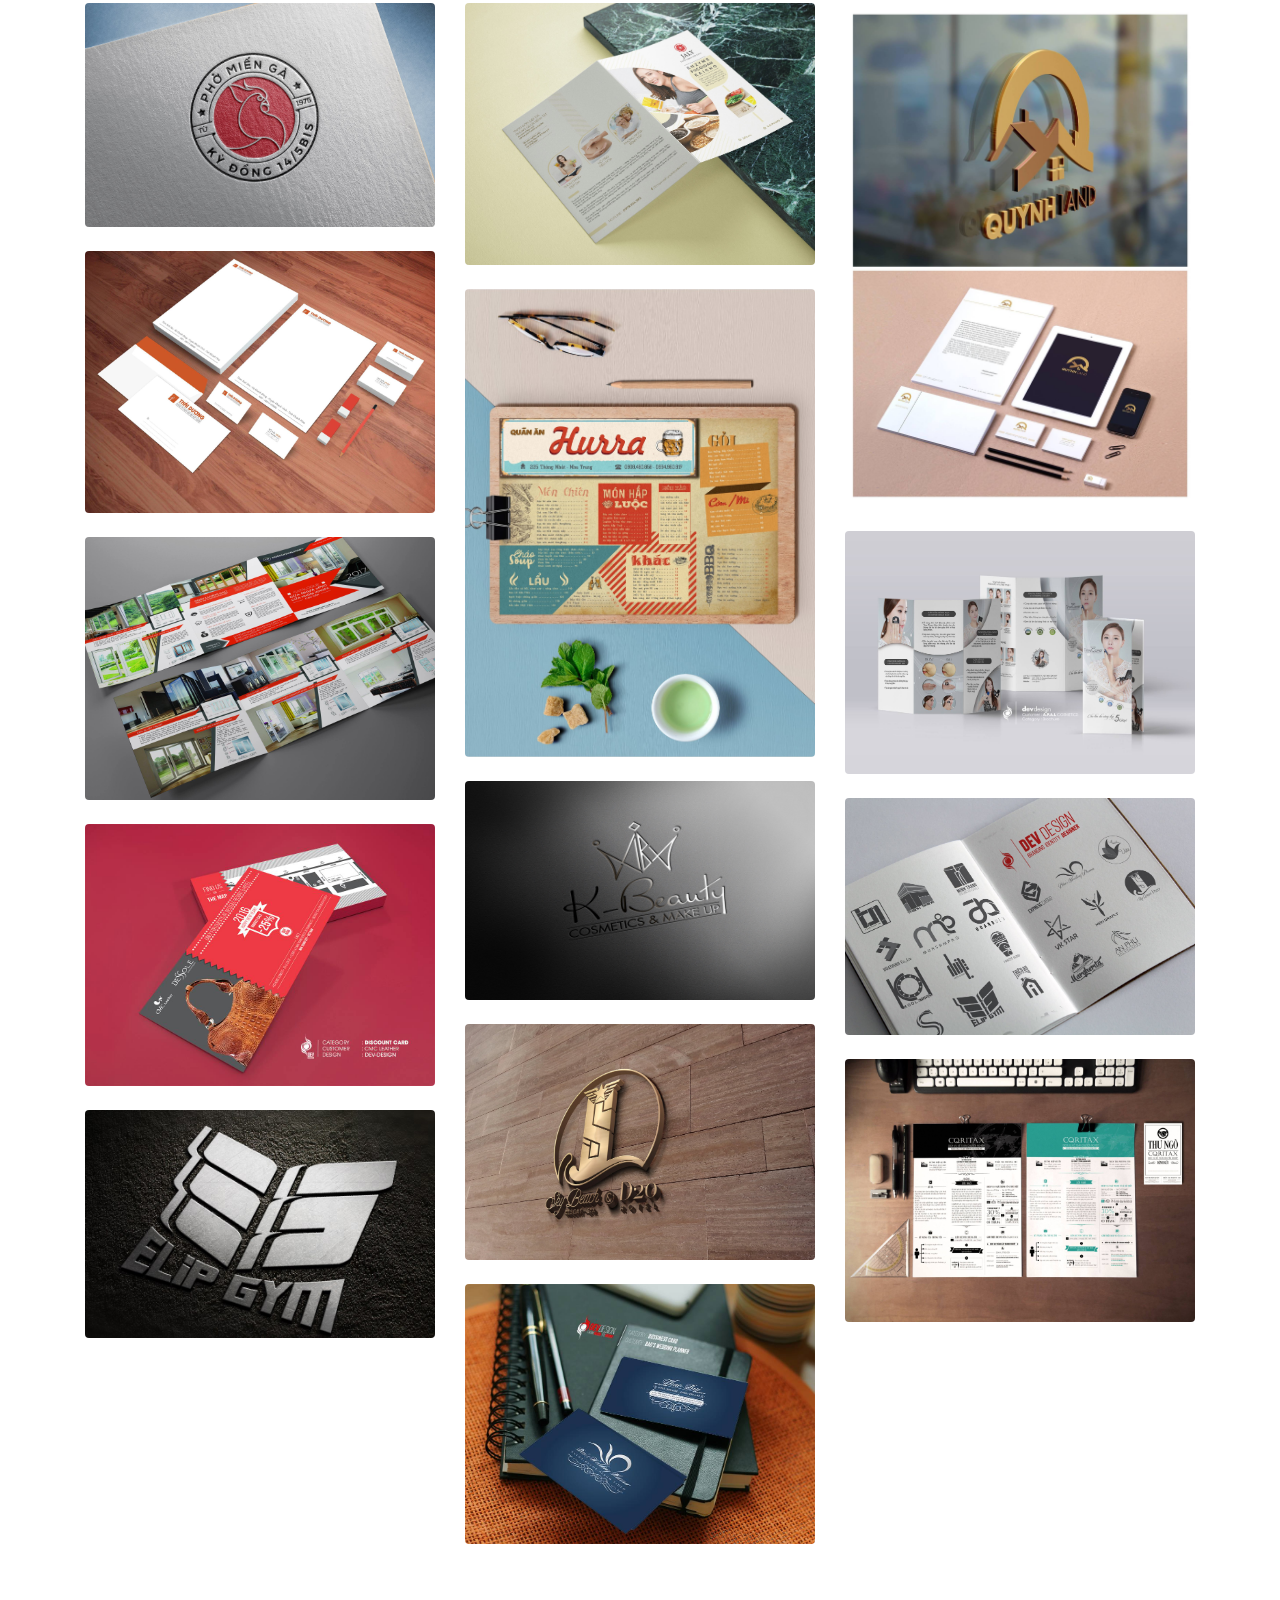
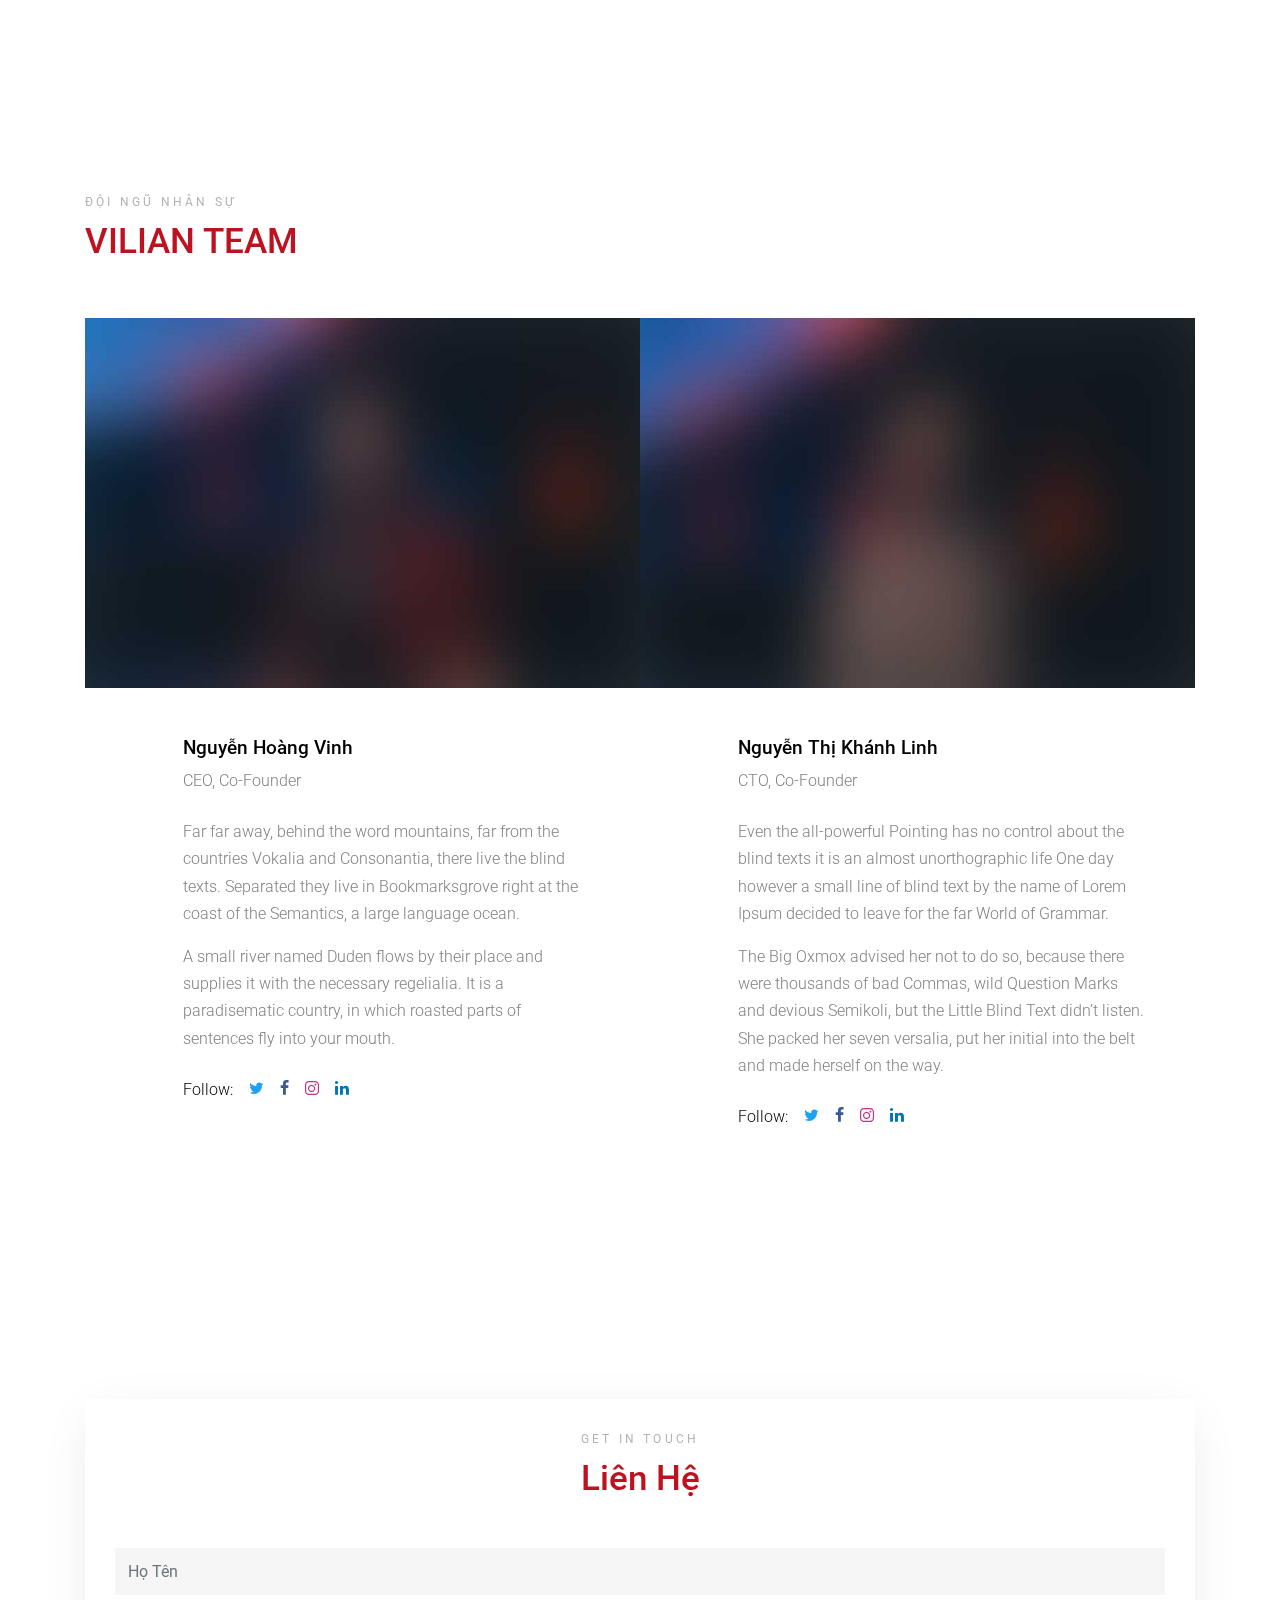
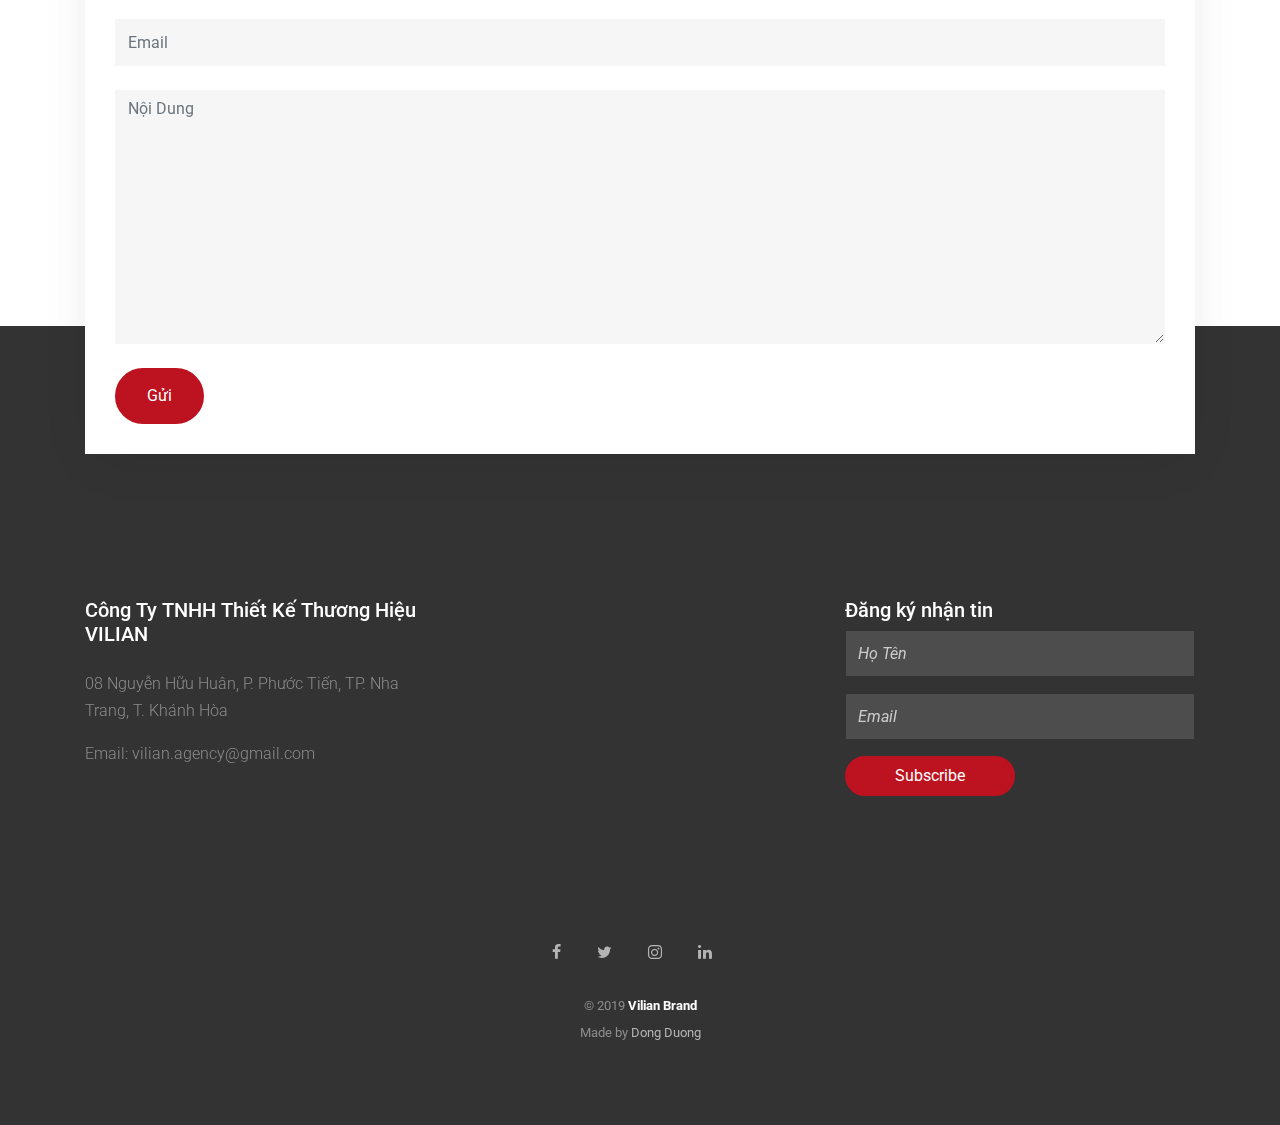
==== commit 5f5138e4: "update" ====
--- a/public/index.html
+++ b/public/index.html
@@ -429,90 +429,71 @@
           </div>
         </div>
 
-        <div class="row mb-5">
-          <div class="col-lg-6 order-1 order-lg-2 mb-4 mb-lg-0">
-            <img src="images/logo-sofa-nha-lam.png" alt="" class="img-fluid">
-          </div>
-          <div class="col-lg-5 h-100 jm-sticky-top mr-auto order-2 order-lg-1">
-            <h3>1.  Thu thập thông tin dự án thiết kế </h3>
-            <p class="mb-4">VILIAN sẽ bắt đầu dự án thiết kế bằng một bảng câu hỏi hoặc phỏng vấn với khách hàng để có được bản tóm tắt thiết kế. Bản tóm tắt sẽ bao gồm các nội dung sau:</p>
-            <ul>
-              <li>Tìm hiểu về doanh nghiệp (thương hiệu)</li>
-              <li>Chiến lược hoạt động (Tầm nhìn – Sứ mệnh – Giá trị cốt lõi)</li>
-              <li>Thị trường mục tiêu/Điểm khác biệt</li>
-              <li>Mô tả khách hàng tiêu biểu </li>
-              <li>Những thông điệp cần truyền tải trong logo</li>
-              <li>Yêu cầu về thời gian</li>
-            </ul>
-          </div>
-        </div>
-
-        <div class="row mb-5">
-          <div class="col-lg-6 mb-4 mb-lg-40">
-            <img src="images/logo-xanh-cf-process.png" alt="" class="img-fluid">
-          </div>
-          <div class="col-lg-5 h-100 jm-sticky-top ml-auto">
-            <h3>2.  Tiến hành nghiên cứu</h3>
-            <p class="mb-4">Sau khi thu thập được thông tin cần thiết, VILIAN sẽ tiến hành nghiên cứu các nội dung :</p>
-            <ul>
-              <li>Nghiên cứu chi tiết về công ty và lĩnh vực kinh doanh của khách hàng.</li>
-              <li>Nghiên cứu các màu sắc khác nhau, font chữ và các chủ đề thiết kế được sử dụng cho lỉnh vực kinh doanh của khách hàng.</li>
-              <li>Nghiên cứu về các đối thủ cạnh tranh của khách hàng để có được cảm nhận thị trường khách hàng đang hoạt dộng.</li>
-              <li>Tìm hiểu các loại màu sắc, hình ảnh hoặc các chủ đề thiết kế, tất cả những gì khách hàng mong đợi từ thiết kế logo.</li>
-              <li>Nghiên cứu các thiết kế logo đã thành công, các phong cách và xu hướng hiện đại có liên quan đến bản tóm tắt thiết kế.</li>
-            </ul>
-          </div>
-        </div>
-
-        <div class="row mb-5">
-          <div class="col-lg-6 order-1 order-lg-2 mb-4 mb-lg-0">
-            <img src="images/logo-bo-bim-sua.png" alt="Pho Mien Ga Ky Dong Logo" class="img-fluid">
-          </div>
-          <div class="col-lg-5 h-100 jm-sticky-top mr-auto order-2 order-lg-1">
-            <h3>3.  Khái niệm hóa và phác thảo</h3>
-            <p class="mb-4">Đây là một bước quan trọng để hình thành và phát triển ý tưởng thiết kế, thực hiện ý tưởng, cho phép thúc đẩy quy trình sáng tạo và không quên chi tiết trong quá trình sáng tạo.</p>
-            <p class="mb-4">Bắt đầu bằng cách phác thảo tất cả những ý tưởng và suy nghĩ của team thiết kế lên giấy.</p>
-            <p class="mb-4">Kiểm tra so sánh mẫu thiết kế logo đến ngành công nghiệp khác để tìm cảm hứng sáng tạo và không trùng lắp</p>
-          </div>
-        </div>
-
-        <div class="row mb-5">
-          <div class="col-lg-6 mb-4 mb-lg-40">
-            <img src="images/logo-nakala.jpg" alt="" class="img-fluid">
-          </div>
-          <div class="col-lg-5 h-100 jm-sticky-top ml-auto">
-            <h3>4.  Triển khai các thiết kế logo trên máy</h3>
-            <p>Khi thực hiện xong phác thảo và hình thành ý tưởng là lúc các designer của VILIAN sẵn sàng để triển khai những ý tưởng lên máy tính.</p>
-            <p>Bắt đầu tạo ra các thiết kế logo bằng cách sử dụng phần mềm đồ họa Adobe Illustrator.</p>
-            <p>Thử nghiệm với những ý tưởng khác nhau, hình dạng, góc độ và màu sắc.</p>
-            <p>Tạo ra nhiều biến thể của thiết kế logo giữ trong tâm trí ý tưởng trọng tâm.</p>
-          </div>
-        </div>
-
-        <div class="row mb-5">
-          <div class="col-lg-6 order-1 order-lg-2 mb-4 mb-lg-0">
-            <img src="images/logo-khach-hang-lua-chon.png" alt="Pho Mien Ga Ky Dong Logo" class="img-fluid">
-          </div>
-          <div class="col-lg-5 h-100 jm-sticky-top mr-auto order-2 order-lg-1">
-            <h3>5.  Trình bày thiết kế logo và đón nhận phản hồi từ khách hàng</h3>
-            <p>VILIAN sẽ lưạ chọn trình bày 2 – 3 mẫu thiết kế logo tốt nhất cho khách hàng để khách hàng có sự lựa chọn phong phú và đón nhận phản hồi từ khách hàng.</p>
-            <p>Khi khách hàng gửi thông tin phản hồi, VILIAN sẽ lắng nghe quan điểm của khách hàng và lưu ý của các thông tin phản hồi.</p>
-            <p>Sau đó tiếp tục liên lạc với khách hàng khi đã chỉnh sửa cần thiết.</p>
-            <p>Cung cấp 1 hoặc 2 mẫu thiết kế để khách hàng lựa chọn. Và thay đổi chỉnh sửa cho đến khi khách hàng hoàn toàn hài lòng.</p>
-          </div>
-        </div>
-
-        <div class="row mb-5">
-          <div class="col-lg-6 mb-4 mb-lg-40">
-            <img src="images/logo-hoan-thanh.jpg" alt="" class="img-fluid">
-          </div>
-          <div class="col-lg-5 h-100 jm-sticky-top ml-auto">
-            <h3>6.  Hoàn thành và gửi mẫu thiết kế logo cuối cùng</h3>
-            <p>Khi khách hàng đã hoàn toàn hài lòng, VILIAN sẽ hoàn thiện các mẫu thiết kế và định dạng thích hợp.</p>
-            <p>Sau đó VILIAN sẽ bàn giao toàn bộ file thiết kế dạng vector cho khách hàng.</p>
-            <p>Khi Dự án kết thúc, VILIAN vẫn tiếp tục hỗ trợ bảo hành cho khách hàng trong vòng 12 tháng và cam kết Logo đăng ký được bản quyền sở hữu trí tuệ.</p>
-          </div>
-        </div>
+        <!-- Slider -->
+        <div class="owl-carousel nonloop-block-14 block-14" data-aos="fade">
+          <div class="slide">
+            <div class="ftco-feature-1">
+              <span class="icon flaticon-fit"></span>
+              <div class="ftco-feature-1-text">
+                <h2>1.  Thu thập thông tin dự án thiết kế</h2>
+                <p>VILIAN sẽ bắt đầu dự án thiết kế bằng một bảng câu hỏi hoặc phỏng vấn với khách hàng để có được bản tóm tắt thiết kế.</p>
+              </div>
+            </div>
+          </div>
+
+          <div class="slide">
+            <div class="ftco-feature-1">
+              <span class="icon flaticon-turned-off"></span>
+              <div class="ftco-feature-1-text">
+                <h2>2.  Tiến hành nghiên cứu dựa trên thông tin</h2>
+                <p>Sau khi thu thập được thông tin cần thiết, VILIAN sẽ tiến hành nghiên cứu mọi vấn đề liên quan đến bản tóm tắt thiết kế.</p>
+              </div>
+            </div>
+          </div>
+
+          <div class="slide">
+            <div class="ftco-feature-1">
+              <span class="icon flaticon-measuring"></span>
+              <div class="ftco-feature-1-text">
+                <h2>3.  Khái niệm hóa và phác thảo trên giấy</h2>
+                <p>Bắt đầu bằng cách phác thảo tất cả những ý tưởng và suy nghĩ sáng tạo của team thiết kế lên giấy, kiểm tra và tránh trùng lắp.</p>
+              </div>
+            </div>
+          </div>
+
+          <div class="slide">
+            <div class="ftco-feature-1">
+              <span class="icon flaticon-vegetables"></span>
+              <div class="ftco-feature-1-text">
+                <h2>4.  Triển khai các thiết kế logo trên máy</h2>
+                <p>Thực hiện phác thảo và hình thành ý tưởng, các designer của VILIAN sẵn sàng để triển khai những ý tưởng lên máy tính.</p>
+              </div>
+            </div>
+          </div>
+
+          <div class="slide">
+            <div class="ftco-feature-1">
+              <span class="icon flaticon-fruit-juice"></span>
+              <div class="ftco-feature-1-text">
+                <h2>5.  Trình bày thiết kế logo và đón nhận phản hồi</h2>
+                <p>VILIAN sẽ lưạ chọn trình bày 2 – 3 mẫu thiết kế logo tốt nhất cho khách hàng, đón nhận phản hồi từ khách hàng.</p>
+              </div>
+            </div>
+          </div>
+          
+          <div class="slide">
+            <div class="ftco-feature-1">
+              <span class="icon flaticon-stationary-bike"></span>
+              <div class="ftco-feature-1-text">
+                <h2>6.  Hoàn thành và gửi mẫu thiết kế logo cuối cùng</h2>
+                <p>Khi khách hàng đã hoàn toàn hài lòng, VILIAN sẽ hoàn thiện các mẫu thiết kế và bàn giao file thiết kế cho khách hàng.</p>
+              </div>
+            </div>
+          </div>
+        </div>
+
+        <br/>
+        <p class="mt-auto"><a href="logo-process.html" class="readmore float-right">Chi Tiết</a></p>
 
       </div>
     </div>
--- a/public/fonts/flaticon/font/flaticon.css
+++ b/public/fonts/flaticon/font/flaticon.css
@@ -36,4 +36,21 @@
 .flaticon-step-ladder:before { content: "\f102"; }
 .flaticon-interior-design:before { content: "\f103"; }
 .flaticon-sit-down:before { content: "\f104"; }
-.flaticon-turned-off:before { content: "\f105"; }+.flaticon-turned-off:before { content: "\f105"; }
+.flaticon-fit:before {
+  content: "\f100"; }
+
+.flaticon-gym-1:before {
+  content: "\f101"; }
+
+.flaticon-gym:before {
+  content: "\f102"; }
+
+.flaticon-vegetables:before {
+  content: "\f103"; }
+
+.flaticon-fruit-juice:before {
+  content: "\f104"; }
+
+.flaticon-stationary-bike:before {
+  content: "\f105"; }--- a/public/css/style.css
+++ b/public/css/style.css
@@ -1092,3 +1092,45 @@
   .why-us .container .row strong {
     padding: .3rem 0;
     background: #faf5bb; }
+
+.ftco-feature-1 {
+  text-align: center;
+  padding-top: 30px;
+  -webkit-transition: .3s all ease;
+  -o-transition: .3s all ease;
+  transition: .3s all ease;
+  background: #fff; }
+  .ftco-feature-1 .icon {
+    font-size: 70px;
+    color: #f23a2e; }
+  .ftco-feature-1 .ftco-feature-1-text {
+    padding: 30px; }
+  .ftco-feature-1 h2 {
+    font-size: 20px;
+    font-weight: bold; }
+  .ftco-feature-1 p {
+    color: #989898; }
+  .ftco-feature-1:hover, .ftco-feature-1.active {
+    -webkit-box-shadow: 0 0 20px -5px rgba(0, 0, 0, 0.1);
+    box-shadow: 0 0 20px -5px rgba(0, 0, 0, 0.1); }
+
+.block-14 .owl-nav {
+  display: none; }
+
+.block-14 .owl-stage {
+  padding-top: 2rem;
+  padding-bottom: 2rem; }
+
+.block-14 .owl-dots {
+  text-align: center; }
+  .block-14 .owl-dots .owl-dot {
+    display: inline-block;
+    margin: 5px; }
+    .block-14 .owl-dots .owl-dot > span {
+      display: inline-block;
+      width: 10px;
+      height: 10px;
+      background: #ccc;
+      border-radius: 50%; }
+    .block-14 .owl-dots .owl-dot.active > span {
+      background: #f23a2e; }
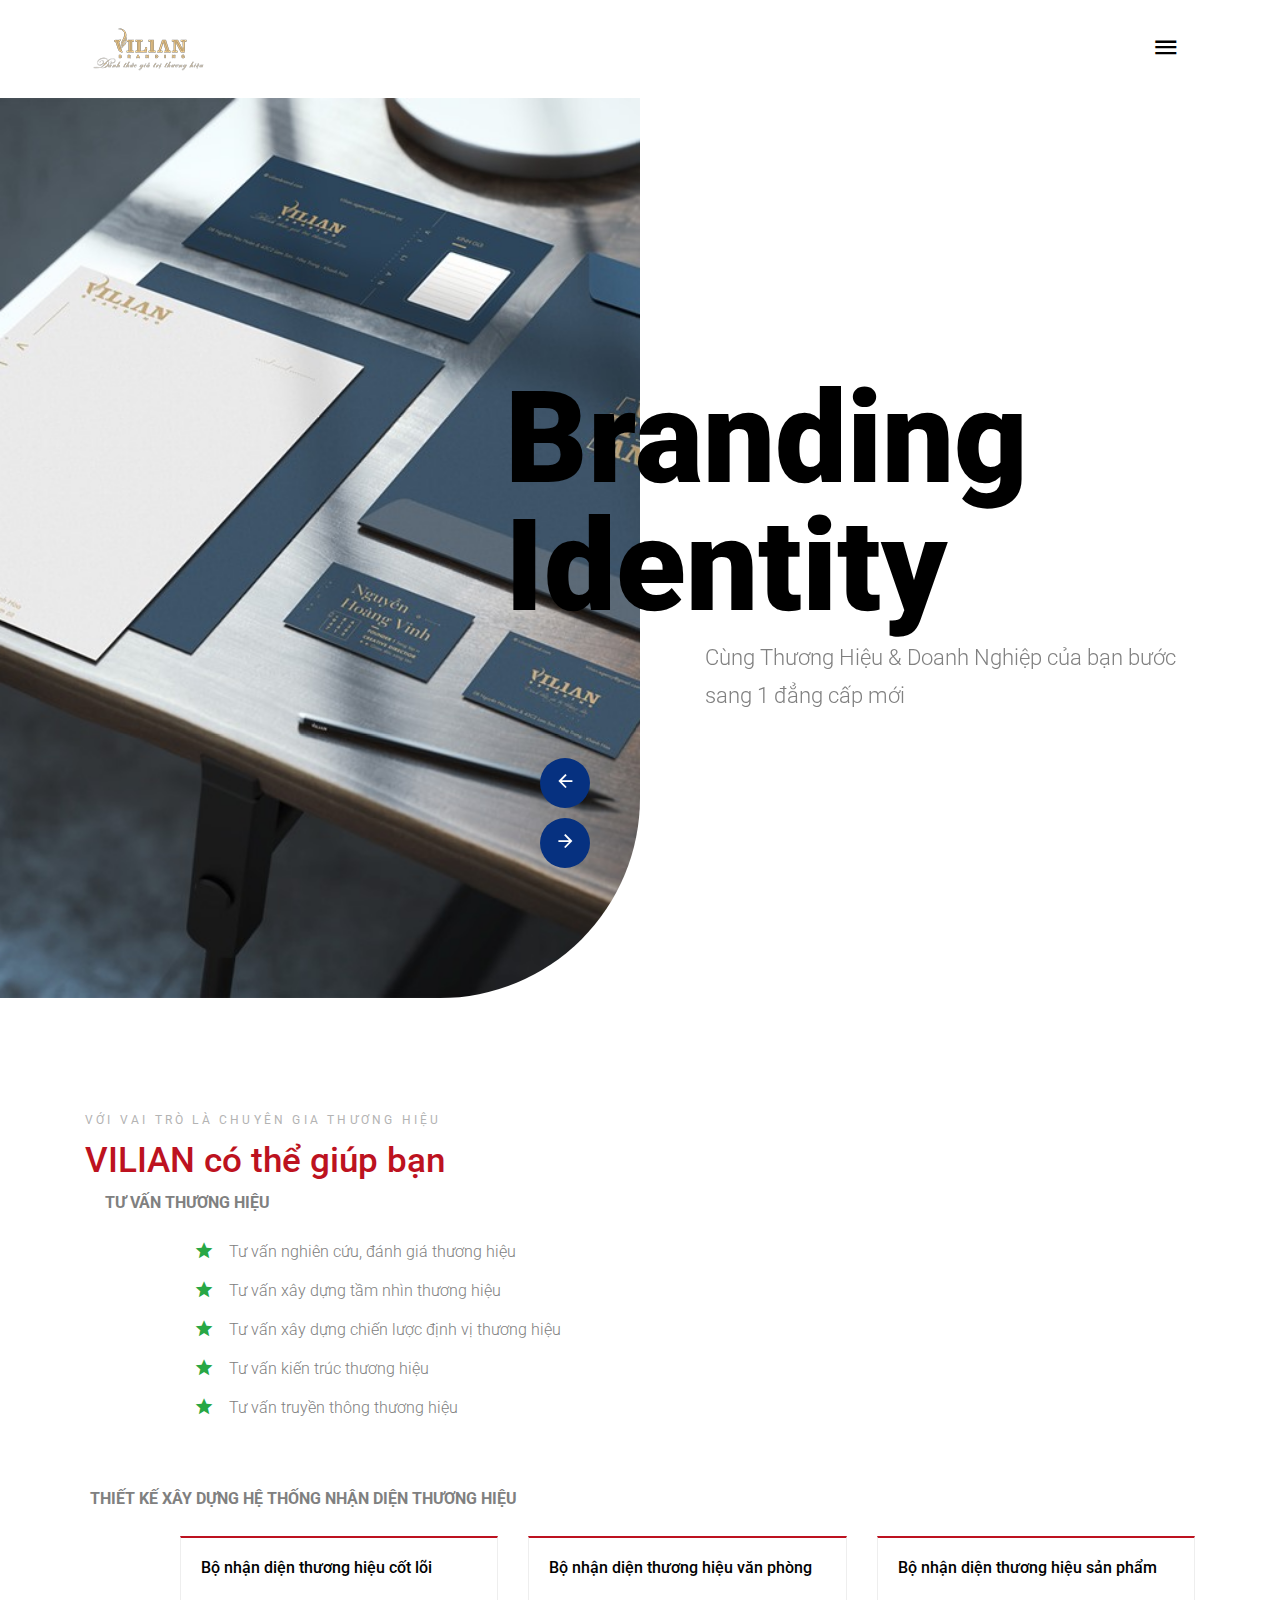
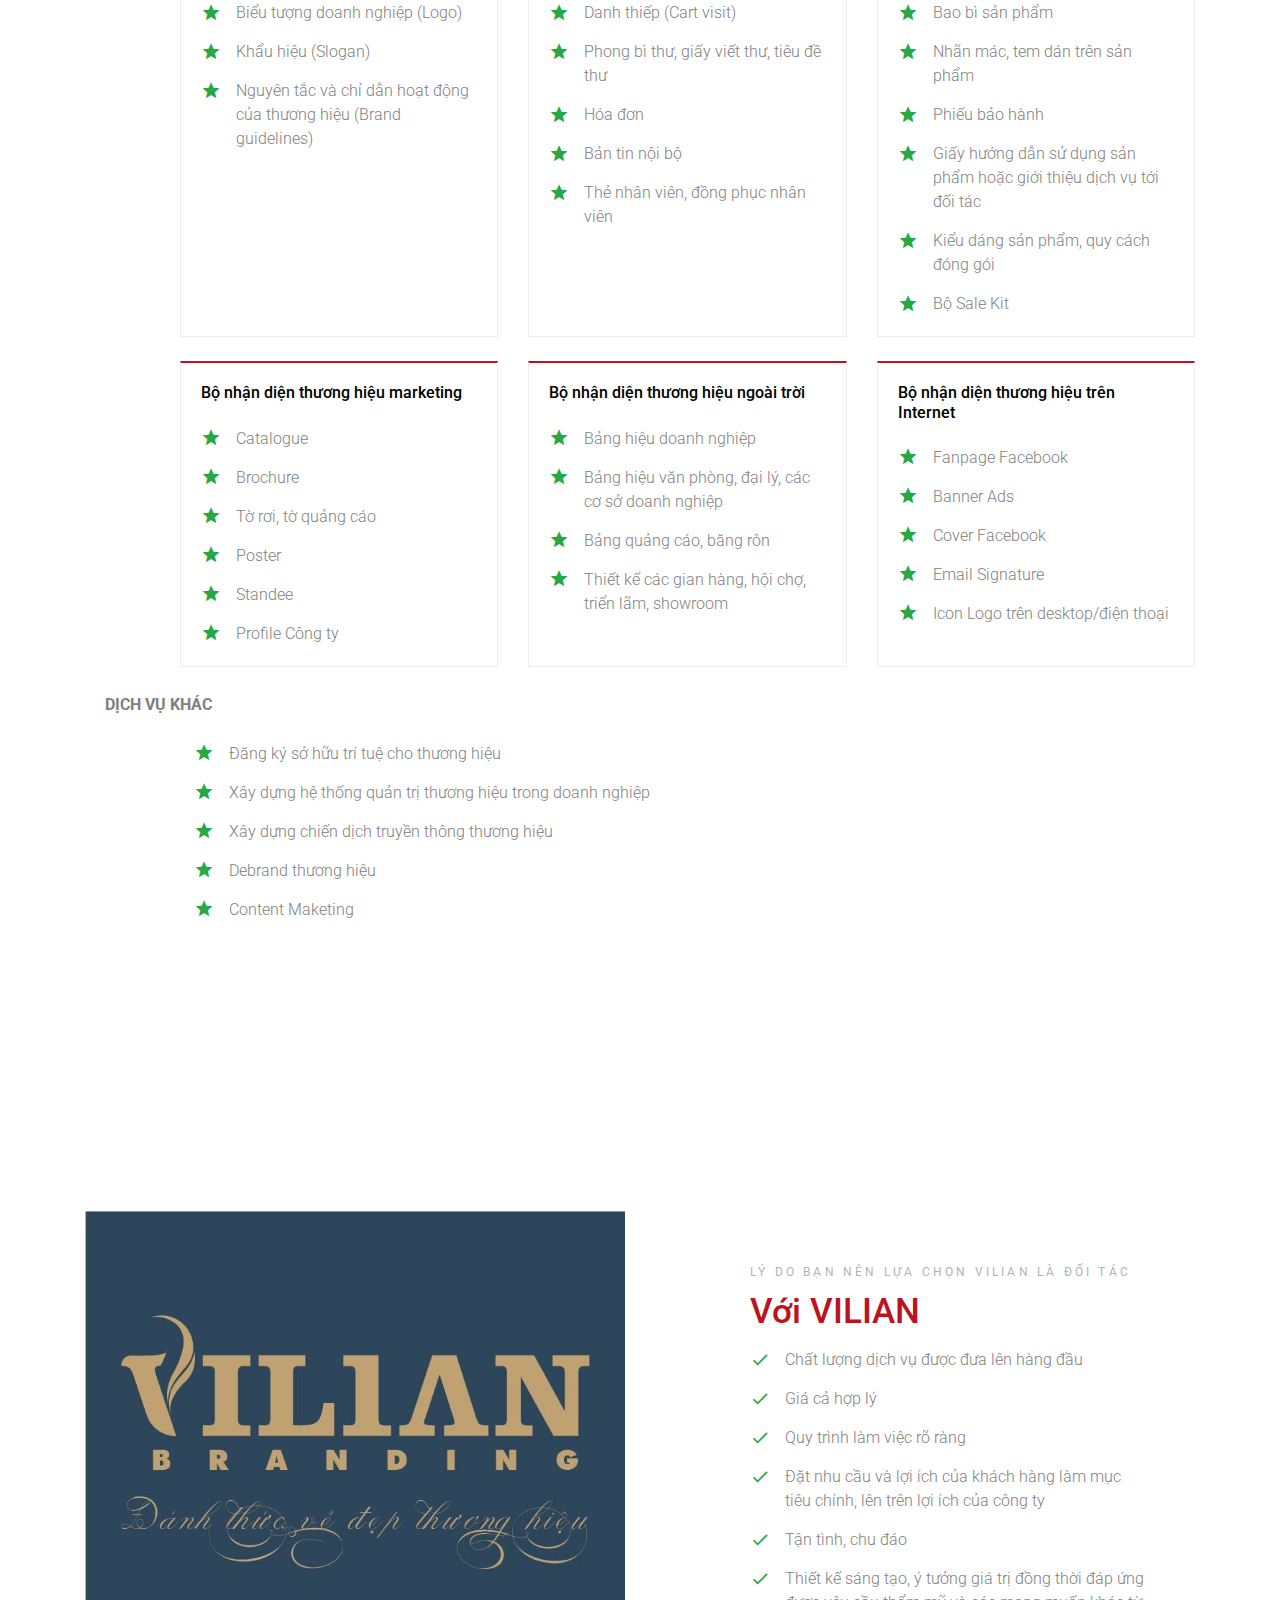
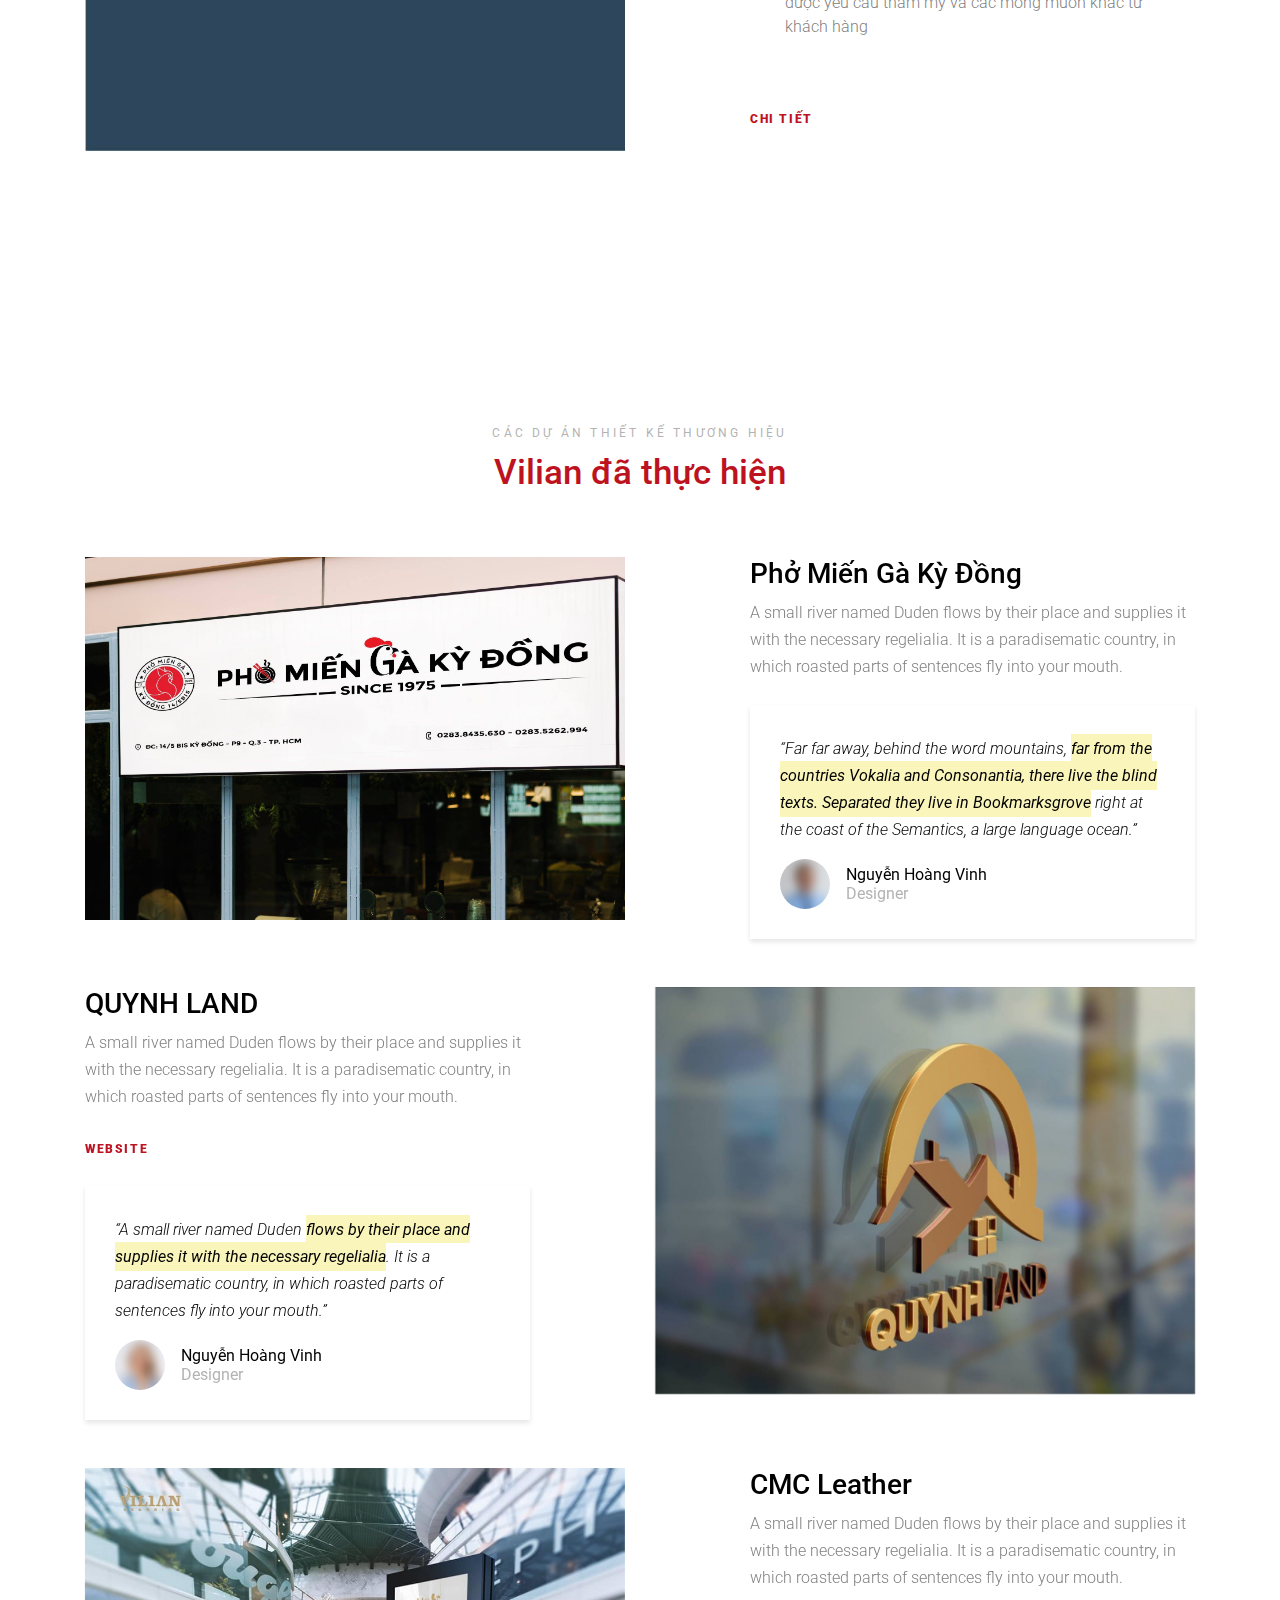
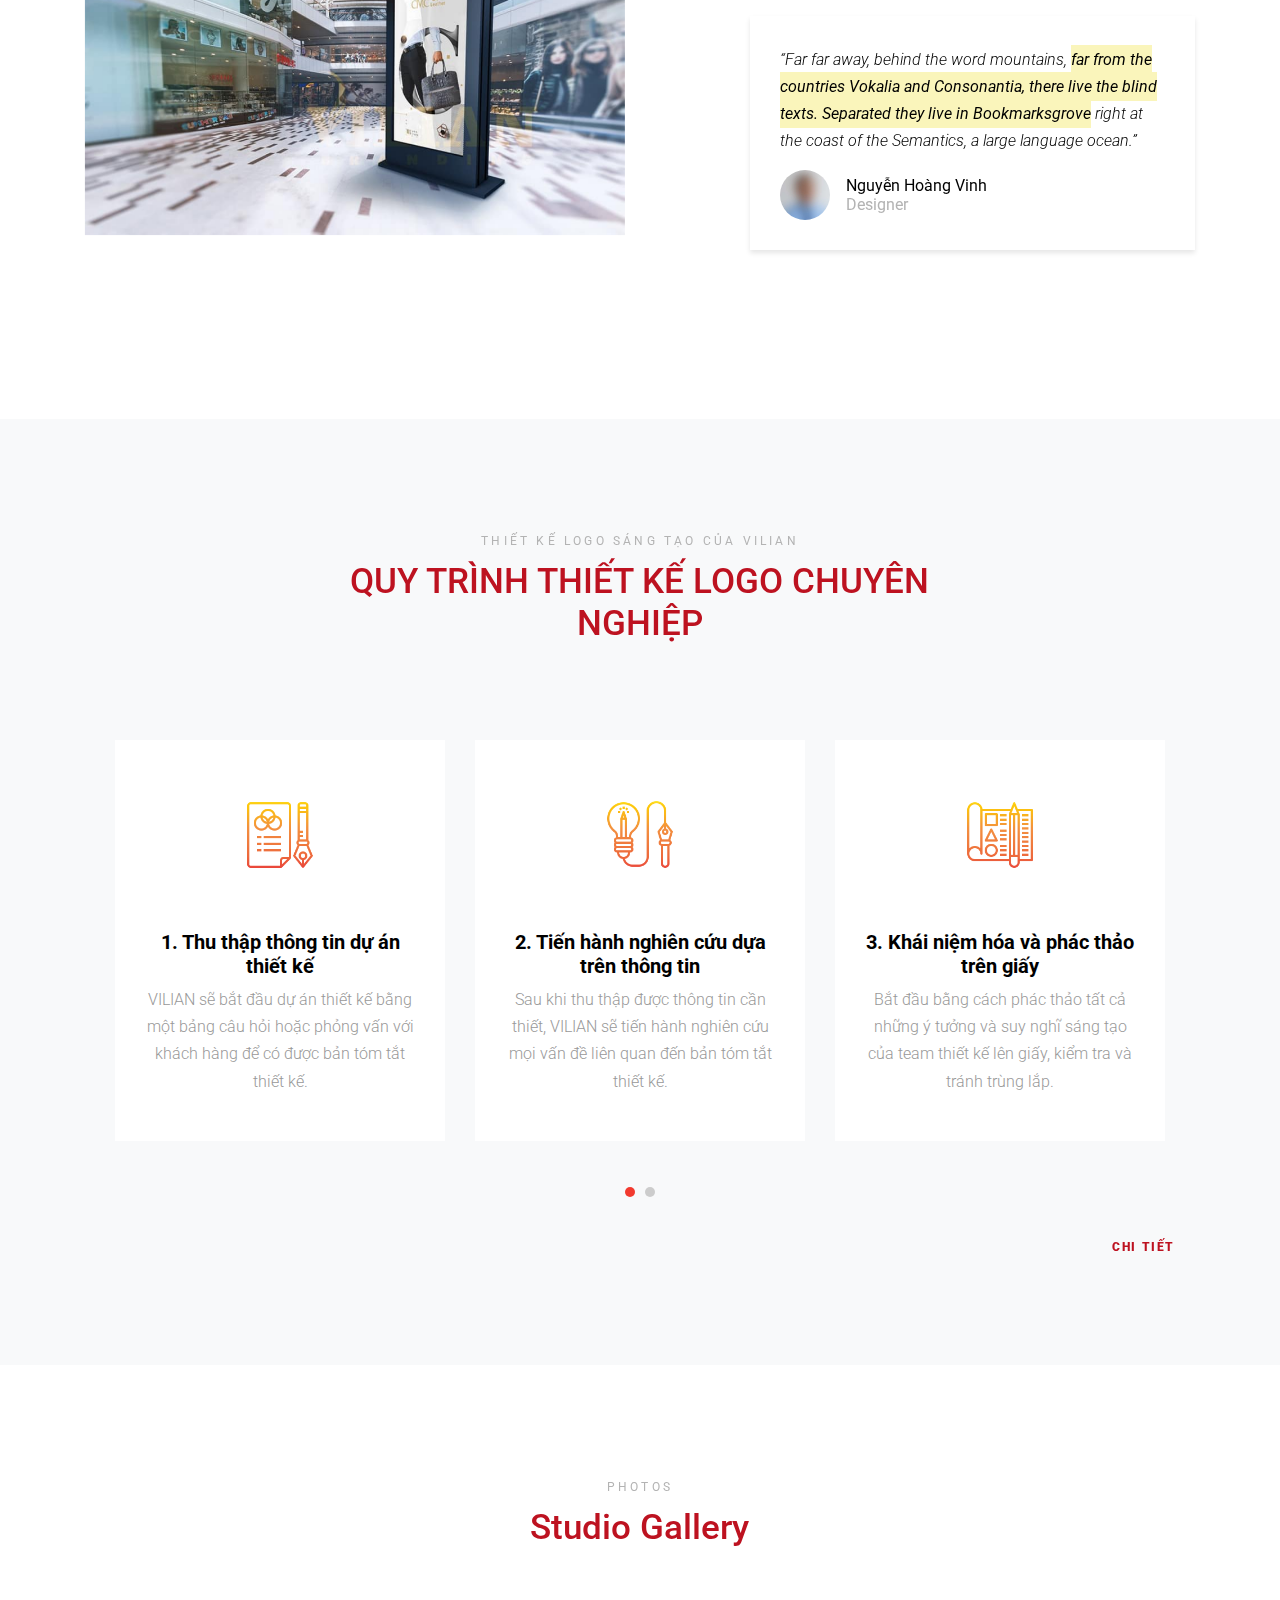
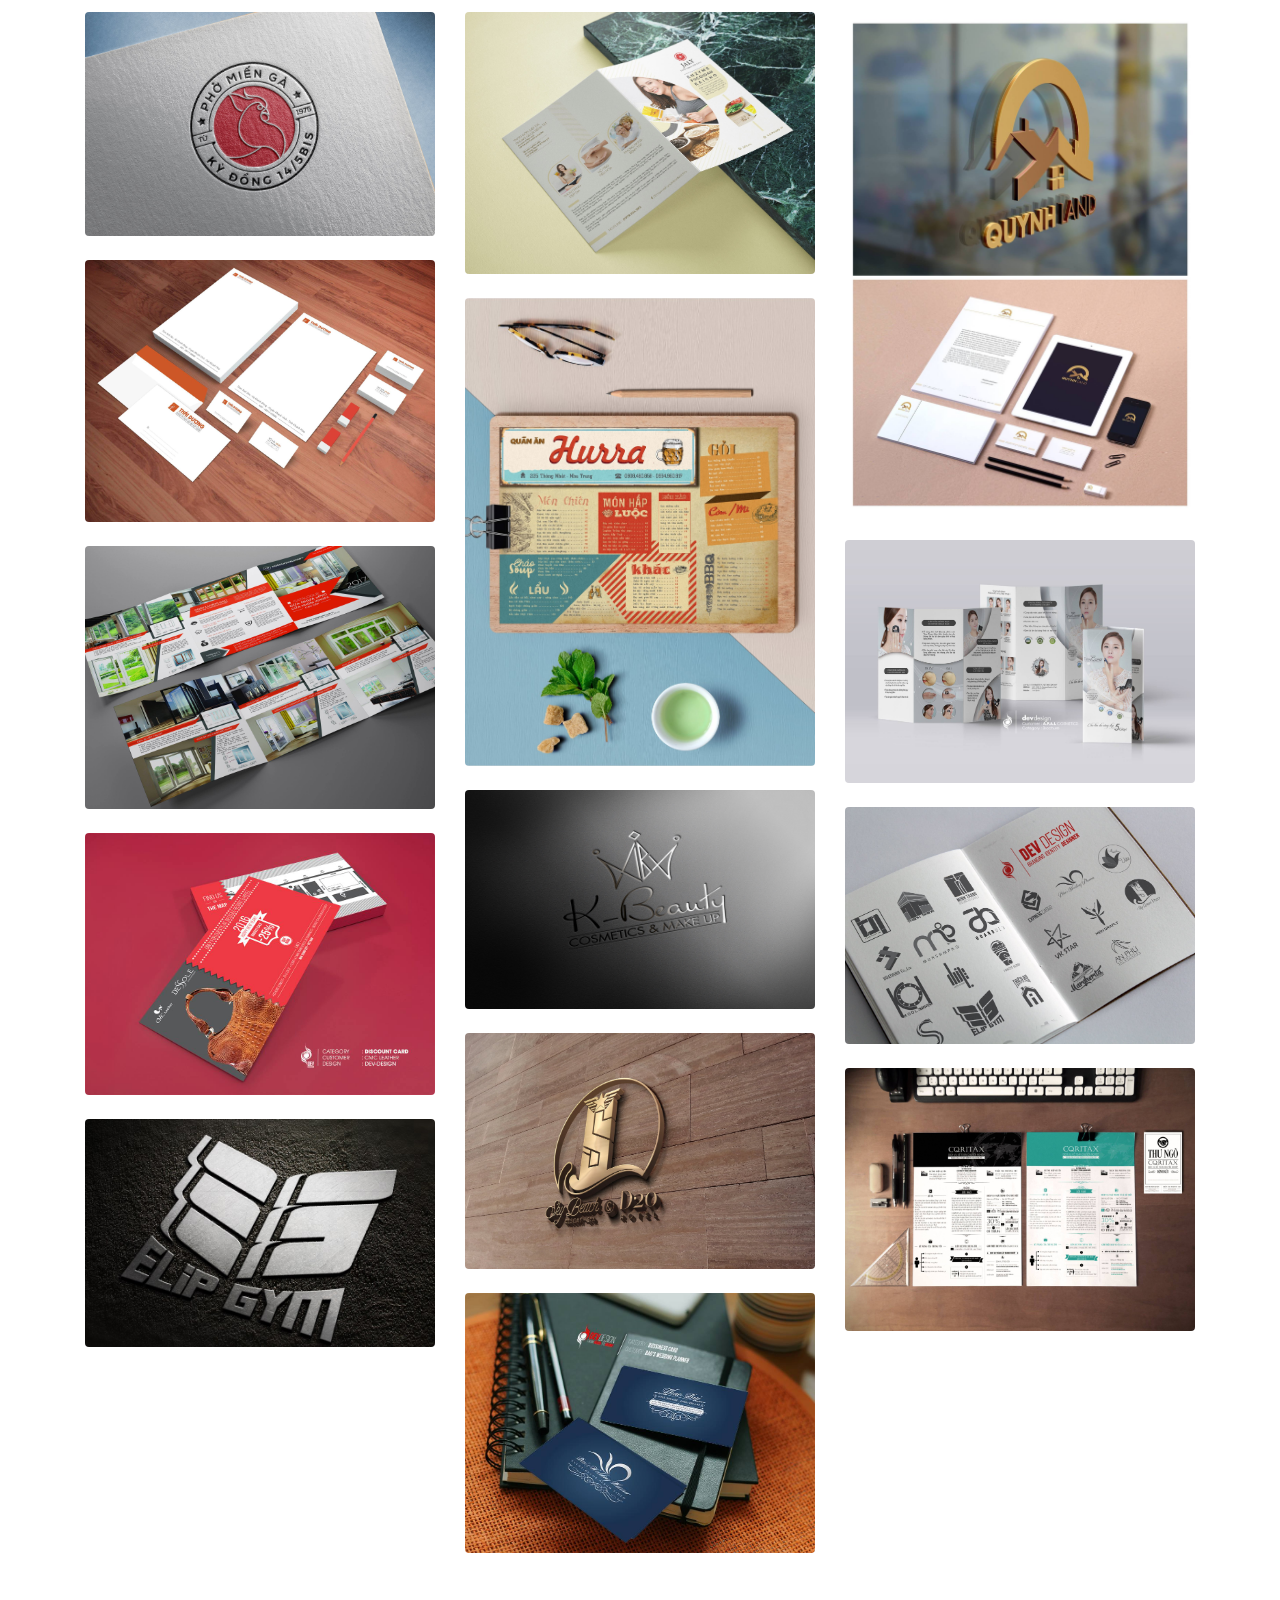
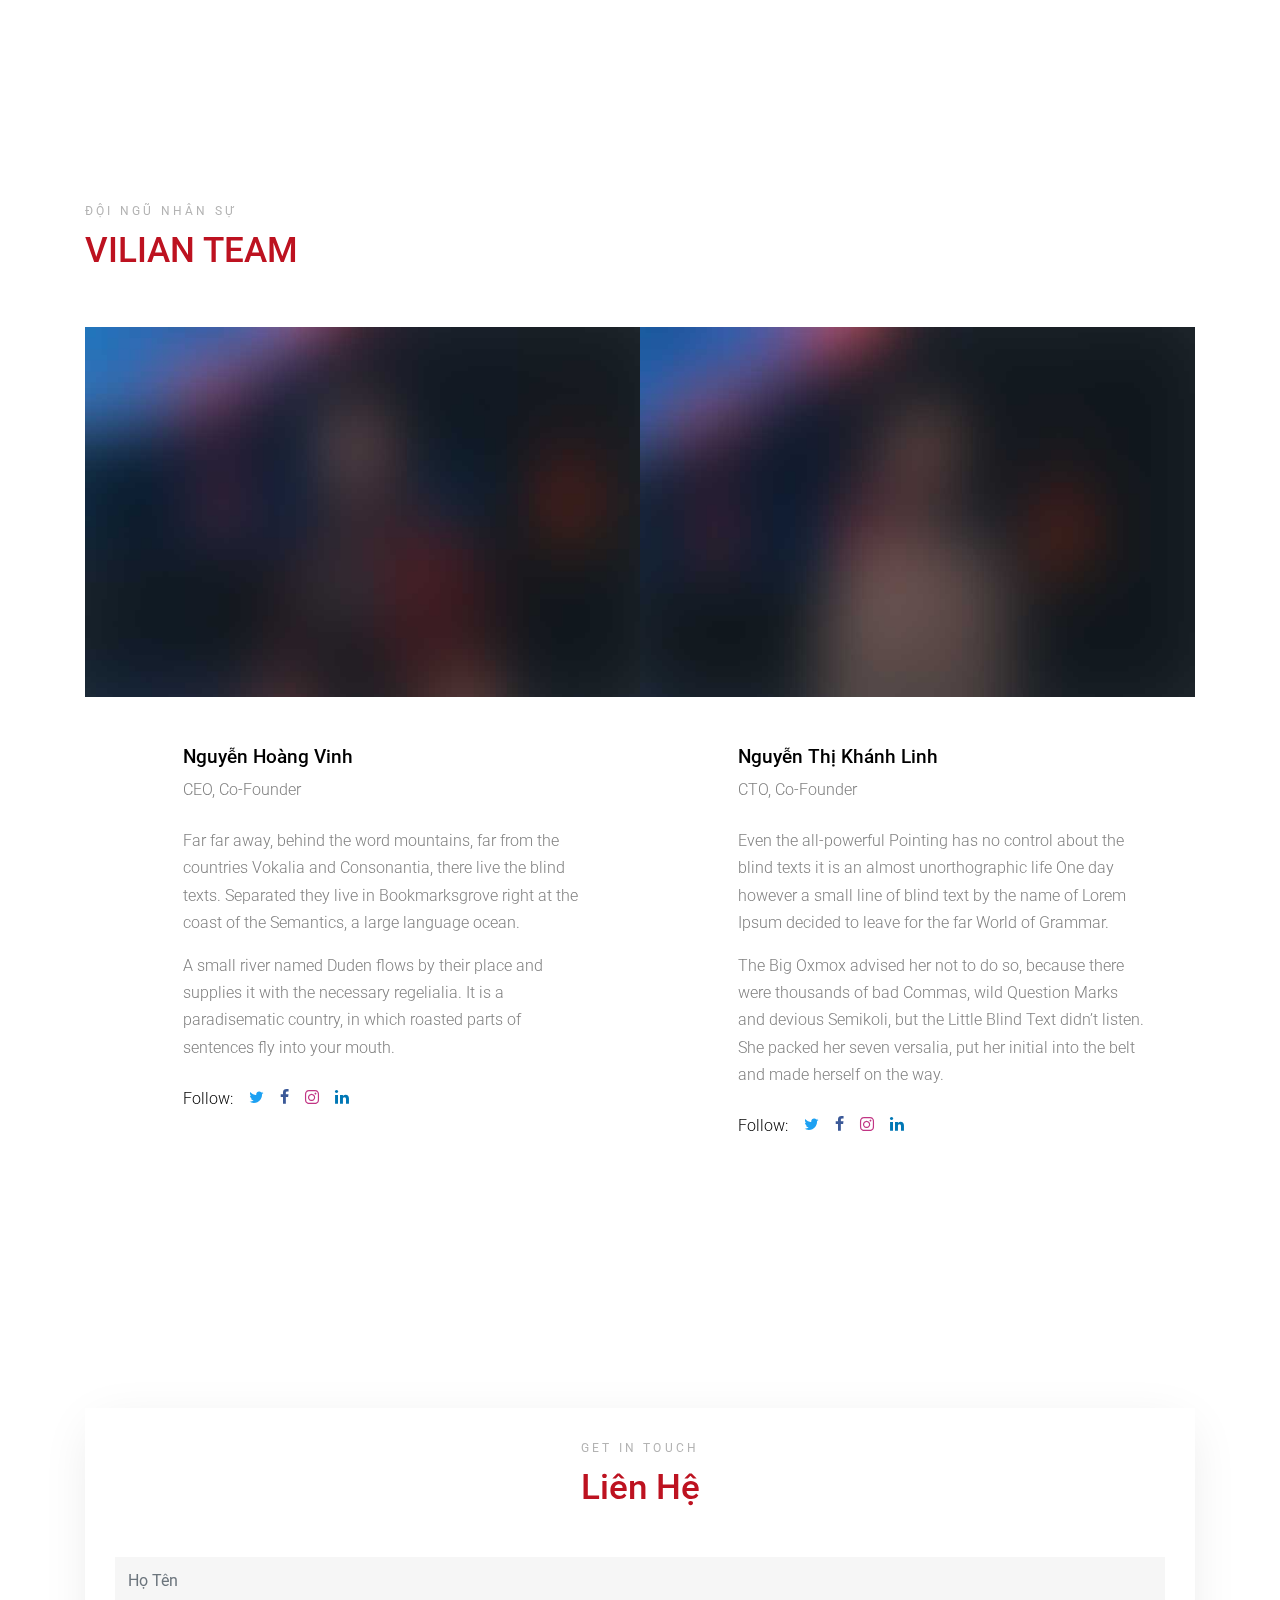
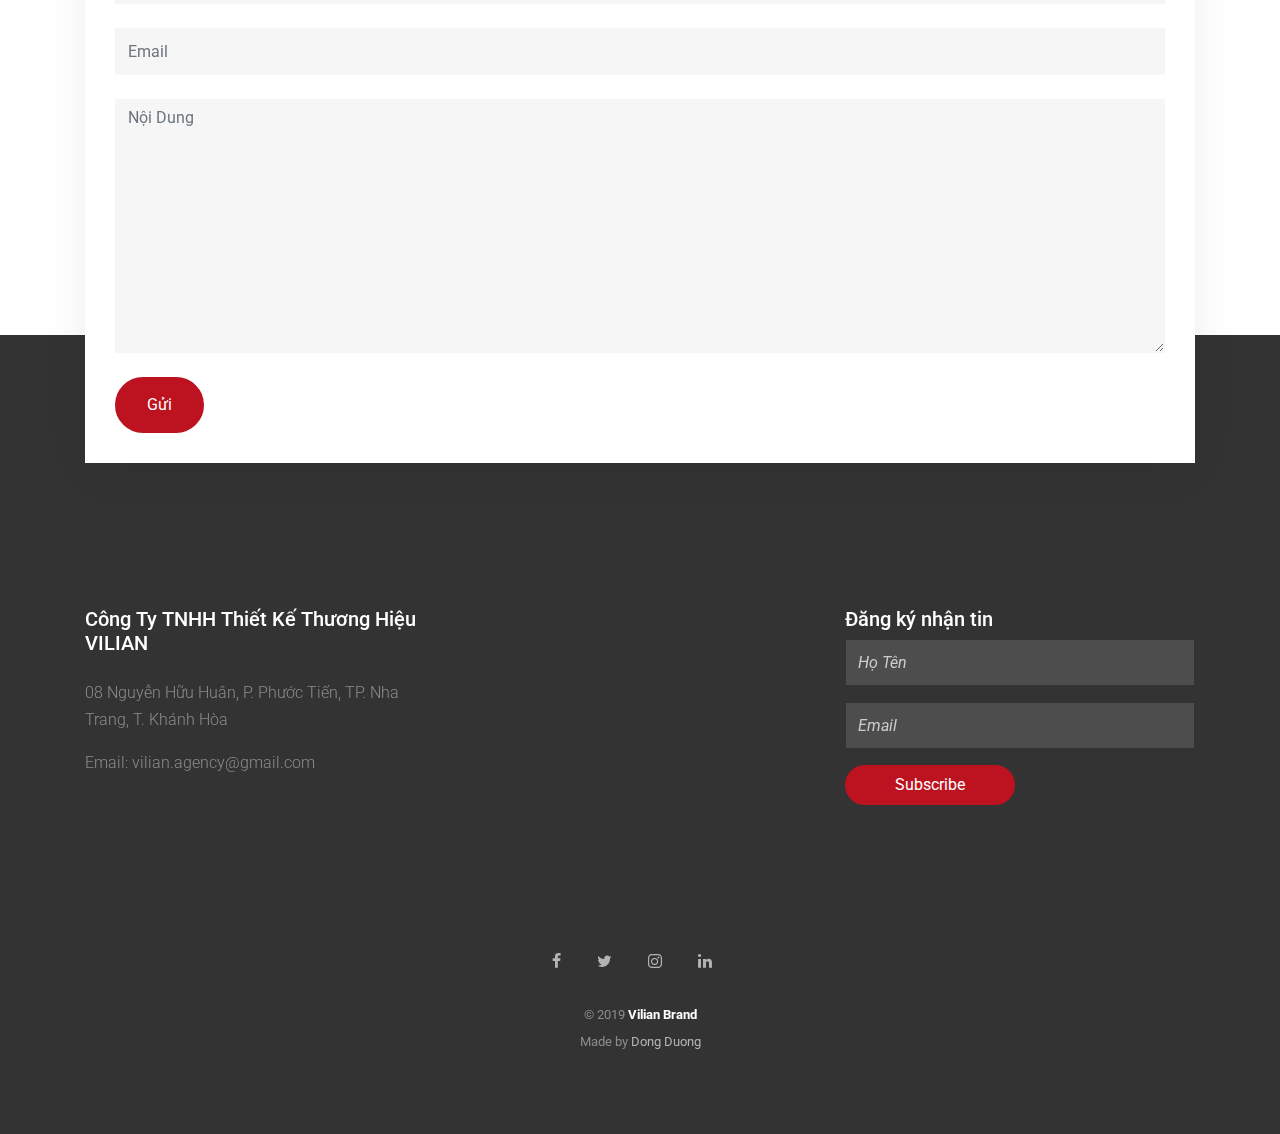
==== commit cf3493ec: "update" ====
--- a/public/index.html
+++ b/public/index.html
@@ -433,7 +433,9 @@
         <div class="owl-carousel nonloop-block-14 block-14" data-aos="fade">
           <div class="slide">
             <div class="ftco-feature-1">
-              <span class="icon flaticon-fit"></span>
+              <span class="icon">
+                <img src="images/flaticon/023-sheet.png" style="width: 70px; height: 70px; margin: 30px auto;" alt="Step 1">
+              </span>
               <div class="ftco-feature-1-text">
                 <h2>1.  Thu thập thông tin dự án thiết kế</h2>
                 <p>VILIAN sẽ bắt đầu dự án thiết kế bằng một bảng câu hỏi hoặc phỏng vấn với khách hàng để có được bản tóm tắt thiết kế.</p>
@@ -443,7 +445,9 @@
 
           <div class="slide">
             <div class="ftco-feature-1">
-              <span class="icon flaticon-turned-off"></span>
+              <span class="icon">
+                <img src="images/flaticon/002-creative.png" style="width: 70px; height: 70px; margin: 30px auto;" alt="Step 2">
+              </span>
               <div class="ftco-feature-1-text">
                 <h2>2.  Tiến hành nghiên cứu dựa trên thông tin</h2>
                 <p>Sau khi thu thập được thông tin cần thiết, VILIAN sẽ tiến hành nghiên cứu mọi vấn đề liên quan đến bản tóm tắt thiết kế.</p>
@@ -453,7 +457,9 @@
 
           <div class="slide">
             <div class="ftco-feature-1">
-              <span class="icon flaticon-measuring"></span>
+              <span class="icon">
+                <img src="images/flaticon/021-sketch.png" style="width: 70px; height: 70px; margin: 30px auto;" alt="Step 3">
+              </span>
               <div class="ftco-feature-1-text">
                 <h2>3.  Khái niệm hóa và phác thảo trên giấy</h2>
                 <p>Bắt đầu bằng cách phác thảo tất cả những ý tưởng và suy nghĩ sáng tạo của team thiết kế lên giấy, kiểm tra và tránh trùng lắp.</p>
@@ -463,7 +469,9 @@
 
           <div class="slide">
             <div class="ftco-feature-1">
-              <span class="icon flaticon-vegetables"></span>
+              <span class="icon">
+                <img src="images/flaticon/018-graphic design.png" style="width: 70px; height: 70px; margin: 30px auto;" alt="Step 4">
+              </span>
               <div class="ftco-feature-1-text">
                 <h2>4.  Triển khai các thiết kế logo trên máy</h2>
                 <p>Thực hiện phác thảo và hình thành ý tưởng, các designer của VILIAN sẵn sàng để triển khai những ý tưởng lên máy tính.</p>
@@ -473,7 +481,9 @@
 
           <div class="slide">
             <div class="ftco-feature-1">
-              <span class="icon flaticon-fruit-juice"></span>
+              <span class="icon">
+                <img src="images/flaticon/010-edit.png" style="width: 70px; height: 70px; margin: 30px auto;" alt="Step 5">
+              </span>
               <div class="ftco-feature-1-text">
                 <h2>5.  Trình bày thiết kế logo và đón nhận phản hồi</h2>
                 <p>VILIAN sẽ lưạ chọn trình bày 2 – 3 mẫu thiết kế logo tốt nhất cho khách hàng, đón nhận phản hồi từ khách hàng.</p>
@@ -483,7 +493,9 @@
           
           <div class="slide">
             <div class="ftco-feature-1">
-              <span class="icon flaticon-stationary-bike"></span>
+              <span class="icon">
+                <img src="images/flaticon/001-creative.png" style="width: 70px; height: 70px; margin: 30px auto;" alt="Step 6">
+              </span>
               <div class="ftco-feature-1-text">
                 <h2>6.  Hoàn thành và gửi mẫu thiết kế logo cuối cùng</h2>
                 <p>Khi khách hàng đã hoàn toàn hài lòng, VILIAN sẽ hoàn thiện các mẫu thiết kế và bàn giao file thiết kế cho khách hàng.</p>
--- a/public/fonts/flaticon/font/flaticon.css
+++ b/public/fonts/flaticon/font/flaticon.css
@@ -37,6 +37,7 @@
 .flaticon-interior-design:before { content: "\f103"; }
 .flaticon-sit-down:before { content: "\f104"; }
 .flaticon-turned-off:before { content: "\f105"; }
+.flaticon-chat:before { content: "\f106"; }
 .flaticon-fit:before {
   content: "\f100"; }
 
